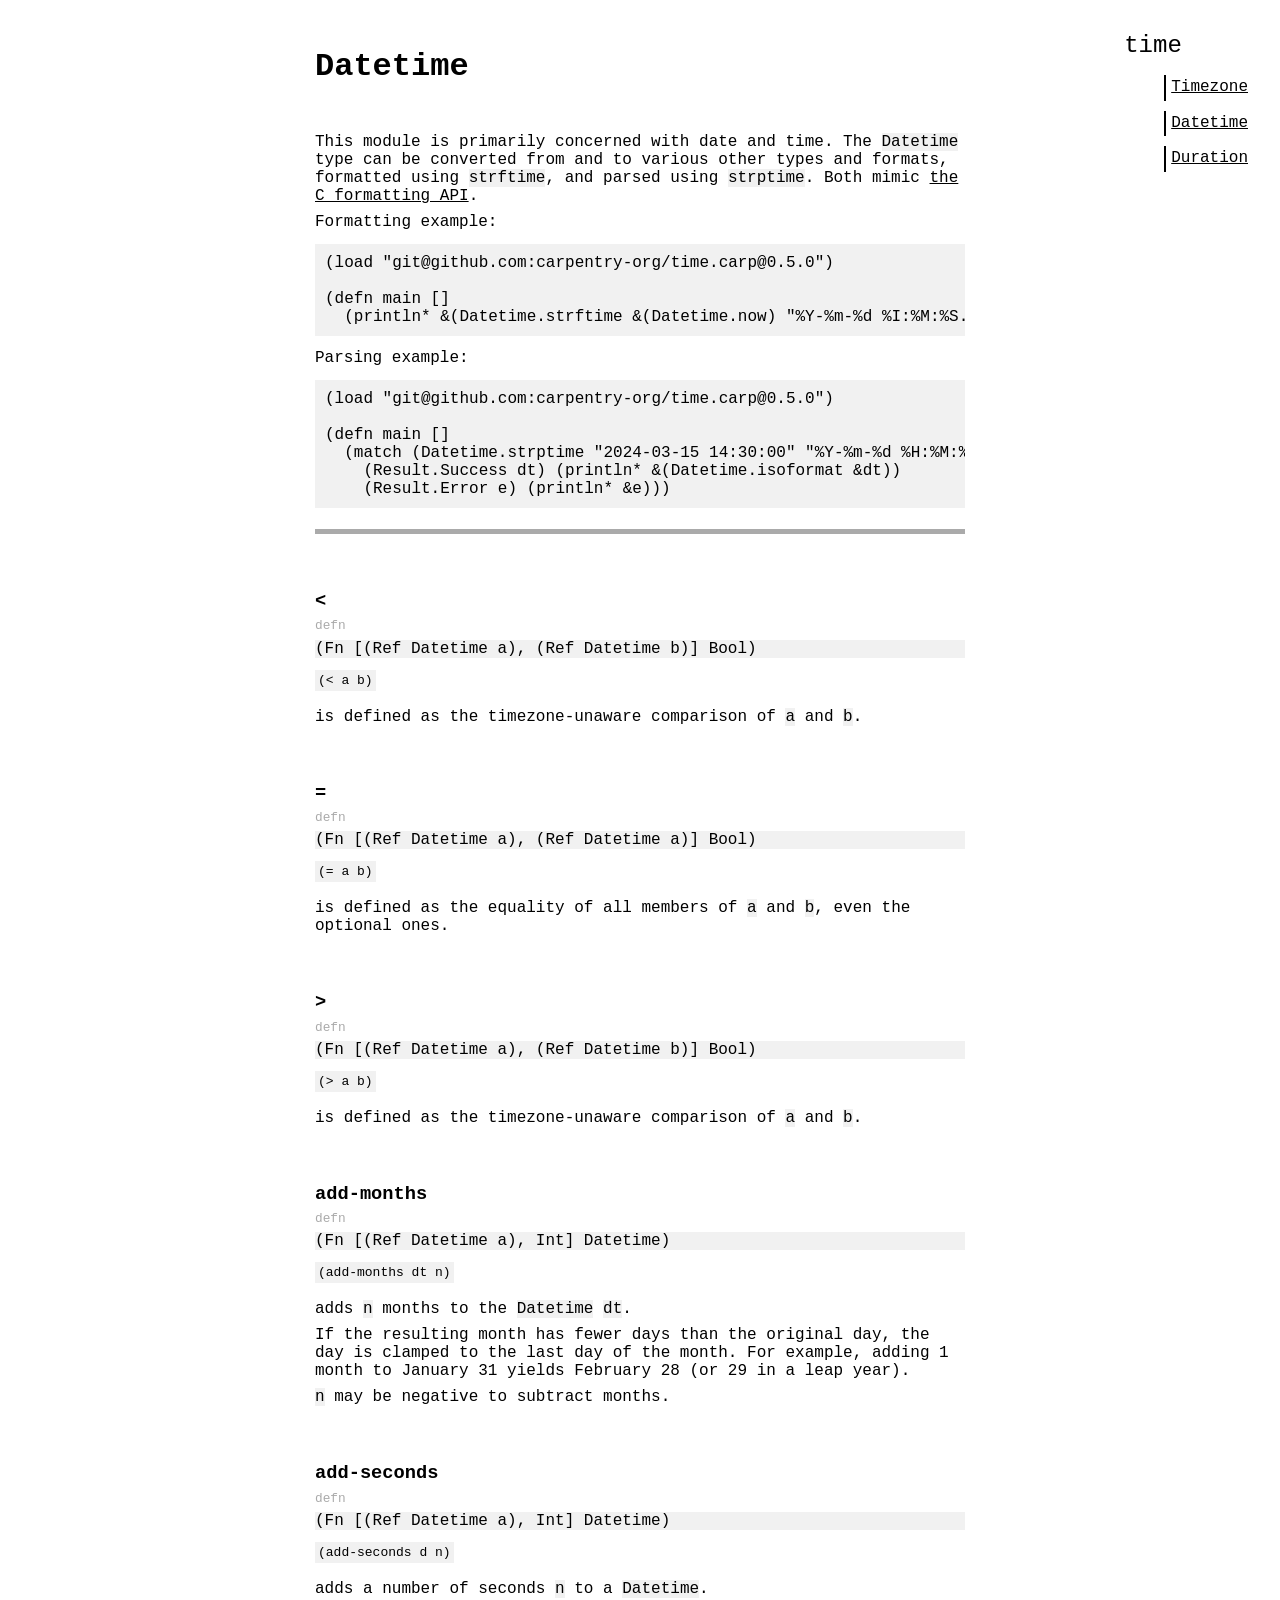
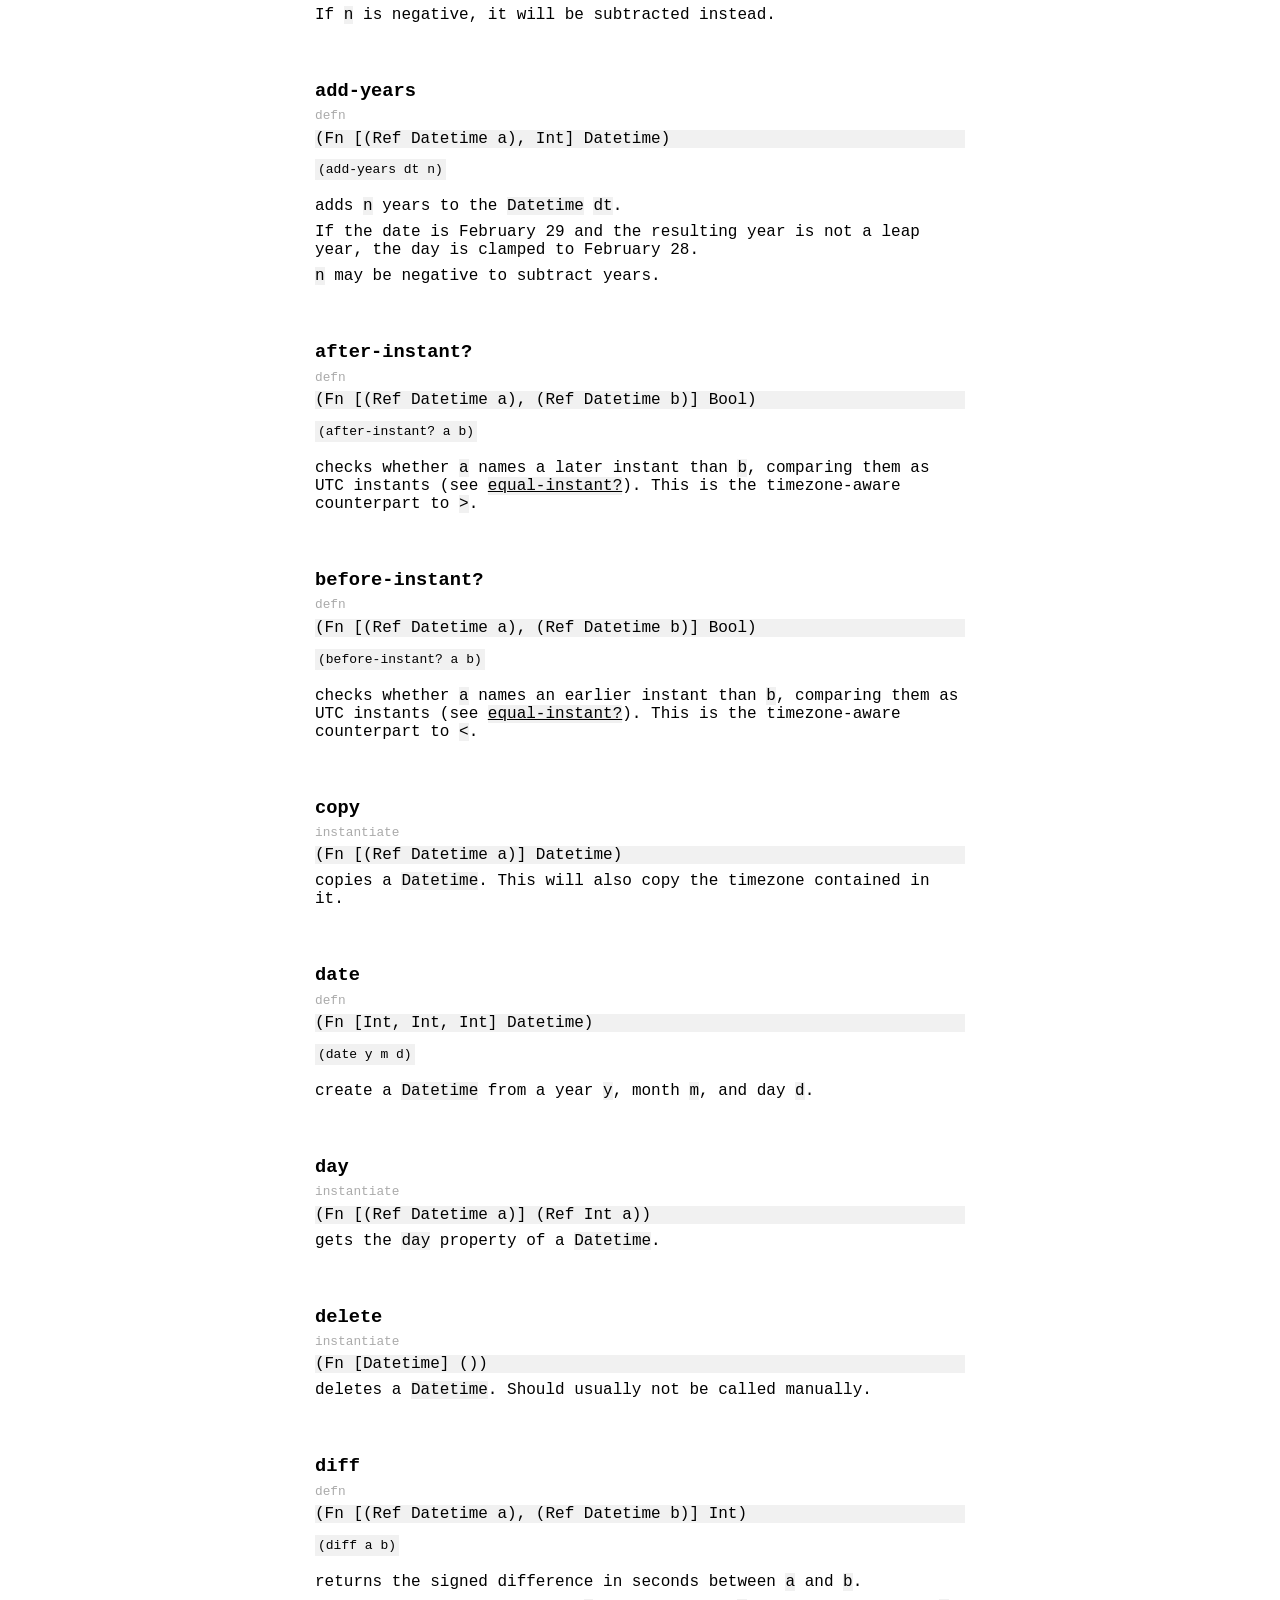
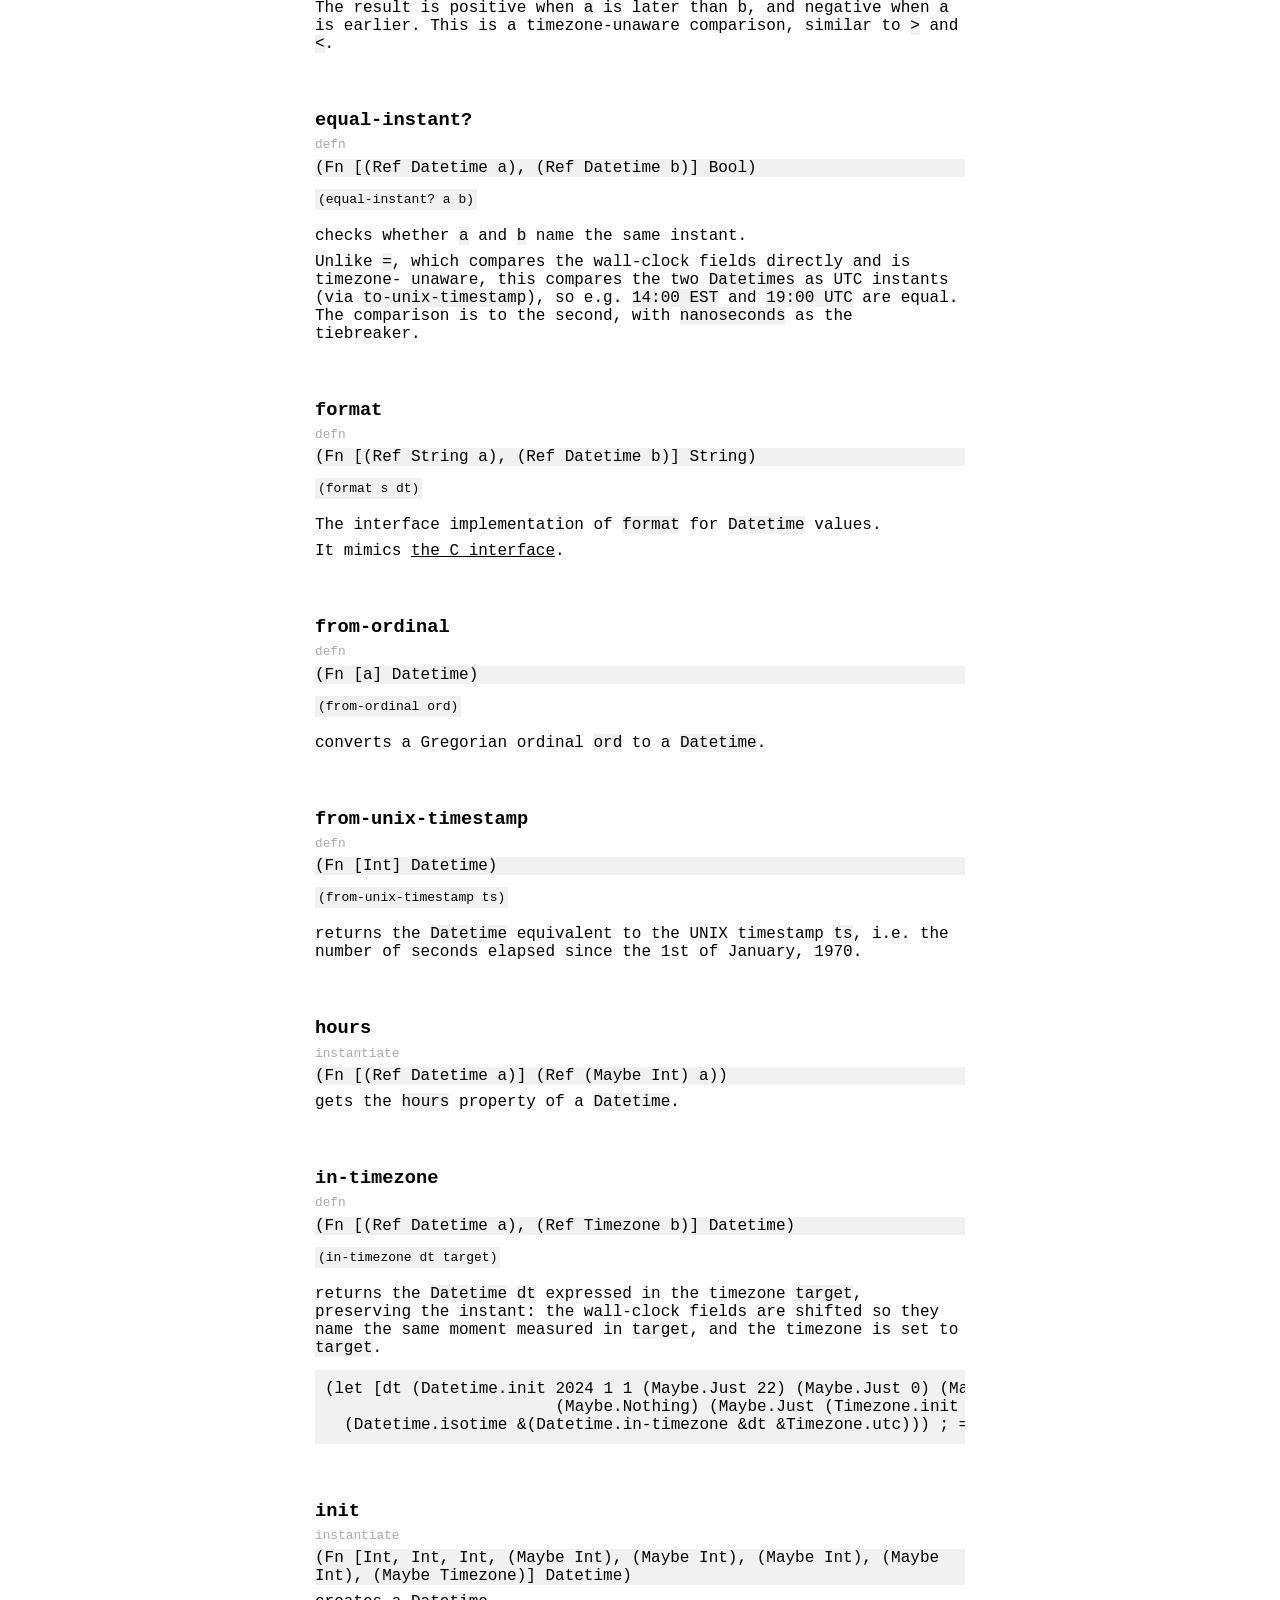
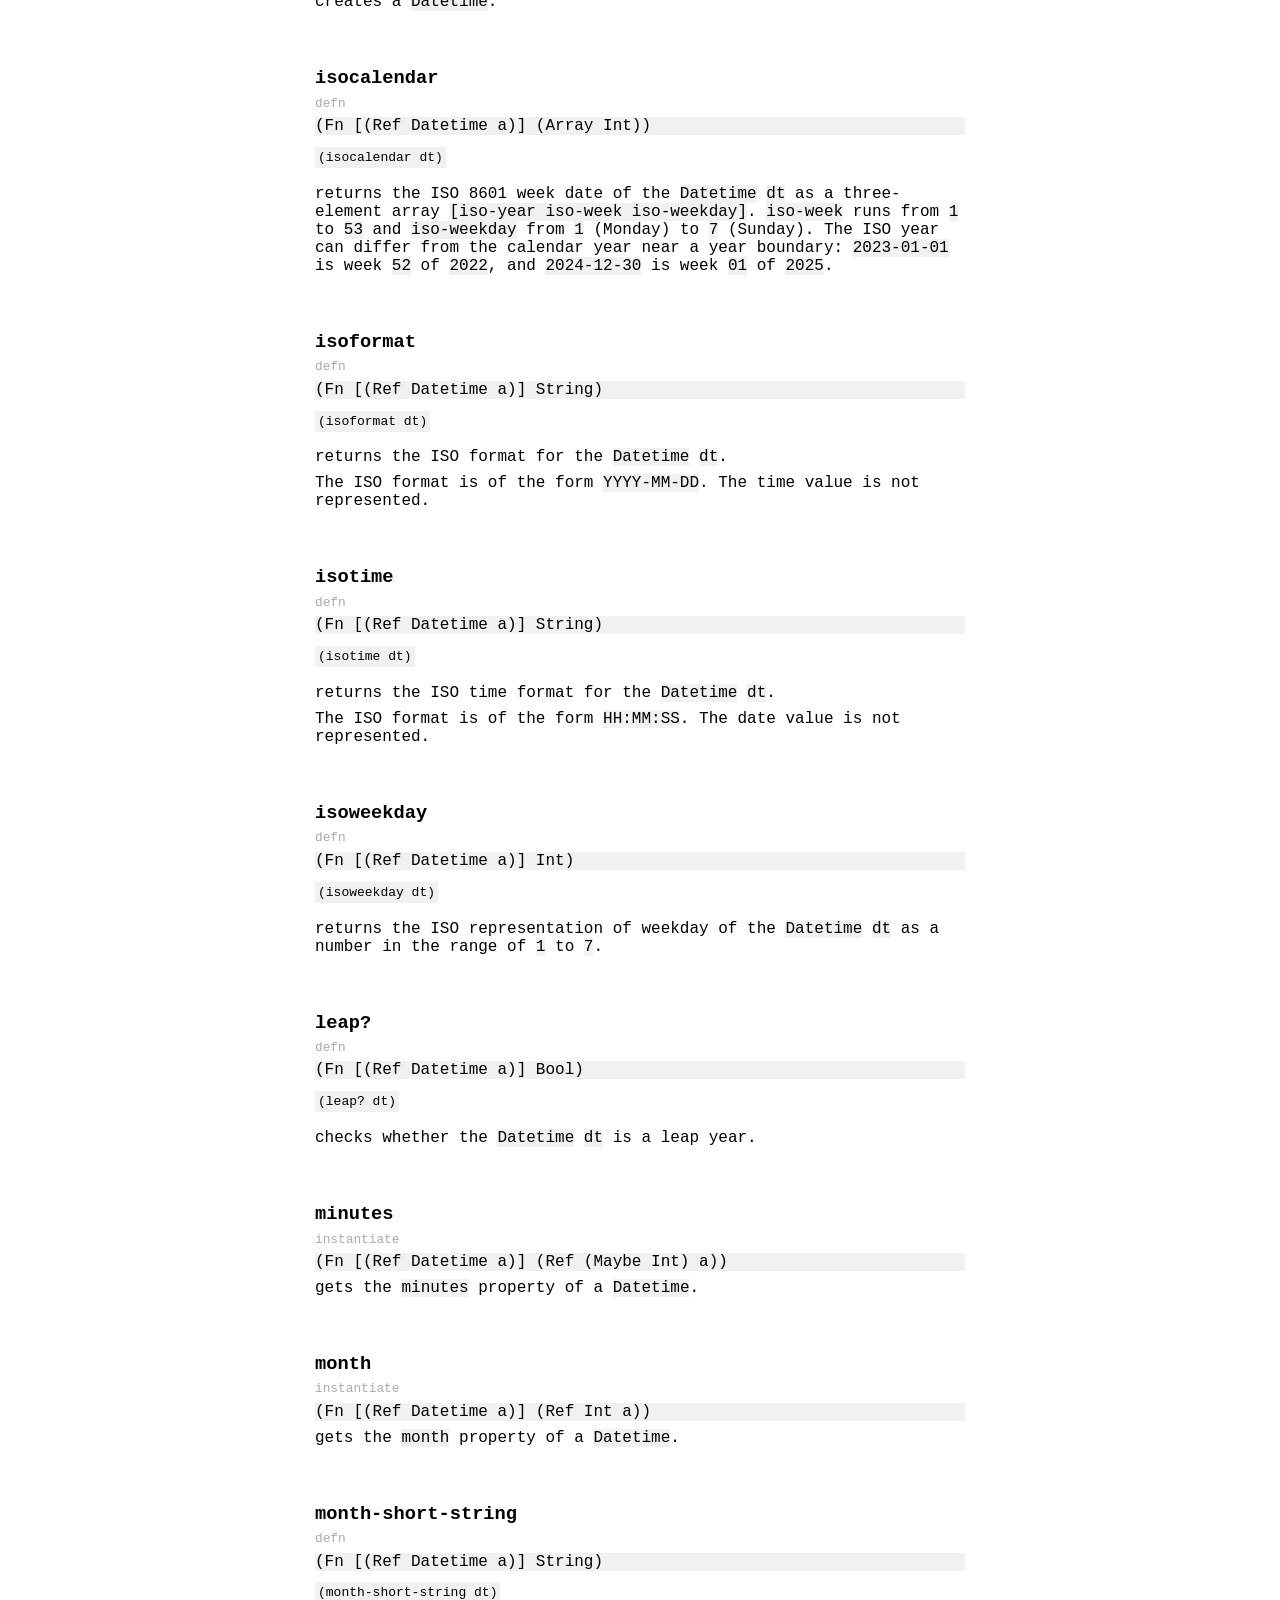
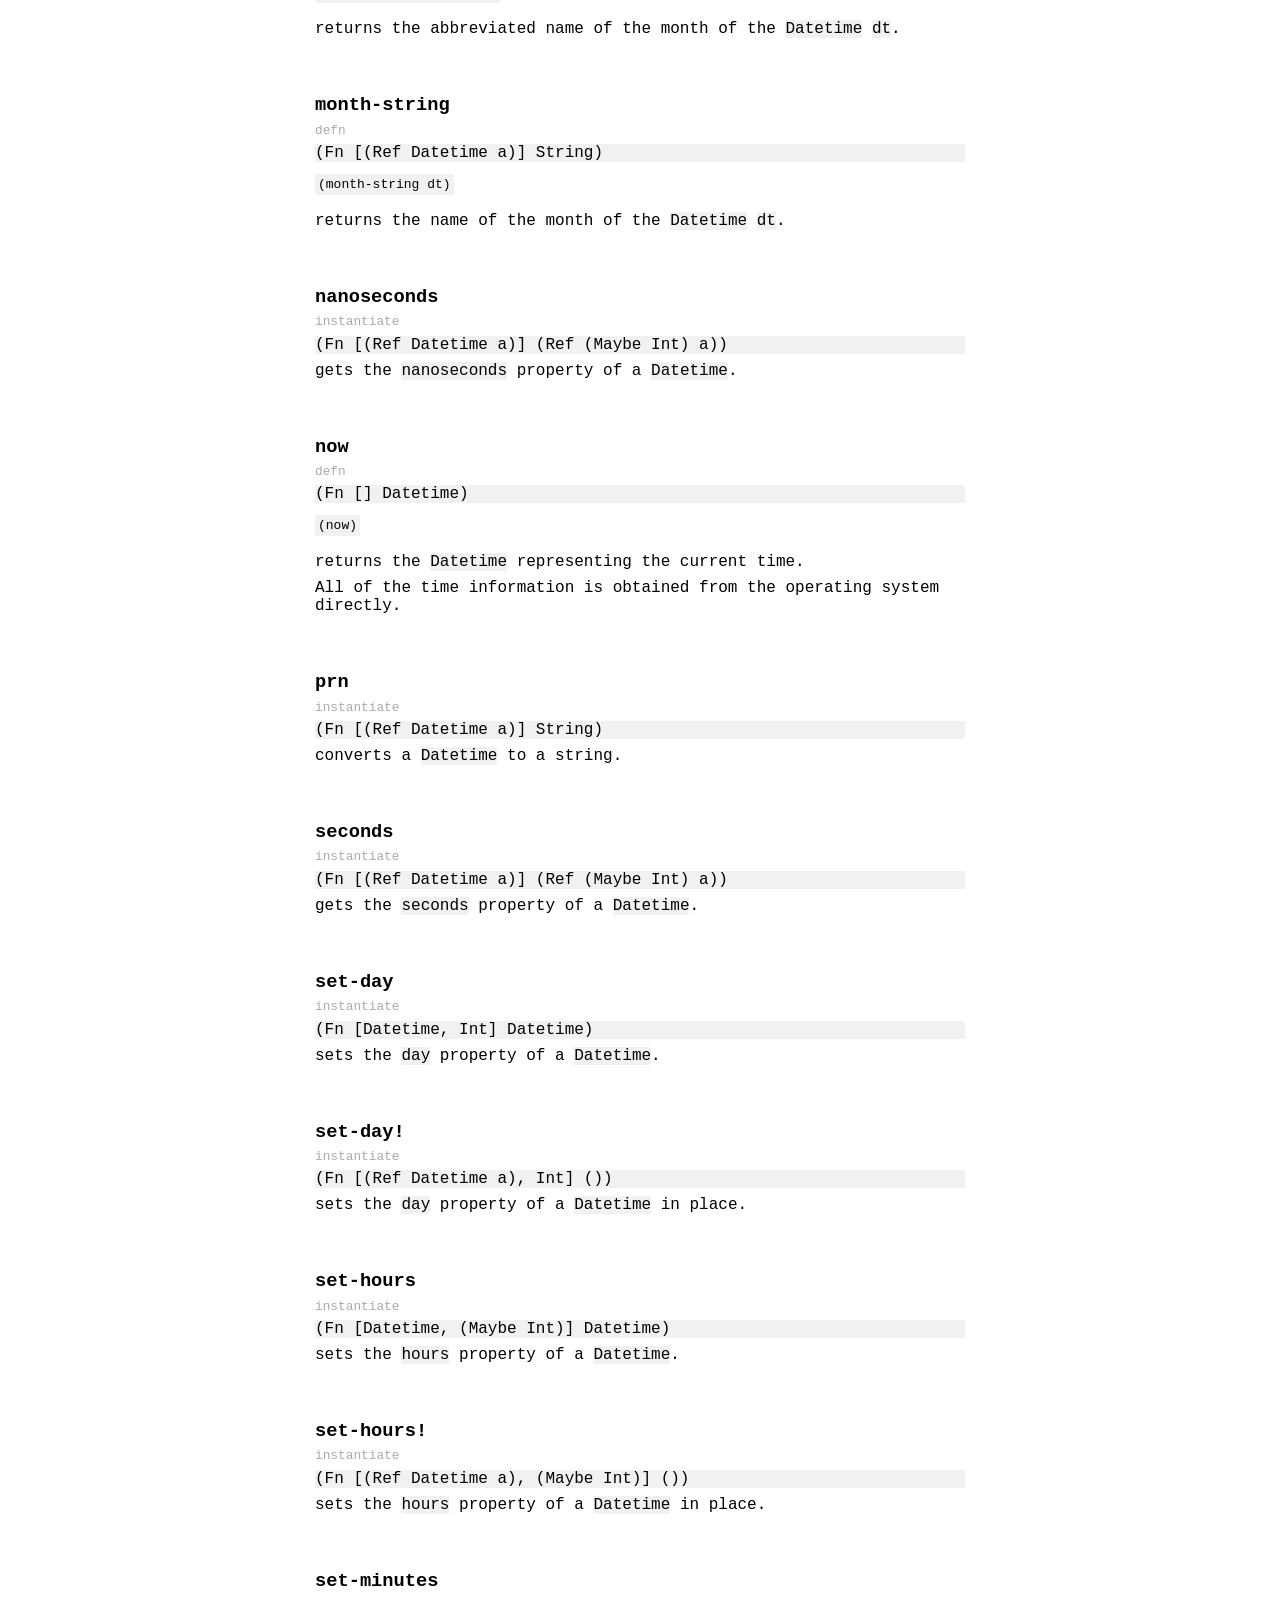
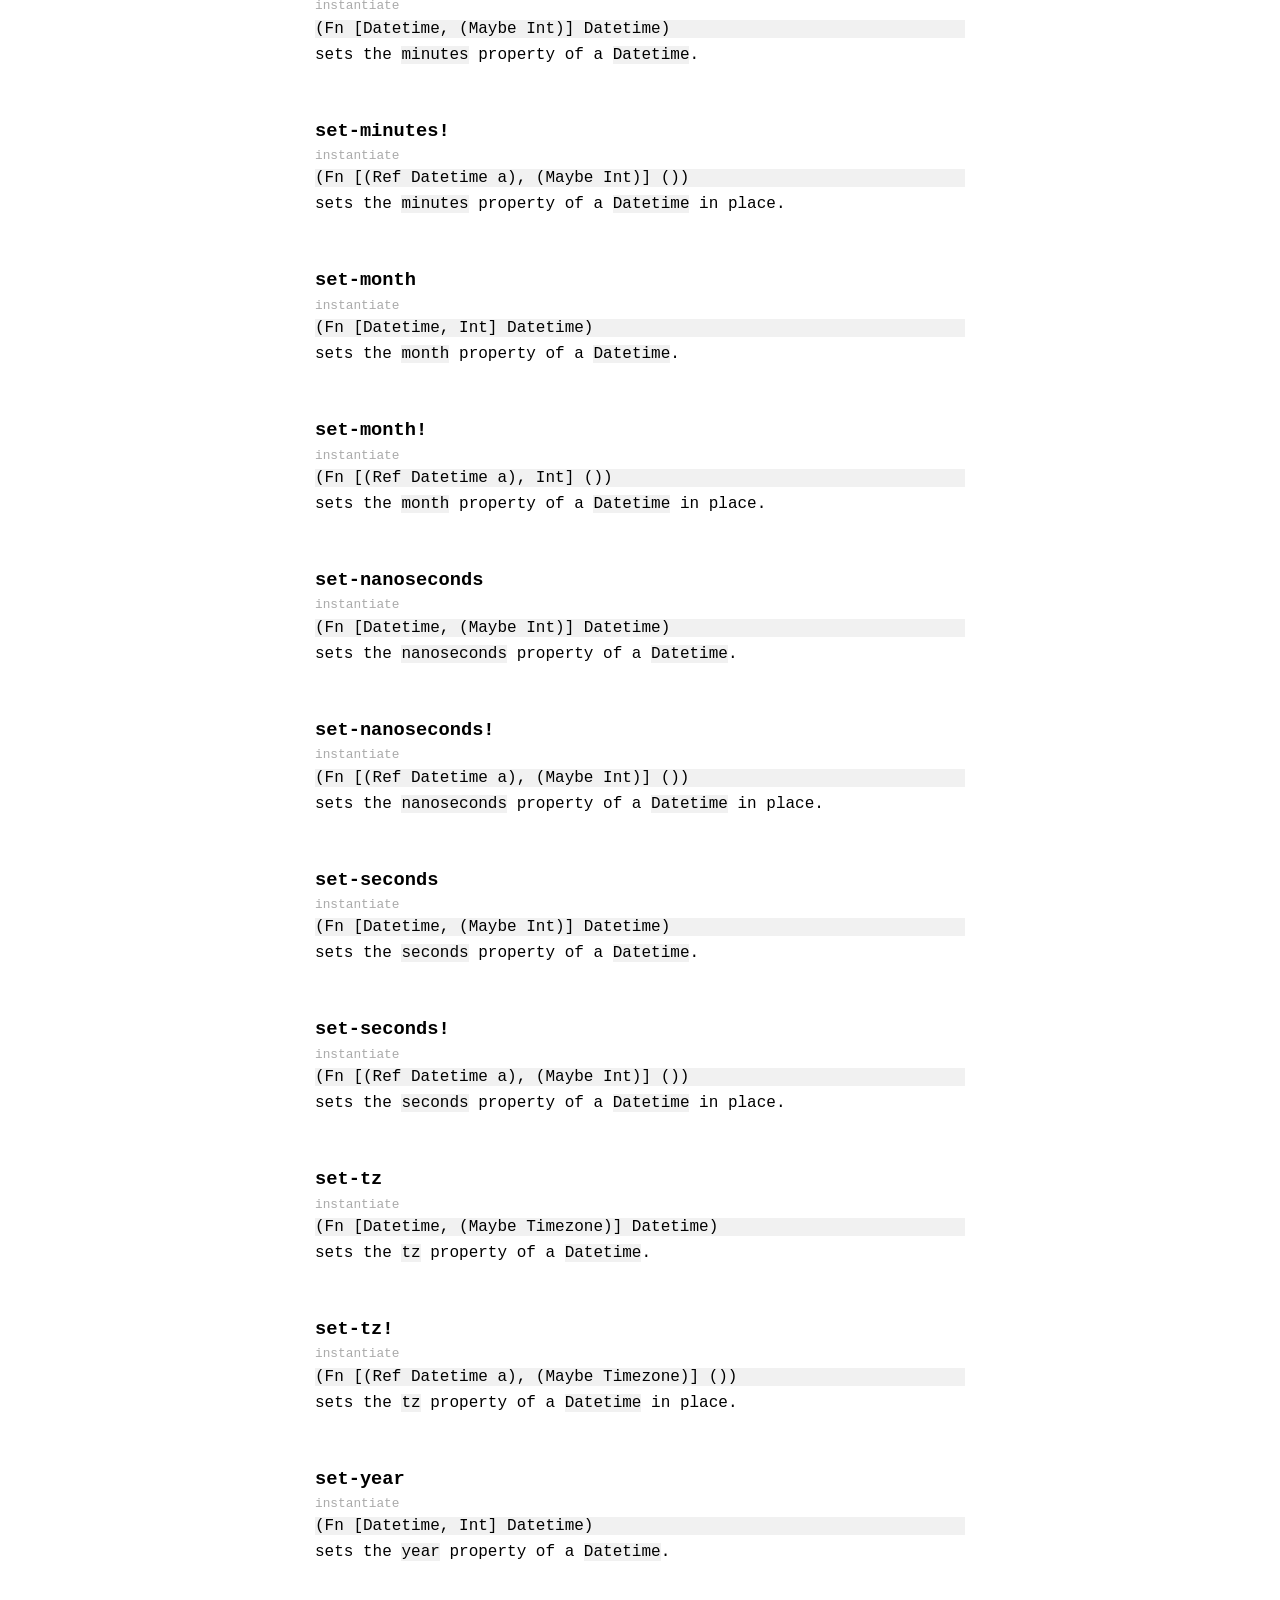
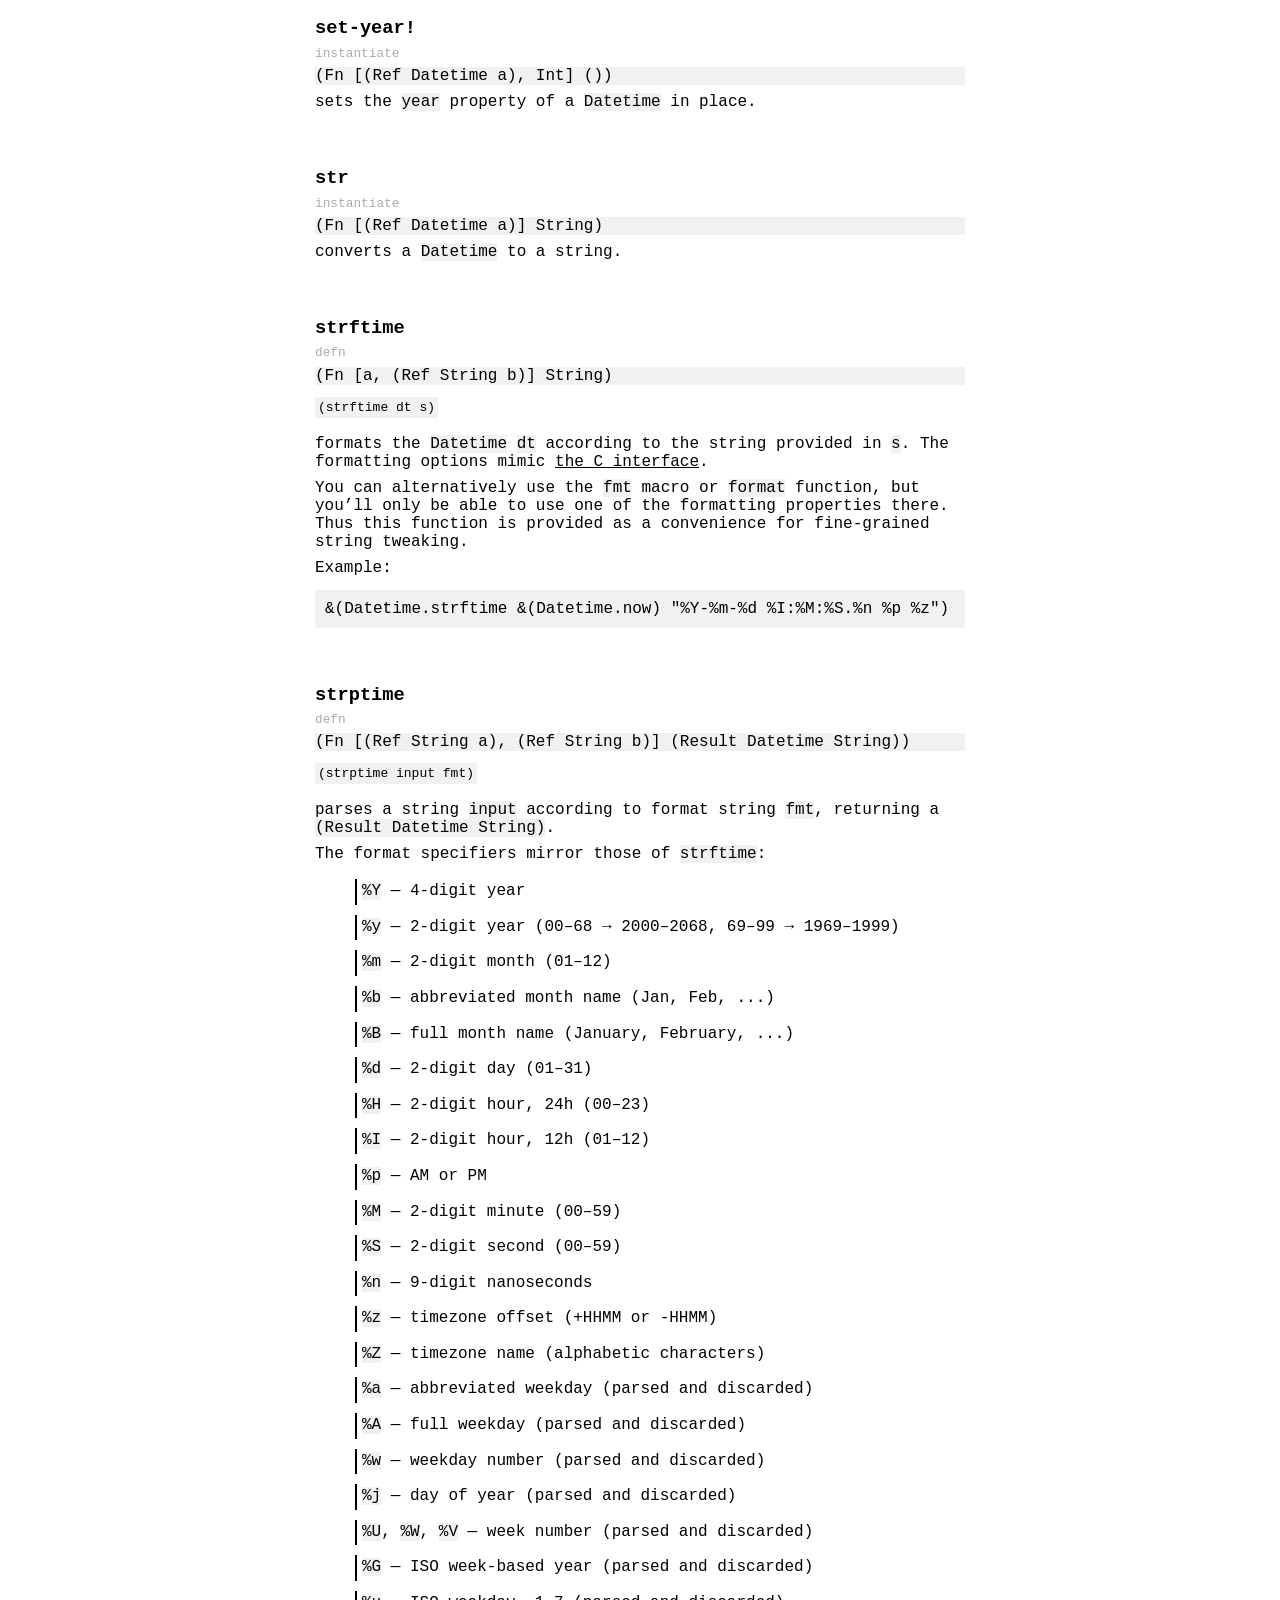
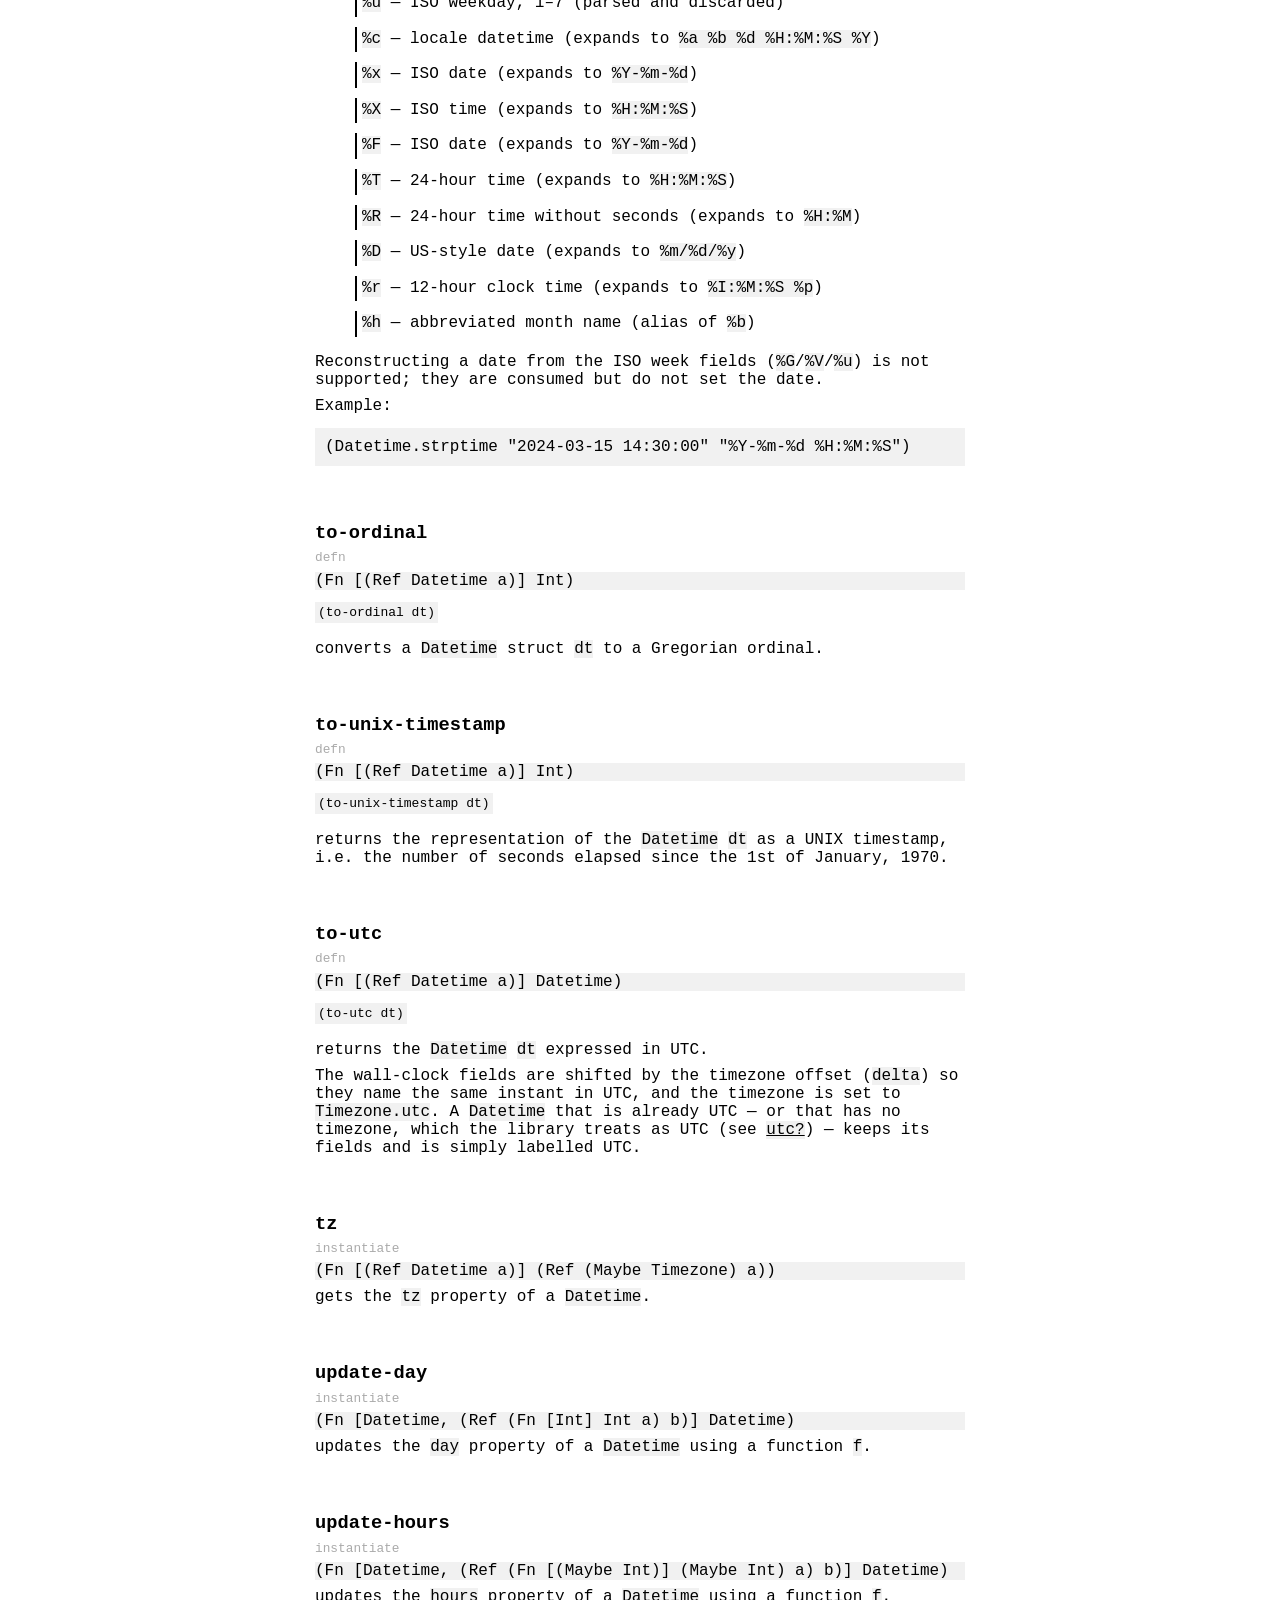
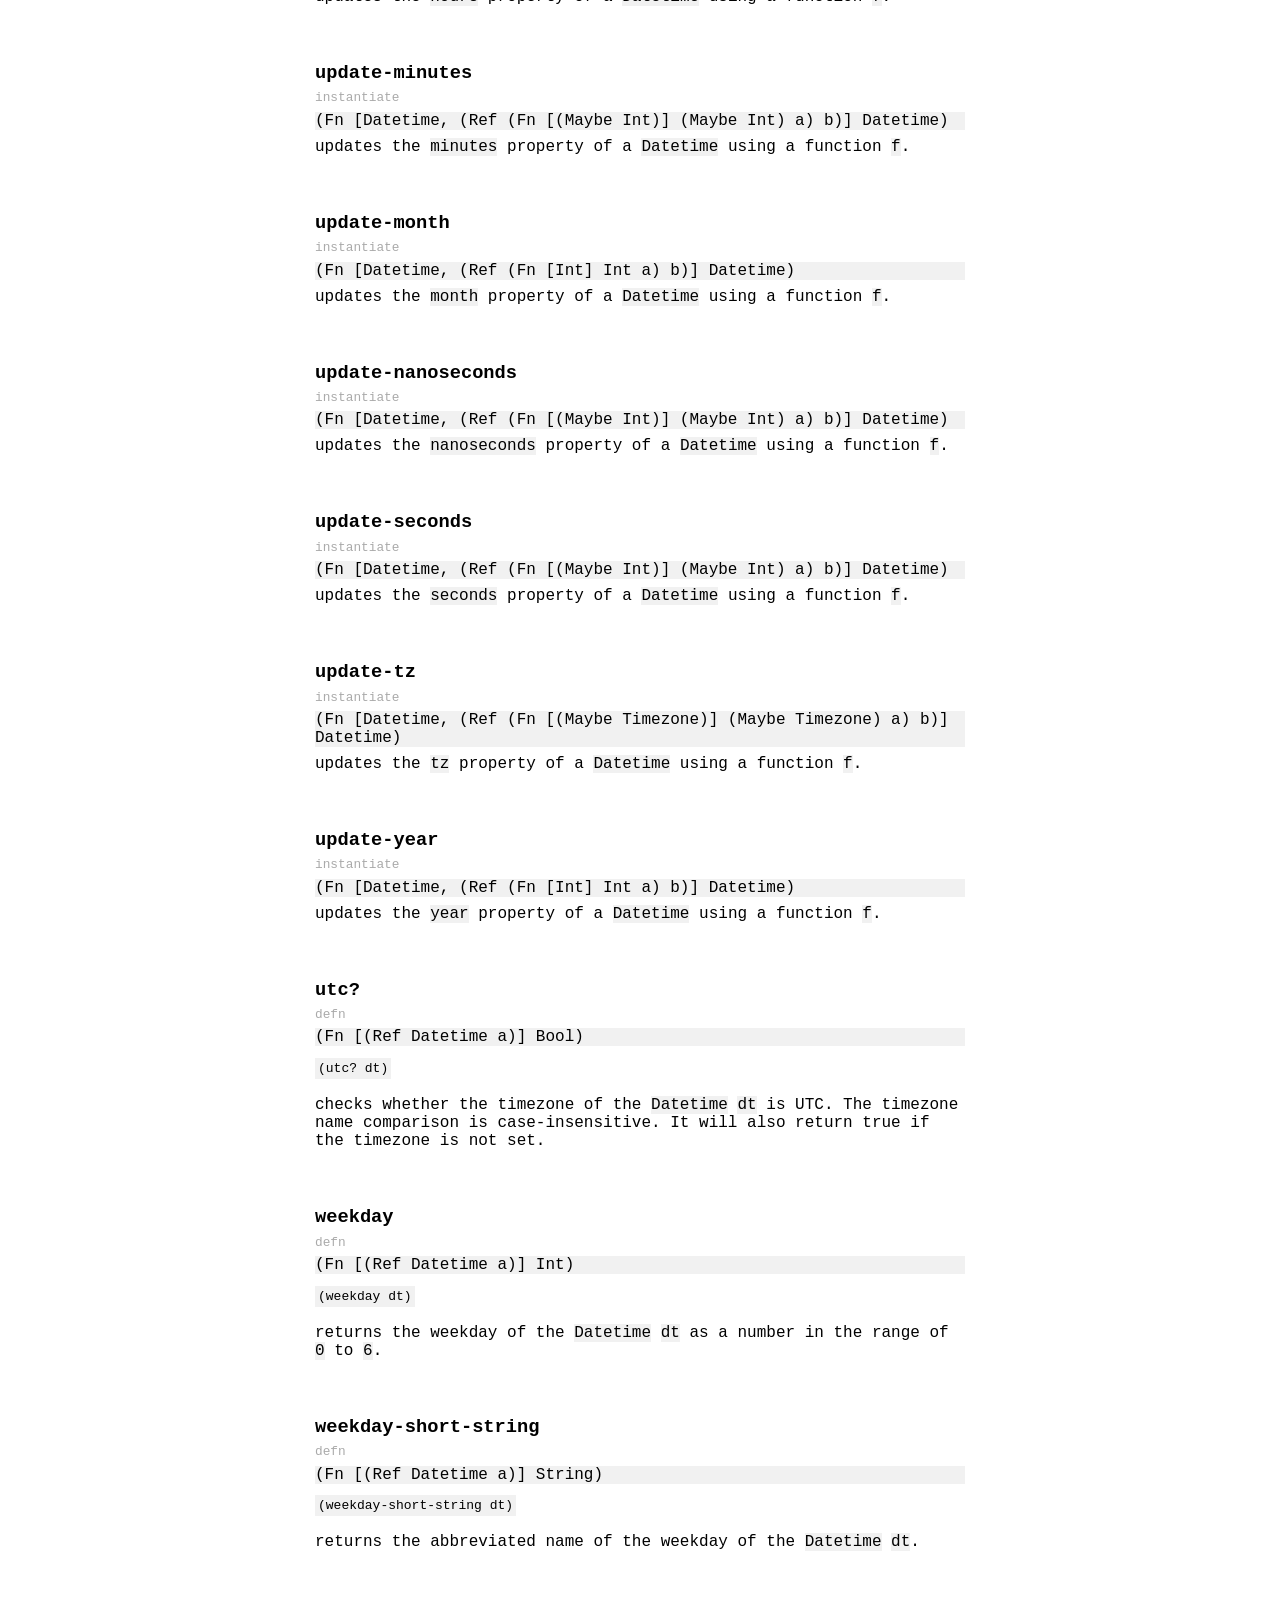
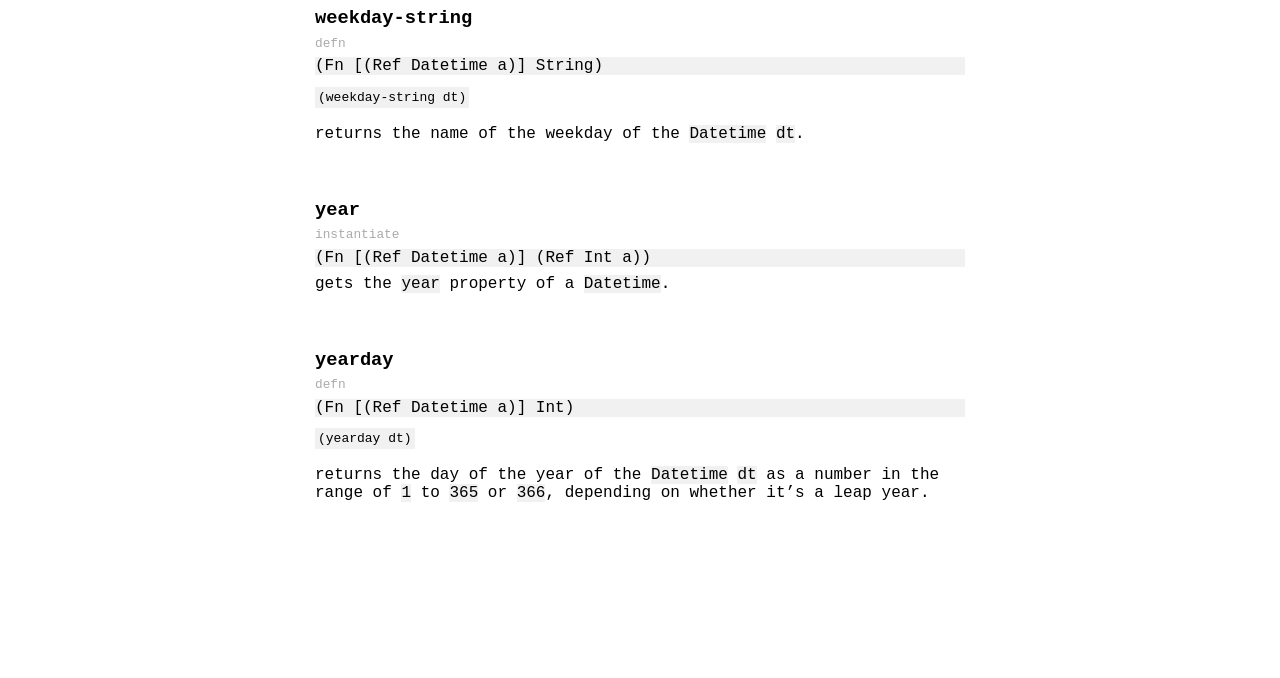
==== docs/Datetime.html @ 090e7681 "0.5.0: timezone conversion, instant-aware comparison, UNIX timestamp ordinal fixes" ====
<!DOCTYPE HTML>

<html>
    <head>
        <meta charset="UTF-8">
        <meta name="viewport" content="width=device-width, initial-scale=1.0, maximum-scale=1.0, user-scalable=0">
        <link rel="stylesheet" href="style.css">
    </head>
    <body>
        <div class="content">
            <div class="logo">
                <a href="https://github.com/carpentry-org/time">
                    <img src="">
                </a>
                <div class="title">
                    time
                </div>
                <div class="index">
                    <ul>
                        <li>
                            <a href="Timezone.html">
                                Timezone
                            </a>
                        </li>
                        <li>
                            <a href="Datetime.html">
                                Datetime
                            </a>
                        </li>
                        <li>
                            <a href="Duration.html">
                                Duration
                            </a>
                        </li>
                    </ul>
                </div>
            </div>
            <div class="module">
                <h1>
                    Datetime
                </h1>
                <div class="module-description">
                    <p>This module is primarily concerned with date and time. The
<code>Datetime</code> type can be converted from and to various other types and formats,
formatted using <code>strftime</code>, and parsed using <code>strptime</code>. Both mimic
<a href="http://www.cplusplus.com/reference/ctime/strftime/">the C formatting API</a>.</p>
<p>Formatting example:</p>
<pre><code>(load &quot;git@github.com:carpentry-org/time.carp@0.5.0&quot;)

(defn main []
  (println* &amp;(Datetime.strftime &amp;(Datetime.now) &quot;%Y-%m-%d %I:%M:%S.%n %p %z&quot;)))
</code></pre>
<p>Parsing example:</p>
<pre><code>(load &quot;git@github.com:carpentry-org/time.carp@0.5.0&quot;)

(defn main []
  (match (Datetime.strptime &quot;2024-03-15 14:30:00&quot; &quot;%Y-%m-%d %H:%M:%S&quot;)
    (Result.Success dt) (println* &amp;(Datetime.isoformat &amp;dt))
    (Result.Error e) (println* &amp;e)))
</code></pre>

                </div>
                <div class="binder">
                    <a class="anchor" href="#&lt;">
                        <h3 id="&lt;">
                            &lt;
                        </h3>
                    </a>
                    <div class="description">
                        defn
                    </div>
                    <p class="sig">
                        (Fn [(Ref Datetime a), (Ref Datetime b)] Bool)
                    </p>
                    <pre class="args">
                        (&lt; a b)
                    </pre>
                    <p class="doc">
                        <p>is defined as the timezone-unaware comparison of <code>a</code> and <code>b</code>.</p>

                    </p>
                </div>
                <div class="binder">
                    <a class="anchor" href="#=">
                        <h3 id="=">
                            =
                        </h3>
                    </a>
                    <div class="description">
                        defn
                    </div>
                    <p class="sig">
                        (Fn [(Ref Datetime a), (Ref Datetime a)] Bool)
                    </p>
                    <pre class="args">
                        (= a b)
                    </pre>
                    <p class="doc">
                        <p>is defined as the equality of all members of <code>a</code> and <code>b</code>, even the
optional ones.</p>

                    </p>
                </div>
                <div class="binder">
                    <a class="anchor" href="#&gt;">
                        <h3 id="&gt;">
                            &gt;
                        </h3>
                    </a>
                    <div class="description">
                        defn
                    </div>
                    <p class="sig">
                        (Fn [(Ref Datetime a), (Ref Datetime b)] Bool)
                    </p>
                    <pre class="args">
                        (&gt; a b)
                    </pre>
                    <p class="doc">
                        <p>is defined as the timezone-unaware comparison of <code>a</code> and <code>b</code>.</p>

                    </p>
                </div>
                <div class="binder">
                    <a class="anchor" href="#add-months">
                        <h3 id="add-months">
                            add-months
                        </h3>
                    </a>
                    <div class="description">
                        defn
                    </div>
                    <p class="sig">
                        (Fn [(Ref Datetime a), Int] Datetime)
                    </p>
                    <pre class="args">
                        (add-months dt n)
                    </pre>
                    <p class="doc">
                        <p>adds <code>n</code> months to the <code>Datetime</code> <code>dt</code>.</p>
<p>If the resulting month has fewer days than the original day, the day is clamped
to the last day of the month. For example, adding 1 month to January 31 yields
February 28 (or 29 in a leap year).</p>
<p><code>n</code> may be negative to subtract months.</p>

                    </p>
                </div>
                <div class="binder">
                    <a class="anchor" href="#add-seconds">
                        <h3 id="add-seconds">
                            add-seconds
                        </h3>
                    </a>
                    <div class="description">
                        defn
                    </div>
                    <p class="sig">
                        (Fn [(Ref Datetime a), Int] Datetime)
                    </p>
                    <pre class="args">
                        (add-seconds d n)
                    </pre>
                    <p class="doc">
                        <p>adds a number of seconds <code>n</code> to a <code>Datetime</code>.</p>
<p>If <code>n</code> is negative, it will be subtracted instead.</p>

                    </p>
                </div>
                <div class="binder">
                    <a class="anchor" href="#add-years">
                        <h3 id="add-years">
                            add-years
                        </h3>
                    </a>
                    <div class="description">
                        defn
                    </div>
                    <p class="sig">
                        (Fn [(Ref Datetime a), Int] Datetime)
                    </p>
                    <pre class="args">
                        (add-years dt n)
                    </pre>
                    <p class="doc">
                        <p>adds <code>n</code> years to the <code>Datetime</code> <code>dt</code>.</p>
<p>If the date is February 29 and the resulting year is not a leap year, the day is
clamped to February 28.</p>
<p><code>n</code> may be negative to subtract years.</p>

                    </p>
                </div>
                <div class="binder">
                    <a class="anchor" href="#after-instant?">
                        <h3 id="after-instant?">
                            after-instant?
                        </h3>
                    </a>
                    <div class="description">
                        defn
                    </div>
                    <p class="sig">
                        (Fn [(Ref Datetime a), (Ref Datetime b)] Bool)
                    </p>
                    <pre class="args">
                        (after-instant? a b)
                    </pre>
                    <p class="doc">
                        <p>checks whether <code>a</code> names a later instant than <code>b</code>,
comparing them as UTC instants (see <a href="#equal-instant?"><code>equal-instant?</code></a>). This is
the timezone-aware counterpart to <code>&gt;</code>.</p>

                    </p>
                </div>
                <div class="binder">
                    <a class="anchor" href="#before-instant?">
                        <h3 id="before-instant?">
                            before-instant?
                        </h3>
                    </a>
                    <div class="description">
                        defn
                    </div>
                    <p class="sig">
                        (Fn [(Ref Datetime a), (Ref Datetime b)] Bool)
                    </p>
                    <pre class="args">
                        (before-instant? a b)
                    </pre>
                    <p class="doc">
                        <p>checks whether <code>a</code> names an earlier instant than <code>b</code>,
comparing them as UTC instants (see <a href="#equal-instant?"><code>equal-instant?</code></a>). This is
the timezone-aware counterpart to <code>&lt;</code>.</p>

                    </p>
                </div>
                <div class="binder">
                    <a class="anchor" href="#copy">
                        <h3 id="copy">
                            copy
                        </h3>
                    </a>
                    <div class="description">
                        instantiate
                    </div>
                    <p class="sig">
                        (Fn [(Ref Datetime a)] Datetime)
                    </p>
                    <span>
                        
                    </span>
                    <p class="doc">
                        <p>copies a <code>Datetime</code>. This will also copy the timezone contained in
it.</p>

                    </p>
                </div>
                <div class="binder">
                    <a class="anchor" href="#date">
                        <h3 id="date">
                            date
                        </h3>
                    </a>
                    <div class="description">
                        defn
                    </div>
                    <p class="sig">
                        (Fn [Int, Int, Int] Datetime)
                    </p>
                    <pre class="args">
                        (date y m d)
                    </pre>
                    <p class="doc">
                        <p>create a <code>Datetime</code> from a year <code>y</code>, month <code>m</code>, and day <code>d</code>.</p>

                    </p>
                </div>
                <div class="binder">
                    <a class="anchor" href="#day">
                        <h3 id="day">
                            day
                        </h3>
                    </a>
                    <div class="description">
                        instantiate
                    </div>
                    <p class="sig">
                        (Fn [(Ref Datetime a)] (Ref Int a))
                    </p>
                    <span>
                        
                    </span>
                    <p class="doc">
                        <p>gets the <code>day</code> property of a <code>Datetime</code>.</p>

                    </p>
                </div>
                <div class="binder">
                    <a class="anchor" href="#delete">
                        <h3 id="delete">
                            delete
                        </h3>
                    </a>
                    <div class="description">
                        instantiate
                    </div>
                    <p class="sig">
                        (Fn [Datetime] ())
                    </p>
                    <span>
                        
                    </span>
                    <p class="doc">
                        <p>deletes a <code>Datetime</code>. Should usually not be called manually.</p>

                    </p>
                </div>
                <div class="binder">
                    <a class="anchor" href="#diff">
                        <h3 id="diff">
                            diff
                        </h3>
                    </a>
                    <div class="description">
                        defn
                    </div>
                    <p class="sig">
                        (Fn [(Ref Datetime a), (Ref Datetime b)] Int)
                    </p>
                    <pre class="args">
                        (diff a b)
                    </pre>
                    <p class="doc">
                        <p>returns the signed difference in seconds between <code>a</code> and <code>b</code>.</p>
<p>The result is positive when <code>a</code> is later than <code>b</code>, and negative when <code>a</code> is
earlier. This is a timezone-unaware comparison, similar to <code>&gt;</code> and <code>&lt;</code>.</p>

                    </p>
                </div>
                <div class="binder">
                    <a class="anchor" href="#equal-instant?">
                        <h3 id="equal-instant?">
                            equal-instant?
                        </h3>
                    </a>
                    <div class="description">
                        defn
                    </div>
                    <p class="sig">
                        (Fn [(Ref Datetime a), (Ref Datetime b)] Bool)
                    </p>
                    <pre class="args">
                        (equal-instant? a b)
                    </pre>
                    <p class="doc">
                        <p>checks whether <code>a</code> and <code>b</code> name the same instant.</p>
<p>Unlike <code>=</code>, which compares the wall-clock fields directly and is timezone-
unaware, this compares the two <code>Datetime</code>s as UTC instants (via
<code>to-unix-timestamp</code>), so e.g. <code>14:00 EST</code> and <code>19:00 UTC</code> are equal. The
comparison is to the second, with <code>nanoseconds</code> as the tiebreaker.</p>

                    </p>
                </div>
                <div class="binder">
                    <a class="anchor" href="#format">
                        <h3 id="format">
                            format
                        </h3>
                    </a>
                    <div class="description">
                        defn
                    </div>
                    <p class="sig">
                        (Fn [(Ref String a), (Ref Datetime b)] String)
                    </p>
                    <pre class="args">
                        (format s dt)
                    </pre>
                    <p class="doc">
                        <p>The interface implementation of <code>format</code> for <code>Datetime</code> values.</p>
<p>It mimics <a href="http://www.cplusplus.com/reference/ctime/strftime/">the C interface</a>.</p>

                    </p>
                </div>
                <div class="binder">
                    <a class="anchor" href="#from-ordinal">
                        <h3 id="from-ordinal">
                            from-ordinal
                        </h3>
                    </a>
                    <div class="description">
                        defn
                    </div>
                    <p class="sig">
                        (Fn [a] Datetime)
                    </p>
                    <pre class="args">
                        (from-ordinal ord)
                    </pre>
                    <p class="doc">
                        <p>converts a Gregorian ordinal <code>ord</code> to a <code>Datetime</code>.</p>

                    </p>
                </div>
                <div class="binder">
                    <a class="anchor" href="#from-unix-timestamp">
                        <h3 id="from-unix-timestamp">
                            from-unix-timestamp
                        </h3>
                    </a>
                    <div class="description">
                        defn
                    </div>
                    <p class="sig">
                        (Fn [Int] Datetime)
                    </p>
                    <pre class="args">
                        (from-unix-timestamp ts)
                    </pre>
                    <p class="doc">
                        <p>returns the <code>Datetime</code> equivalent to the UNIX
timestamp <code>ts</code>, i.e. the number of seconds elapsed since the 1st of January,
1970.</p>

                    </p>
                </div>
                <div class="binder">
                    <a class="anchor" href="#hours">
                        <h3 id="hours">
                            hours
                        </h3>
                    </a>
                    <div class="description">
                        instantiate
                    </div>
                    <p class="sig">
                        (Fn [(Ref Datetime a)] (Ref (Maybe Int) a))
                    </p>
                    <span>
                        
                    </span>
                    <p class="doc">
                        <p>gets the <code>hours</code> property of a <code>Datetime</code>.</p>

                    </p>
                </div>
                <div class="binder">
                    <a class="anchor" href="#in-timezone">
                        <h3 id="in-timezone">
                            in-timezone
                        </h3>
                    </a>
                    <div class="description">
                        defn
                    </div>
                    <p class="sig">
                        (Fn [(Ref Datetime a), (Ref Timezone b)] Datetime)
                    </p>
                    <pre class="args">
                        (in-timezone dt target)
                    </pre>
                    <p class="doc">
                        <p>returns the <code>Datetime</code> <code>dt</code> expressed in the timezone
<code>target</code>, preserving the instant: the wall-clock fields are shifted so they name
the same moment measured in <code>target</code>, and the timezone is set to <code>target</code>.</p>
<pre><code>(let [dt (Datetime.init 2024 1 1 (Maybe.Just 22) (Maybe.Just 0) (Maybe.Just 0)
                        (Maybe.Nothing) (Maybe.Just (Timezone.init @&quot;EST&quot; -18000l false)))]
  (Datetime.isotime &amp;(Datetime.in-timezone &amp;dt &amp;Timezone.utc))) ; =&gt; &quot;03:00:00&quot;
</code></pre>

                    </p>
                </div>
                <div class="binder">
                    <a class="anchor" href="#init">
                        <h3 id="init">
                            init
                        </h3>
                    </a>
                    <div class="description">
                        instantiate
                    </div>
                    <p class="sig">
                        (Fn [Int, Int, Int, (Maybe Int), (Maybe Int), (Maybe Int), (Maybe Int), (Maybe Timezone)] Datetime)
                    </p>
                    <span>
                        
                    </span>
                    <p class="doc">
                        <p>creates a <code>Datetime</code>.</p>

                    </p>
                </div>
                <div class="binder">
                    <a class="anchor" href="#isocalendar">
                        <h3 id="isocalendar">
                            isocalendar
                        </h3>
                    </a>
                    <div class="description">
                        defn
                    </div>
                    <p class="sig">
                        (Fn [(Ref Datetime a)] (Array Int))
                    </p>
                    <pre class="args">
                        (isocalendar dt)
                    </pre>
                    <p class="doc">
                        <p>returns the ISO 8601 week date of the <code>Datetime</code> <code>dt</code> as a
three-element array <code>[iso-year iso-week iso-weekday]</code>. <code>iso-week</code> runs from <code>1</code> to
<code>53</code> and <code>iso-weekday</code> from <code>1</code> (Monday) to <code>7</code> (Sunday). The ISO year can differ
from the calendar year near a year boundary: <code>2023-01-01</code> is week <code>52</code> of <code>2022</code>,
and <code>2024-12-30</code> is week <code>01</code> of <code>2025</code>.</p>

                    </p>
                </div>
                <div class="binder">
                    <a class="anchor" href="#isoformat">
                        <h3 id="isoformat">
                            isoformat
                        </h3>
                    </a>
                    <div class="description">
                        defn
                    </div>
                    <p class="sig">
                        (Fn [(Ref Datetime a)] String)
                    </p>
                    <pre class="args">
                        (isoformat dt)
                    </pre>
                    <p class="doc">
                        <p>returns the ISO format for the <code>Datetime</code> <code>dt</code>.</p>
<p>The ISO format is of the form <code>YYYY-MM-DD</code>. The time value is not represented.</p>

                    </p>
                </div>
                <div class="binder">
                    <a class="anchor" href="#isotime">
                        <h3 id="isotime">
                            isotime
                        </h3>
                    </a>
                    <div class="description">
                        defn
                    </div>
                    <p class="sig">
                        (Fn [(Ref Datetime a)] String)
                    </p>
                    <pre class="args">
                        (isotime dt)
                    </pre>
                    <p class="doc">
                        <p>returns the ISO time format for the <code>Datetime</code> <code>dt</code>.</p>
<p>The ISO format is of the form <code>HH:MM:SS</code>. The date value is not represented.</p>

                    </p>
                </div>
                <div class="binder">
                    <a class="anchor" href="#isoweekday">
                        <h3 id="isoweekday">
                            isoweekday
                        </h3>
                    </a>
                    <div class="description">
                        defn
                    </div>
                    <p class="sig">
                        (Fn [(Ref Datetime a)] Int)
                    </p>
                    <pre class="args">
                        (isoweekday dt)
                    </pre>
                    <p class="doc">
                        <p>returns the ISO representation of weekday of the <code>Datetime</code>
<code>dt</code> as a number in the range of <code>1</code> to <code>7</code>.</p>

                    </p>
                </div>
                <div class="binder">
                    <a class="anchor" href="#leap?">
                        <h3 id="leap?">
                            leap?
                        </h3>
                    </a>
                    <div class="description">
                        defn
                    </div>
                    <p class="sig">
                        (Fn [(Ref Datetime a)] Bool)
                    </p>
                    <pre class="args">
                        (leap? dt)
                    </pre>
                    <p class="doc">
                        <p>checks whether the <code>Datetime</code> <code>dt</code> is a leap year.</p>

                    </p>
                </div>
                <div class="binder">
                    <a class="anchor" href="#minutes">
                        <h3 id="minutes">
                            minutes
                        </h3>
                    </a>
                    <div class="description">
                        instantiate
                    </div>
                    <p class="sig">
                        (Fn [(Ref Datetime a)] (Ref (Maybe Int) a))
                    </p>
                    <span>
                        
                    </span>
                    <p class="doc">
                        <p>gets the <code>minutes</code> property of a <code>Datetime</code>.</p>

                    </p>
                </div>
                <div class="binder">
                    <a class="anchor" href="#month">
                        <h3 id="month">
                            month
                        </h3>
                    </a>
                    <div class="description">
                        instantiate
                    </div>
                    <p class="sig">
                        (Fn [(Ref Datetime a)] (Ref Int a))
                    </p>
                    <span>
                        
                    </span>
                    <p class="doc">
                        <p>gets the <code>month</code> property of a <code>Datetime</code>.</p>

                    </p>
                </div>
                <div class="binder">
                    <a class="anchor" href="#month-short-string">
                        <h3 id="month-short-string">
                            month-short-string
                        </h3>
                    </a>
                    <div class="description">
                        defn
                    </div>
                    <p class="sig">
                        (Fn [(Ref Datetime a)] String)
                    </p>
                    <pre class="args">
                        (month-short-string dt)
                    </pre>
                    <p class="doc">
                        <p>returns the abbreviated name of the month of the
<code>Datetime</code> <code>dt</code>.</p>

                    </p>
                </div>
                <div class="binder">
                    <a class="anchor" href="#month-string">
                        <h3 id="month-string">
                            month-string
                        </h3>
                    </a>
                    <div class="description">
                        defn
                    </div>
                    <p class="sig">
                        (Fn [(Ref Datetime a)] String)
                    </p>
                    <pre class="args">
                        (month-string dt)
                    </pre>
                    <p class="doc">
                        <p>returns the name of the month of the <code>Datetime</code> <code>dt</code>.</p>

                    </p>
                </div>
                <div class="binder">
                    <a class="anchor" href="#nanoseconds">
                        <h3 id="nanoseconds">
                            nanoseconds
                        </h3>
                    </a>
                    <div class="description">
                        instantiate
                    </div>
                    <p class="sig">
                        (Fn [(Ref Datetime a)] (Ref (Maybe Int) a))
                    </p>
                    <span>
                        
                    </span>
                    <p class="doc">
                        <p>gets the <code>nanoseconds</code> property of a <code>Datetime</code>.</p>

                    </p>
                </div>
                <div class="binder">
                    <a class="anchor" href="#now">
                        <h3 id="now">
                            now
                        </h3>
                    </a>
                    <div class="description">
                        defn
                    </div>
                    <p class="sig">
                        (Fn [] Datetime)
                    </p>
                    <pre class="args">
                        (now)
                    </pre>
                    <p class="doc">
                        <p>returns the <code>Datetime</code> representing the current time.</p>
<p>All of the time information is obtained from the operating system directly.</p>

                    </p>
                </div>
                <div class="binder">
                    <a class="anchor" href="#prn">
                        <h3 id="prn">
                            prn
                        </h3>
                    </a>
                    <div class="description">
                        instantiate
                    </div>
                    <p class="sig">
                        (Fn [(Ref Datetime a)] String)
                    </p>
                    <span>
                        
                    </span>
                    <p class="doc">
                        <p>converts a <code>Datetime</code> to a string.</p>

                    </p>
                </div>
                <div class="binder">
                    <a class="anchor" href="#seconds">
                        <h3 id="seconds">
                            seconds
                        </h3>
                    </a>
                    <div class="description">
                        instantiate
                    </div>
                    <p class="sig">
                        (Fn [(Ref Datetime a)] (Ref (Maybe Int) a))
                    </p>
                    <span>
                        
                    </span>
                    <p class="doc">
                        <p>gets the <code>seconds</code> property of a <code>Datetime</code>.</p>

                    </p>
                </div>
                <div class="binder">
                    <a class="anchor" href="#set-day">
                        <h3 id="set-day">
                            set-day
                        </h3>
                    </a>
                    <div class="description">
                        instantiate
                    </div>
                    <p class="sig">
                        (Fn [Datetime, Int] Datetime)
                    </p>
                    <span>
                        
                    </span>
                    <p class="doc">
                        <p>sets the <code>day</code> property of a <code>Datetime</code>.</p>

                    </p>
                </div>
                <div class="binder">
                    <a class="anchor" href="#set-day!">
                        <h3 id="set-day!">
                            set-day!
                        </h3>
                    </a>
                    <div class="description">
                        instantiate
                    </div>
                    <p class="sig">
                        (Fn [(Ref Datetime a), Int] ())
                    </p>
                    <span>
                        
                    </span>
                    <p class="doc">
                        <p>sets the <code>day</code> property of a <code>Datetime</code> in place.</p>

                    </p>
                </div>
                <div class="binder">
                    <a class="anchor" href="#set-hours">
                        <h3 id="set-hours">
                            set-hours
                        </h3>
                    </a>
                    <div class="description">
                        instantiate
                    </div>
                    <p class="sig">
                        (Fn [Datetime, (Maybe Int)] Datetime)
                    </p>
                    <span>
                        
                    </span>
                    <p class="doc">
                        <p>sets the <code>hours</code> property of a <code>Datetime</code>.</p>

                    </p>
                </div>
                <div class="binder">
                    <a class="anchor" href="#set-hours!">
                        <h3 id="set-hours!">
                            set-hours!
                        </h3>
                    </a>
                    <div class="description">
                        instantiate
                    </div>
                    <p class="sig">
                        (Fn [(Ref Datetime a), (Maybe Int)] ())
                    </p>
                    <span>
                        
                    </span>
                    <p class="doc">
                        <p>sets the <code>hours</code> property of a <code>Datetime</code> in place.</p>

                    </p>
                </div>
                <div class="binder">
                    <a class="anchor" href="#set-minutes">
                        <h3 id="set-minutes">
                            set-minutes
                        </h3>
                    </a>
                    <div class="description">
                        instantiate
                    </div>
                    <p class="sig">
                        (Fn [Datetime, (Maybe Int)] Datetime)
                    </p>
                    <span>
                        
                    </span>
                    <p class="doc">
                        <p>sets the <code>minutes</code> property of a <code>Datetime</code>.</p>

                    </p>
                </div>
                <div class="binder">
                    <a class="anchor" href="#set-minutes!">
                        <h3 id="set-minutes!">
                            set-minutes!
                        </h3>
                    </a>
                    <div class="description">
                        instantiate
                    </div>
                    <p class="sig">
                        (Fn [(Ref Datetime a), (Maybe Int)] ())
                    </p>
                    <span>
                        
                    </span>
                    <p class="doc">
                        <p>sets the <code>minutes</code> property of a <code>Datetime</code> in place.</p>

                    </p>
                </div>
                <div class="binder">
                    <a class="anchor" href="#set-month">
                        <h3 id="set-month">
                            set-month
                        </h3>
                    </a>
                    <div class="description">
                        instantiate
                    </div>
                    <p class="sig">
                        (Fn [Datetime, Int] Datetime)
                    </p>
                    <span>
                        
                    </span>
                    <p class="doc">
                        <p>sets the <code>month</code> property of a <code>Datetime</code>.</p>

                    </p>
                </div>
                <div class="binder">
                    <a class="anchor" href="#set-month!">
                        <h3 id="set-month!">
                            set-month!
                        </h3>
                    </a>
                    <div class="description">
                        instantiate
                    </div>
                    <p class="sig">
                        (Fn [(Ref Datetime a), Int] ())
                    </p>
                    <span>
                        
                    </span>
                    <p class="doc">
                        <p>sets the <code>month</code> property of a <code>Datetime</code> in place.</p>

                    </p>
                </div>
                <div class="binder">
                    <a class="anchor" href="#set-nanoseconds">
                        <h3 id="set-nanoseconds">
                            set-nanoseconds
                        </h3>
                    </a>
                    <div class="description">
                        instantiate
                    </div>
                    <p class="sig">
                        (Fn [Datetime, (Maybe Int)] Datetime)
                    </p>
                    <span>
                        
                    </span>
                    <p class="doc">
                        <p>sets the <code>nanoseconds</code> property of a <code>Datetime</code>.</p>

                    </p>
                </div>
                <div class="binder">
                    <a class="anchor" href="#set-nanoseconds!">
                        <h3 id="set-nanoseconds!">
                            set-nanoseconds!
                        </h3>
                    </a>
                    <div class="description">
                        instantiate
                    </div>
                    <p class="sig">
                        (Fn [(Ref Datetime a), (Maybe Int)] ())
                    </p>
                    <span>
                        
                    </span>
                    <p class="doc">
                        <p>sets the <code>nanoseconds</code> property of a <code>Datetime</code> in place.</p>

                    </p>
                </div>
                <div class="binder">
                    <a class="anchor" href="#set-seconds">
                        <h3 id="set-seconds">
                            set-seconds
                        </h3>
                    </a>
                    <div class="description">
                        instantiate
                    </div>
                    <p class="sig">
                        (Fn [Datetime, (Maybe Int)] Datetime)
                    </p>
                    <span>
                        
                    </span>
                    <p class="doc">
                        <p>sets the <code>seconds</code> property of a <code>Datetime</code>.</p>

                    </p>
                </div>
                <div class="binder">
                    <a class="anchor" href="#set-seconds!">
                        <h3 id="set-seconds!">
                            set-seconds!
                        </h3>
                    </a>
                    <div class="description">
                        instantiate
                    </div>
                    <p class="sig">
                        (Fn [(Ref Datetime a), (Maybe Int)] ())
                    </p>
                    <span>
                        
                    </span>
                    <p class="doc">
                        <p>sets the <code>seconds</code> property of a <code>Datetime</code> in place.</p>

                    </p>
                </div>
                <div class="binder">
                    <a class="anchor" href="#set-tz">
                        <h3 id="set-tz">
                            set-tz
                        </h3>
                    </a>
                    <div class="description">
                        instantiate
                    </div>
                    <p class="sig">
                        (Fn [Datetime, (Maybe Timezone)] Datetime)
                    </p>
                    <span>
                        
                    </span>
                    <p class="doc">
                        <p>sets the <code>tz</code> property of a <code>Datetime</code>.</p>

                    </p>
                </div>
                <div class="binder">
                    <a class="anchor" href="#set-tz!">
                        <h3 id="set-tz!">
                            set-tz!
                        </h3>
                    </a>
                    <div class="description">
                        instantiate
                    </div>
                    <p class="sig">
                        (Fn [(Ref Datetime a), (Maybe Timezone)] ())
                    </p>
                    <span>
                        
                    </span>
                    <p class="doc">
                        <p>sets the <code>tz</code> property of a <code>Datetime</code> in place.</p>

                    </p>
                </div>
                <div class="binder">
                    <a class="anchor" href="#set-year">
                        <h3 id="set-year">
                            set-year
                        </h3>
                    </a>
                    <div class="description">
                        instantiate
                    </div>
                    <p class="sig">
                        (Fn [Datetime, Int] Datetime)
                    </p>
                    <span>
                        
                    </span>
                    <p class="doc">
                        <p>sets the <code>year</code> property of a <code>Datetime</code>.</p>

                    </p>
                </div>
                <div class="binder">
                    <a class="anchor" href="#set-year!">
                        <h3 id="set-year!">
                            set-year!
                        </h3>
                    </a>
                    <div class="description">
                        instantiate
                    </div>
                    <p class="sig">
                        (Fn [(Ref Datetime a), Int] ())
                    </p>
                    <span>
                        
                    </span>
                    <p class="doc">
                        <p>sets the <code>year</code> property of a <code>Datetime</code> in place.</p>

                    </p>
                </div>
                <div class="binder">
                    <a class="anchor" href="#str">
                        <h3 id="str">
                            str
                        </h3>
                    </a>
                    <div class="description">
                        instantiate
                    </div>
                    <p class="sig">
                        (Fn [(Ref Datetime a)] String)
                    </p>
                    <span>
                        
                    </span>
                    <p class="doc">
                        <p>converts a <code>Datetime</code> to a string.</p>

                    </p>
                </div>
                <div class="binder">
                    <a class="anchor" href="#strftime">
                        <h3 id="strftime">
                            strftime
                        </h3>
                    </a>
                    <div class="description">
                        defn
                    </div>
                    <p class="sig">
                        (Fn [a, (Ref String b)] String)
                    </p>
                    <pre class="args">
                        (strftime dt s)
                    </pre>
                    <p class="doc">
                        <p>formats the <code>Datetime</code> <code>dt</code> according to the string provided
in <code>s</code>. The formatting options mimic <a href="http://www.cplusplus.com/reference/ctime/strftime/">the C interface</a>.</p>
<p>You can alternatively use the <code>fmt</code> macro or <code>format</code> function, but you’ll only
be able to use one of the formatting properties there. Thus this function is
provided as a convenience for fine-grained string tweaking.</p>
<p>Example:</p>
<pre><code>&amp;(Datetime.strftime &amp;(Datetime.now) &quot;%Y-%m-%d %I:%M:%S.%n %p %z&quot;)
</code></pre>

                    </p>
                </div>
                <div class="binder">
                    <a class="anchor" href="#strptime">
                        <h3 id="strptime">
                            strptime
                        </h3>
                    </a>
                    <div class="description">
                        defn
                    </div>
                    <p class="sig">
                        (Fn [(Ref String a), (Ref String b)] (Result Datetime String))
                    </p>
                    <pre class="args">
                        (strptime input fmt)
                    </pre>
                    <p class="doc">
                        <p>parses a string <code>input</code> according to format string <code>fmt</code>,
returning a <code>(Result Datetime String)</code>.</p>
<p>The format specifiers mirror those of <code>strftime</code>:</p>
<ul>
<li><code>%Y</code> — 4-digit year</li>
<li><code>%y</code> — 2-digit year (00–68 → 2000–2068, 69–99 → 1969–1999)</li>
<li><code>%m</code> — 2-digit month (01–12)</li>
<li><code>%b</code> — abbreviated month name (Jan, Feb, ...)</li>
<li><code>%B</code> — full month name (January, February, ...)</li>
<li><code>%d</code> — 2-digit day (01–31)</li>
<li><code>%H</code> — 2-digit hour, 24h (00–23)</li>
<li><code>%I</code> — 2-digit hour, 12h (01–12)</li>
<li><code>%p</code> — AM or PM</li>
<li><code>%M</code> — 2-digit minute (00–59)</li>
<li><code>%S</code> — 2-digit second (00–59)</li>
<li><code>%n</code> — 9-digit nanoseconds</li>
<li><code>%z</code> — timezone offset (+HHMM or -HHMM)</li>
<li><code>%Z</code> — timezone name (alphabetic characters)</li>
<li><code>%a</code> — abbreviated weekday (parsed and discarded)</li>
<li><code>%A</code> — full weekday (parsed and discarded)</li>
<li><code>%w</code> — weekday number (parsed and discarded)</li>
<li><code>%j</code> — day of year (parsed and discarded)</li>
<li><code>%U</code>, <code>%W</code>, <code>%V</code> — week number (parsed and discarded)</li>
<li><code>%G</code> — ISO week-based year (parsed and discarded)</li>
<li><code>%u</code> — ISO weekday, 1–7 (parsed and discarded)</li>
<li><code>%c</code> — locale datetime (expands to <code>%a %b %d %H:%M:%S %Y</code>)</li>
<li><code>%x</code> — ISO date (expands to <code>%Y-%m-%d</code>)</li>
<li><code>%X</code> — ISO time (expands to <code>%H:%M:%S</code>)</li>
<li><code>%F</code> — ISO date (expands to <code>%Y-%m-%d</code>)</li>
<li><code>%T</code> — 24-hour time (expands to <code>%H:%M:%S</code>)</li>
<li><code>%R</code> — 24-hour time without seconds (expands to <code>%H:%M</code>)</li>
<li><code>%D</code> — US-style date (expands to <code>%m/%d/%y</code>)</li>
<li><code>%r</code> — 12-hour clock time (expands to <code>%I:%M:%S %p</code>)</li>
<li><code>%h</code> — abbreviated month name (alias of <code>%b</code>)</li>
</ul>
<p>Reconstructing a date from the ISO week fields (<code>%G</code>/<code>%V</code>/<code>%u</code>) is not supported;
they are consumed but do not set the date.</p>
<p>Example:</p>
<pre><code>(Datetime.strptime &quot;2024-03-15 14:30:00&quot; &quot;%Y-%m-%d %H:%M:%S&quot;)
</code></pre>

                    </p>
                </div>
                <div class="binder">
                    <a class="anchor" href="#to-ordinal">
                        <h3 id="to-ordinal">
                            to-ordinal
                        </h3>
                    </a>
                    <div class="description">
                        defn
                    </div>
                    <p class="sig">
                        (Fn [(Ref Datetime a)] Int)
                    </p>
                    <pre class="args">
                        (to-ordinal dt)
                    </pre>
                    <p class="doc">
                        <p>converts a <code>Datetime</code> struct <code>dt</code> to a Gregorian ordinal.</p>

                    </p>
                </div>
                <div class="binder">
                    <a class="anchor" href="#to-unix-timestamp">
                        <h3 id="to-unix-timestamp">
                            to-unix-timestamp
                        </h3>
                    </a>
                    <div class="description">
                        defn
                    </div>
                    <p class="sig">
                        (Fn [(Ref Datetime a)] Int)
                    </p>
                    <pre class="args">
                        (to-unix-timestamp dt)
                    </pre>
                    <p class="doc">
                        <p>returns the representation of the <code>Datetime</code> <code>dt</code> as
a UNIX timestamp, i.e. the number of seconds elapsed since the 1st of January,
1970.</p>

                    </p>
                </div>
                <div class="binder">
                    <a class="anchor" href="#to-utc">
                        <h3 id="to-utc">
                            to-utc
                        </h3>
                    </a>
                    <div class="description">
                        defn
                    </div>
                    <p class="sig">
                        (Fn [(Ref Datetime a)] Datetime)
                    </p>
                    <pre class="args">
                        (to-utc dt)
                    </pre>
                    <p class="doc">
                        <p>returns the <code>Datetime</code> <code>dt</code> expressed in UTC.</p>
<p>The wall-clock fields are shifted by the timezone offset (<code>delta</code>) so they name
the same instant in UTC, and the timezone is set to <code>Timezone.utc</code>. A <code>Datetime</code>
that is already UTC — or that has no timezone, which the library treats as UTC
(see <a href="#utc?"><code>utc?</code></a>) — keeps its fields and is simply labelled UTC.</p>

                    </p>
                </div>
                <div class="binder">
                    <a class="anchor" href="#tz">
                        <h3 id="tz">
                            tz
                        </h3>
                    </a>
                    <div class="description">
                        instantiate
                    </div>
                    <p class="sig">
                        (Fn [(Ref Datetime a)] (Ref (Maybe Timezone) a))
                    </p>
                    <span>
                        
                    </span>
                    <p class="doc">
                        <p>gets the <code>tz</code> property of a <code>Datetime</code>.</p>

                    </p>
                </div>
                <div class="binder">
                    <a class="anchor" href="#update-day">
                        <h3 id="update-day">
                            update-day
                        </h3>
                    </a>
                    <div class="description">
                        instantiate
                    </div>
                    <p class="sig">
                        (Fn [Datetime, (Ref (Fn [Int] Int a) b)] Datetime)
                    </p>
                    <span>
                        
                    </span>
                    <p class="doc">
                        <p>updates the <code>day</code> property of a <code>Datetime</code> using a function <code>f</code>.</p>

                    </p>
                </div>
                <div class="binder">
                    <a class="anchor" href="#update-hours">
                        <h3 id="update-hours">
                            update-hours
                        </h3>
                    </a>
                    <div class="description">
                        instantiate
                    </div>
                    <p class="sig">
                        (Fn [Datetime, (Ref (Fn [(Maybe Int)] (Maybe Int) a) b)] Datetime)
                    </p>
                    <span>
                        
                    </span>
                    <p class="doc">
                        <p>updates the <code>hours</code> property of a <code>Datetime</code> using a function <code>f</code>.</p>

                    </p>
                </div>
                <div class="binder">
                    <a class="anchor" href="#update-minutes">
                        <h3 id="update-minutes">
                            update-minutes
                        </h3>
                    </a>
                    <div class="description">
                        instantiate
                    </div>
                    <p class="sig">
                        (Fn [Datetime, (Ref (Fn [(Maybe Int)] (Maybe Int) a) b)] Datetime)
                    </p>
                    <span>
                        
                    </span>
                    <p class="doc">
                        <p>updates the <code>minutes</code> property of a <code>Datetime</code> using a function <code>f</code>.</p>

                    </p>
                </div>
                <div class="binder">
                    <a class="anchor" href="#update-month">
                        <h3 id="update-month">
                            update-month
                        </h3>
                    </a>
                    <div class="description">
                        instantiate
                    </div>
                    <p class="sig">
                        (Fn [Datetime, (Ref (Fn [Int] Int a) b)] Datetime)
                    </p>
                    <span>
                        
                    </span>
                    <p class="doc">
                        <p>updates the <code>month</code> property of a <code>Datetime</code> using a function <code>f</code>.</p>

                    </p>
                </div>
                <div class="binder">
                    <a class="anchor" href="#update-nanoseconds">
                        <h3 id="update-nanoseconds">
                            update-nanoseconds
                        </h3>
                    </a>
                    <div class="description">
                        instantiate
                    </div>
                    <p class="sig">
                        (Fn [Datetime, (Ref (Fn [(Maybe Int)] (Maybe Int) a) b)] Datetime)
                    </p>
                    <span>
                        
                    </span>
                    <p class="doc">
                        <p>updates the <code>nanoseconds</code> property of a <code>Datetime</code> using a function <code>f</code>.</p>

                    </p>
                </div>
                <div class="binder">
                    <a class="anchor" href="#update-seconds">
                        <h3 id="update-seconds">
                            update-seconds
                        </h3>
                    </a>
                    <div class="description">
                        instantiate
                    </div>
                    <p class="sig">
                        (Fn [Datetime, (Ref (Fn [(Maybe Int)] (Maybe Int) a) b)] Datetime)
                    </p>
                    <span>
                        
                    </span>
                    <p class="doc">
                        <p>updates the <code>seconds</code> property of a <code>Datetime</code> using a function <code>f</code>.</p>

                    </p>
                </div>
                <div class="binder">
                    <a class="anchor" href="#update-tz">
                        <h3 id="update-tz">
                            update-tz
                        </h3>
                    </a>
                    <div class="description">
                        instantiate
                    </div>
                    <p class="sig">
                        (Fn [Datetime, (Ref (Fn [(Maybe Timezone)] (Maybe Timezone) a) b)] Datetime)
                    </p>
                    <span>
                        
                    </span>
                    <p class="doc">
                        <p>updates the <code>tz</code> property of a <code>Datetime</code> using a function <code>f</code>.</p>

                    </p>
                </div>
                <div class="binder">
                    <a class="anchor" href="#update-year">
                        <h3 id="update-year">
                            update-year
                        </h3>
                    </a>
                    <div class="description">
                        instantiate
                    </div>
                    <p class="sig">
                        (Fn [Datetime, (Ref (Fn [Int] Int a) b)] Datetime)
                    </p>
                    <span>
                        
                    </span>
                    <p class="doc">
                        <p>updates the <code>year</code> property of a <code>Datetime</code> using a function <code>f</code>.</p>

                    </p>
                </div>
                <div class="binder">
                    <a class="anchor" href="#utc?">
                        <h3 id="utc?">
                            utc?
                        </h3>
                    </a>
                    <div class="description">
                        defn
                    </div>
                    <p class="sig">
                        (Fn [(Ref Datetime a)] Bool)
                    </p>
                    <pre class="args">
                        (utc? dt)
                    </pre>
                    <p class="doc">
                        <p>checks whether the timezone of the <code>Datetime</code> <code>dt</code> is UTC. The
timezone name comparison is case-insensitive. It will also return true if the
timezone is not set.</p>

                    </p>
                </div>
                <div class="binder">
                    <a class="anchor" href="#weekday">
                        <h3 id="weekday">
                            weekday
                        </h3>
                    </a>
                    <div class="description">
                        defn
                    </div>
                    <p class="sig">
                        (Fn [(Ref Datetime a)] Int)
                    </p>
                    <pre class="args">
                        (weekday dt)
                    </pre>
                    <p class="doc">
                        <p>returns the weekday of the <code>Datetime</code> <code>dt</code> as a number in the range of <code>0</code> to <code>6</code>.</p>

                    </p>
                </div>
                <div class="binder">
                    <a class="anchor" href="#weekday-short-string">
                        <h3 id="weekday-short-string">
                            weekday-short-string
                        </h3>
                    </a>
                    <div class="description">
                        defn
                    </div>
                    <p class="sig">
                        (Fn [(Ref Datetime a)] String)
                    </p>
                    <pre class="args">
                        (weekday-short-string dt)
                    </pre>
                    <p class="doc">
                        <p>returns the abbreviated name of the weekday of the
<code>Datetime</code> <code>dt</code>.</p>

                    </p>
                </div>
                <div class="binder">
                    <a class="anchor" href="#weekday-string">
                        <h3 id="weekday-string">
                            weekday-string
                        </h3>
                    </a>
                    <div class="description">
                        defn
                    </div>
                    <p class="sig">
                        (Fn [(Ref Datetime a)] String)
                    </p>
                    <pre class="args">
                        (weekday-string dt)
                    </pre>
                    <p class="doc">
                        <p>returns the name of the weekday of the <code>Datetime</code> <code>dt</code>.</p>

                    </p>
                </div>
                <div class="binder">
                    <a class="anchor" href="#year">
                        <h3 id="year">
                            year
                        </h3>
                    </a>
                    <div class="description">
                        instantiate
                    </div>
                    <p class="sig">
                        (Fn [(Ref Datetime a)] (Ref Int a))
                    </p>
                    <span>
                        
                    </span>
                    <p class="doc">
                        <p>gets the <code>year</code> property of a <code>Datetime</code>.</p>

                    </p>
                </div>
                <div class="binder">
                    <a class="anchor" href="#yearday">
                        <h3 id="yearday">
                            yearday
                        </h3>
                    </a>
                    <div class="description">
                        defn
                    </div>
                    <p class="sig">
                        (Fn [(Ref Datetime a)] Int)
                    </p>
                    <pre class="args">
                        (yearday dt)
                    </pre>
                    <p class="doc">
                        <p>returns the day of the year of the <code>Datetime</code> <code>dt</code> as a number
in the range of <code>1</code> to <code>365</code> or <code>366</code>, depending on whether it’s a leap year.</p>

                    </p>
                </div>
            </div>
        </div>
    </body>
</html>
---- docs/style.css ----
html {
    font-family: "Hasklig", "Lucida Console", monospace;
    font-size: 1.0em;
}

p {
    margin: 0em 0em 0.5em 0em;
}

a {
    color: #000;
}

pre {
    background: #f1f1f1;
    padding: 10px;
    overflow-x: scroll;
}

.logo img {
    display: none;
}

.logo {
    padding: 1em;
    position: fixed;
    top: 1em;
    right: 1em;
}

.args {
  background-color: #f1f1f1;
  padding: 3px;
  display: inline-block;
  margin-top: 0.3em;
  margin-bottom: 0.3em;
  white-space: normal;
}

ul {
    list-style-type: none;
    line-height: 1.6em;
}

li {
    border-left: 2px solid black;
    padding-left: 5px;
    margin-bottom: 10px;
}

.title {
    font-size: 1.5em;
}

.content {
    margin: 3em auto auto auto;
    width: 70%;
    max-width: 650px;
}

.module-description {
    padding-bottom: 0.5em;
    margin-bottom: 3.5em;
    border-bottom: 5px solid #aaa;
}

h1 {
    margin-bottom: 1.5em;
}

h3 {
    margin: 0em;
}

.anchor {
    color: #000;
    text-decoration: none;
}

.anchor:hover {
    text-decoration: underline;
}

.binder {
    margin: 0em 0em 3.5em 0em;
}

.sig {
  font-family: "Hasklig", "Lucida Console", monospace;
  background-color: #f1f1f1;
}

code {
  font-family: "Hasklig", "Lucida Console", monospace;
  background-color: #f1f1f1;
}

.description {
    margin-top: 0.5em;
    margin-bottom: 0.5em;
    font-size: 0.8em;
    color: #aaa;
}

/* Smaller screens */
@media only screen and (max-width: 1000px) {
    .logo {
        margin: 1em;
        text-align: left;
        float: left;
        width: 100%;
        position: inherit;
    }
    .content {
        margin: 0.5em;
    }
    .binder {
        margin: 0em 0em 1.5em 0em;
    }
    .sig {
        font-size: 0.9em;
    }
    ul {
        padding: 0px;
    }
}
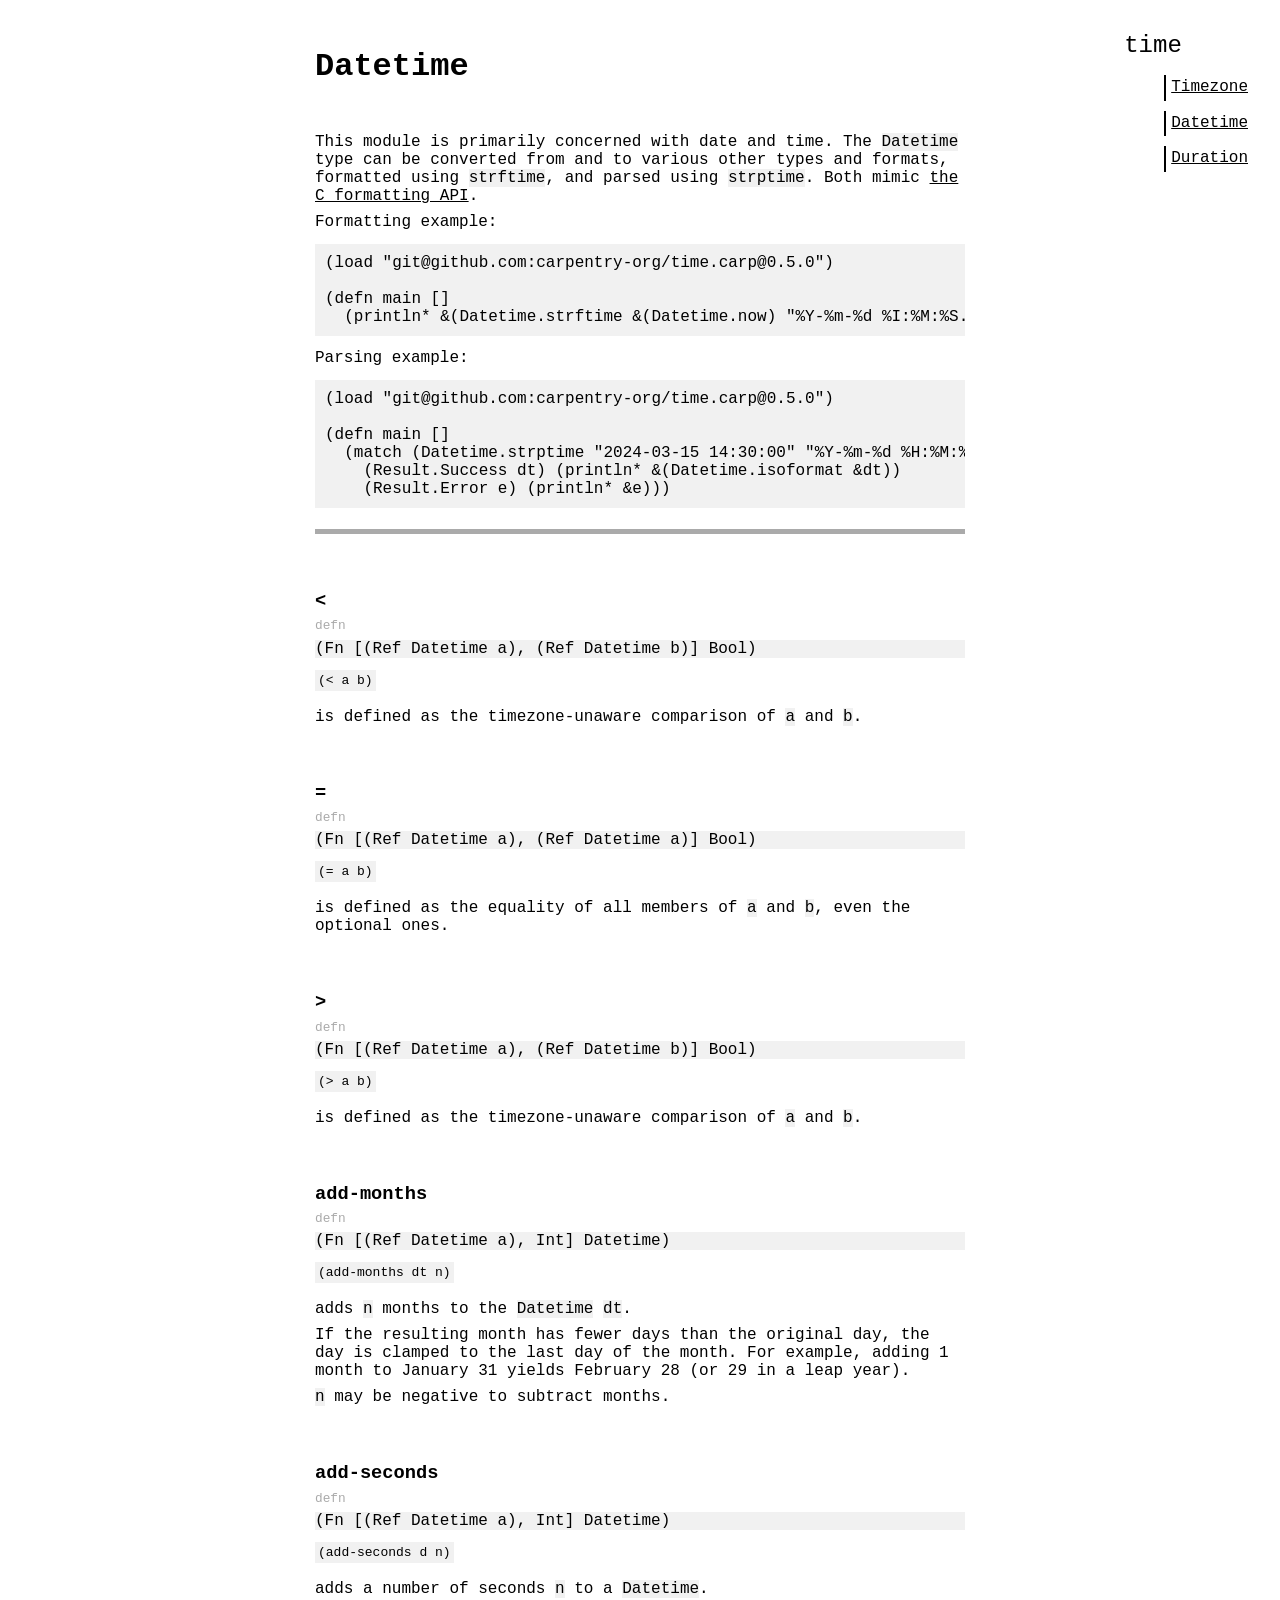
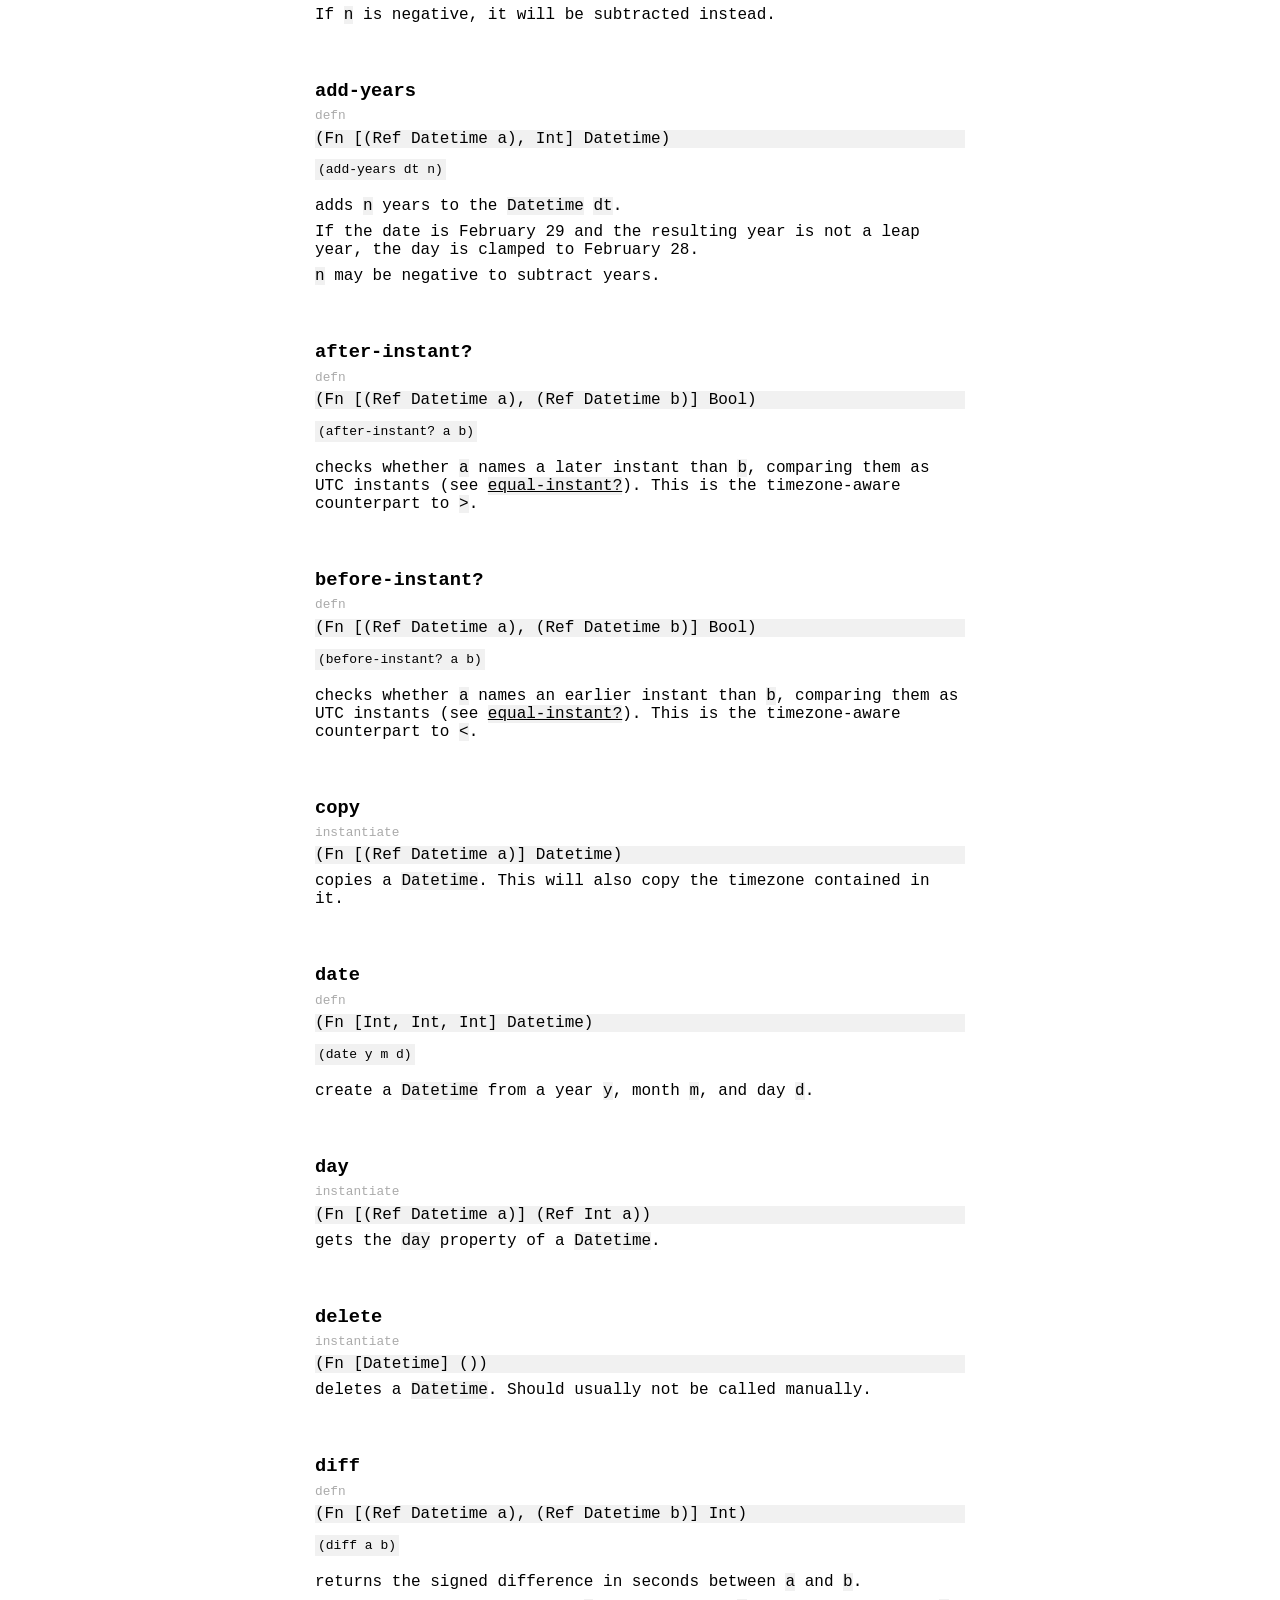
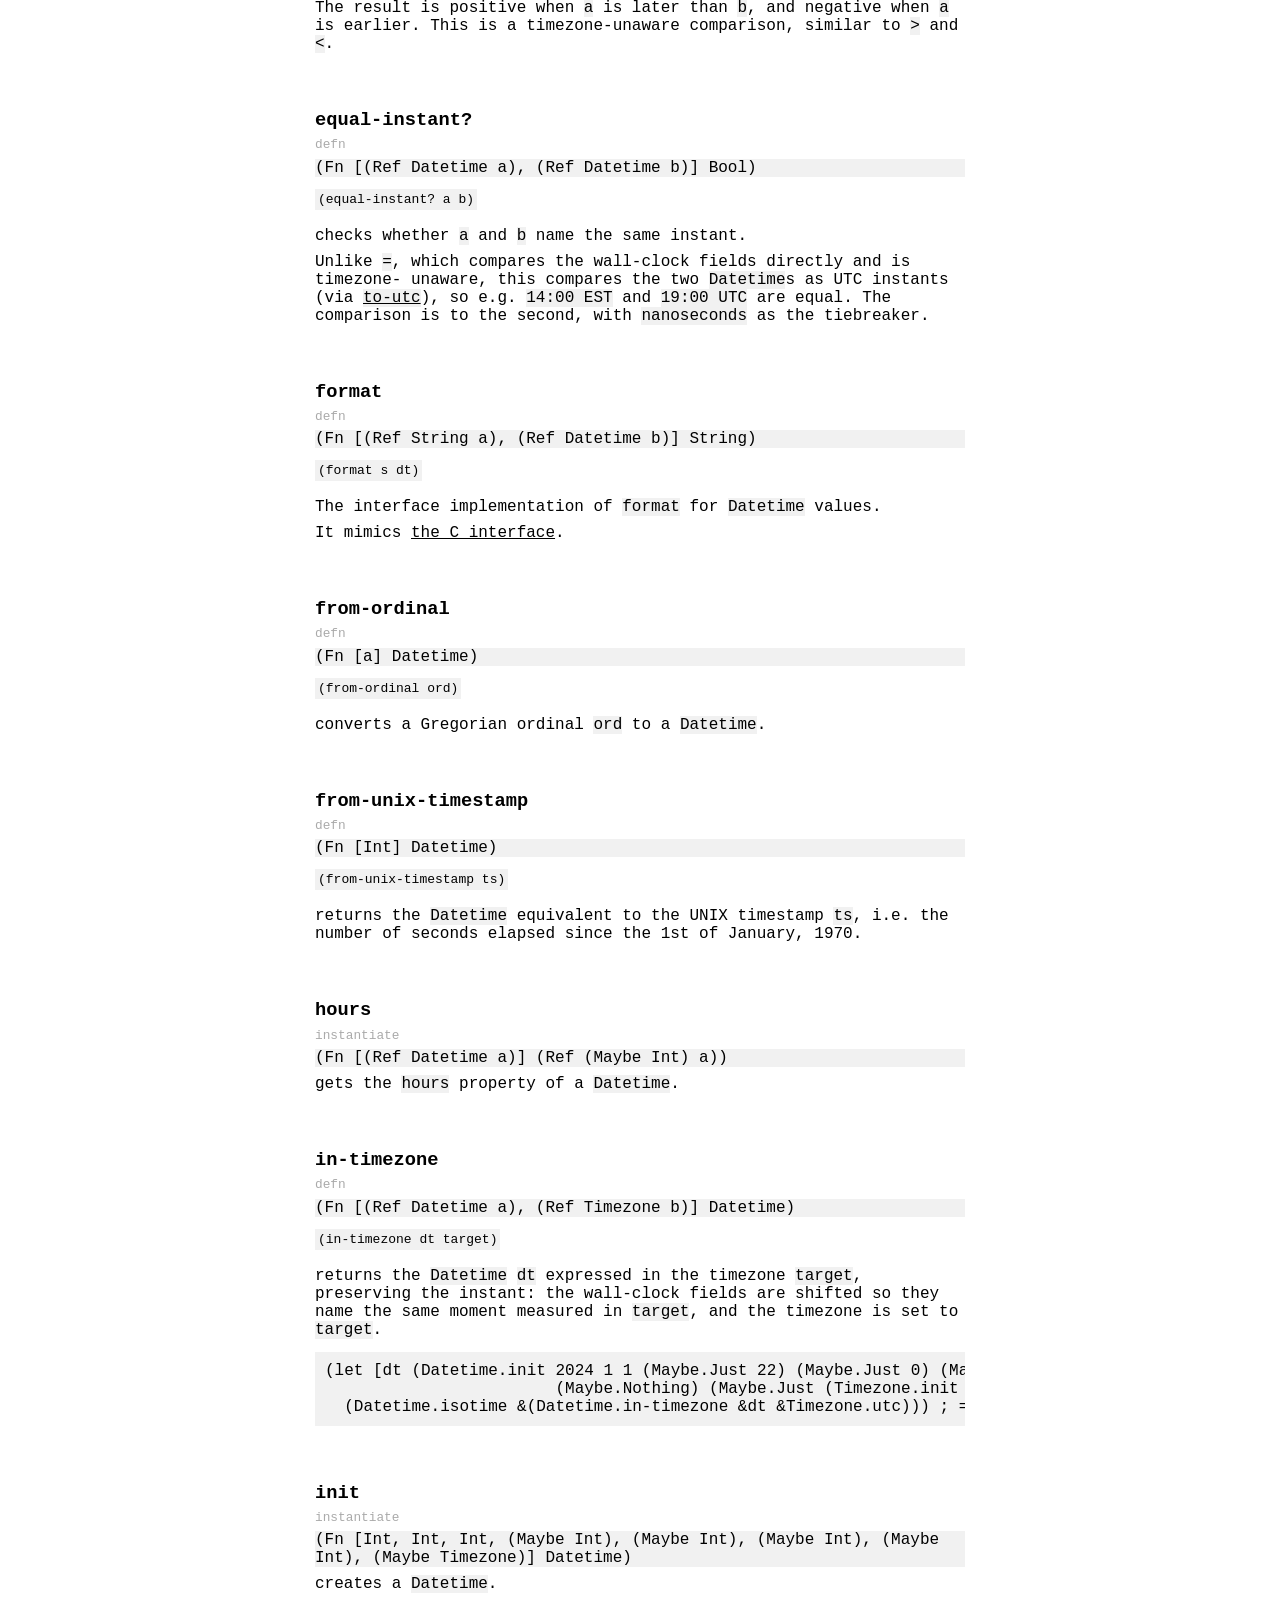
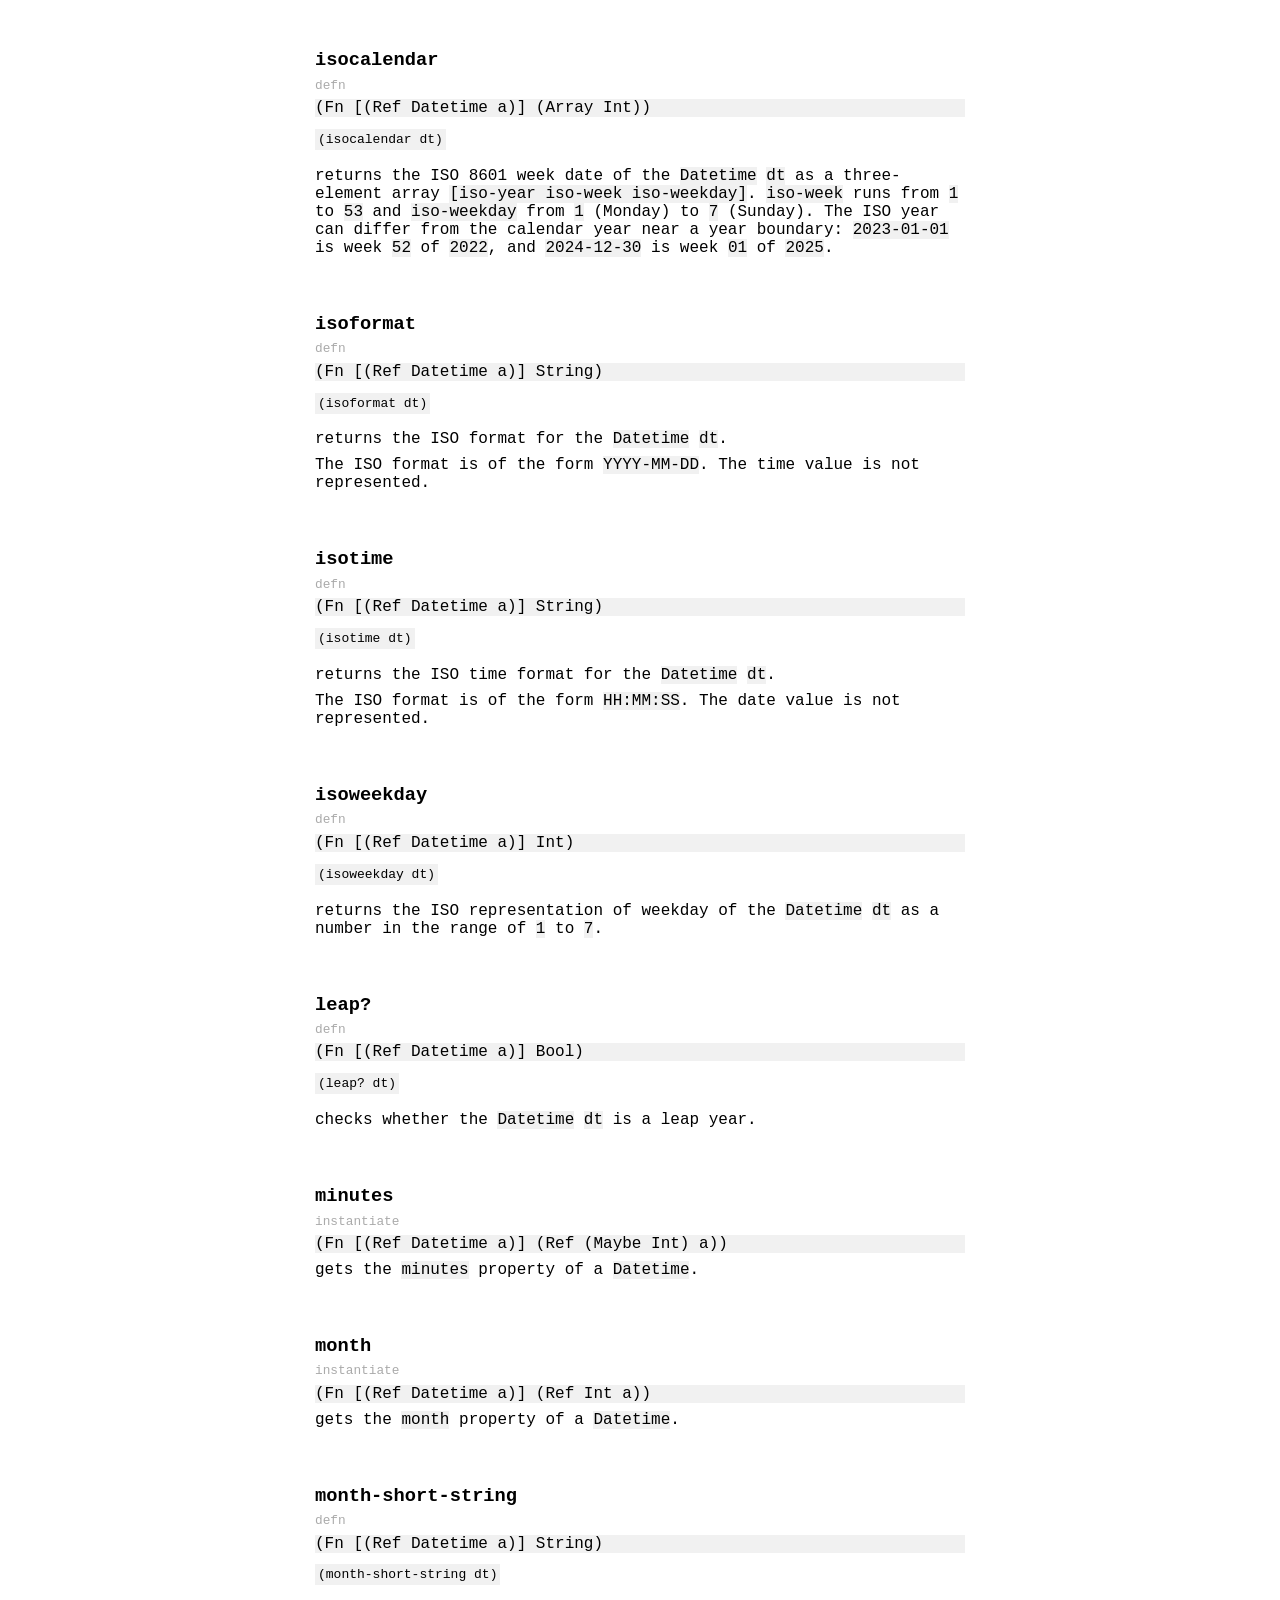
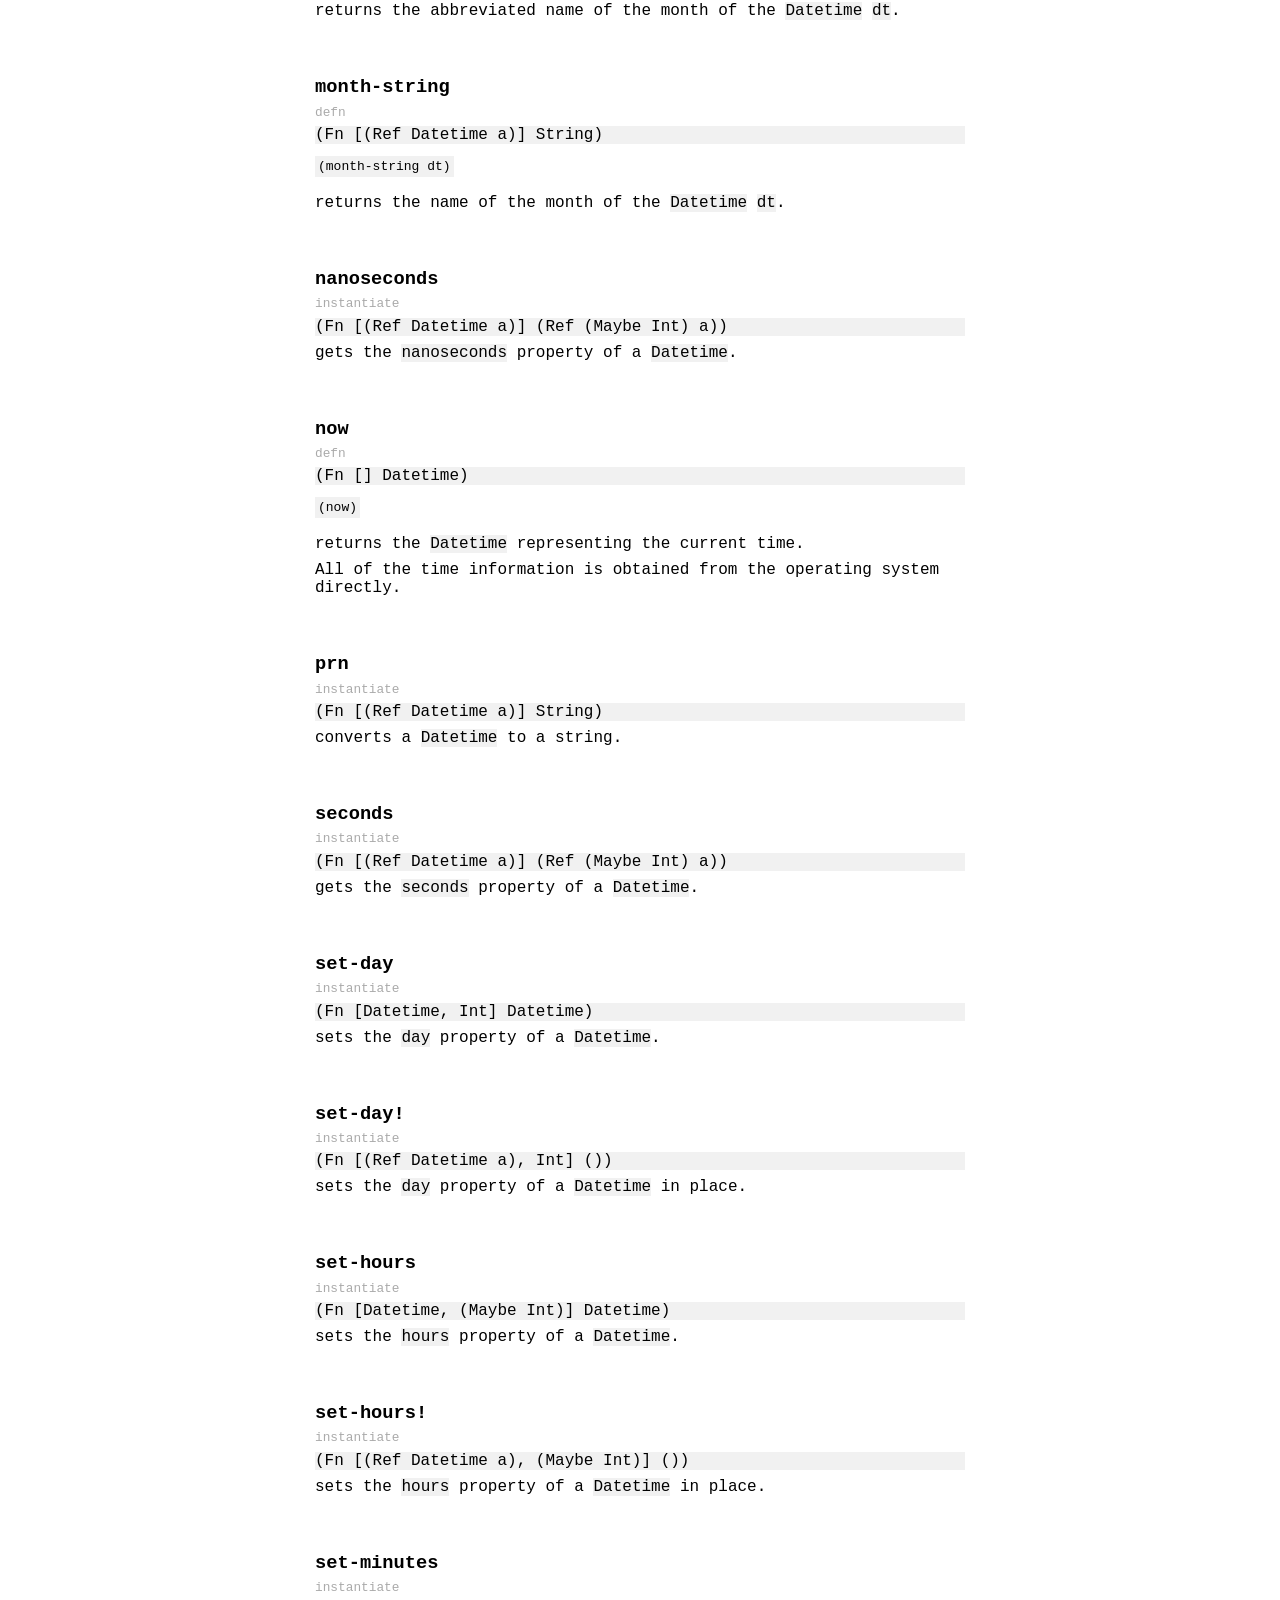
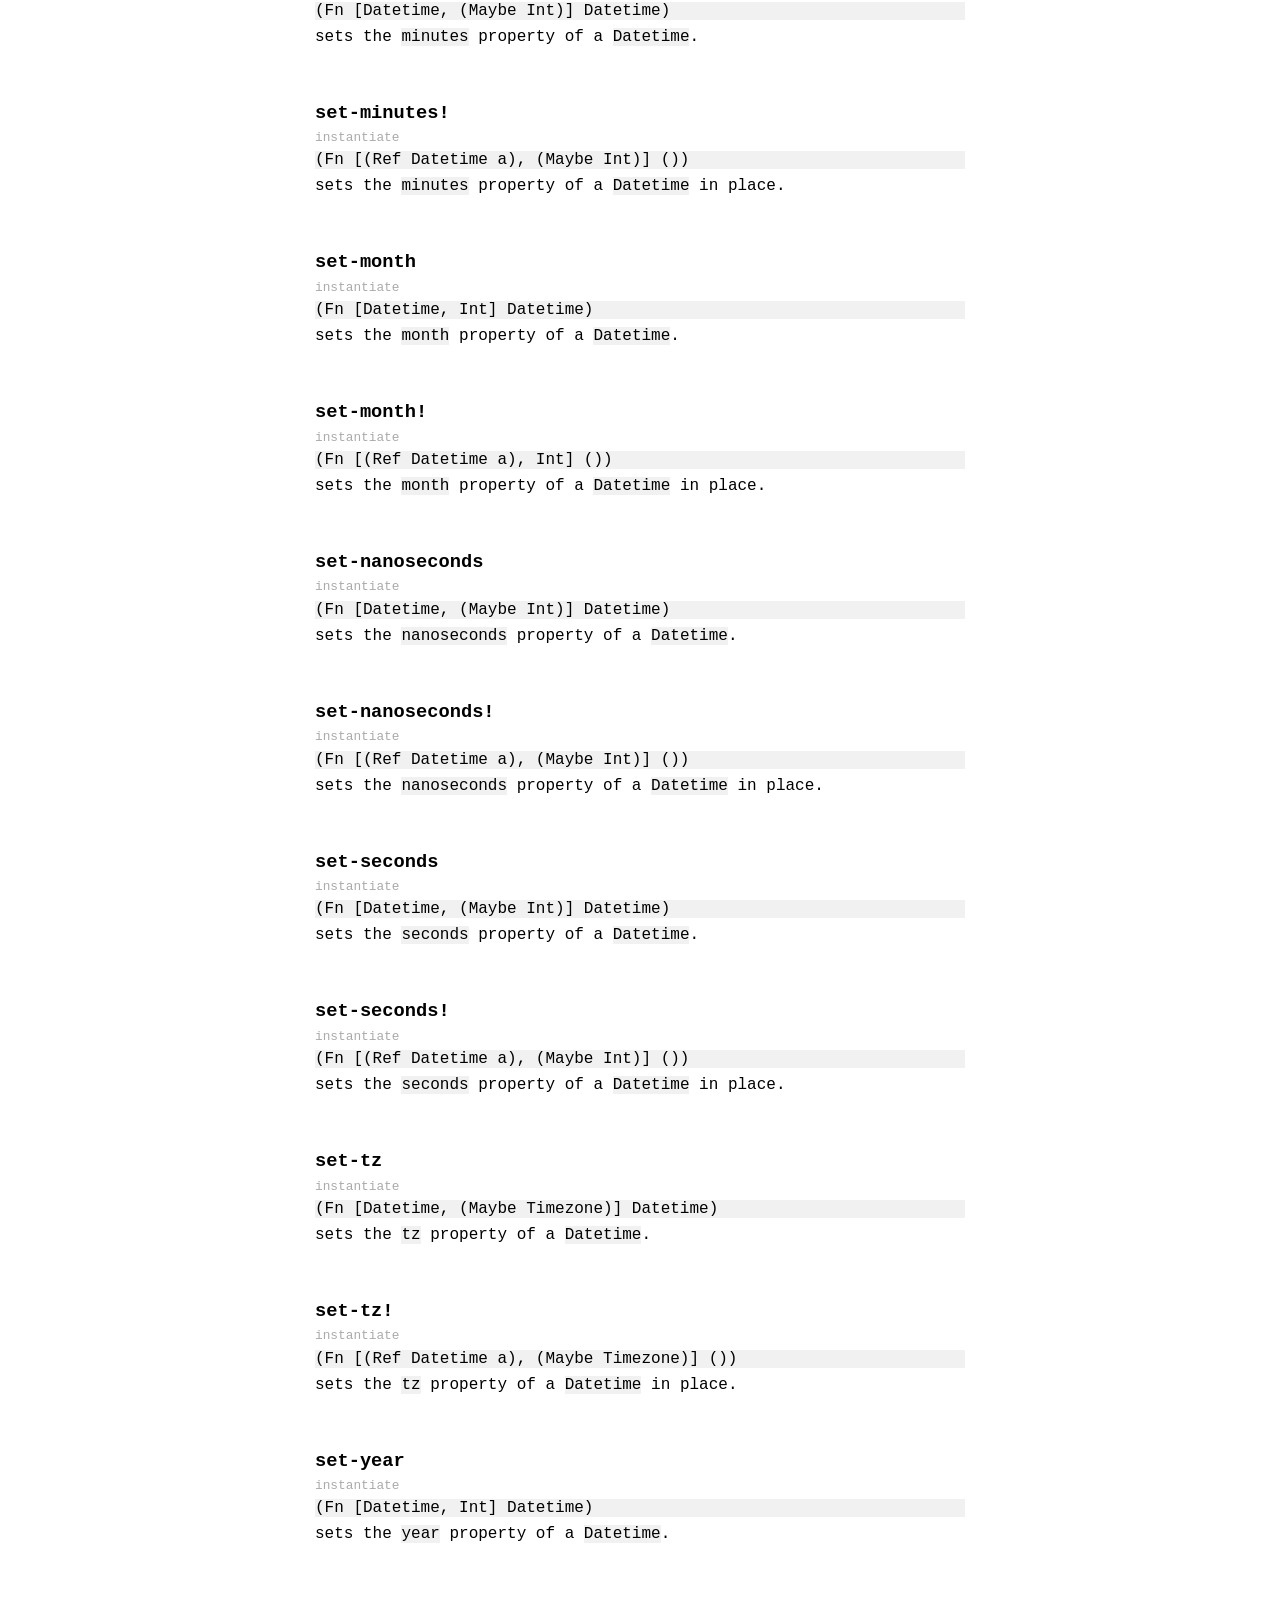
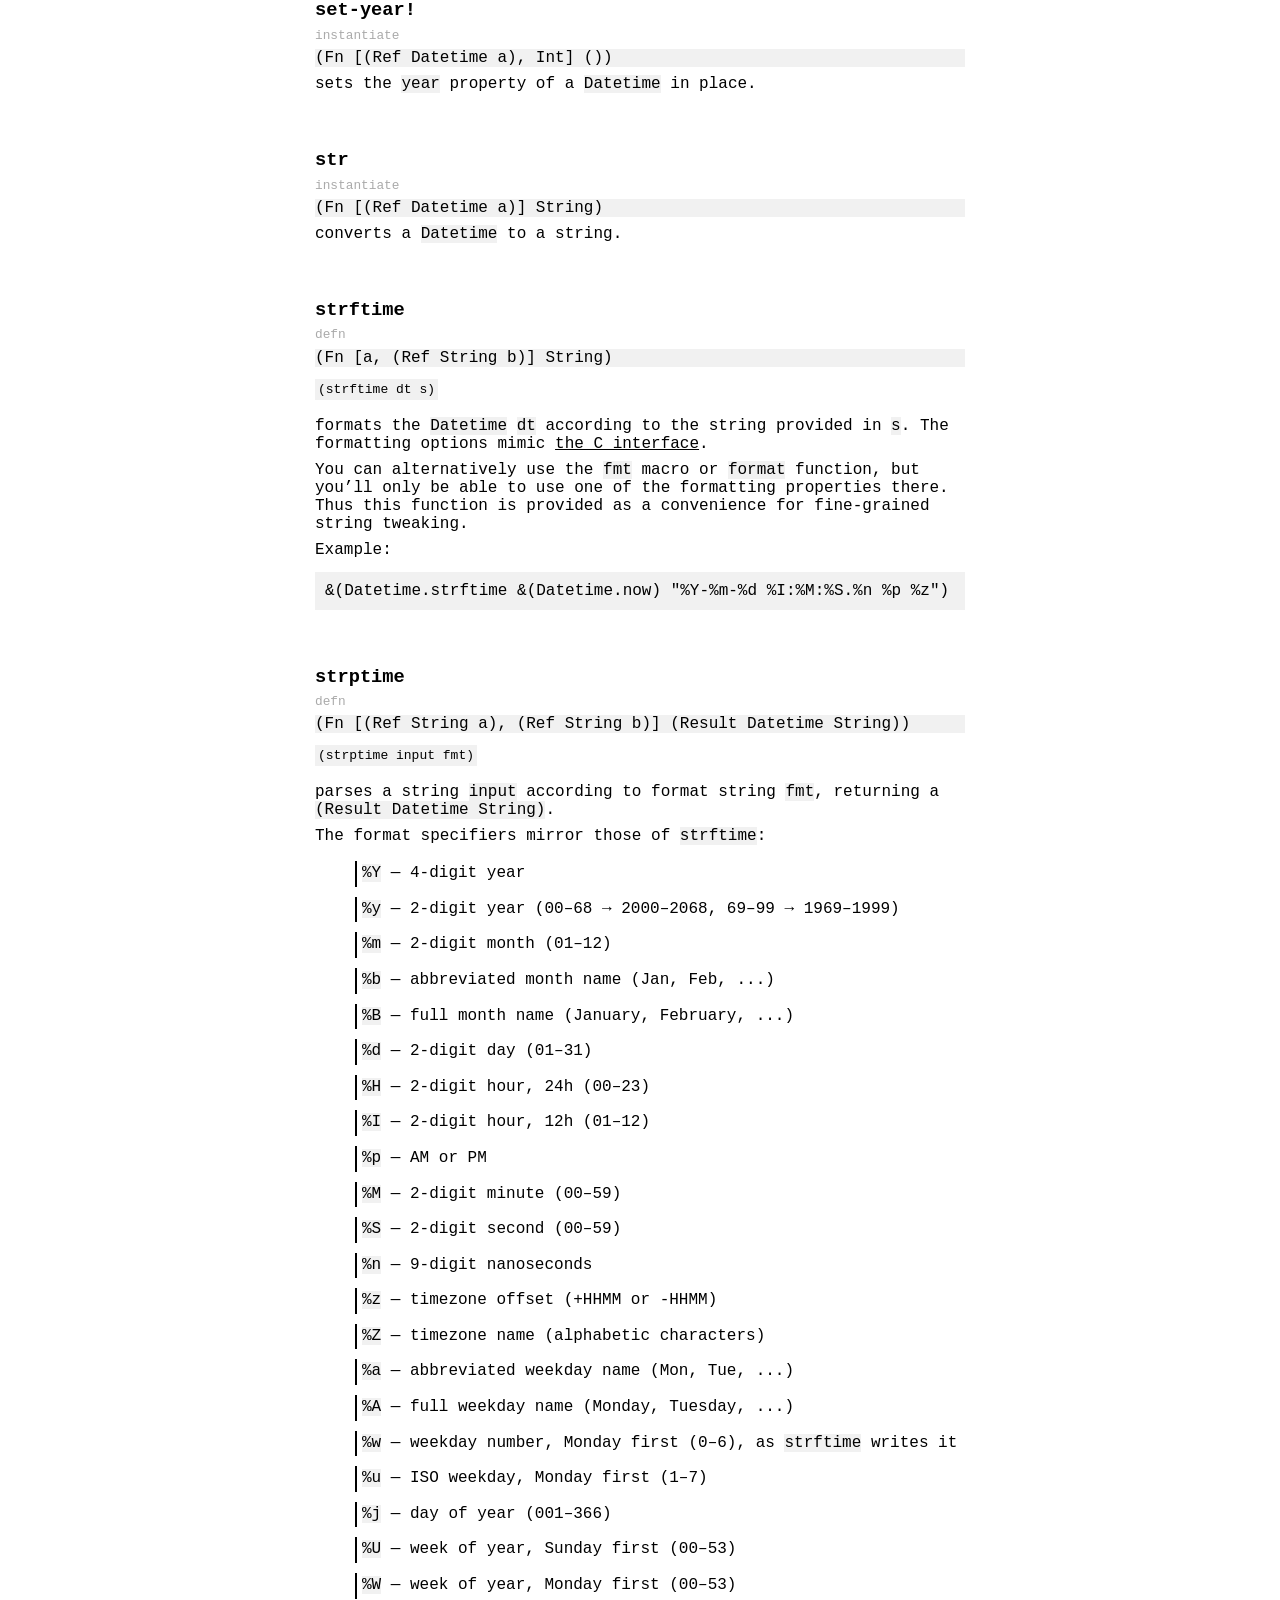
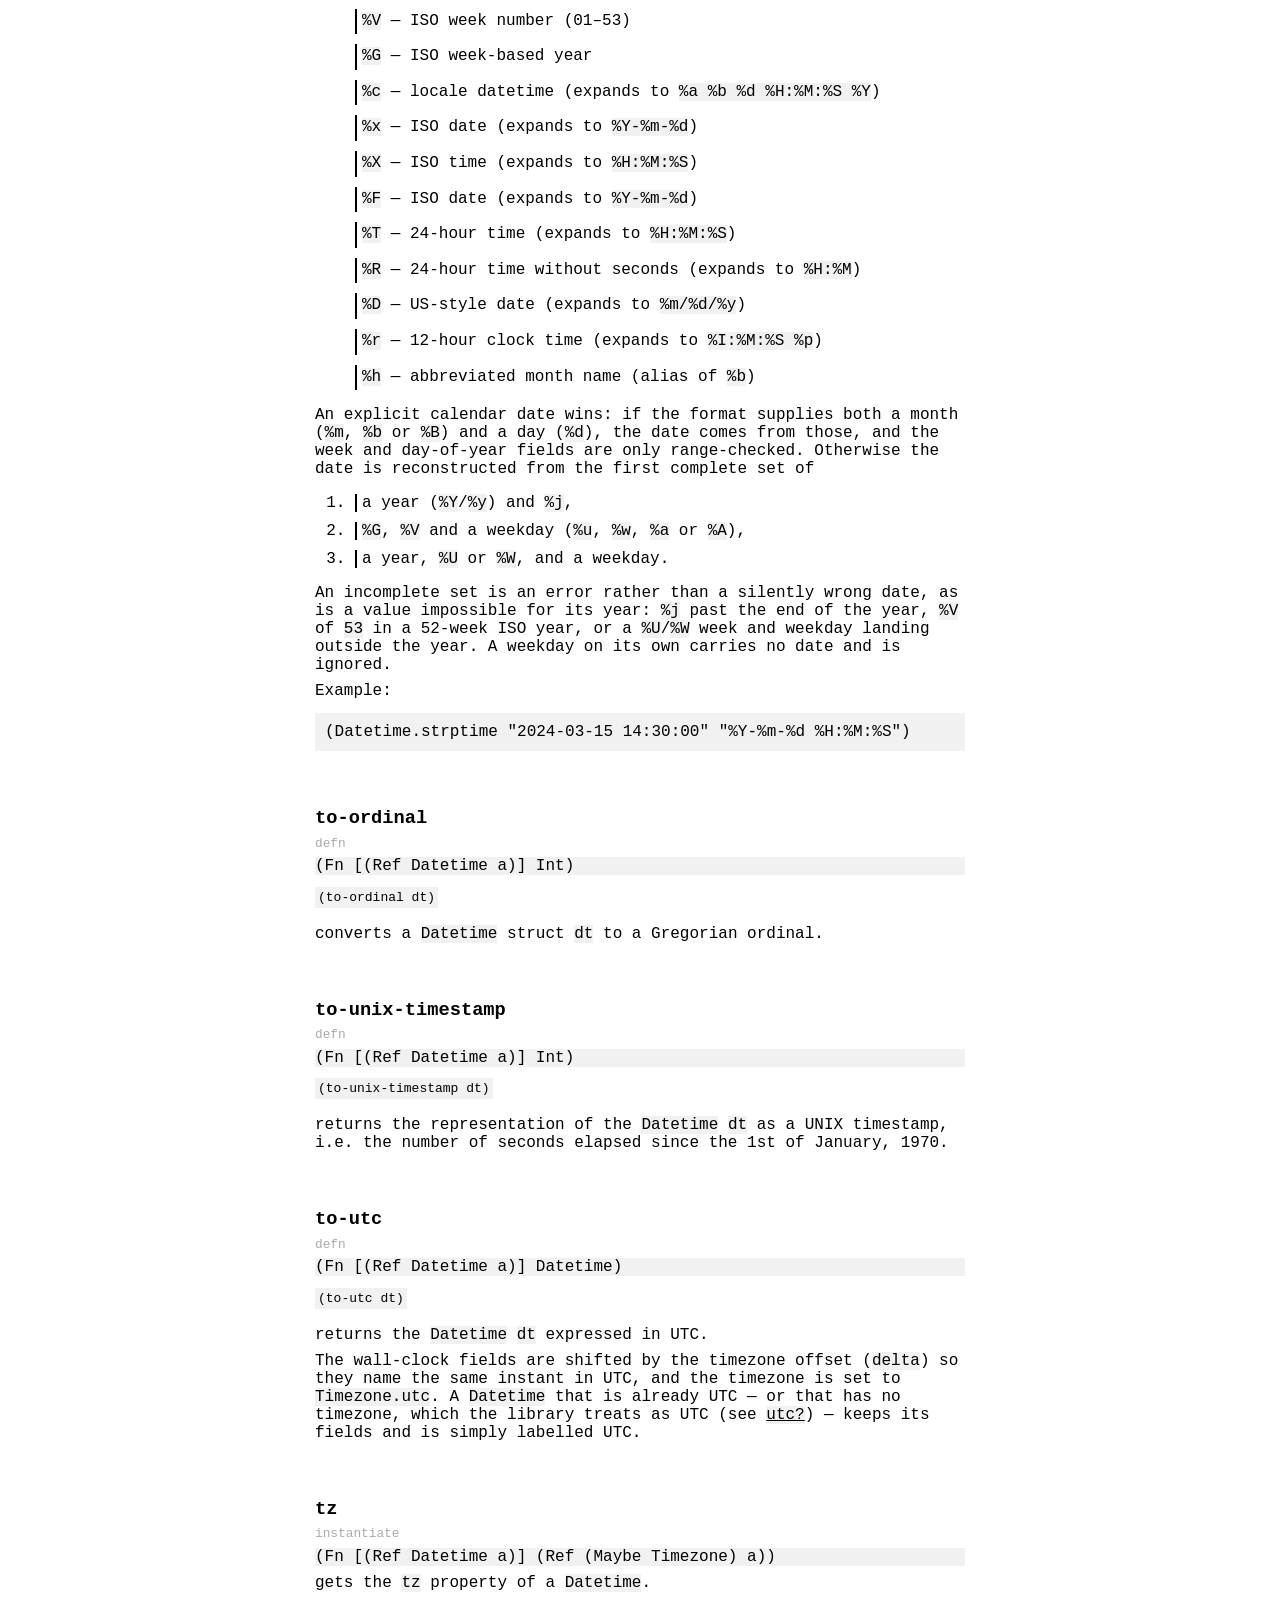
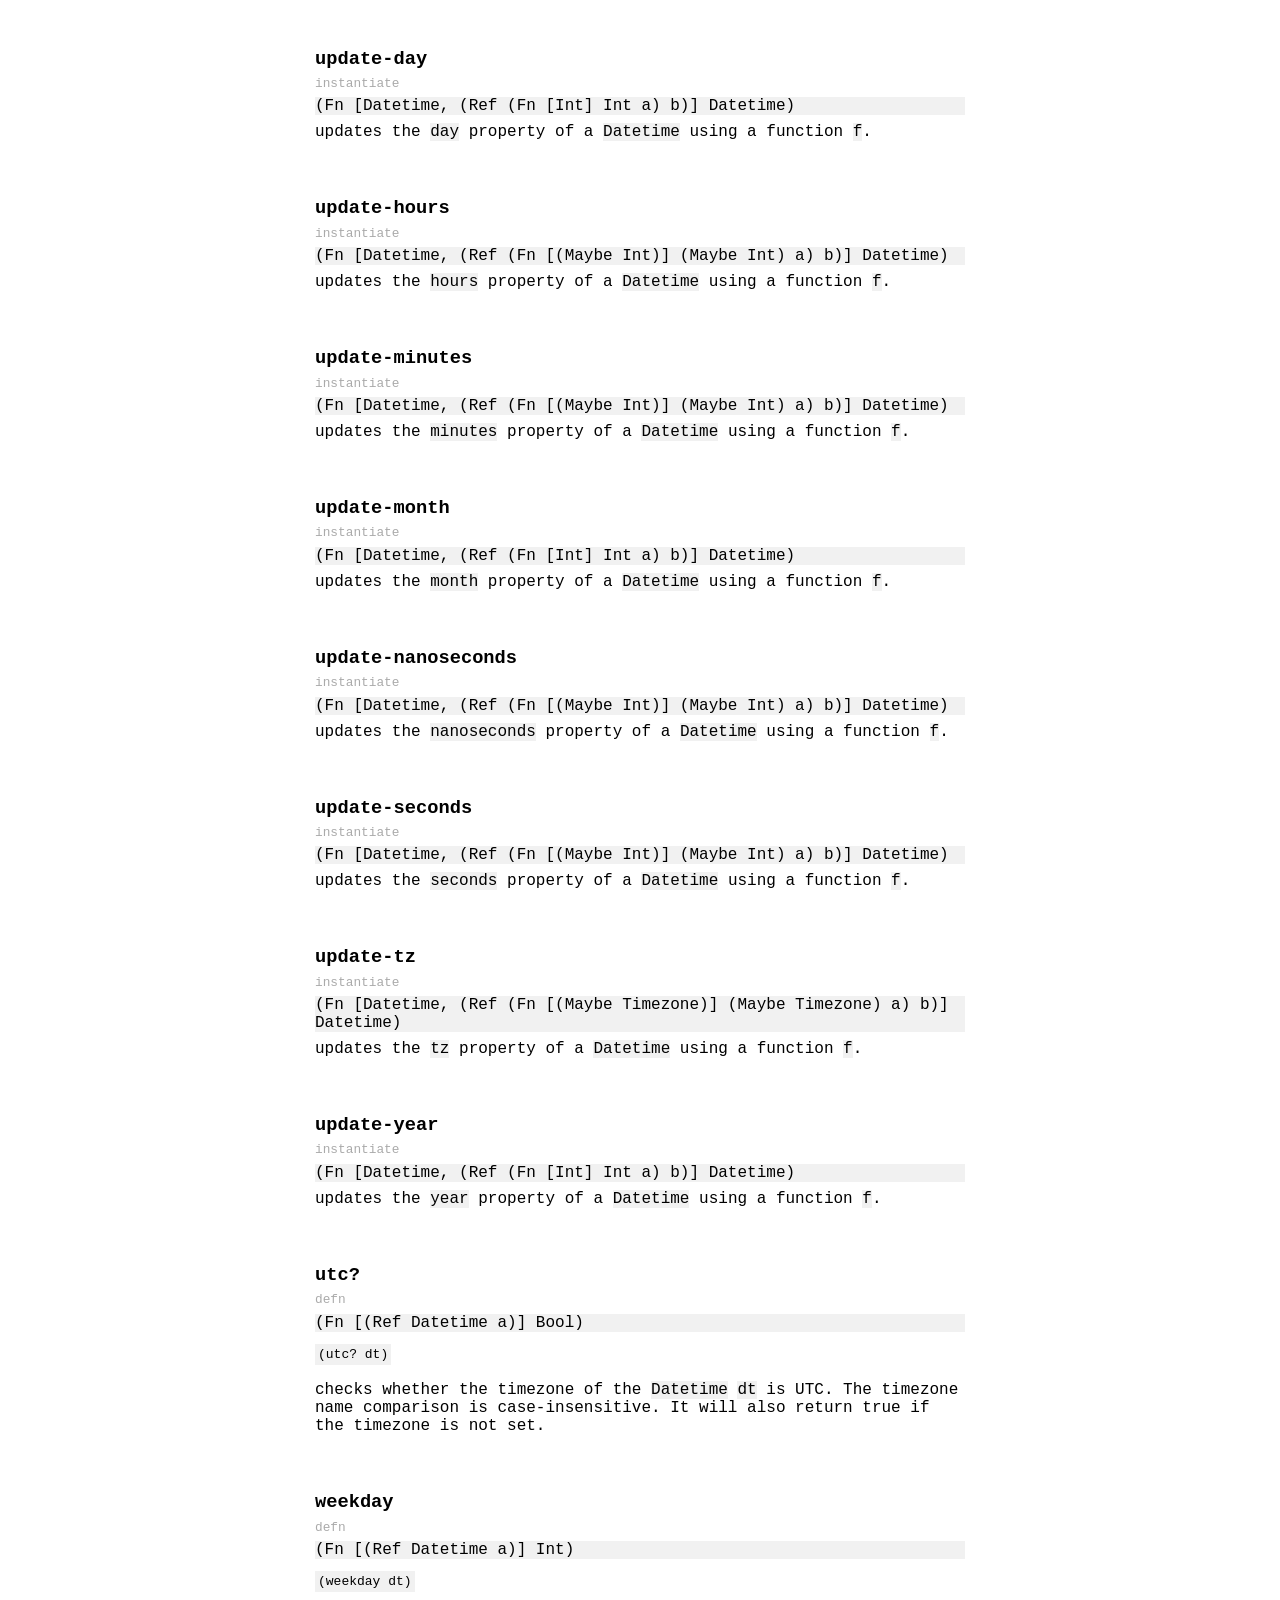
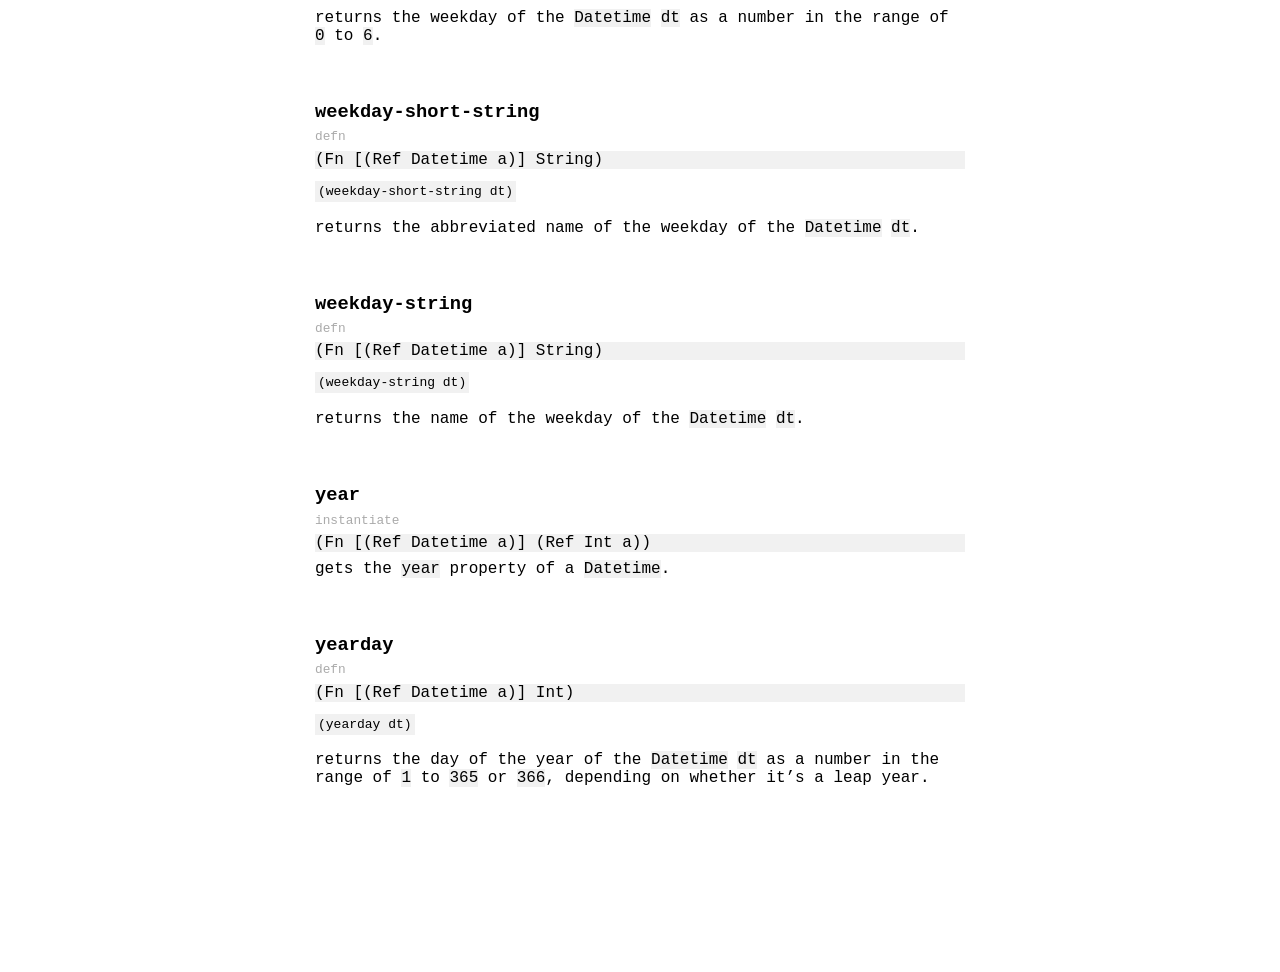
==== commit bd309718: "0.5.1: post-2038 instant comparisons, add-seconds overflow, strptime week and day-of-year fields" ====
--- a/docs/Datetime.html
+++ b/docs/Datetime.html
@@ -355,7 +355,7 @@
                         <p>checks whether <code>a</code> and <code>b</code> name the same instant.</p>
 <p>Unlike <code>=</code>, which compares the wall-clock fields directly and is timezone-
 unaware, this compares the two <code>Datetime</code>s as UTC instants (via
-<code>to-unix-timestamp</code>), so e.g. <code>14:00 EST</code> and <code>19:00 UTC</code> are equal. The
+<a href="#to-utc"><code>to-utc</code></a>), so e.g. <code>14:00 EST</code> and <code>19:00 UTC</code> are equal. The
 comparison is to the second, with <code>nanoseconds</code> as the tiebreaker.</p>
 
                     </p>
@@ -1159,13 +1159,15 @@
 <li><code>%n</code> — 9-digit nanoseconds</li>
 <li><code>%z</code> — timezone offset (+HHMM or -HHMM)</li>
 <li><code>%Z</code> — timezone name (alphabetic characters)</li>
-<li><code>%a</code> — abbreviated weekday (parsed and discarded)</li>
-<li><code>%A</code> — full weekday (parsed and discarded)</li>
-<li><code>%w</code> — weekday number (parsed and discarded)</li>
-<li><code>%j</code> — day of year (parsed and discarded)</li>
-<li><code>%U</code>, <code>%W</code>, <code>%V</code> — week number (parsed and discarded)</li>
-<li><code>%G</code> — ISO week-based year (parsed and discarded)</li>
-<li><code>%u</code> — ISO weekday, 1–7 (parsed and discarded)</li>
+<li><code>%a</code> — abbreviated weekday name (Mon, Tue, ...)</li>
+<li><code>%A</code> — full weekday name (Monday, Tuesday, ...)</li>
+<li><code>%w</code> — weekday number, Monday first (0–6), as <code>strftime</code> writes it</li>
+<li><code>%u</code> — ISO weekday, Monday first (1–7)</li>
+<li><code>%j</code> — day of year (001–366)</li>
+<li><code>%U</code> — week of year, Sunday first (00–53)</li>
+<li><code>%W</code> — week of year, Monday first (00–53)</li>
+<li><code>%V</code> — ISO week number (01–53)</li>
+<li><code>%G</code> — ISO week-based year</li>
 <li><code>%c</code> — locale datetime (expands to <code>%a %b %d %H:%M:%S %Y</code>)</li>
 <li><code>%x</code> — ISO date (expands to <code>%Y-%m-%d</code>)</li>
 <li><code>%X</code> — ISO time (expands to <code>%H:%M:%S</code>)</li>
@@ -1176,8 +1178,19 @@
 <li><code>%r</code> — 12-hour clock time (expands to <code>%I:%M:%S %p</code>)</li>
 <li><code>%h</code> — abbreviated month name (alias of <code>%b</code>)</li>
 </ul>
-<p>Reconstructing a date from the ISO week fields (<code>%G</code>/<code>%V</code>/<code>%u</code>) is not supported;
-they are consumed but do not set the date.</p>
+<p>An explicit calendar date wins: if the format supplies both a month (<code>%m</code>, <code>%b</code>
+or <code>%B</code>) and a day (<code>%d</code>), the date comes from those, and the week and
+day-of-year fields are only range-checked. Otherwise the date is reconstructed
+from the first complete set of</p>
+<ol>
+<li>a year (<code>%Y</code>/<code>%y</code>) and <code>%j</code>,</li>
+<li><code>%G</code>, <code>%V</code> and a weekday (<code>%u</code>, <code>%w</code>, <code>%a</code> or <code>%A</code>),</li>
+<li>a year, <code>%U</code> or <code>%W</code>, and a weekday.</li>
+</ol>
+<p>An incomplete set is an error rather than a silently wrong date, as is a value
+impossible for its year: <code>%j</code> past the end of the year, <code>%V</code> of <code>53</code> in a
+52-week ISO year, or a <code>%U</code>/<code>%W</code> week and weekday landing outside the year. A
+weekday on its own carries no date and is ignored.</p>
 <p>Example:</p>
 <pre><code>(Datetime.strptime &quot;2024-03-15 14:30:00&quot; &quot;%Y-%m-%d %H:%M:%S&quot;)
 </code></pre>
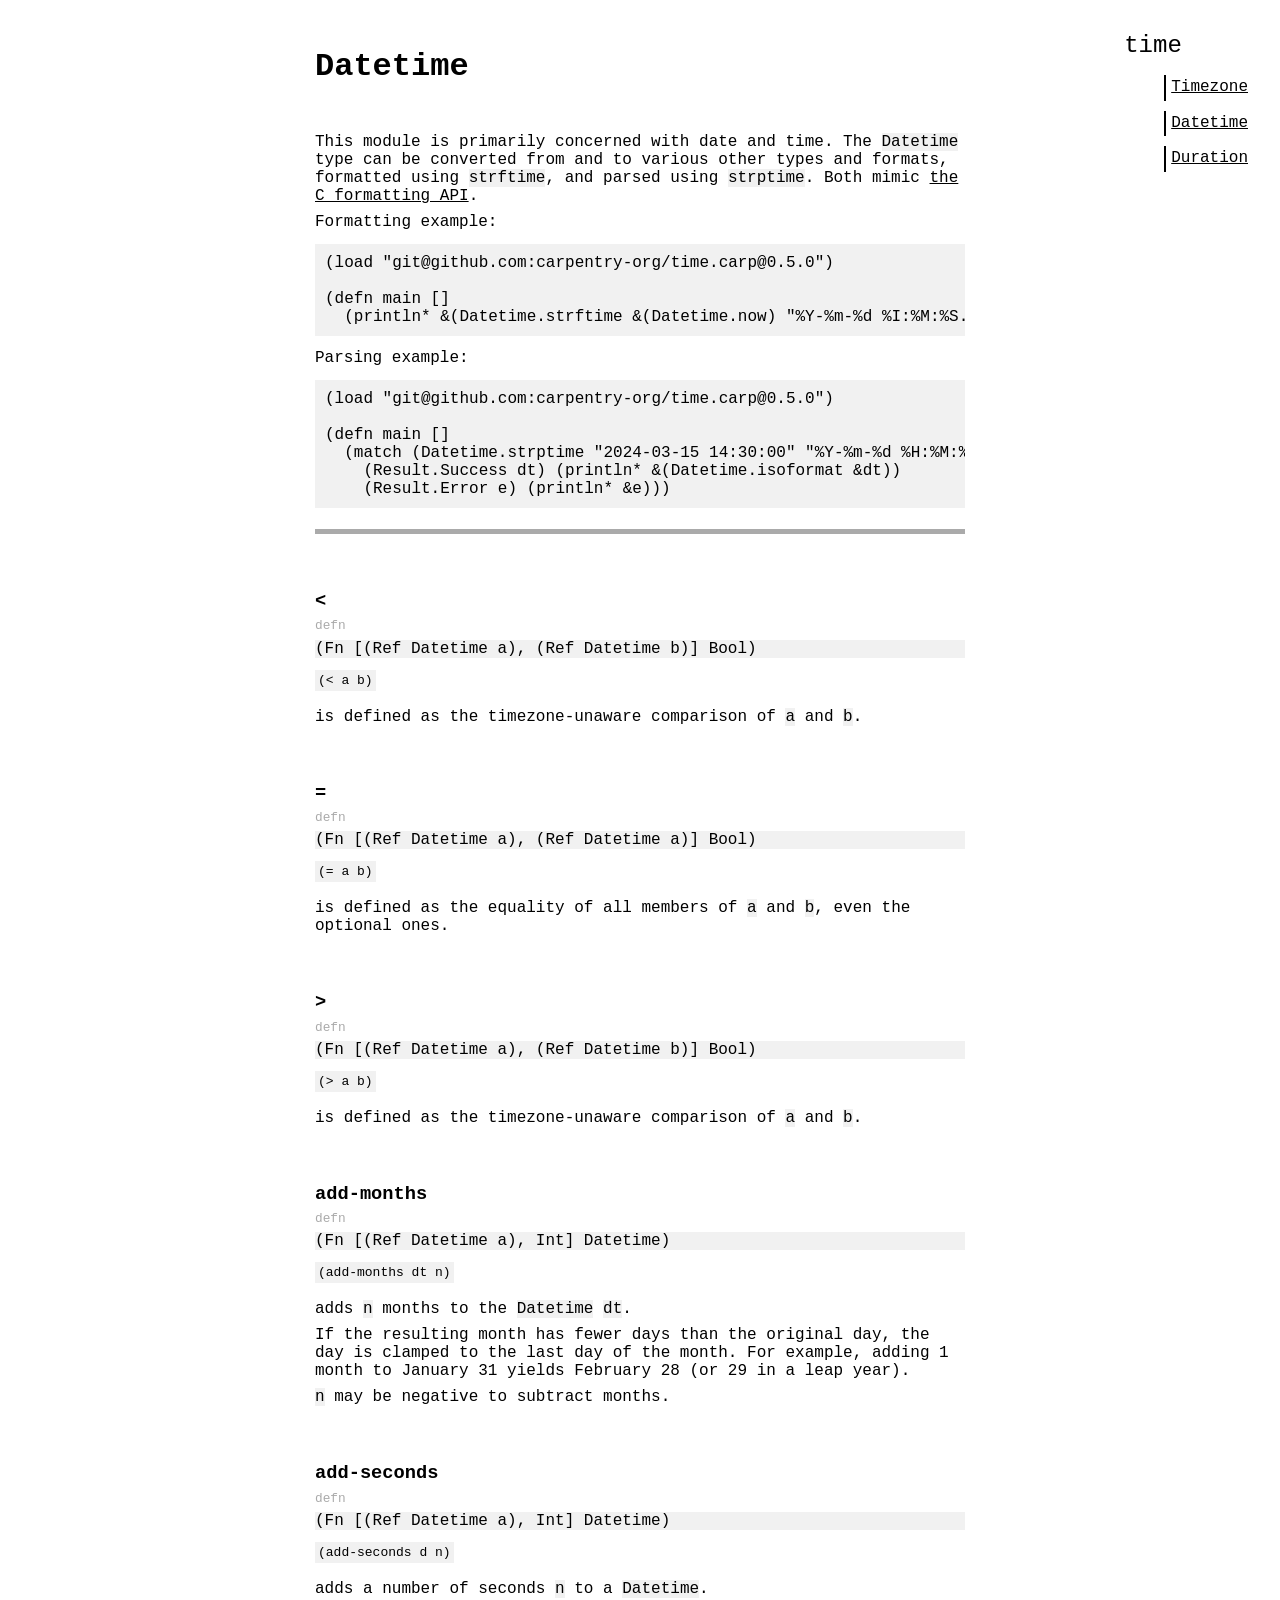
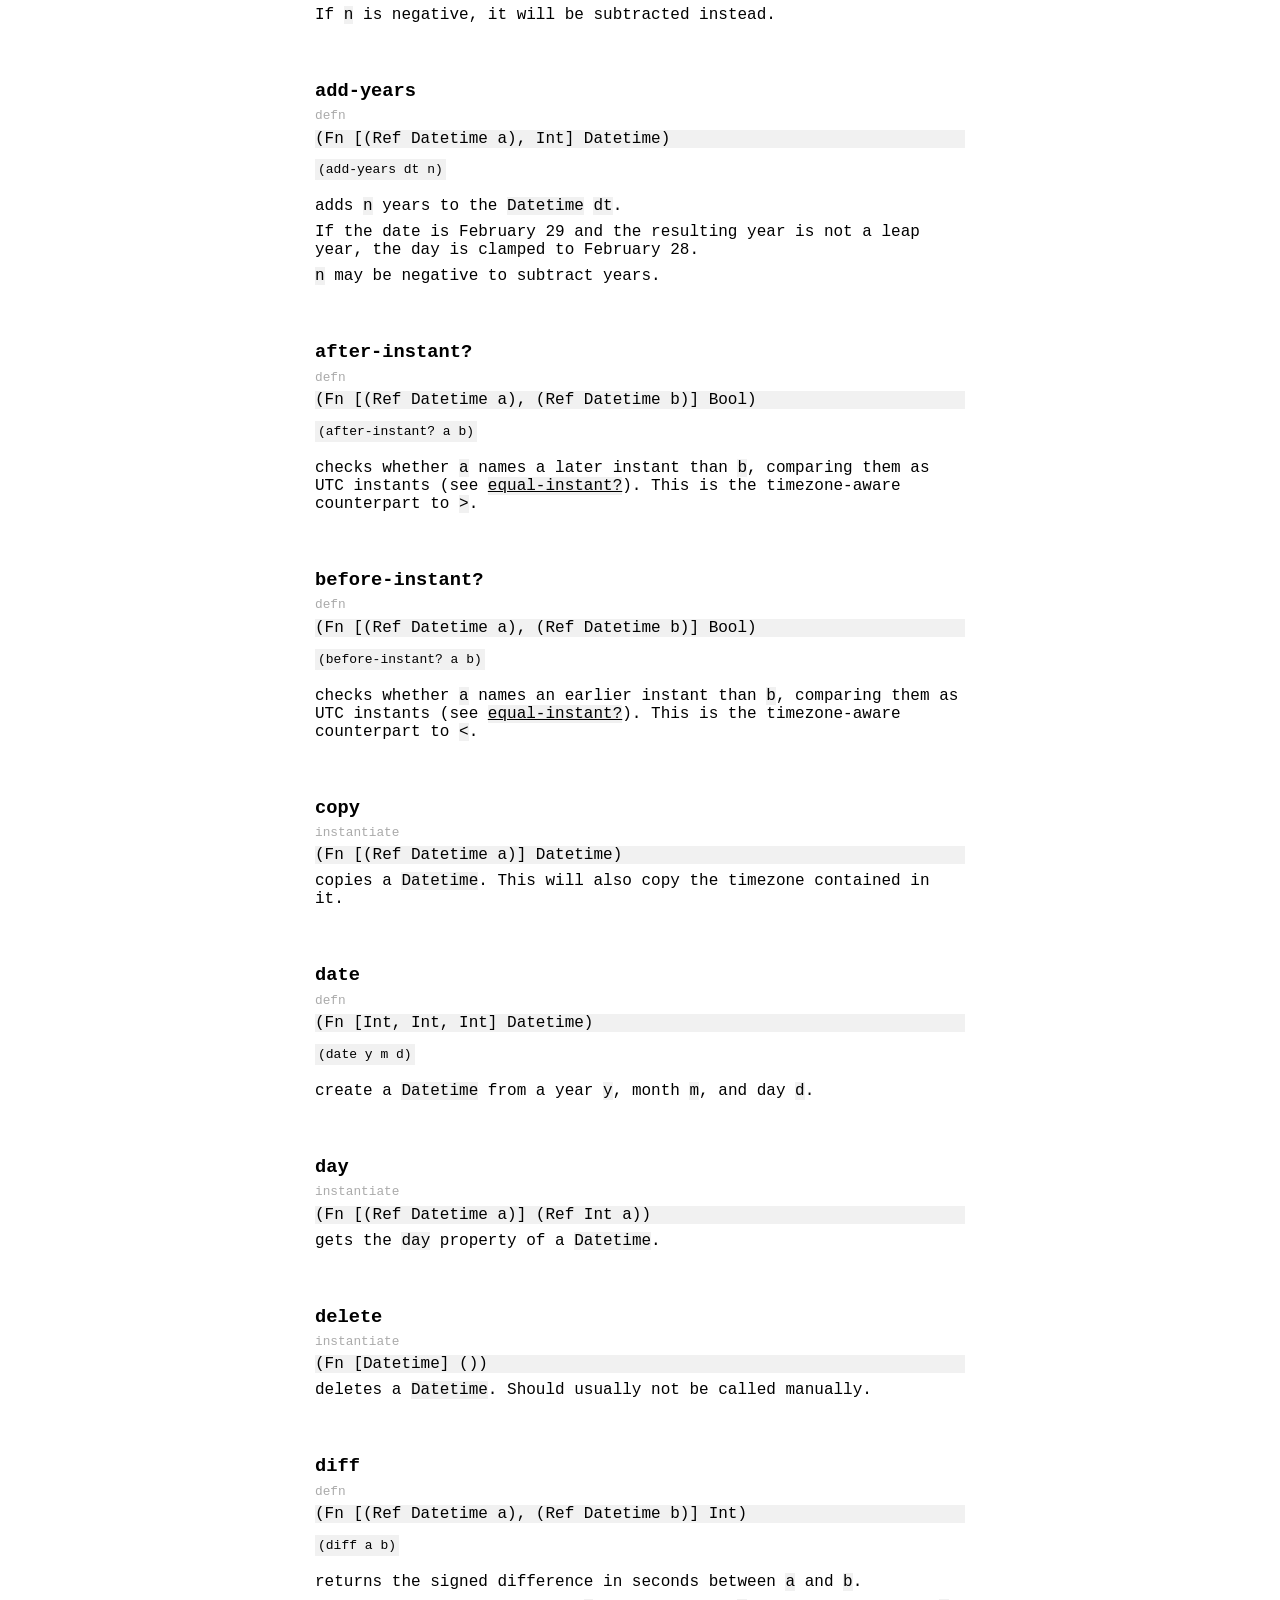
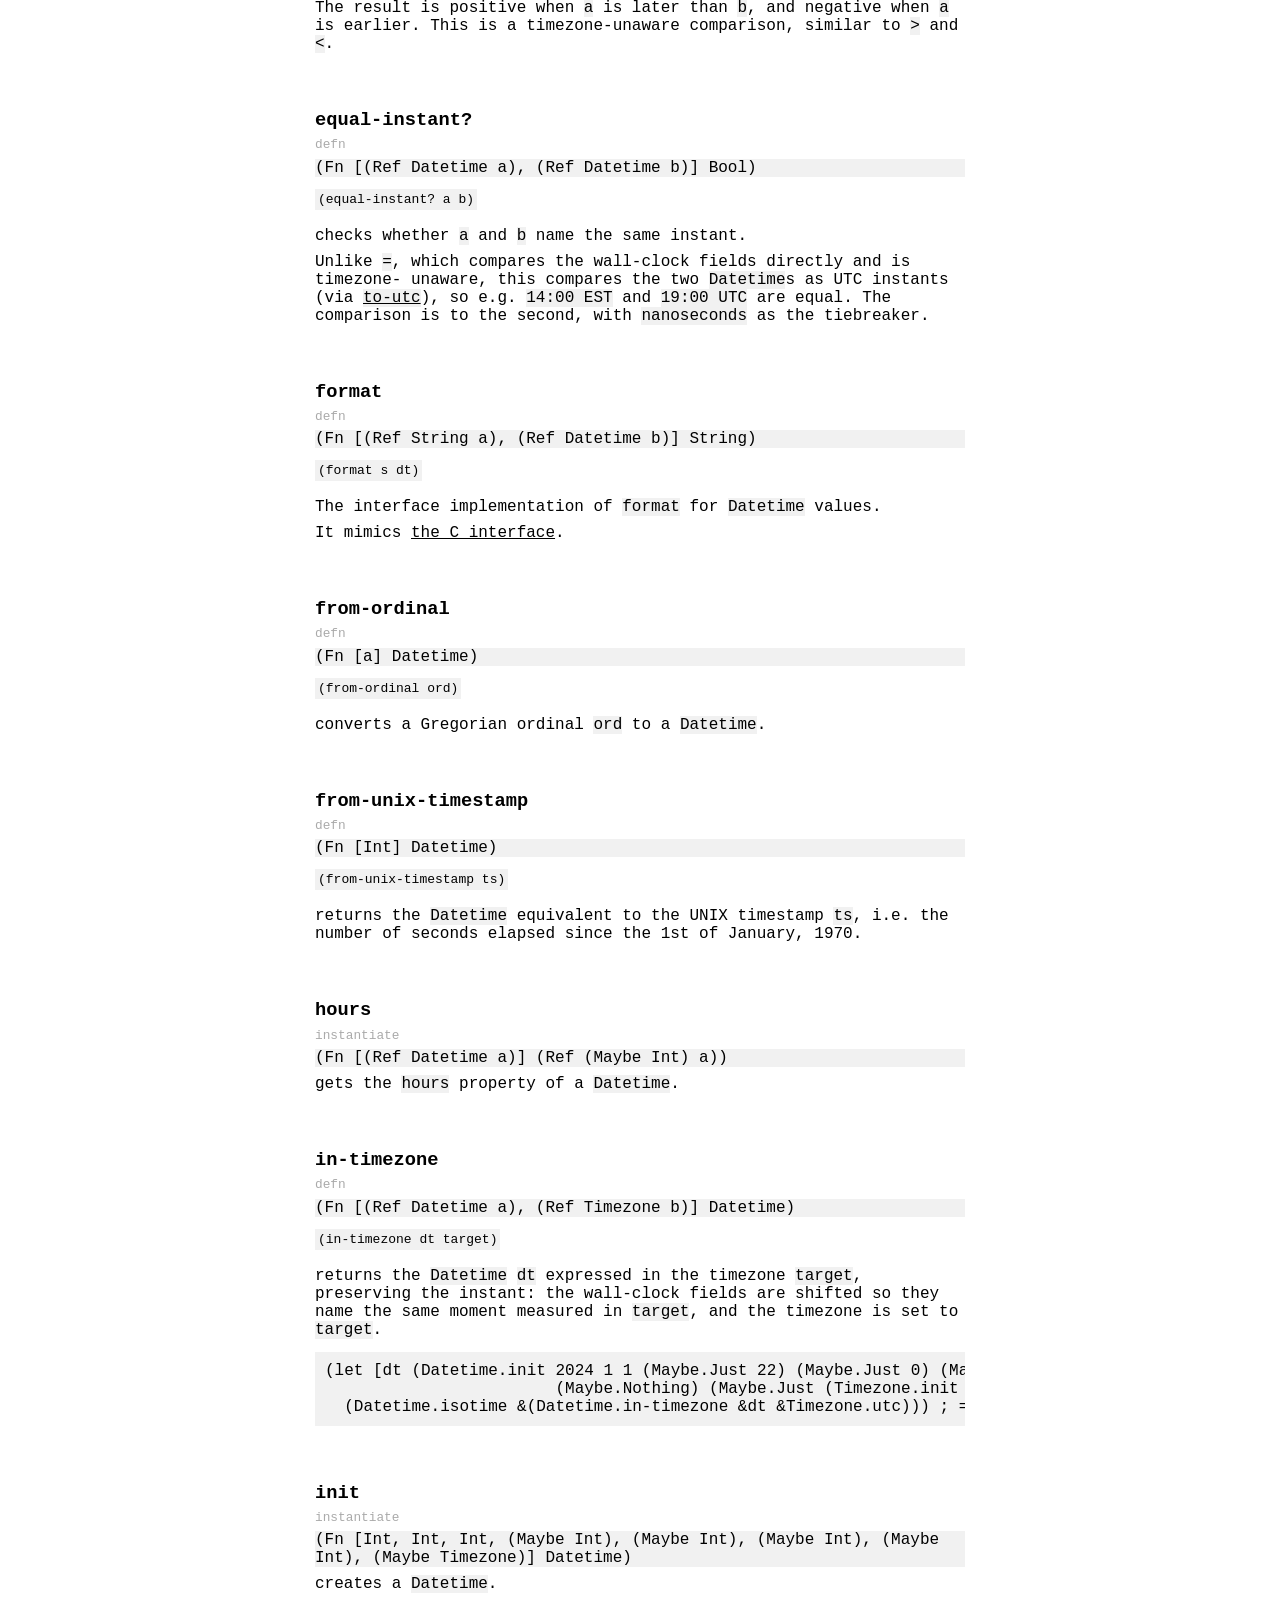
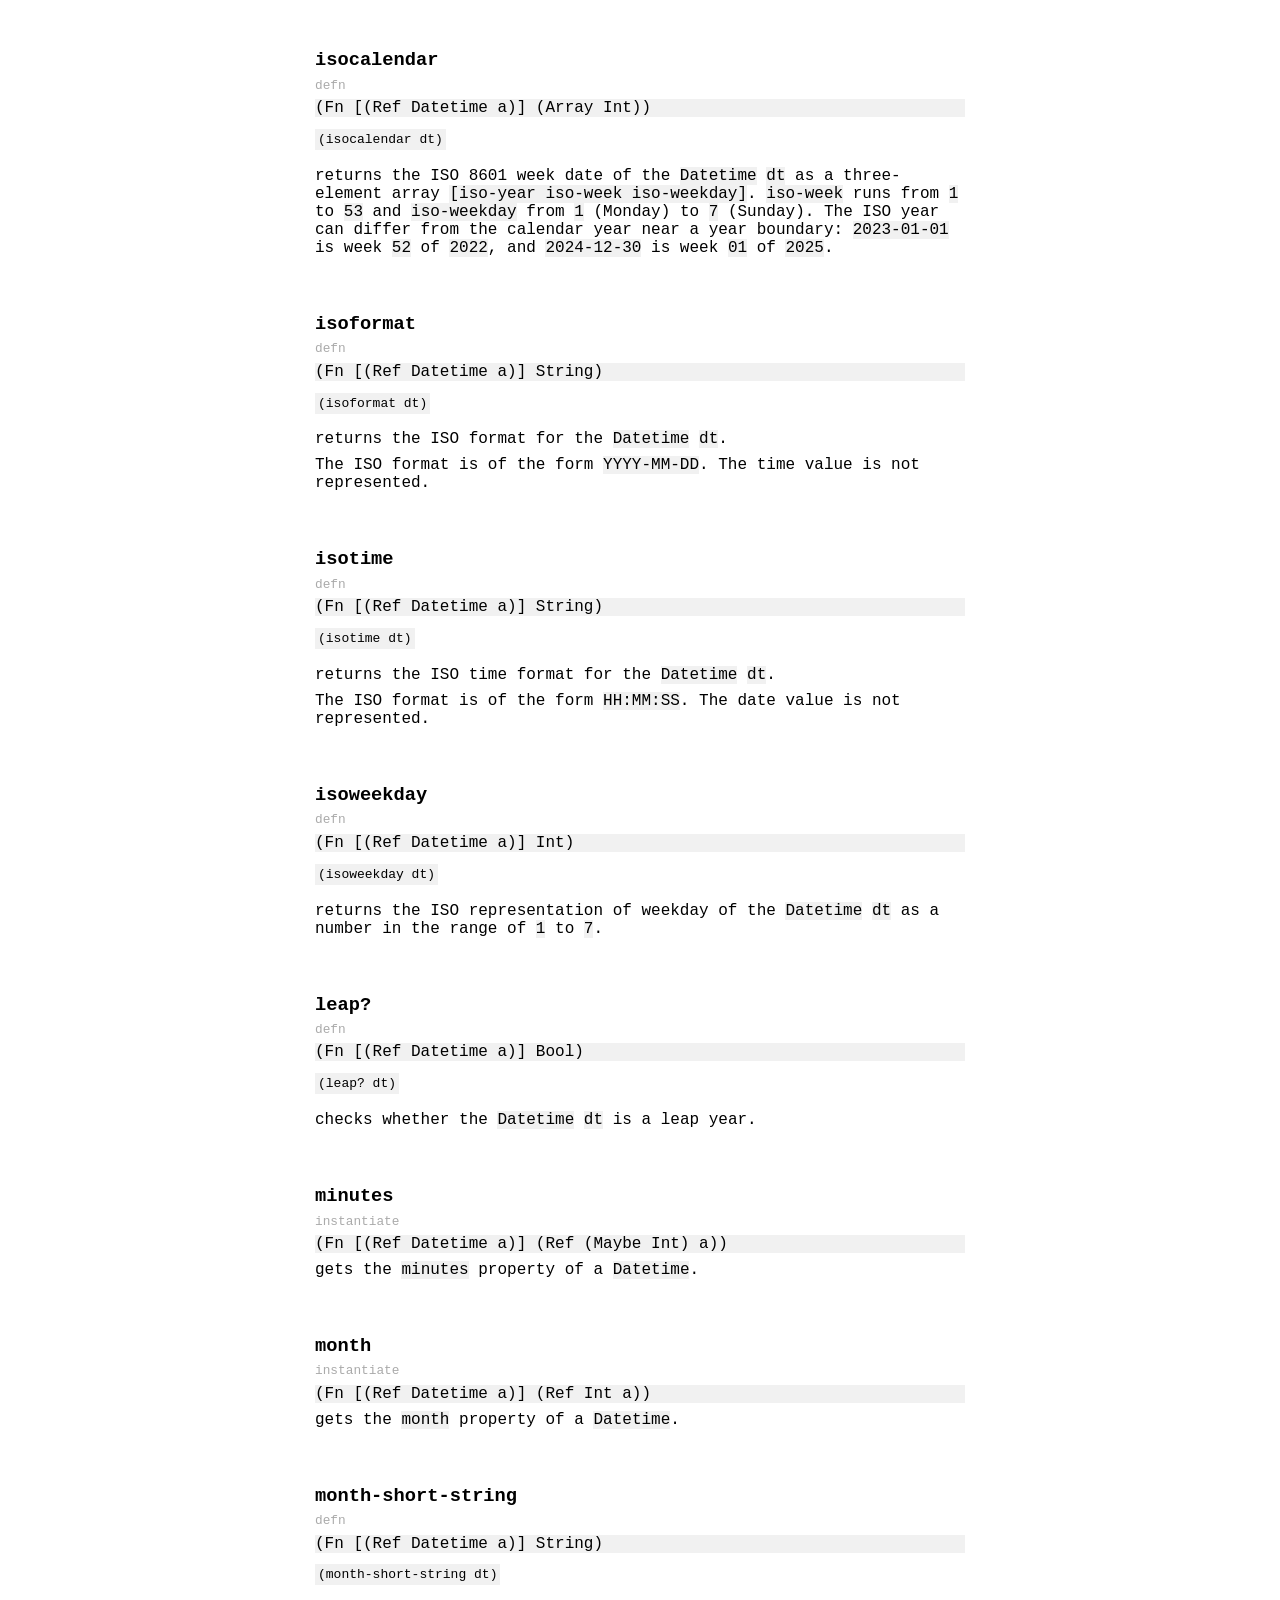
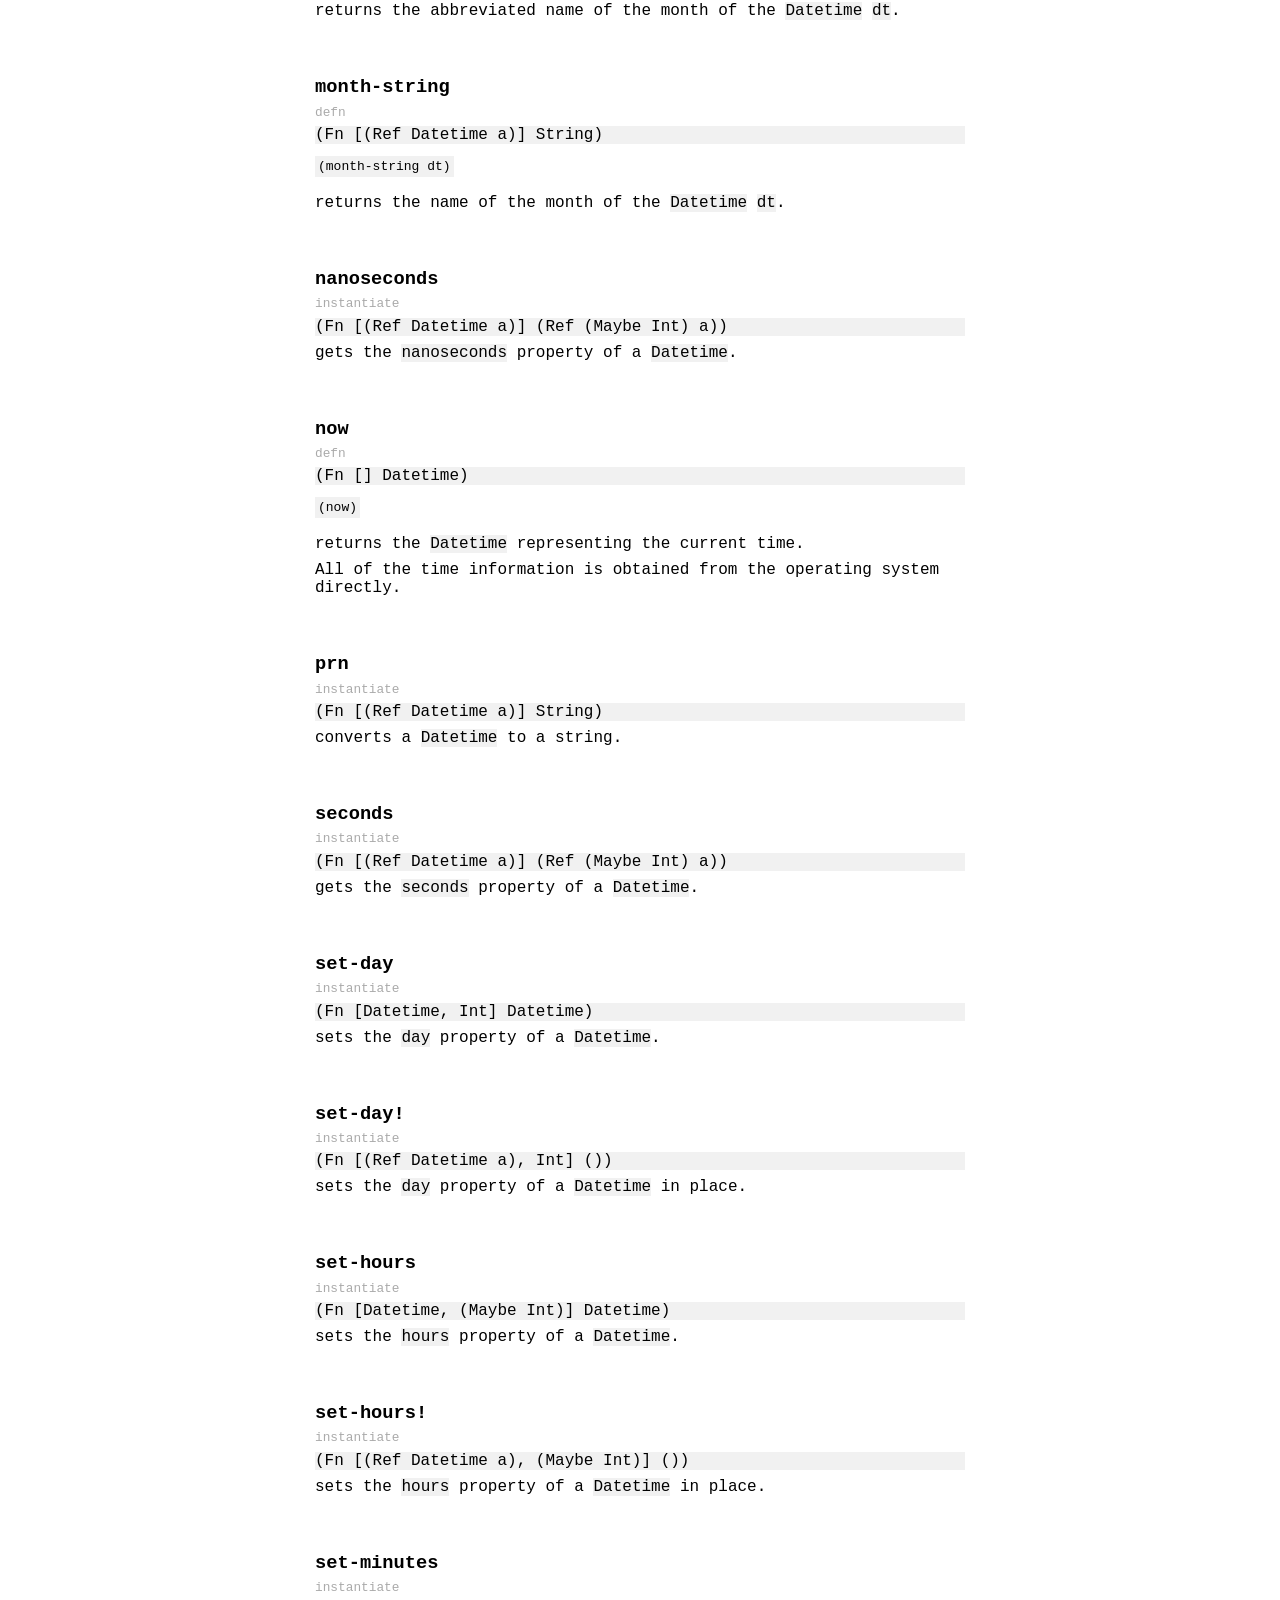
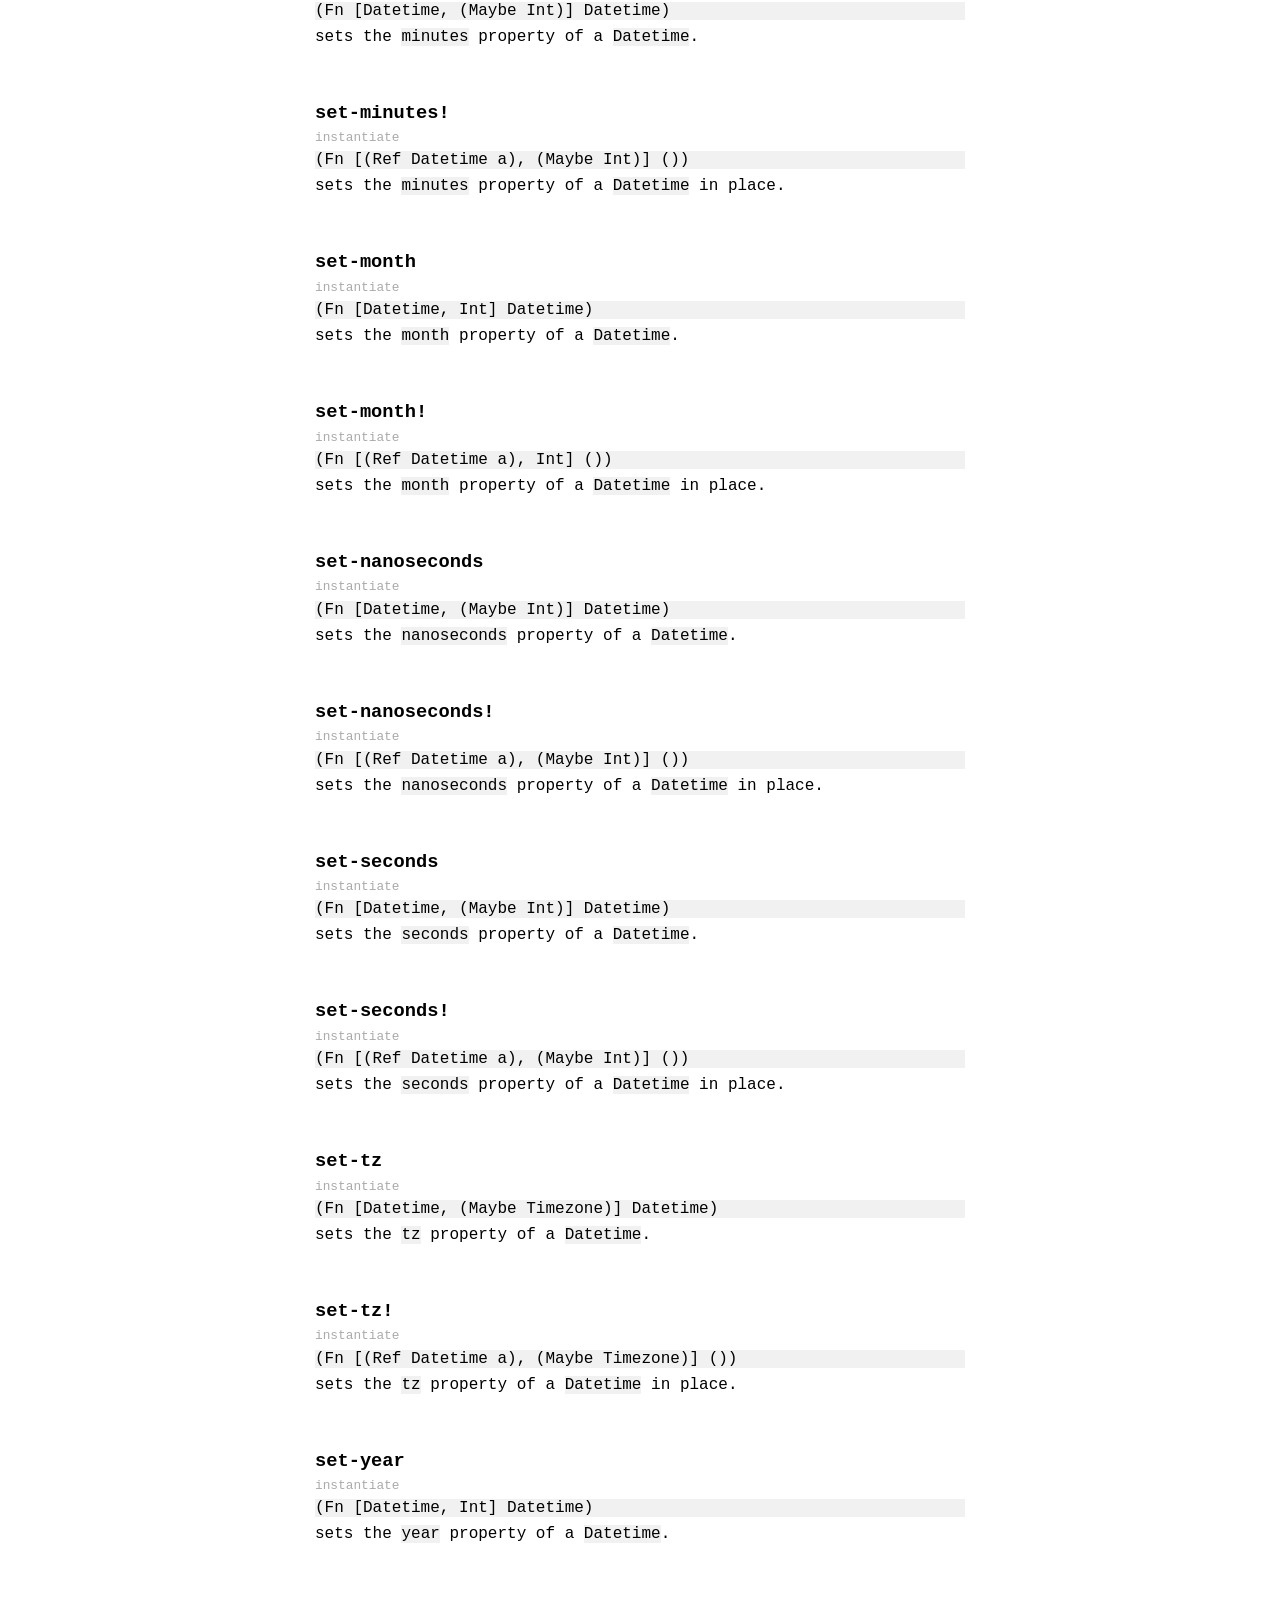
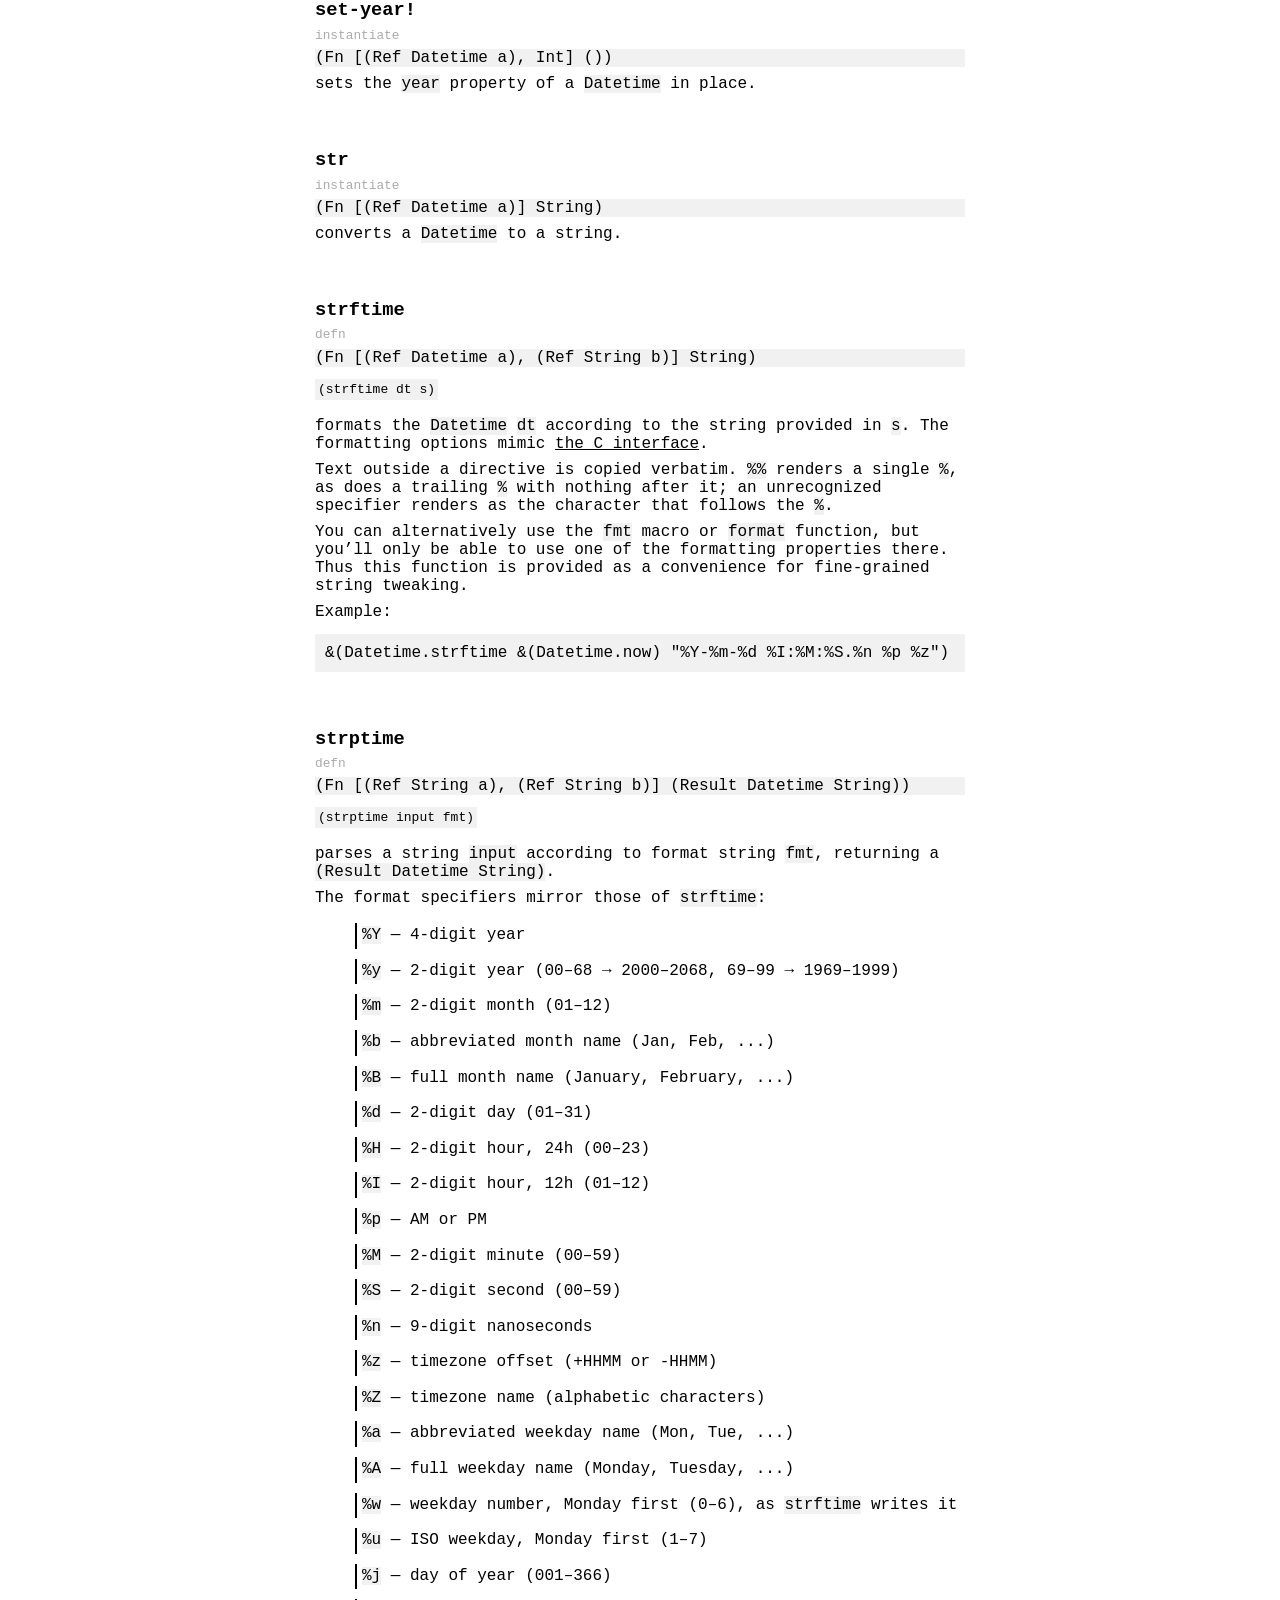
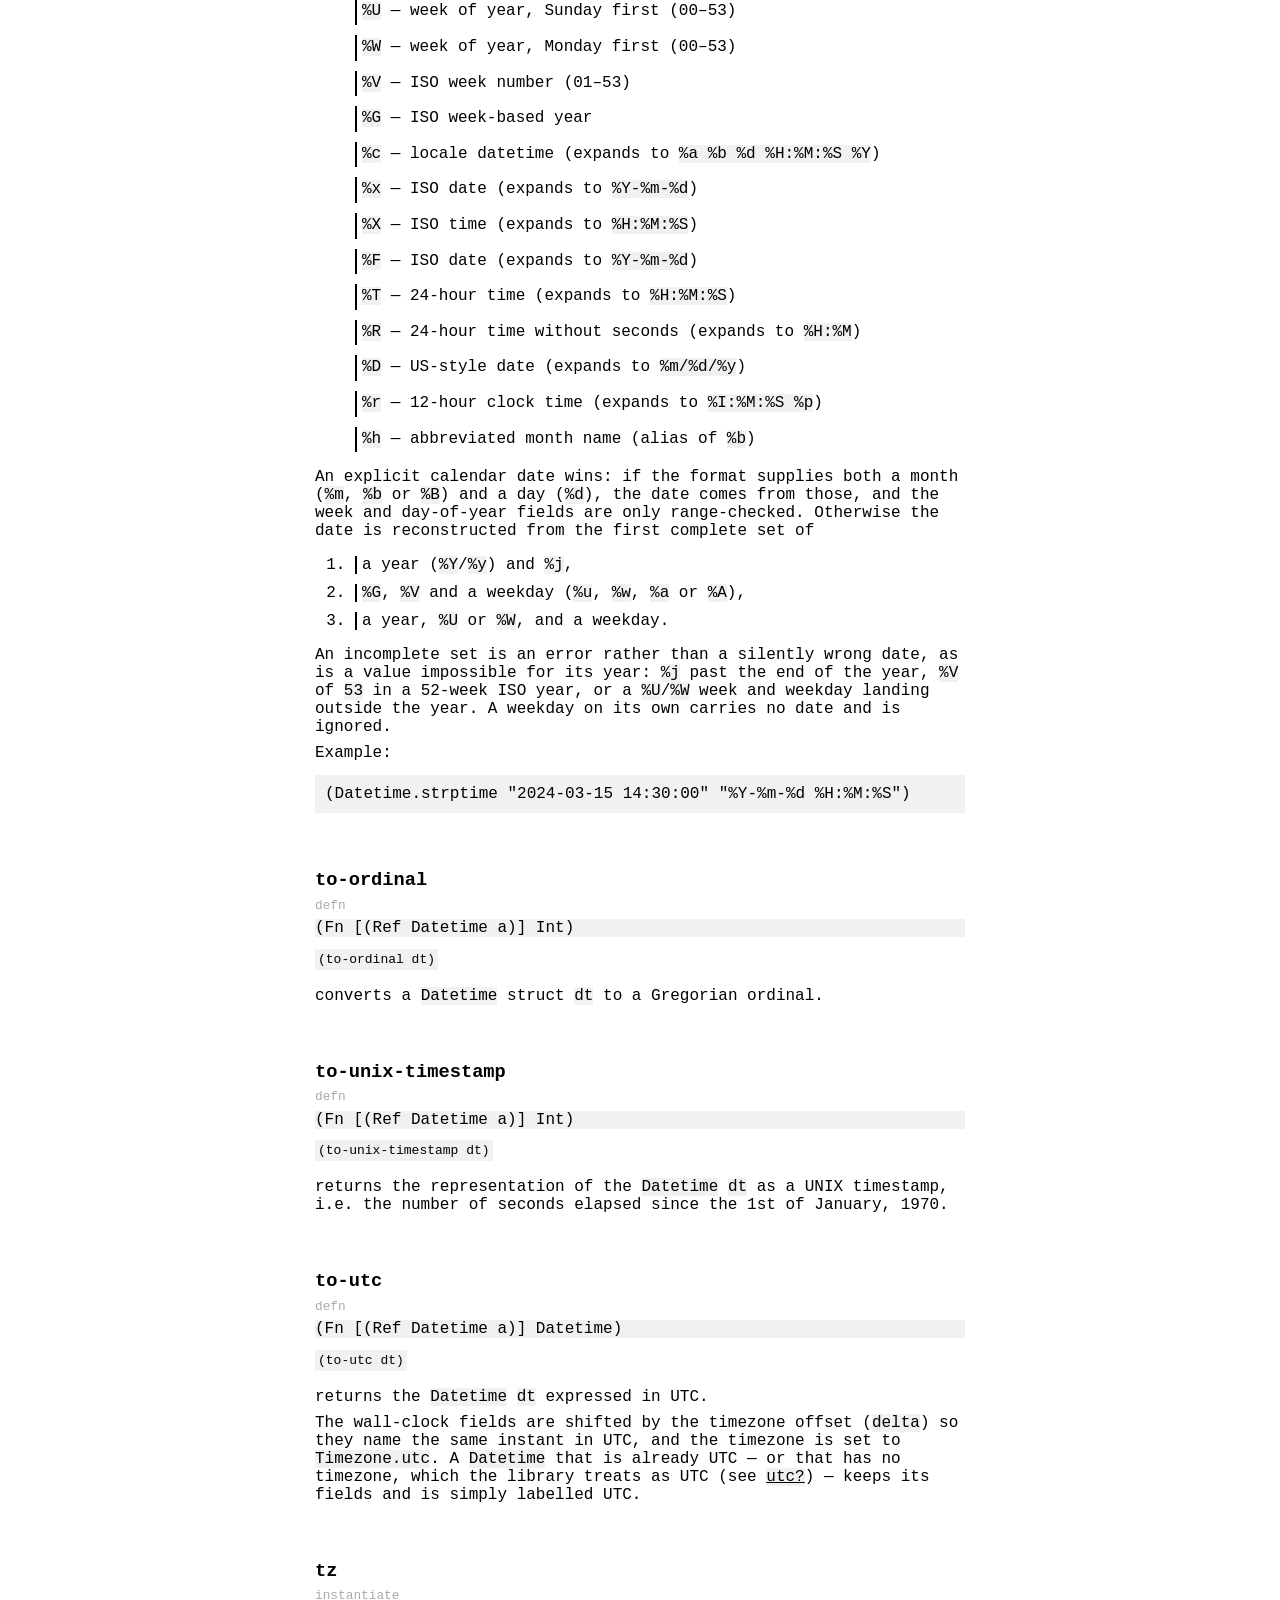
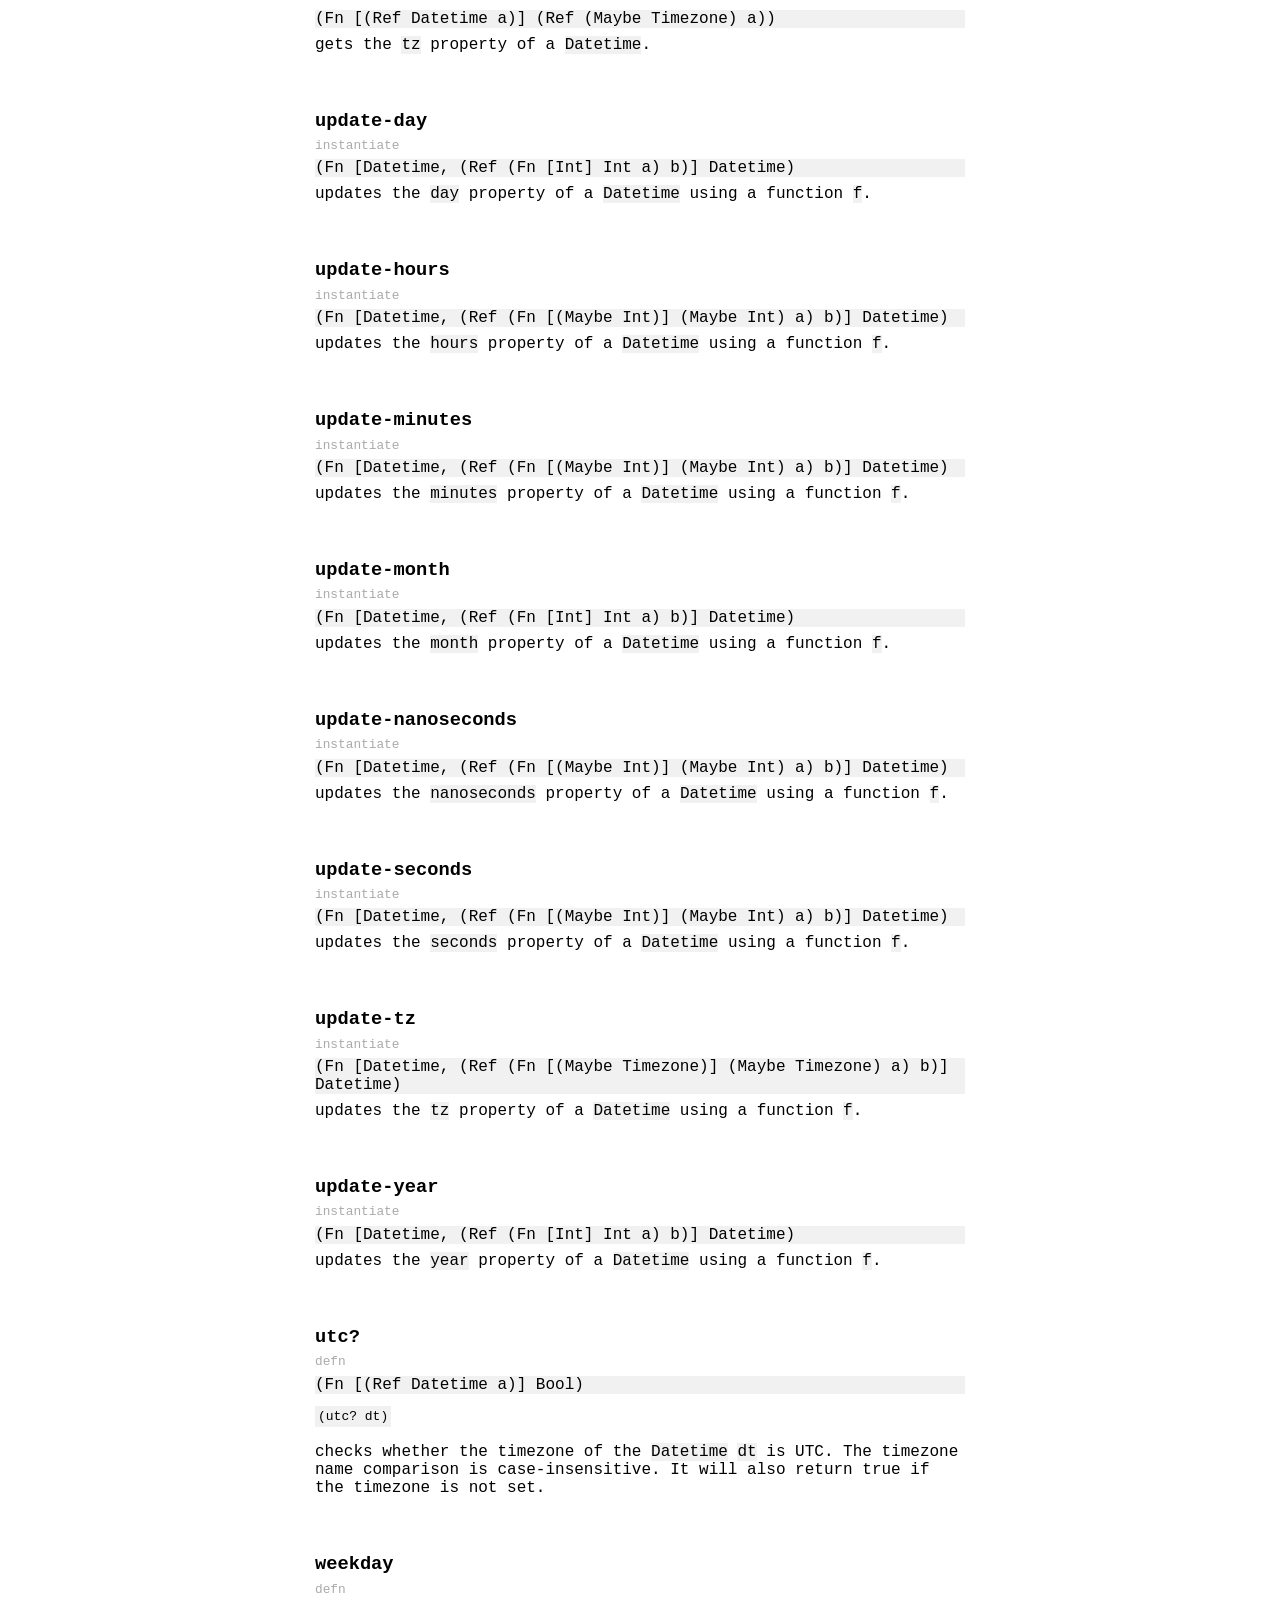
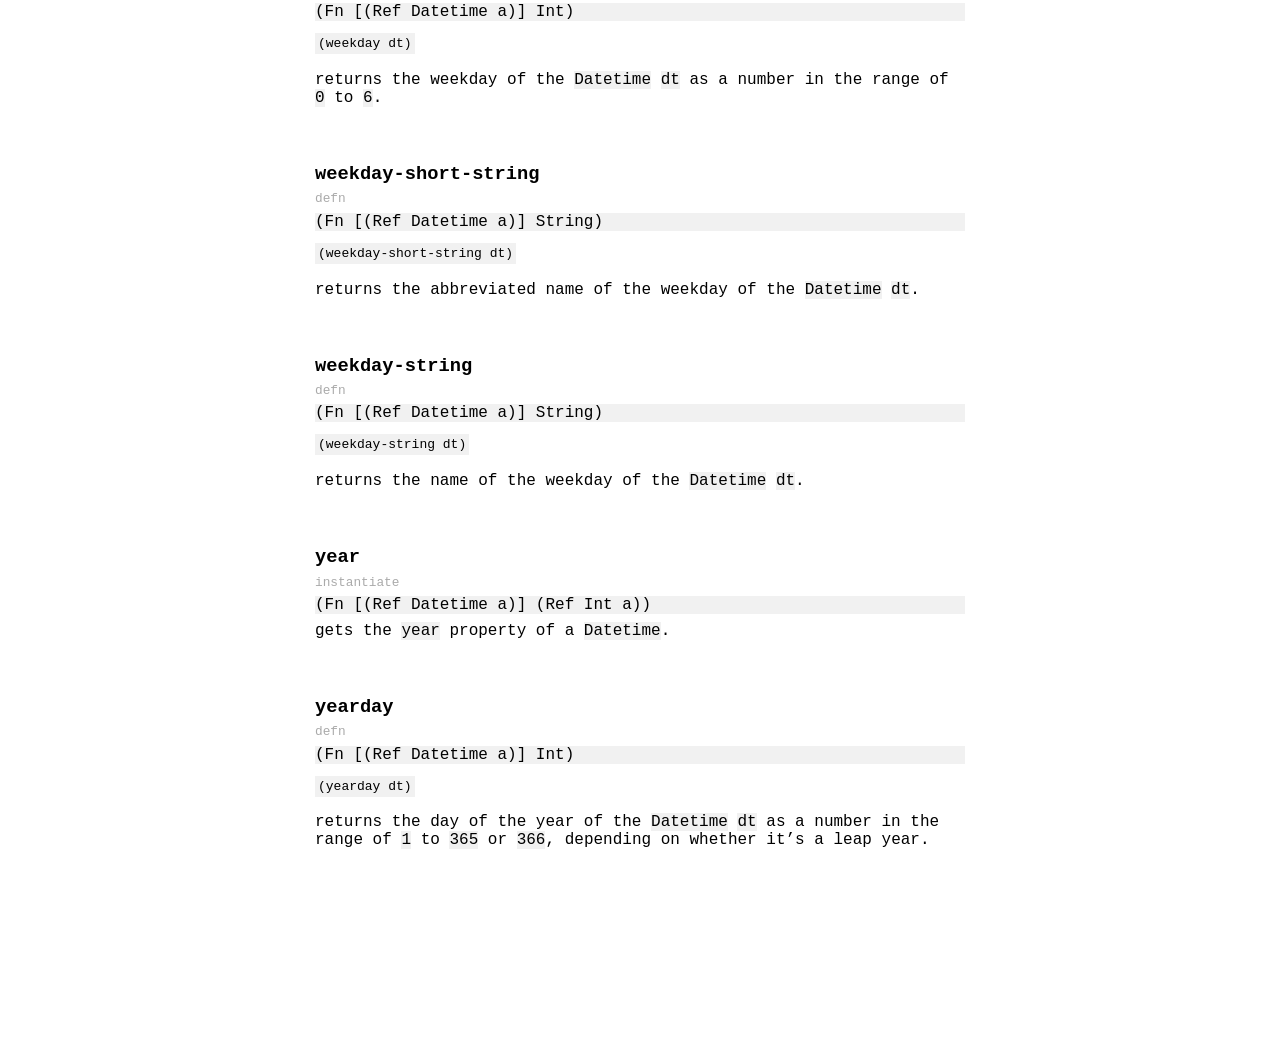
==== commit b9dec03d: "Rewrite strftime as a single-pass byte scanner strftime split the format string on `%` and glued a `" ====
--- a/docs/Datetime.html
+++ b/docs/Datetime.html
@@ -1108,7 +1108,7 @@
                         defn
                     </div>
                     <p class="sig">
-                        (Fn [a, (Ref String b)] String)
+                        (Fn [(Ref Datetime a), (Ref String b)] String)
                     </p>
                     <pre class="args">
                         (strftime dt s)
@@ -1116,6 +1116,9 @@
                     <p class="doc">
                         <p>formats the <code>Datetime</code> <code>dt</code> according to the string provided
 in <code>s</code>. The formatting options mimic <a href="http://www.cplusplus.com/reference/ctime/strftime/">the C interface</a>.</p>
+<p>Text outside a directive is copied verbatim. <code>%%</code> renders a single <code>%</code>, as does
+a trailing <code>%</code> with nothing after it; an unrecognized specifier renders as the
+character that follows the <code>%</code>.</p>
 <p>You can alternatively use the <code>fmt</code> macro or <code>format</code> function, but you’ll only
 be able to use one of the formatting properties there. Thus this function is
 provided as a convenience for fine-grained string tweaking.</p>
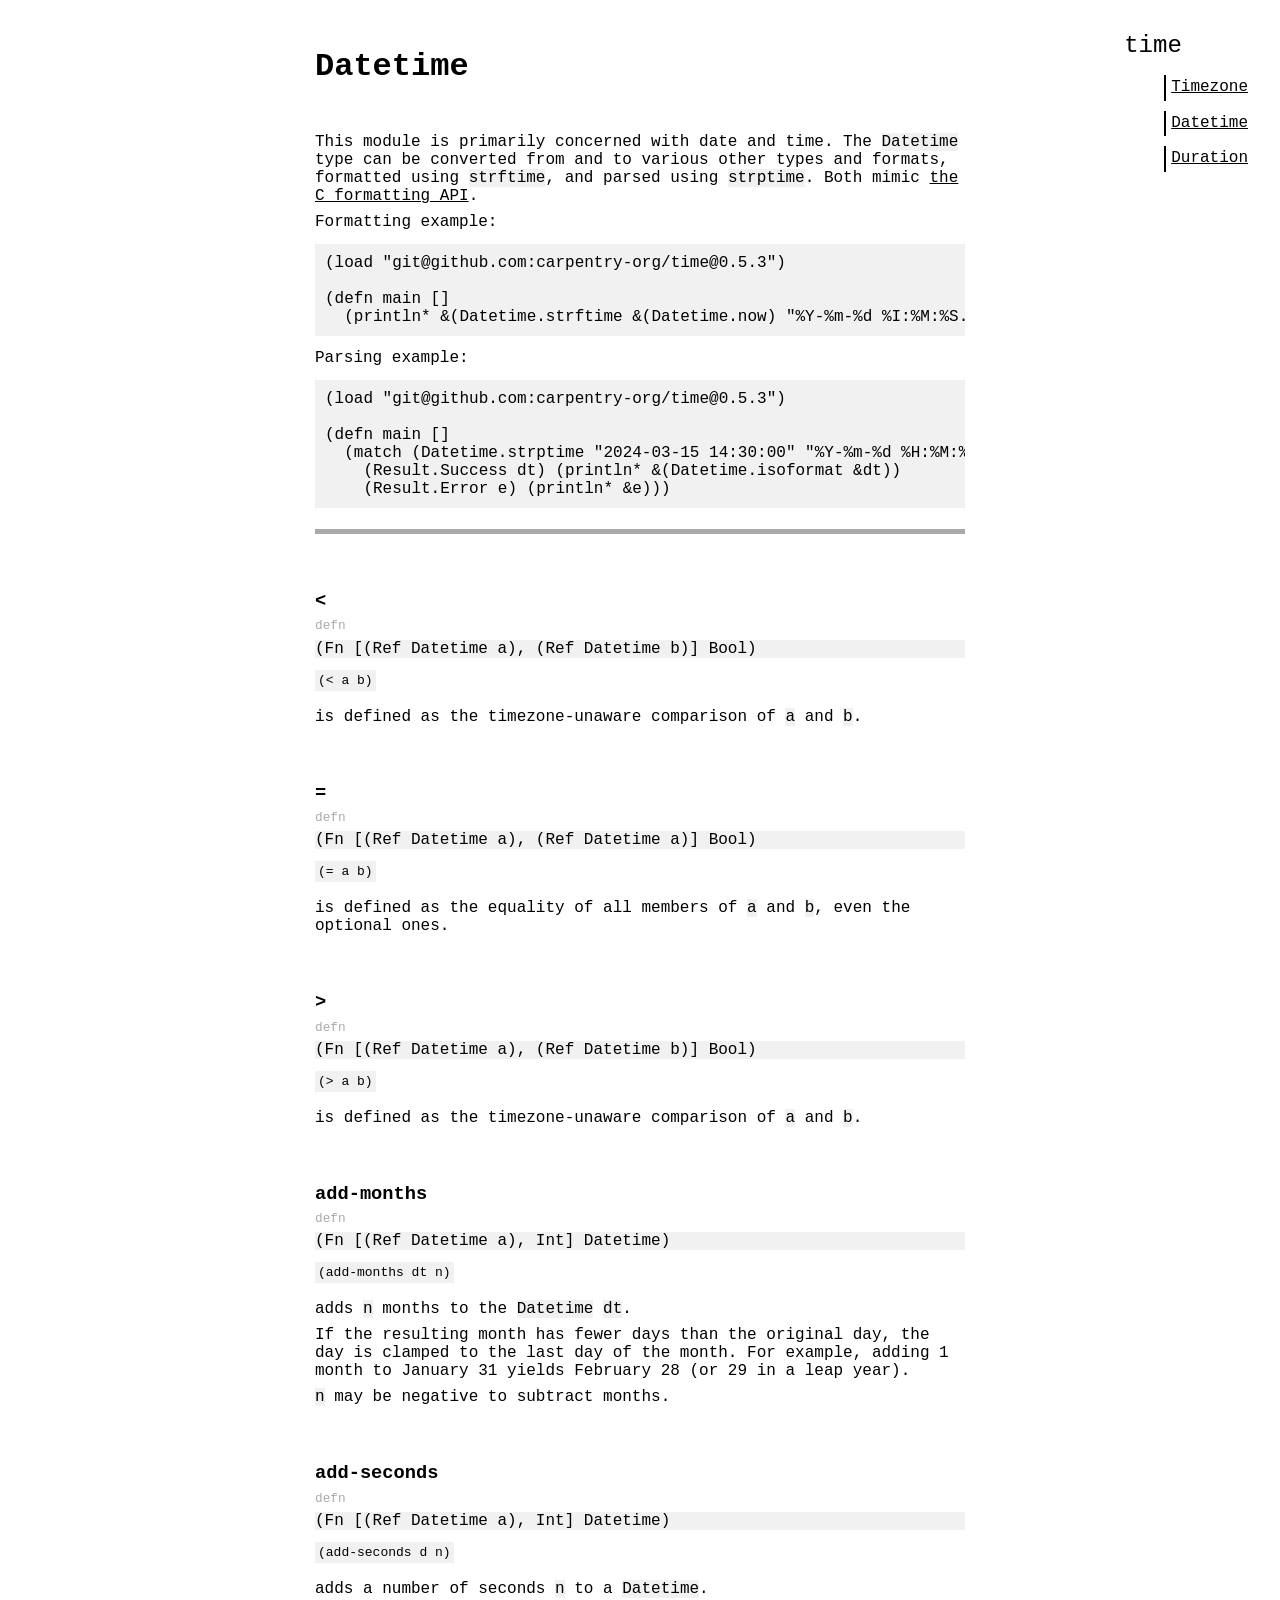
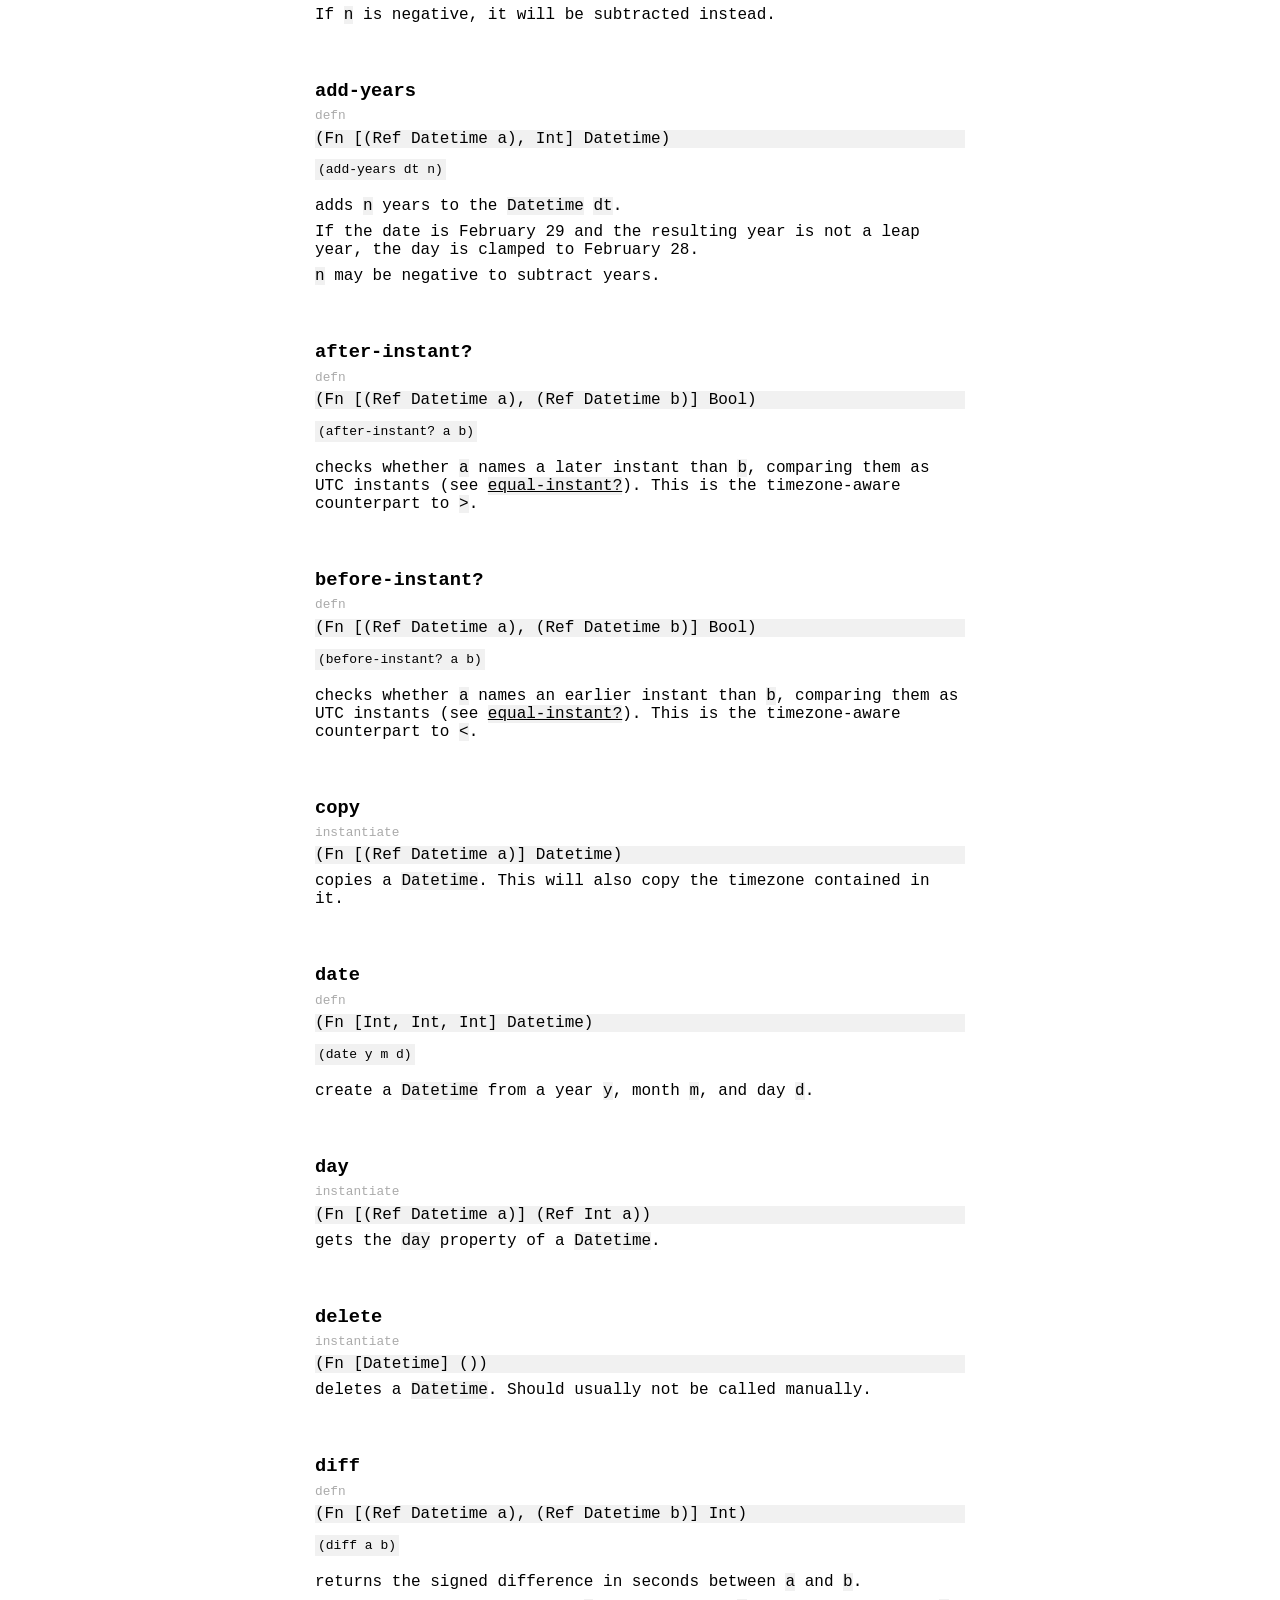
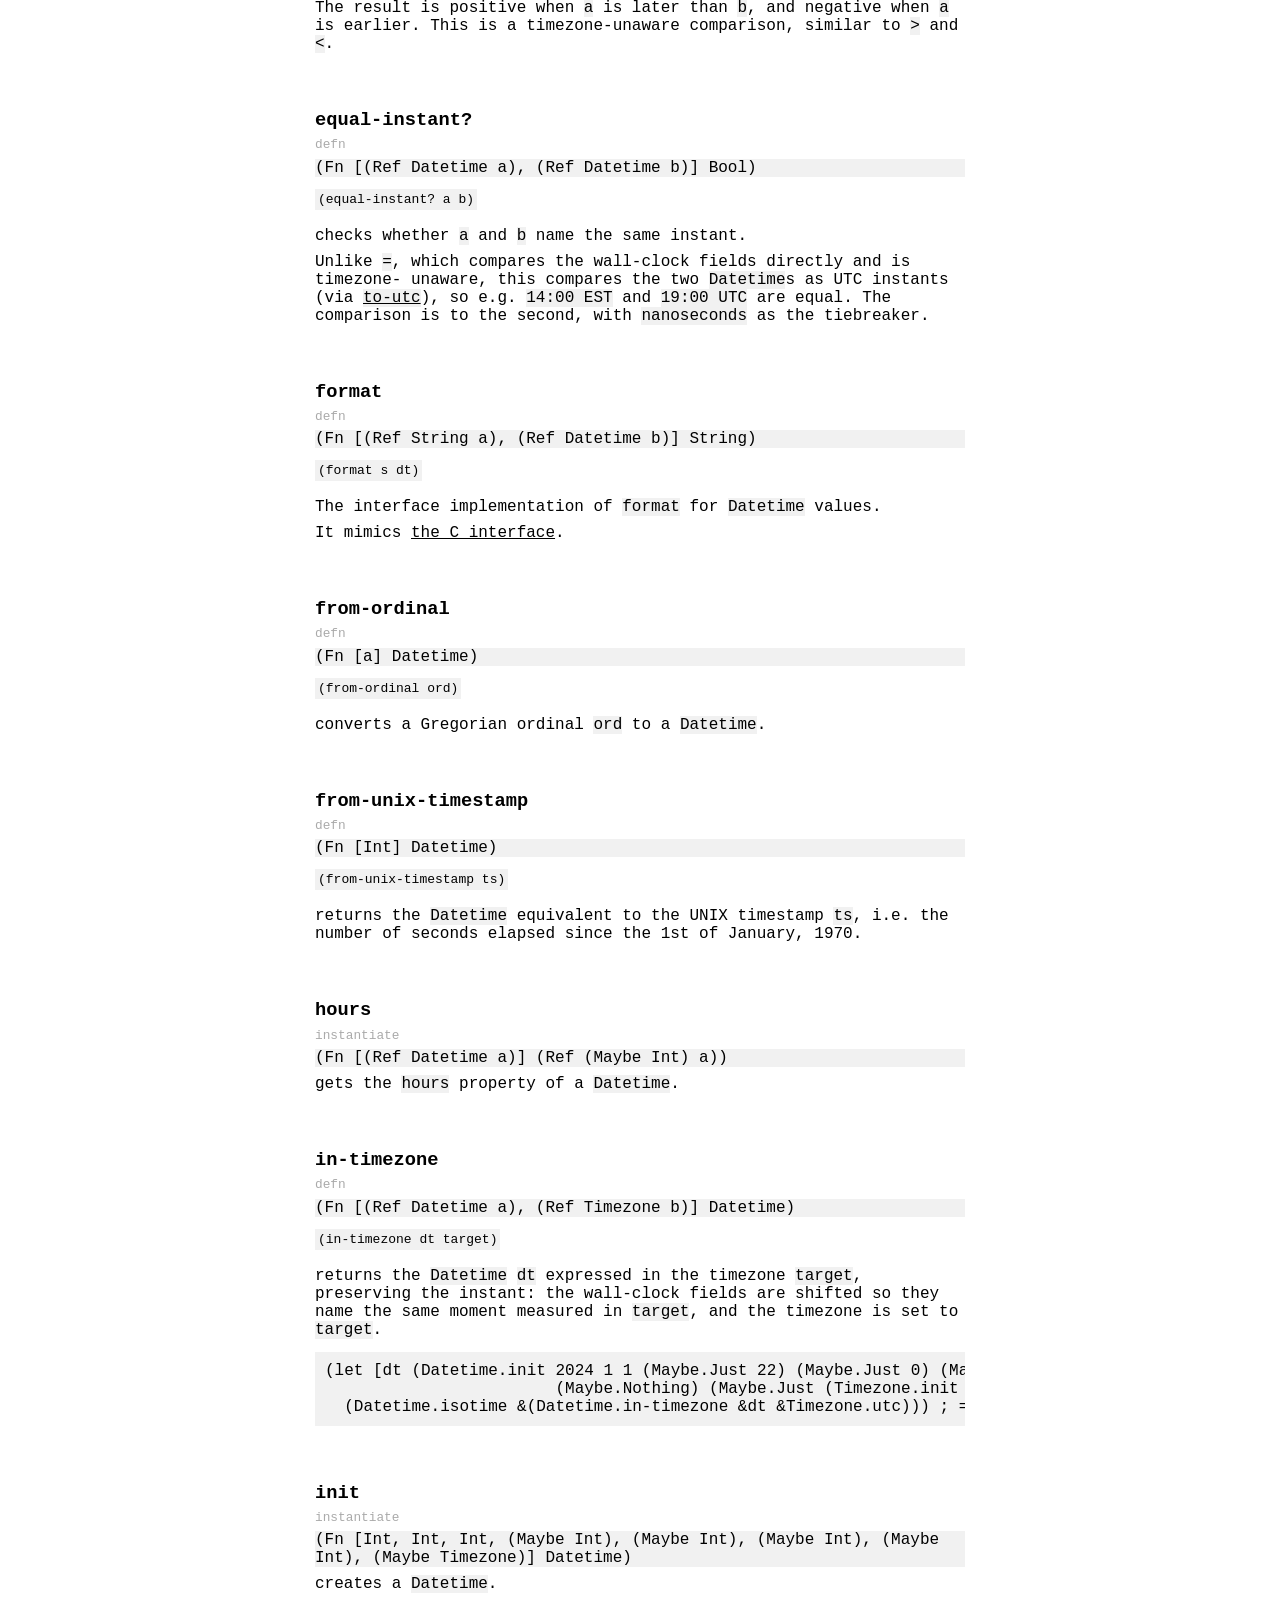
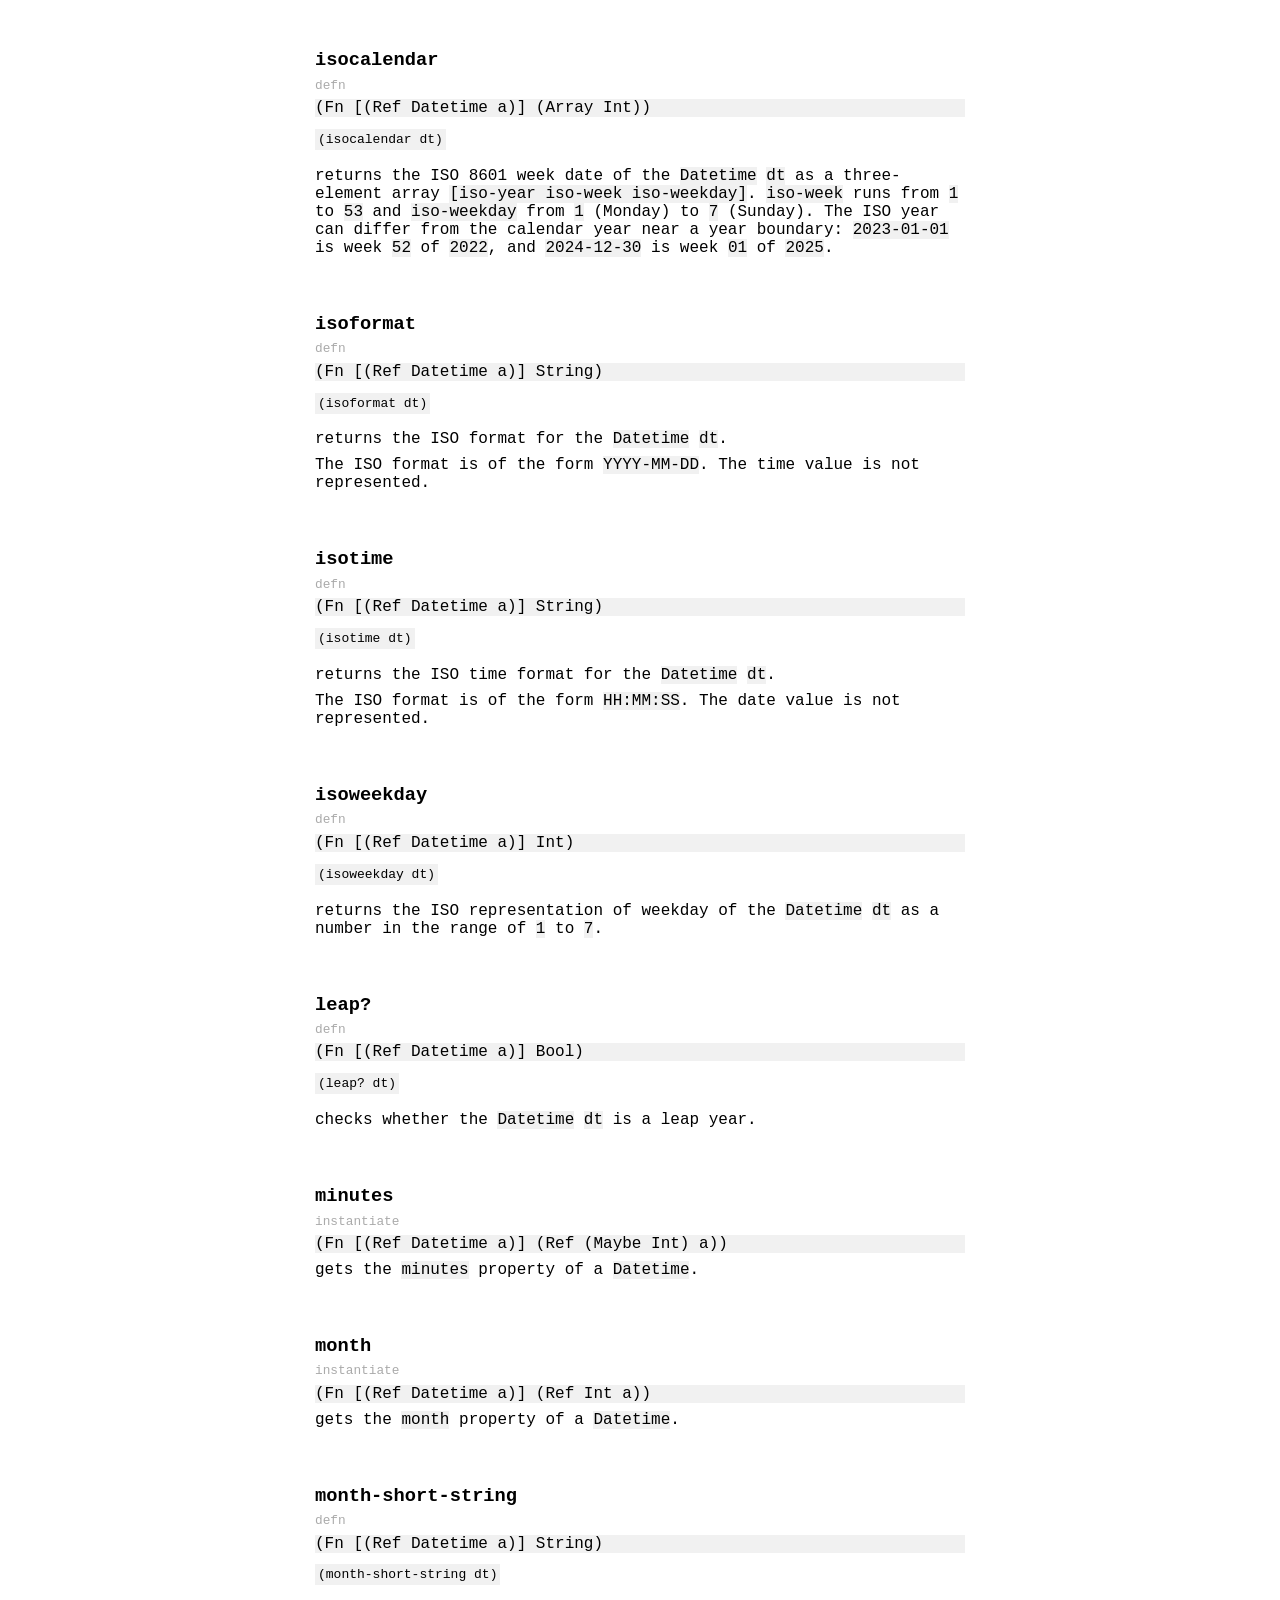
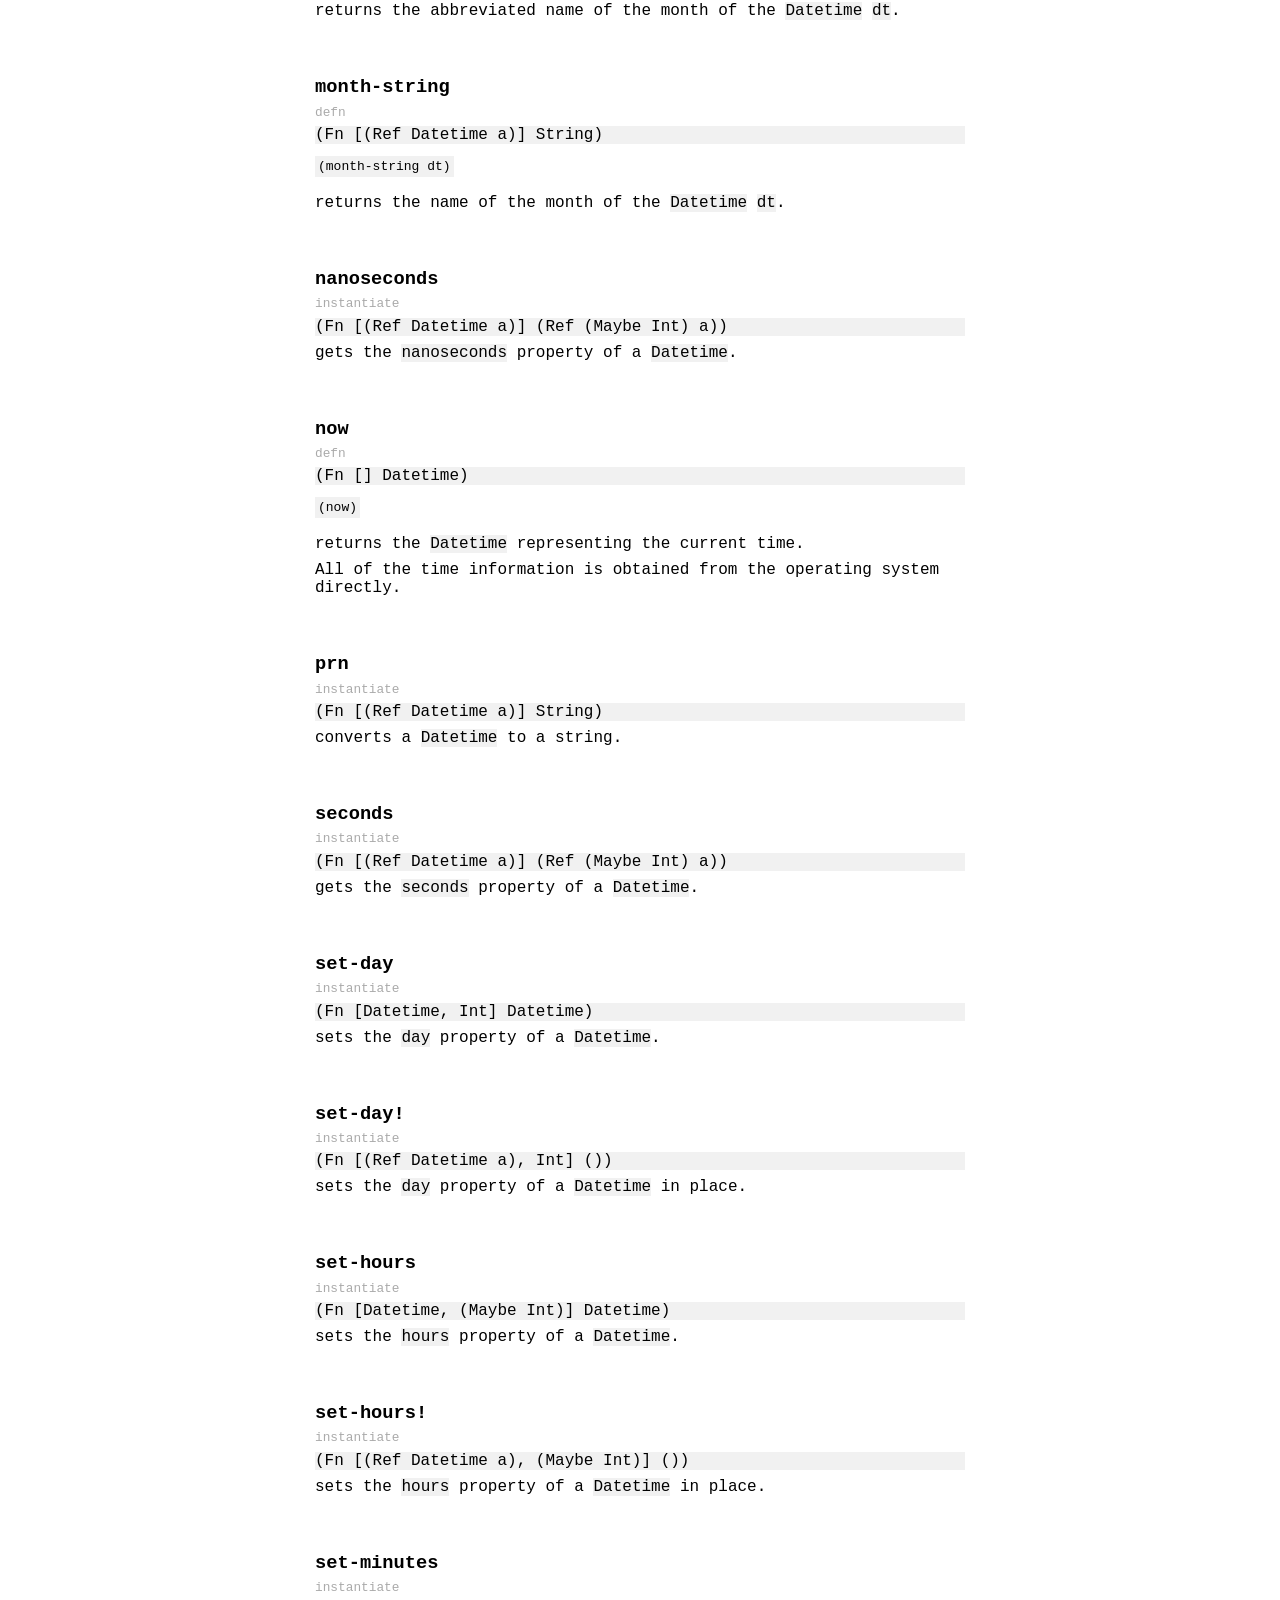
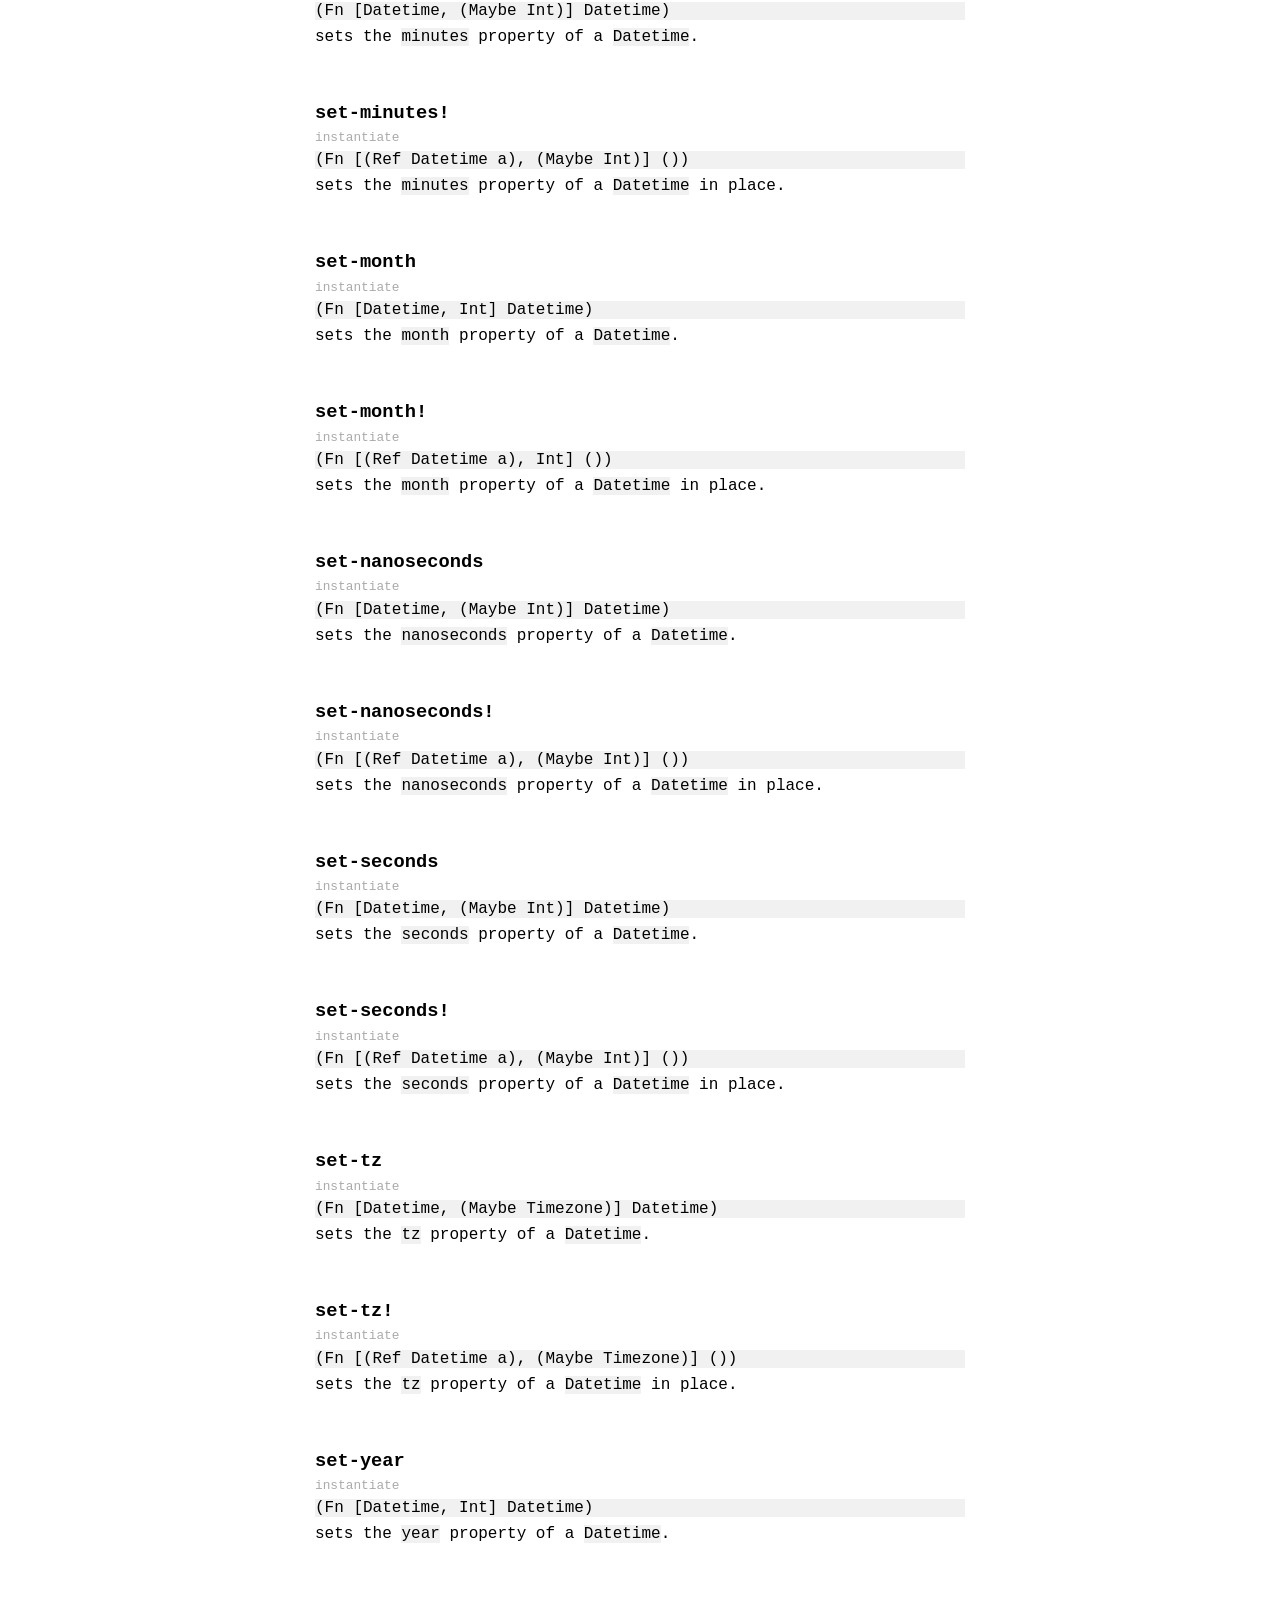
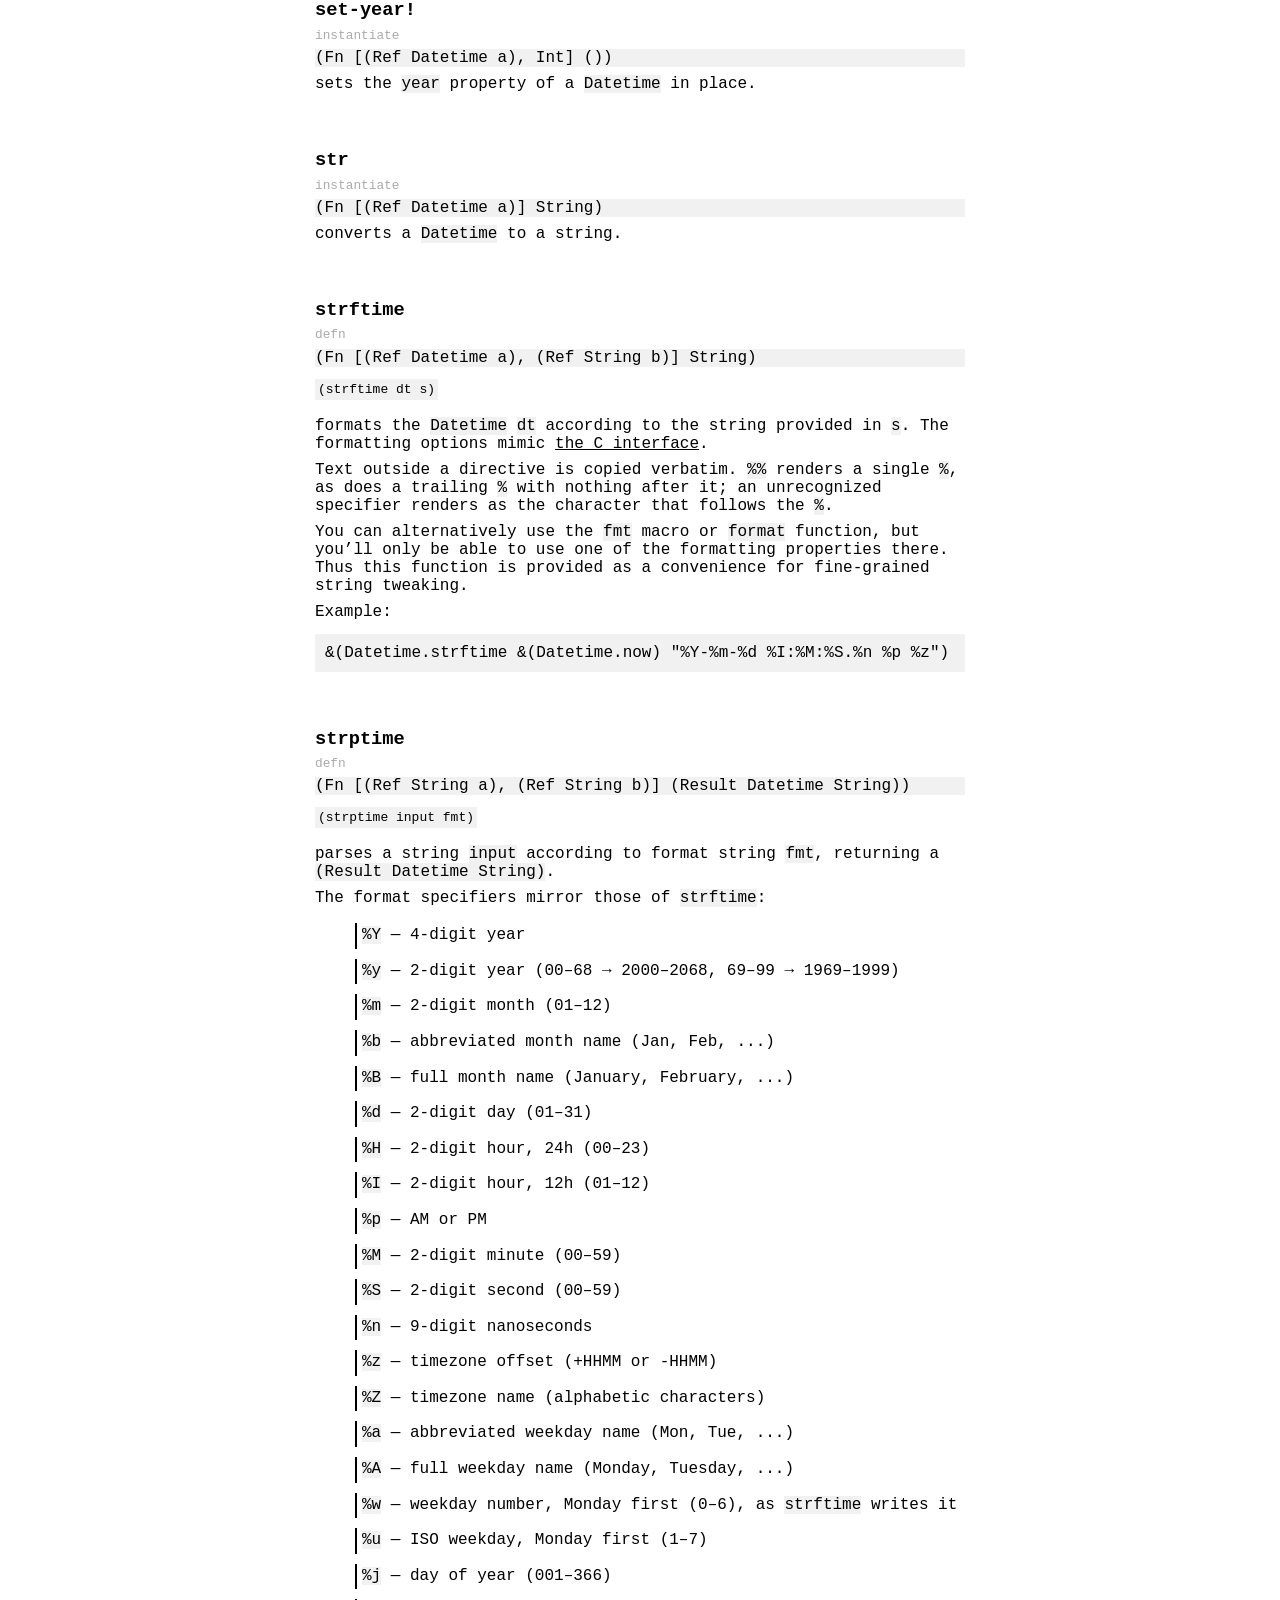
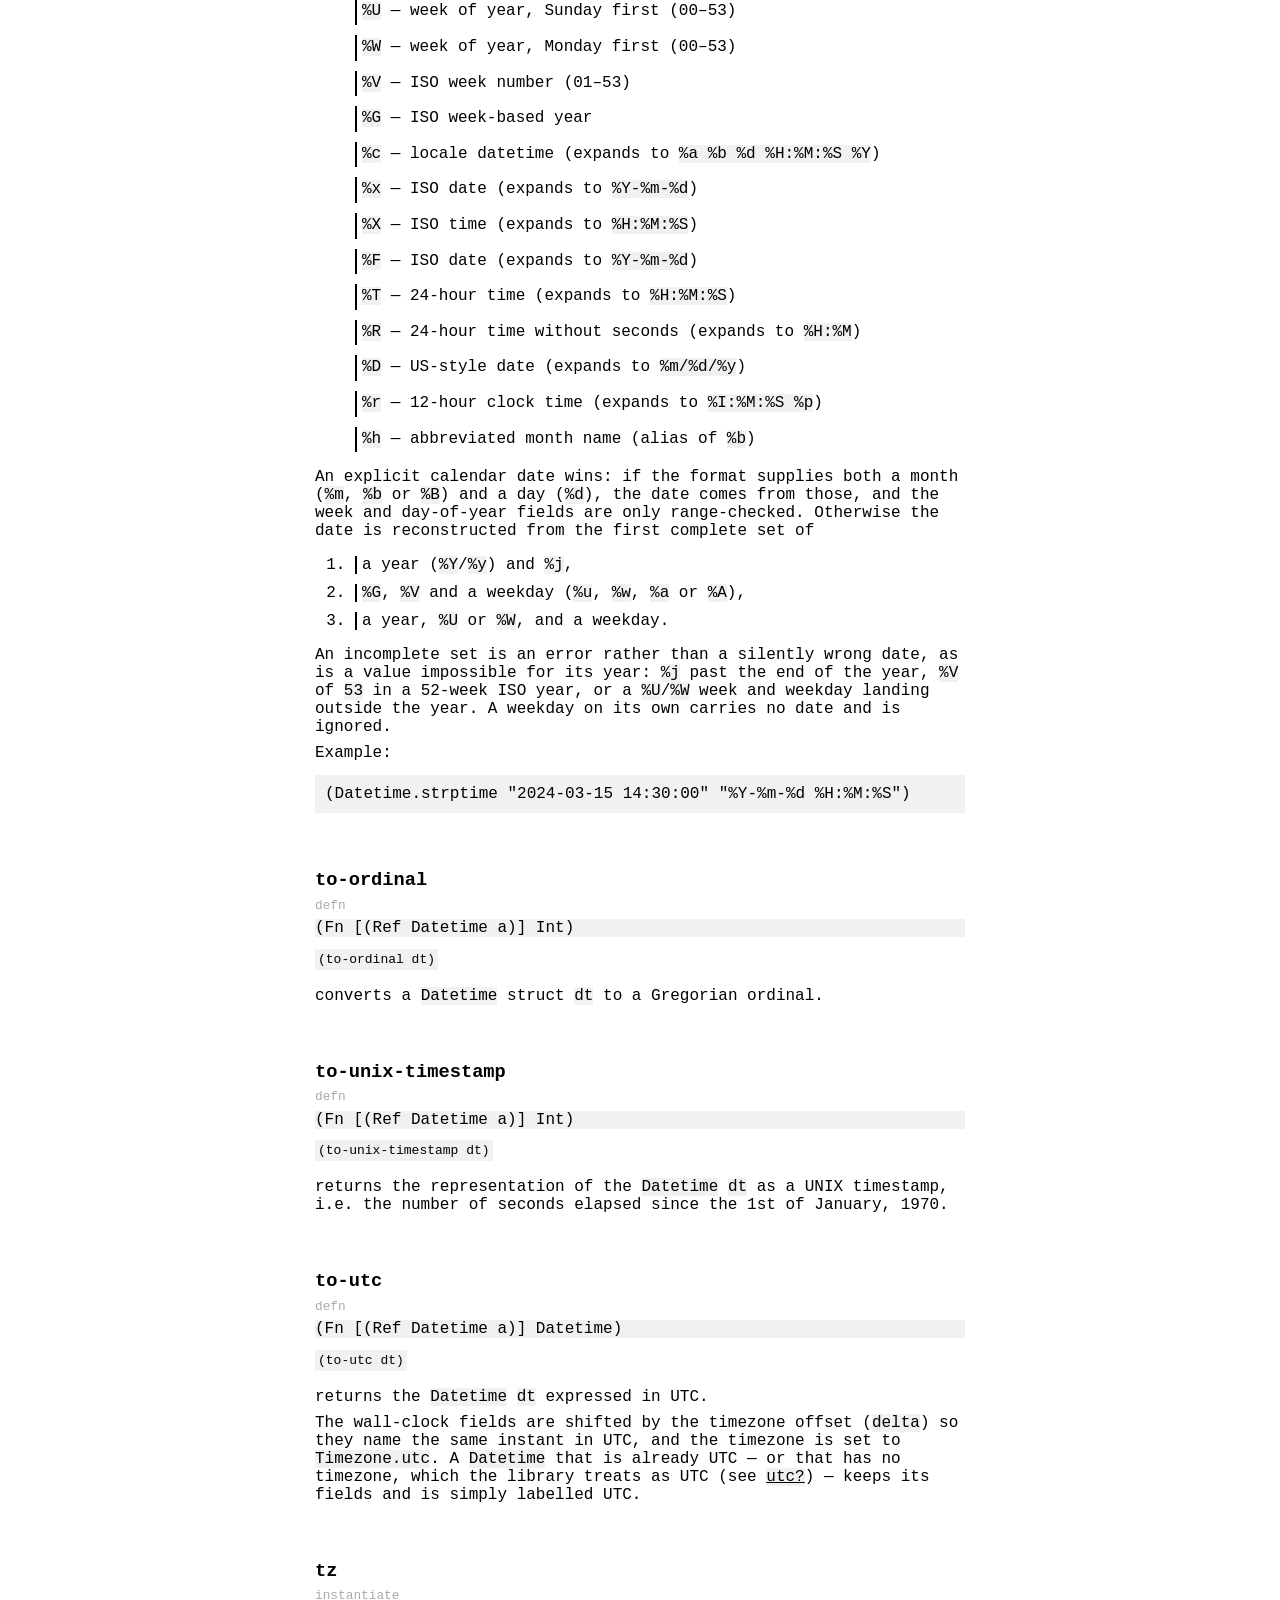
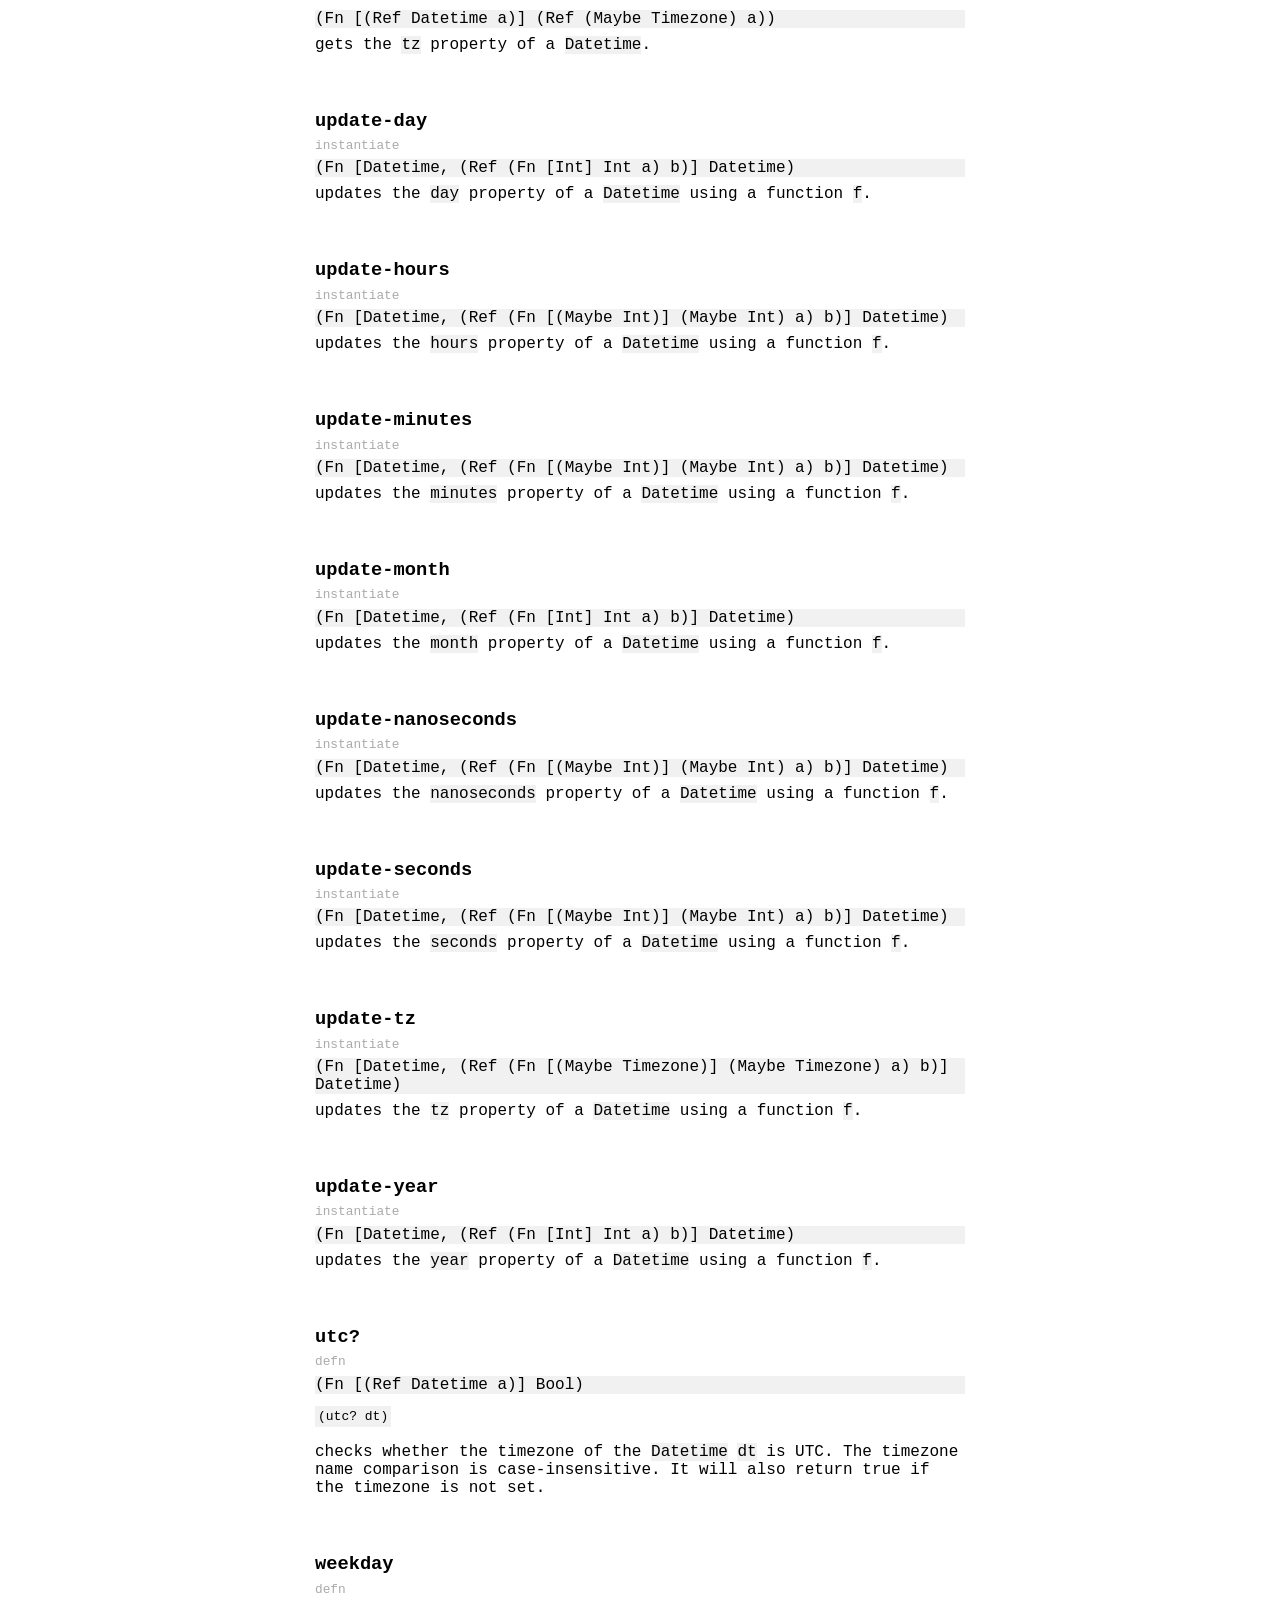
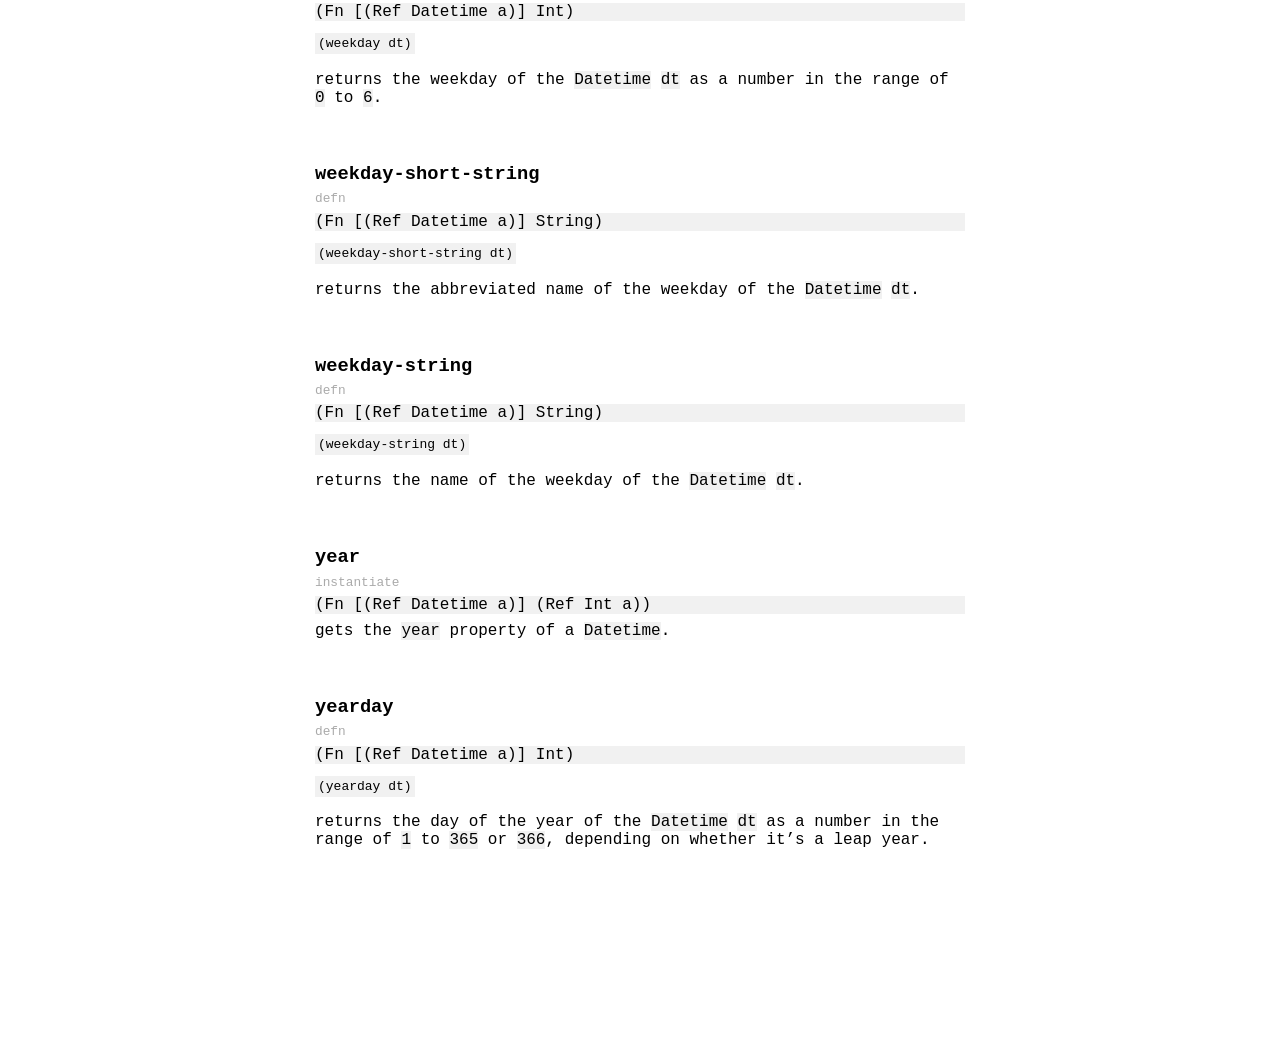
==== commit 3437730c: "0.5.3: correct the repo name and version in the docstring load examples" ====
--- a/docs/Datetime.html
+++ b/docs/Datetime.html
@@ -45,13 +45,13 @@
 formatted using <code>strftime</code>, and parsed using <code>strptime</code>. Both mimic
 <a href="http://www.cplusplus.com/reference/ctime/strftime/">the C formatting API</a>.</p>
 <p>Formatting example:</p>
-<pre><code>(load &quot;git@github.com:carpentry-org/time.carp@0.5.0&quot;)
+<pre><code>(load &quot;git@github.com:carpentry-org/time@0.5.3&quot;)
 
 (defn main []
   (println* &amp;(Datetime.strftime &amp;(Datetime.now) &quot;%Y-%m-%d %I:%M:%S.%n %p %z&quot;)))
 </code></pre>
 <p>Parsing example:</p>
-<pre><code>(load &quot;git@github.com:carpentry-org/time.carp@0.5.0&quot;)
+<pre><code>(load &quot;git@github.com:carpentry-org/time@0.5.3&quot;)
 
 (defn main []
   (match (Datetime.strptime &quot;2024-03-15 14:30:00&quot; &quot;%Y-%m-%d %H:%M:%S&quot;)
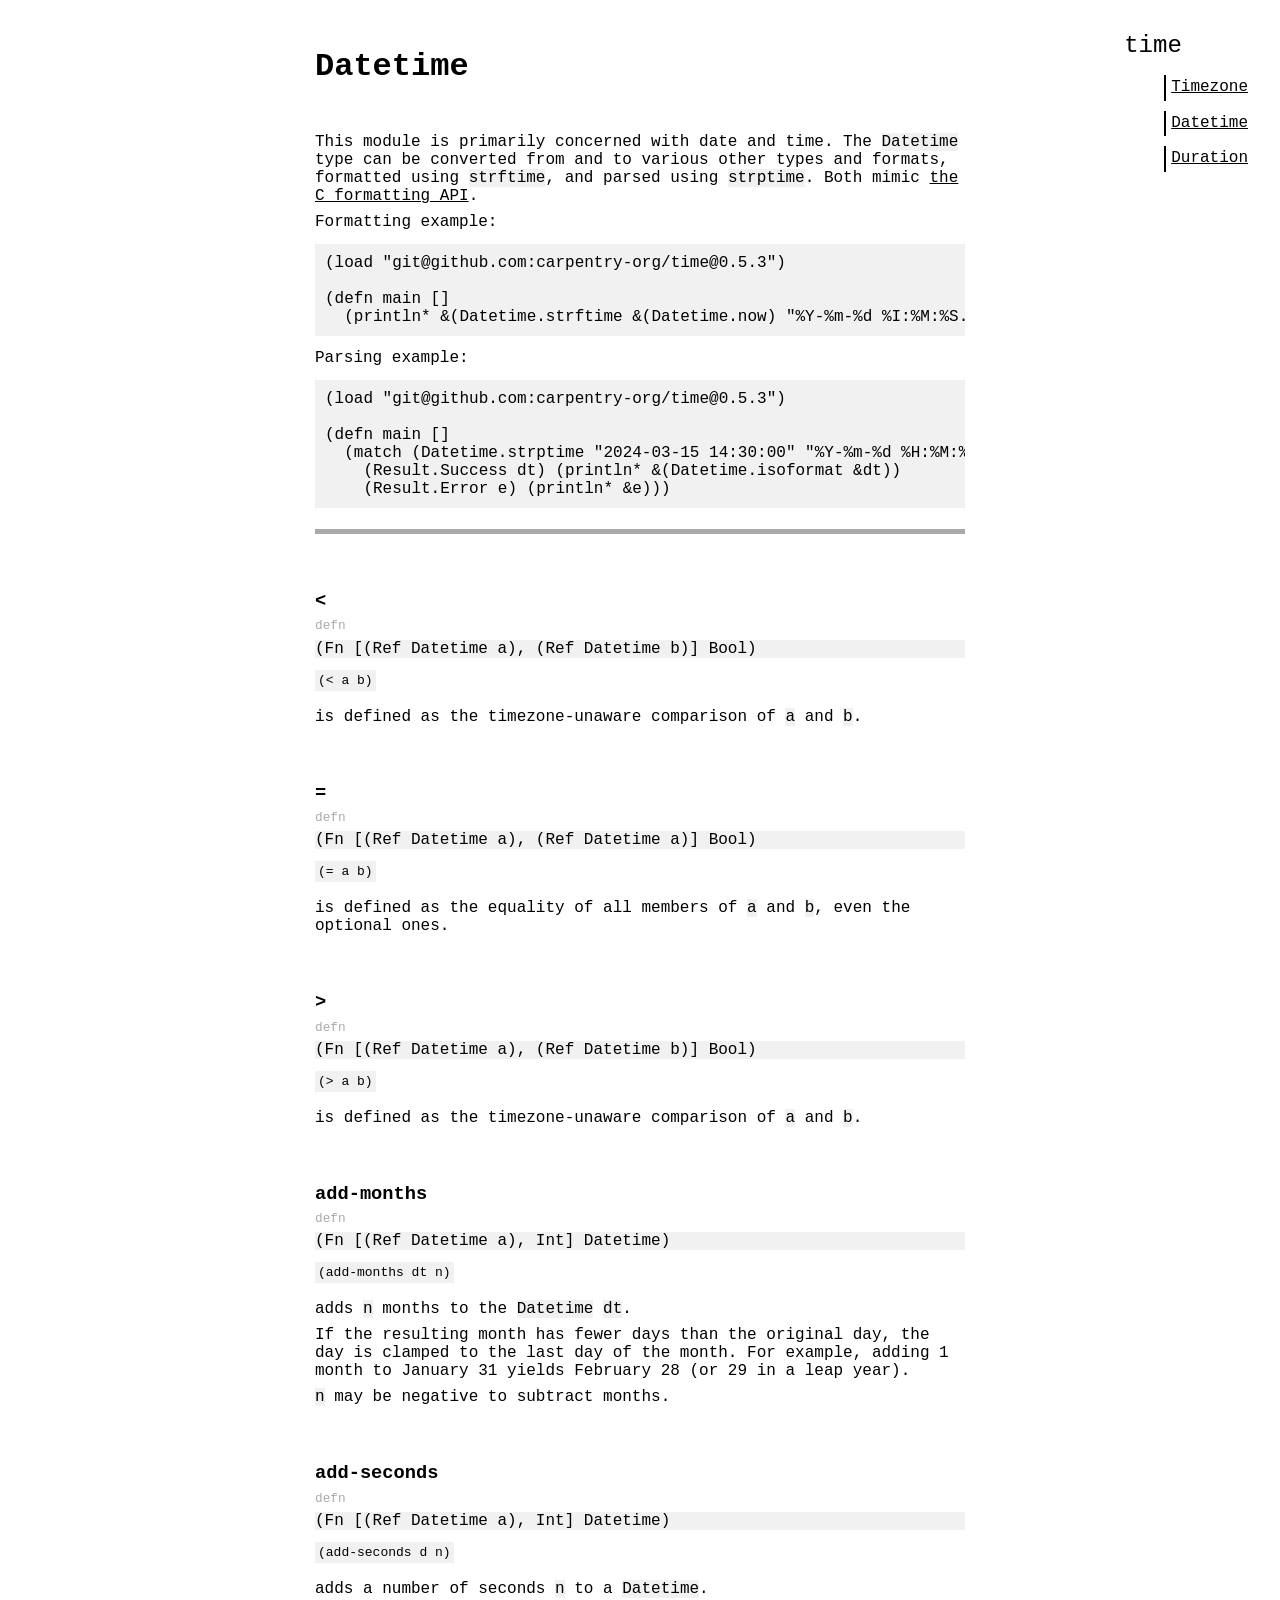
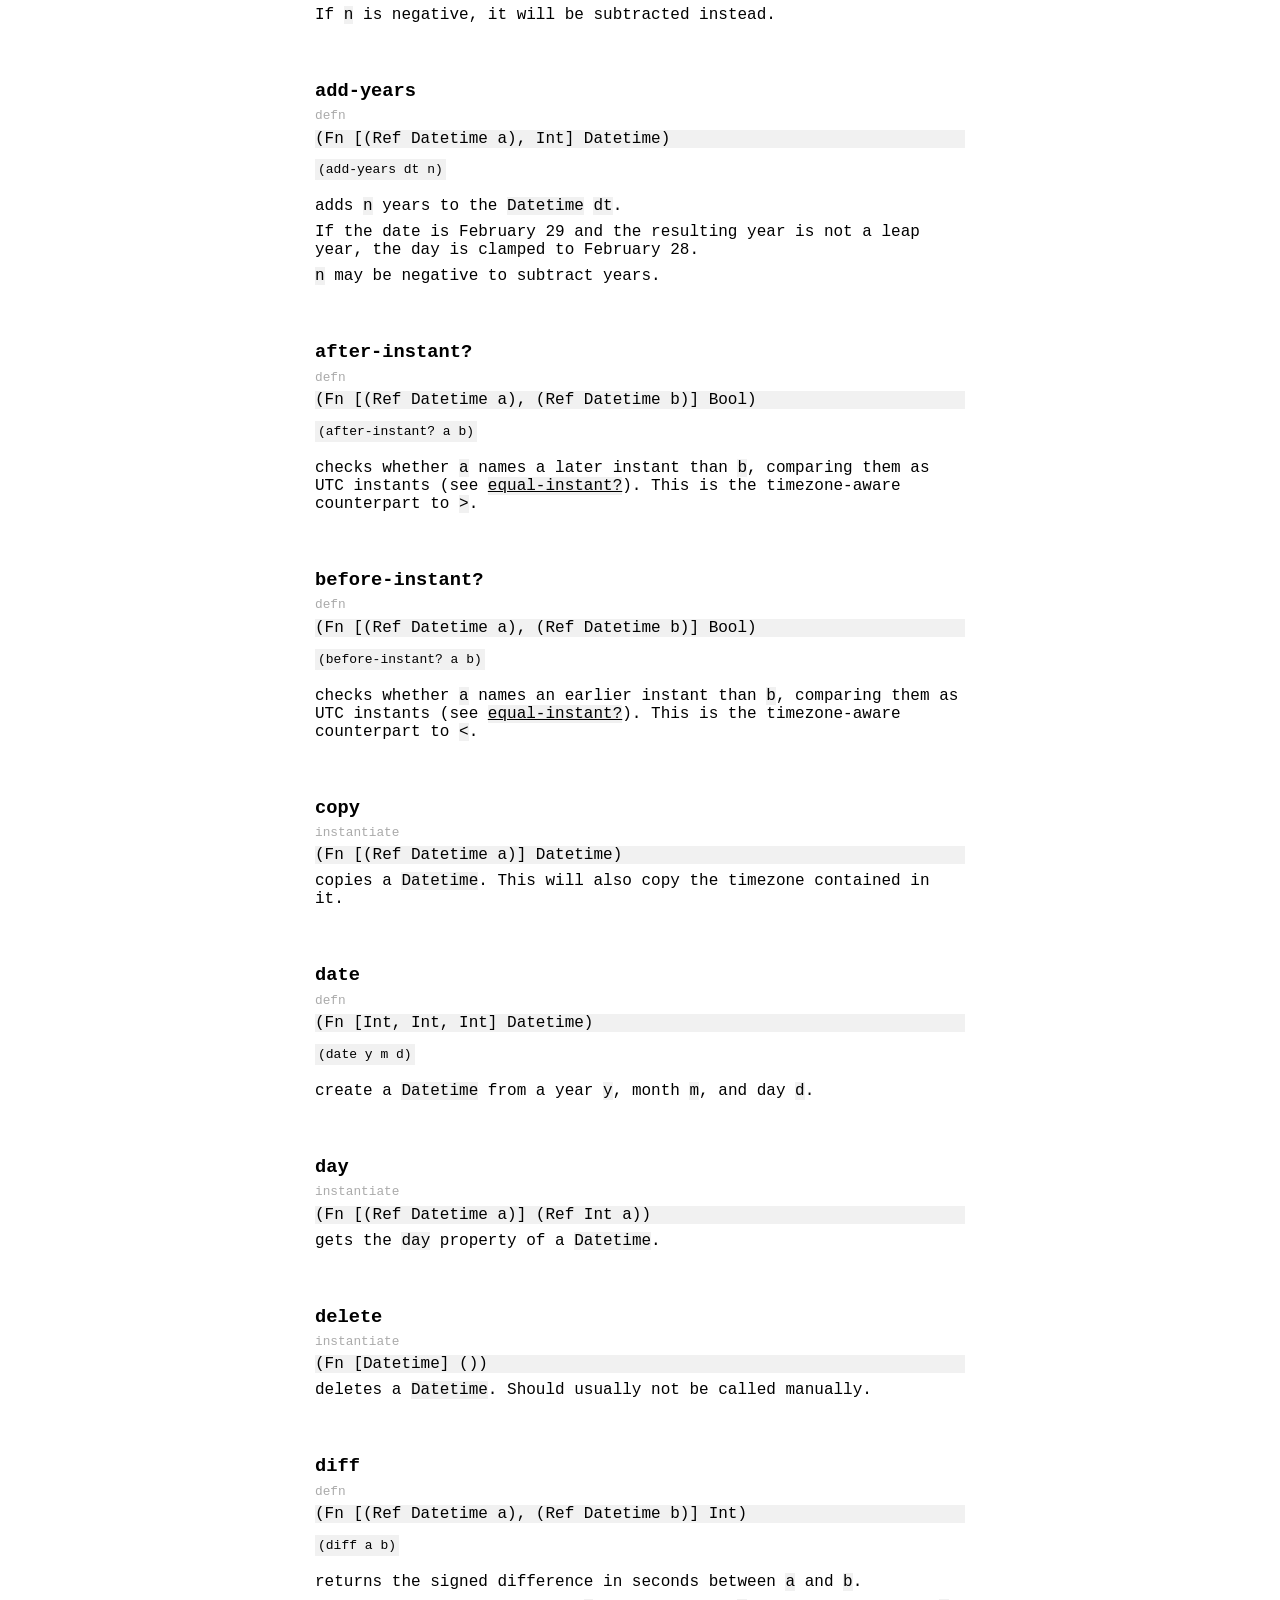
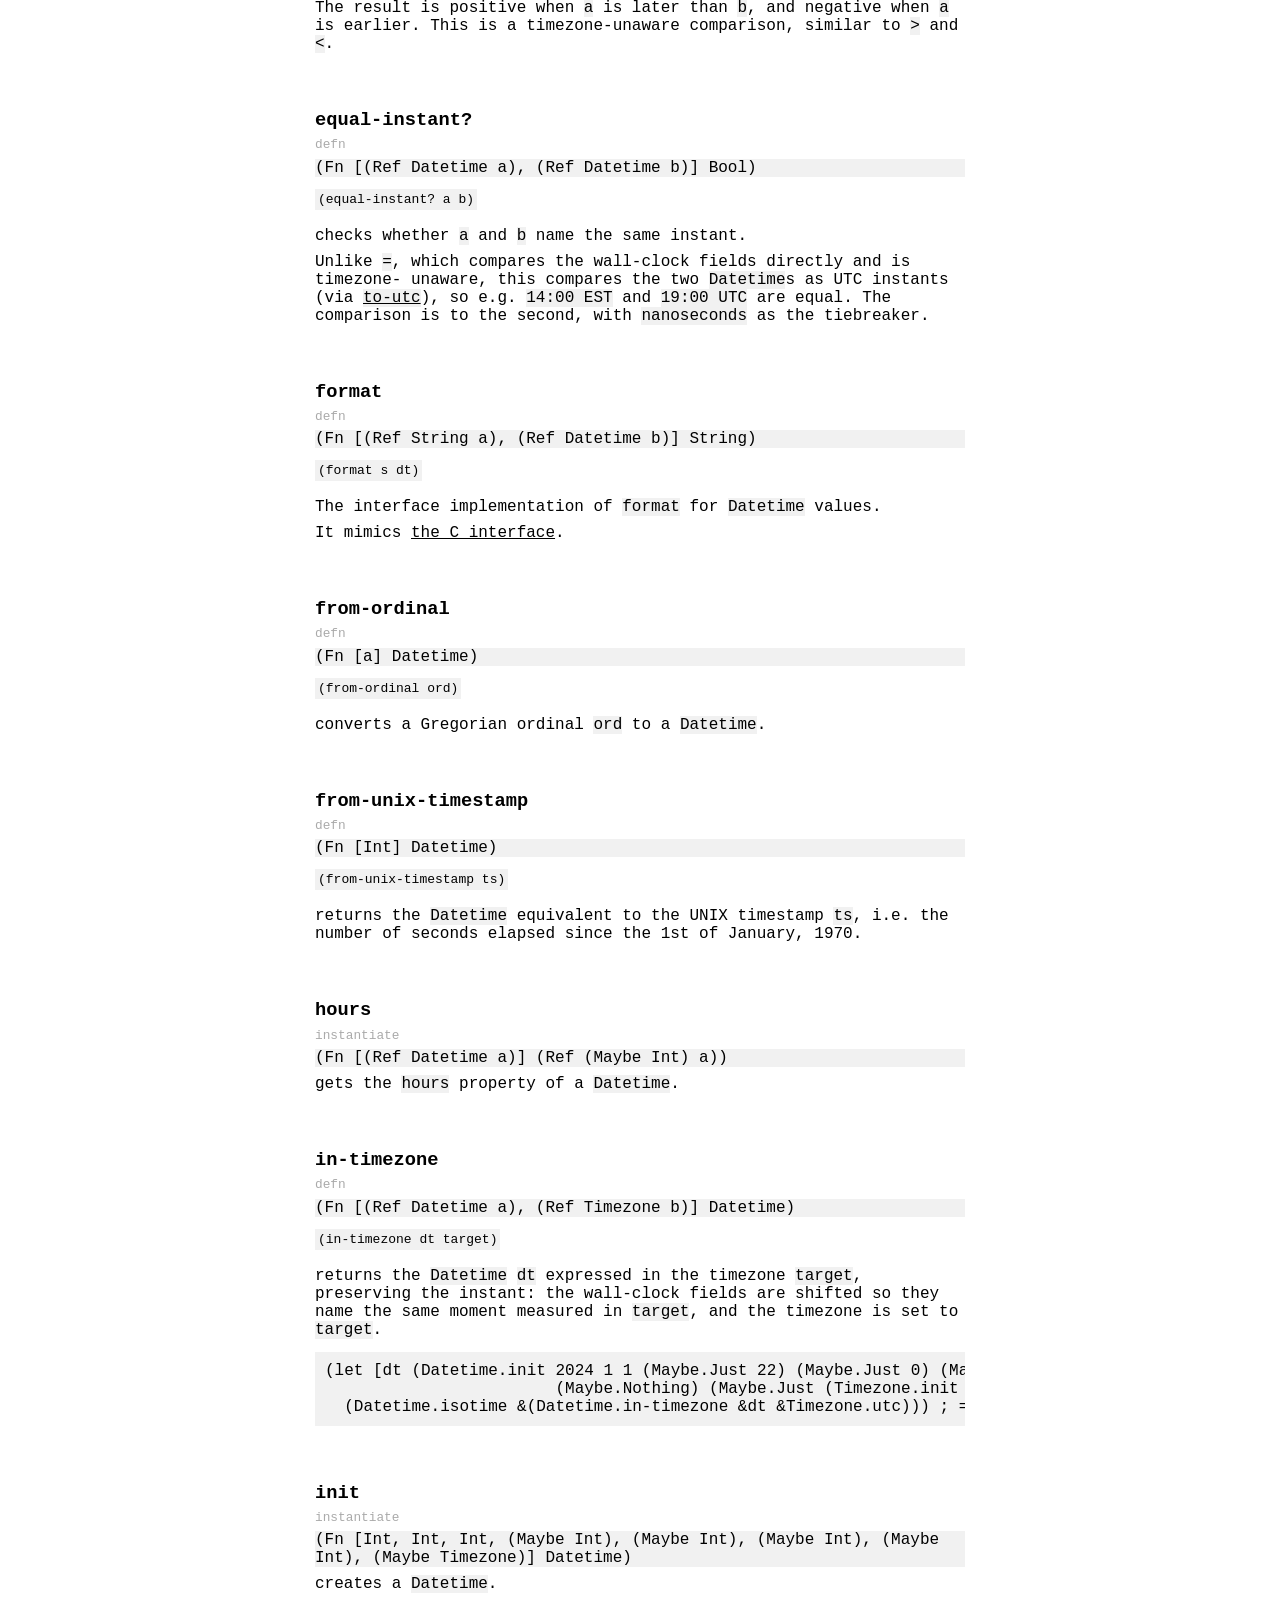
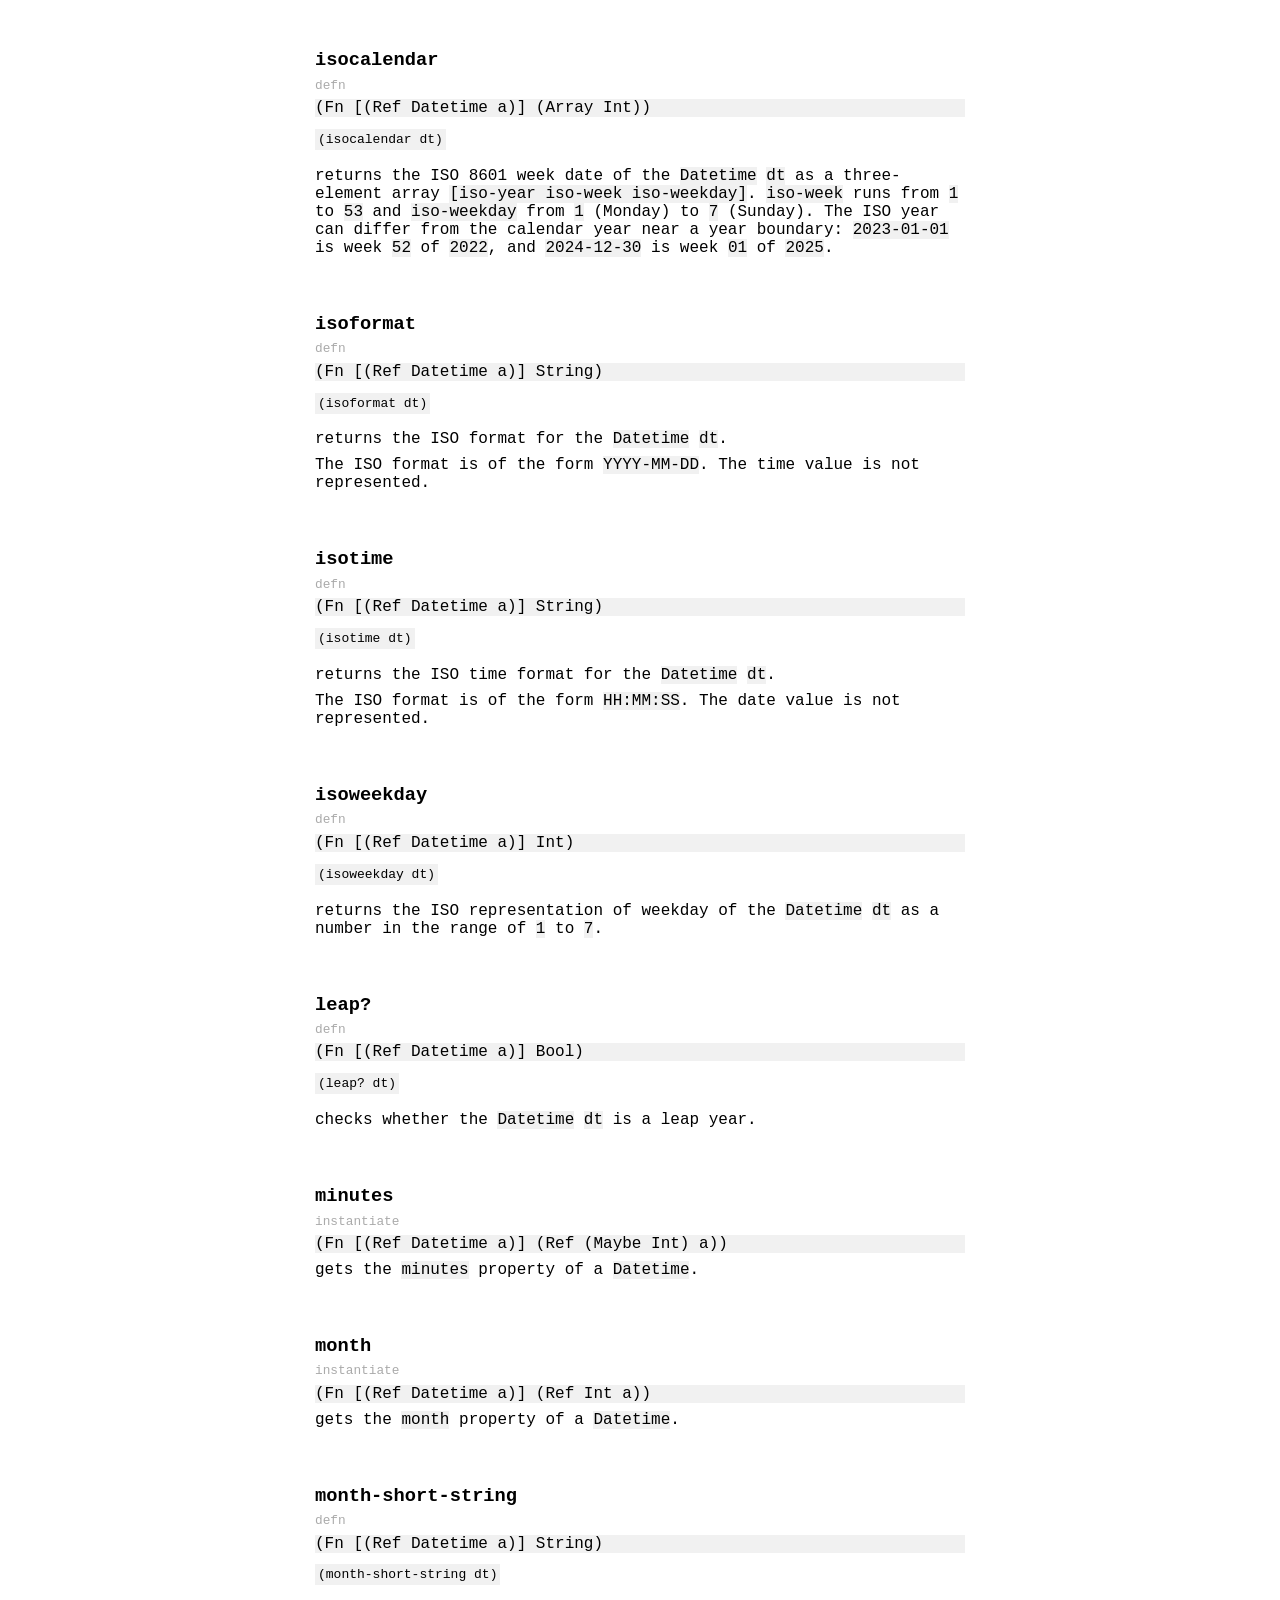
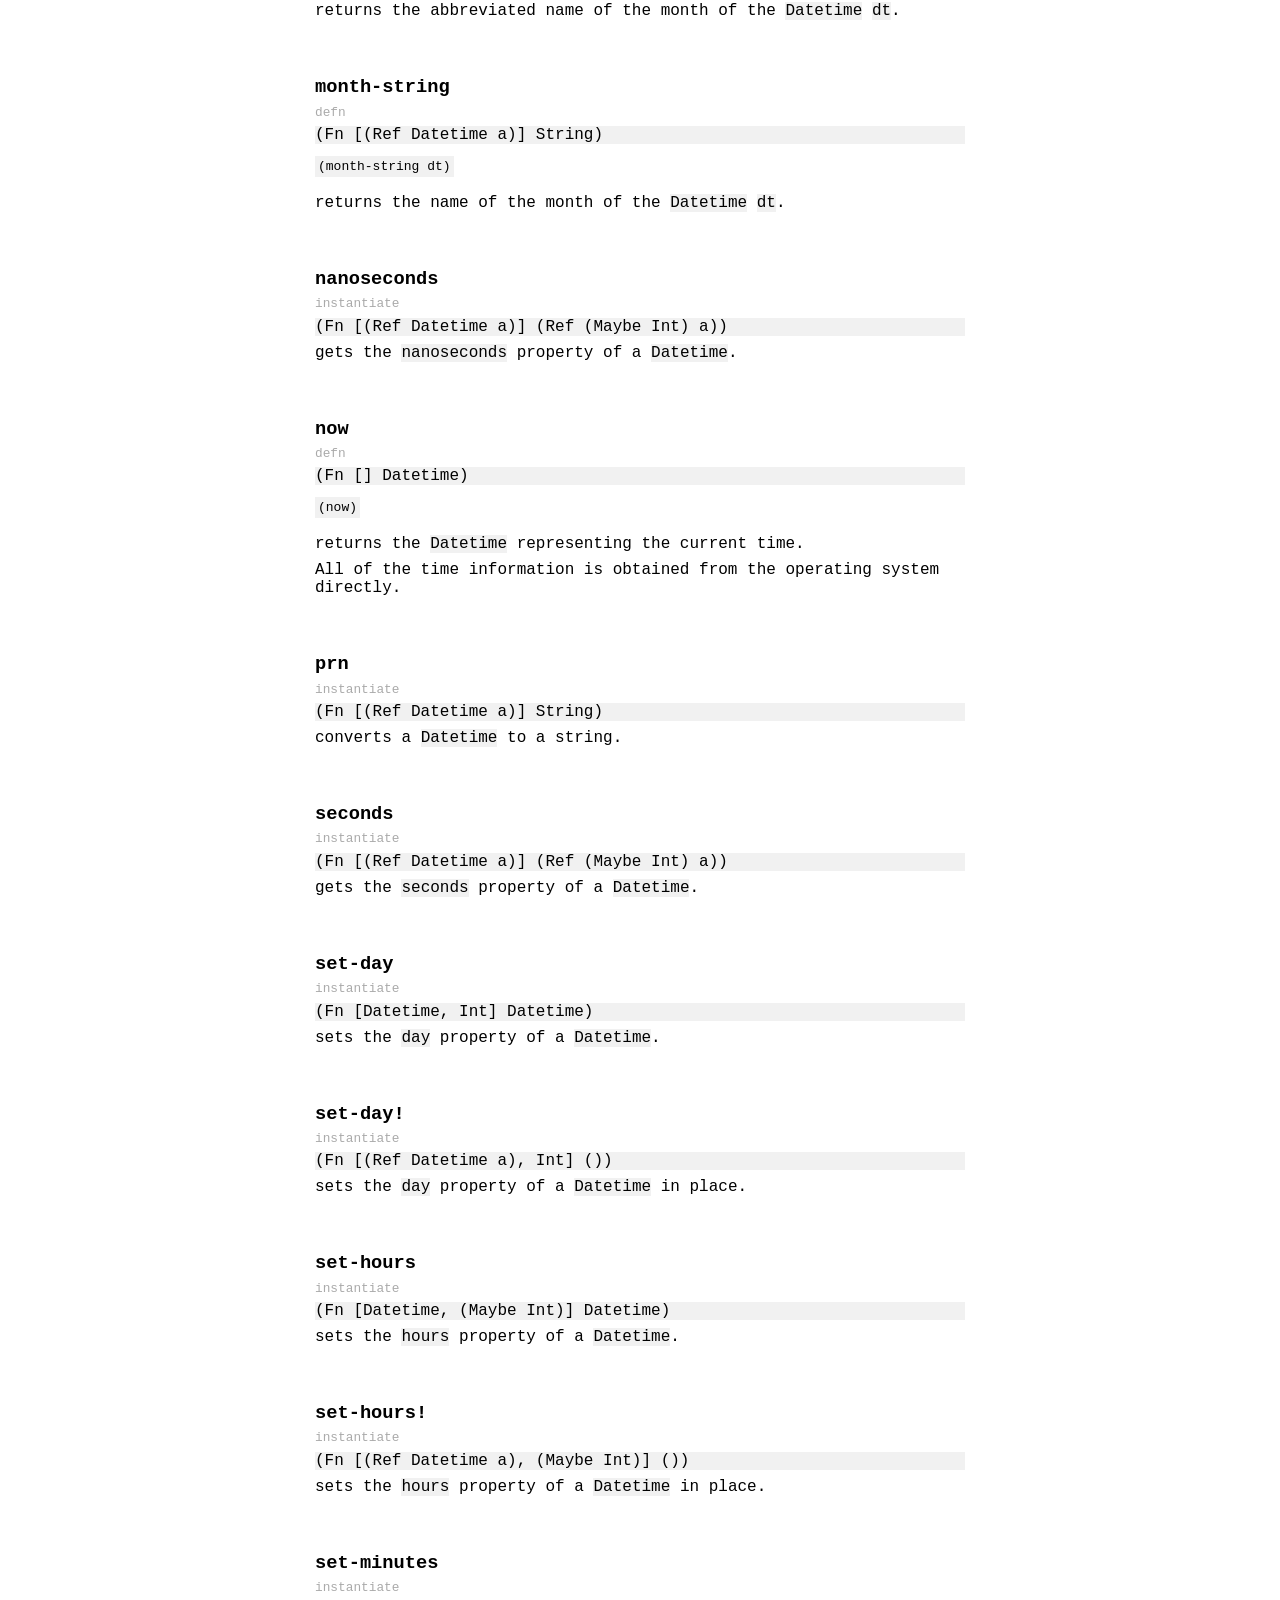
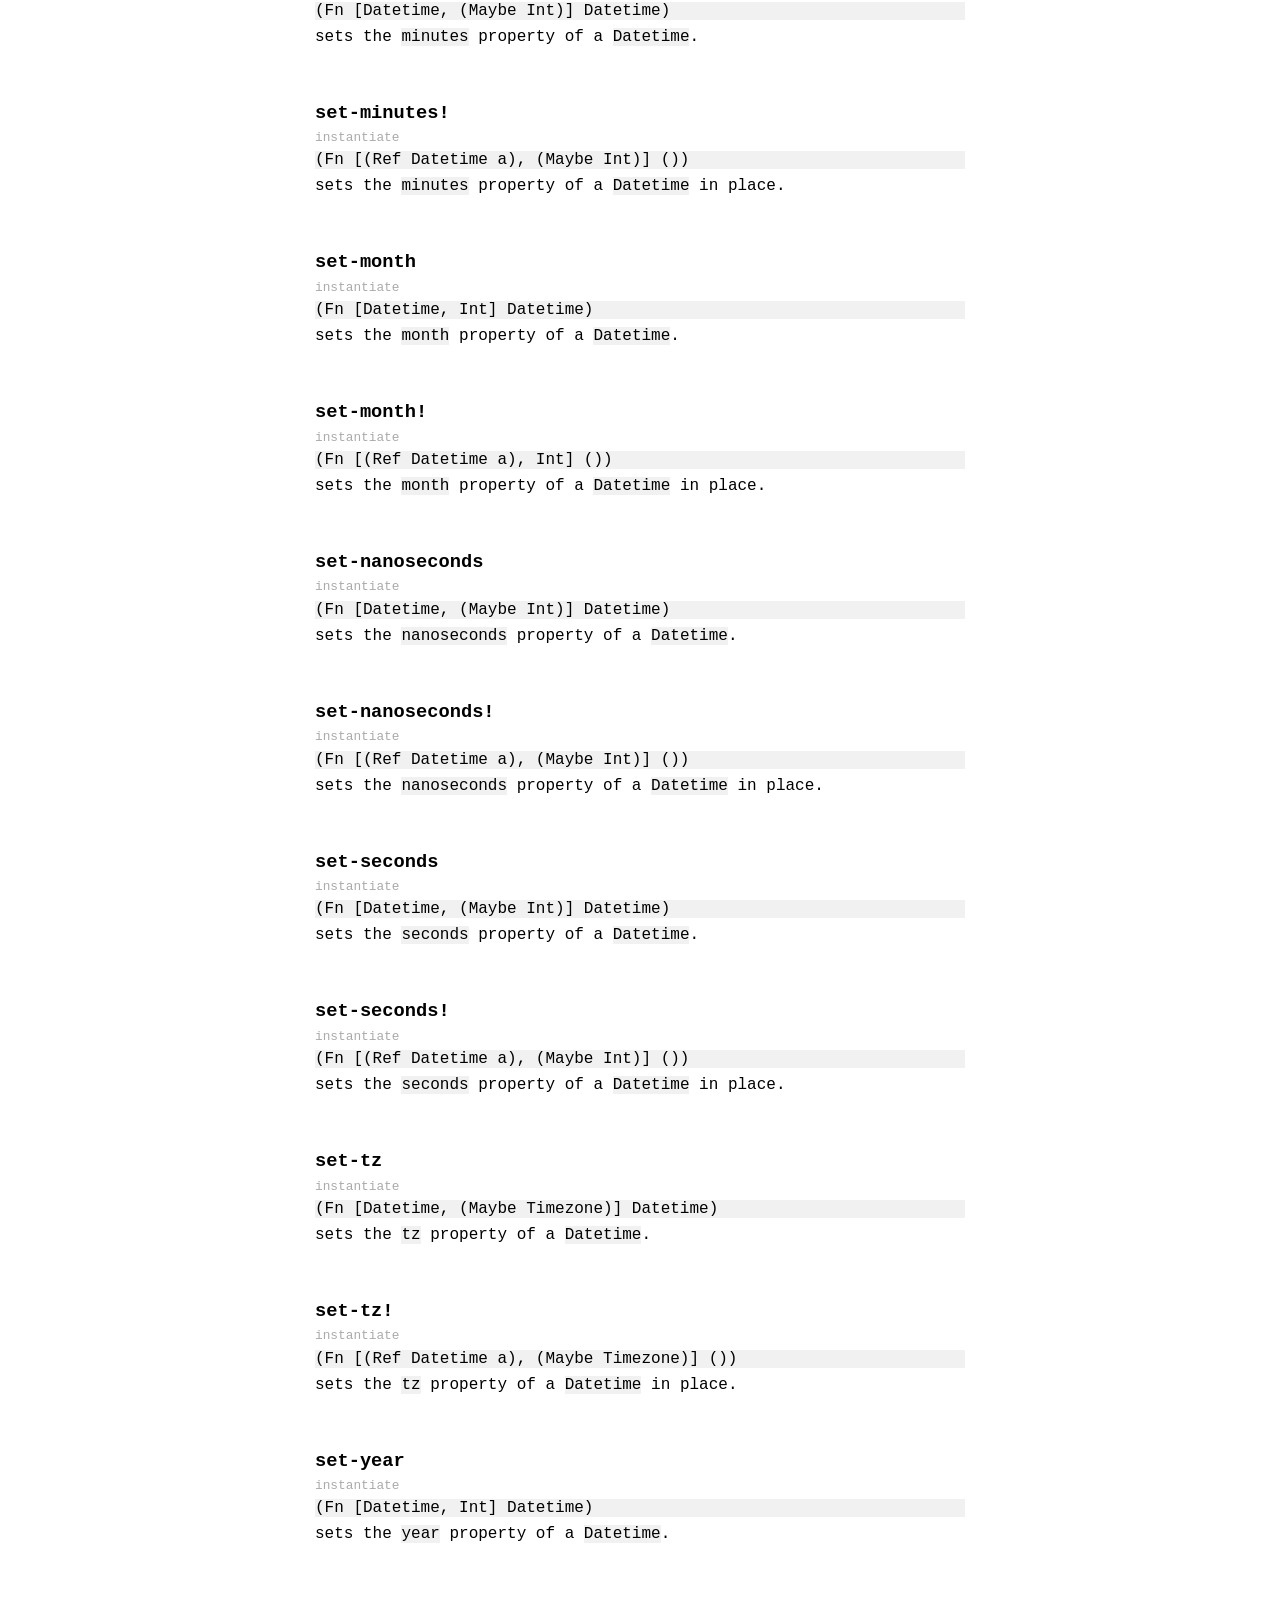
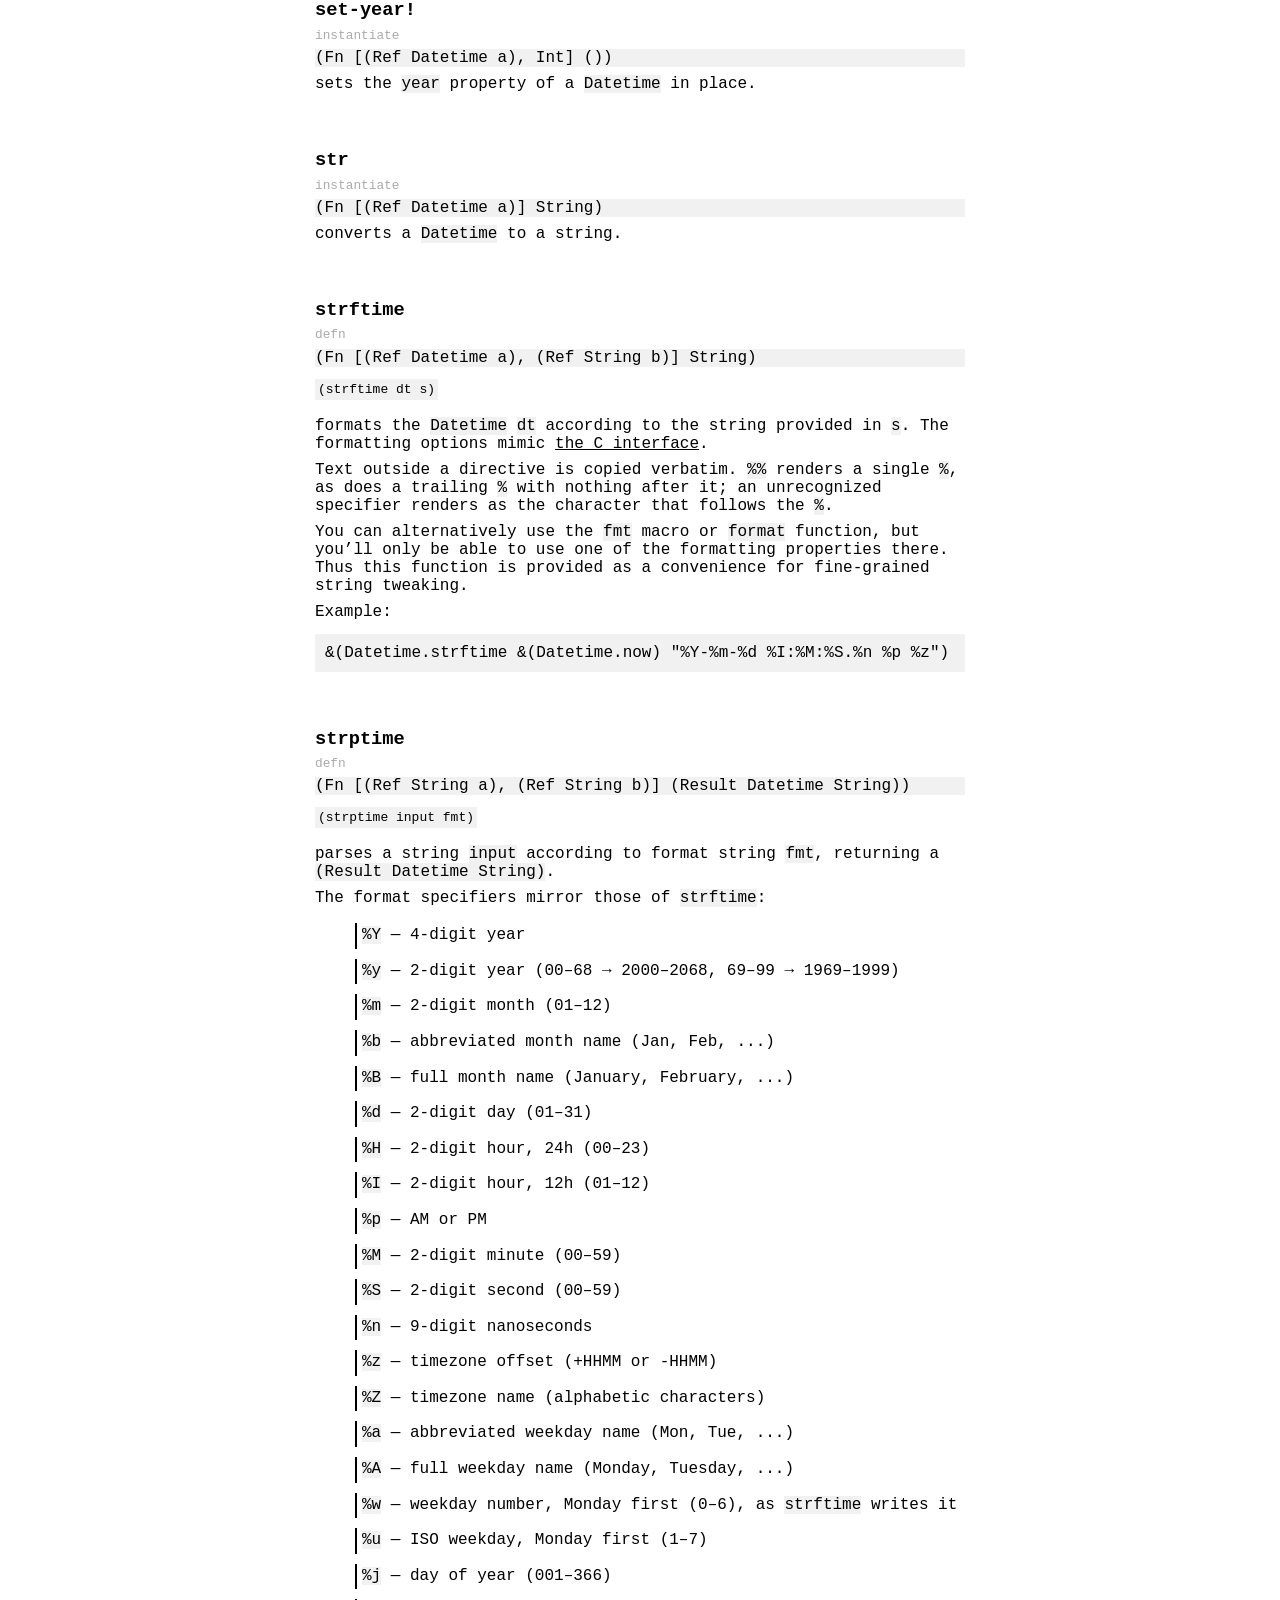
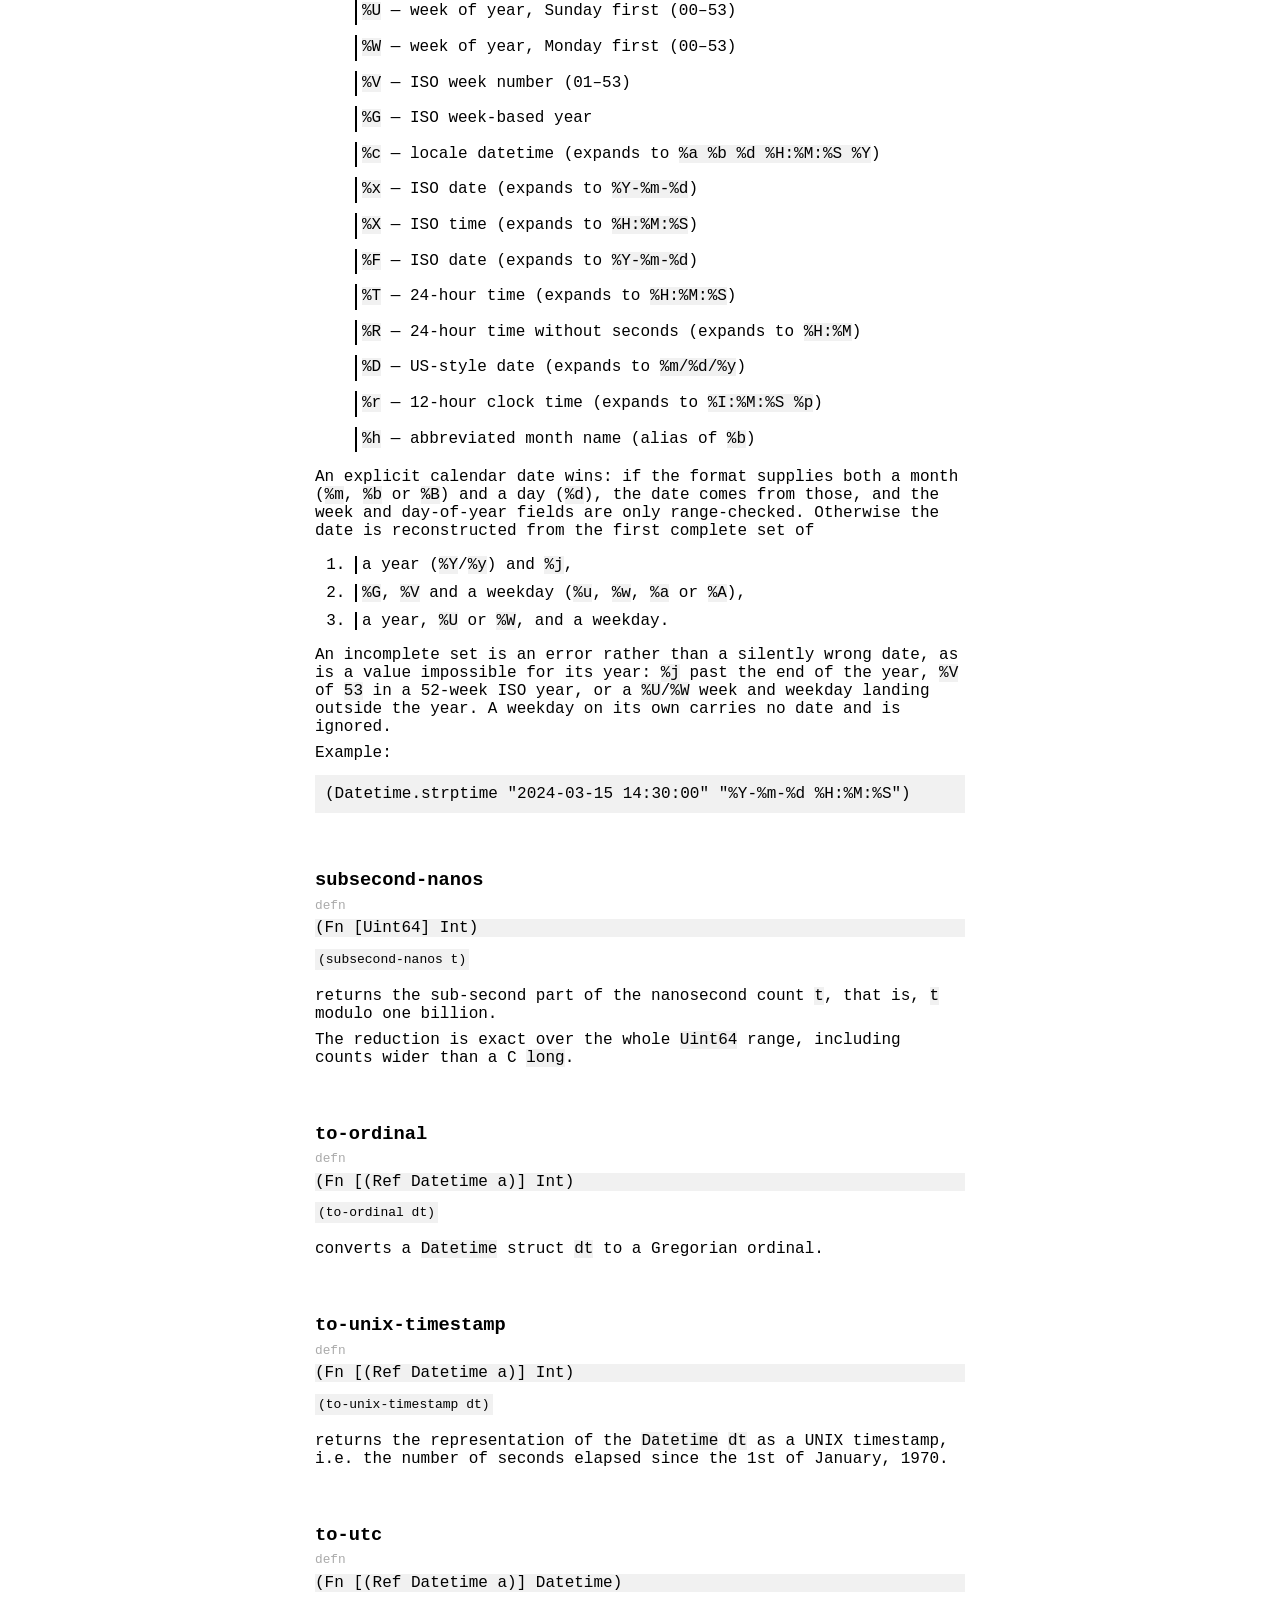
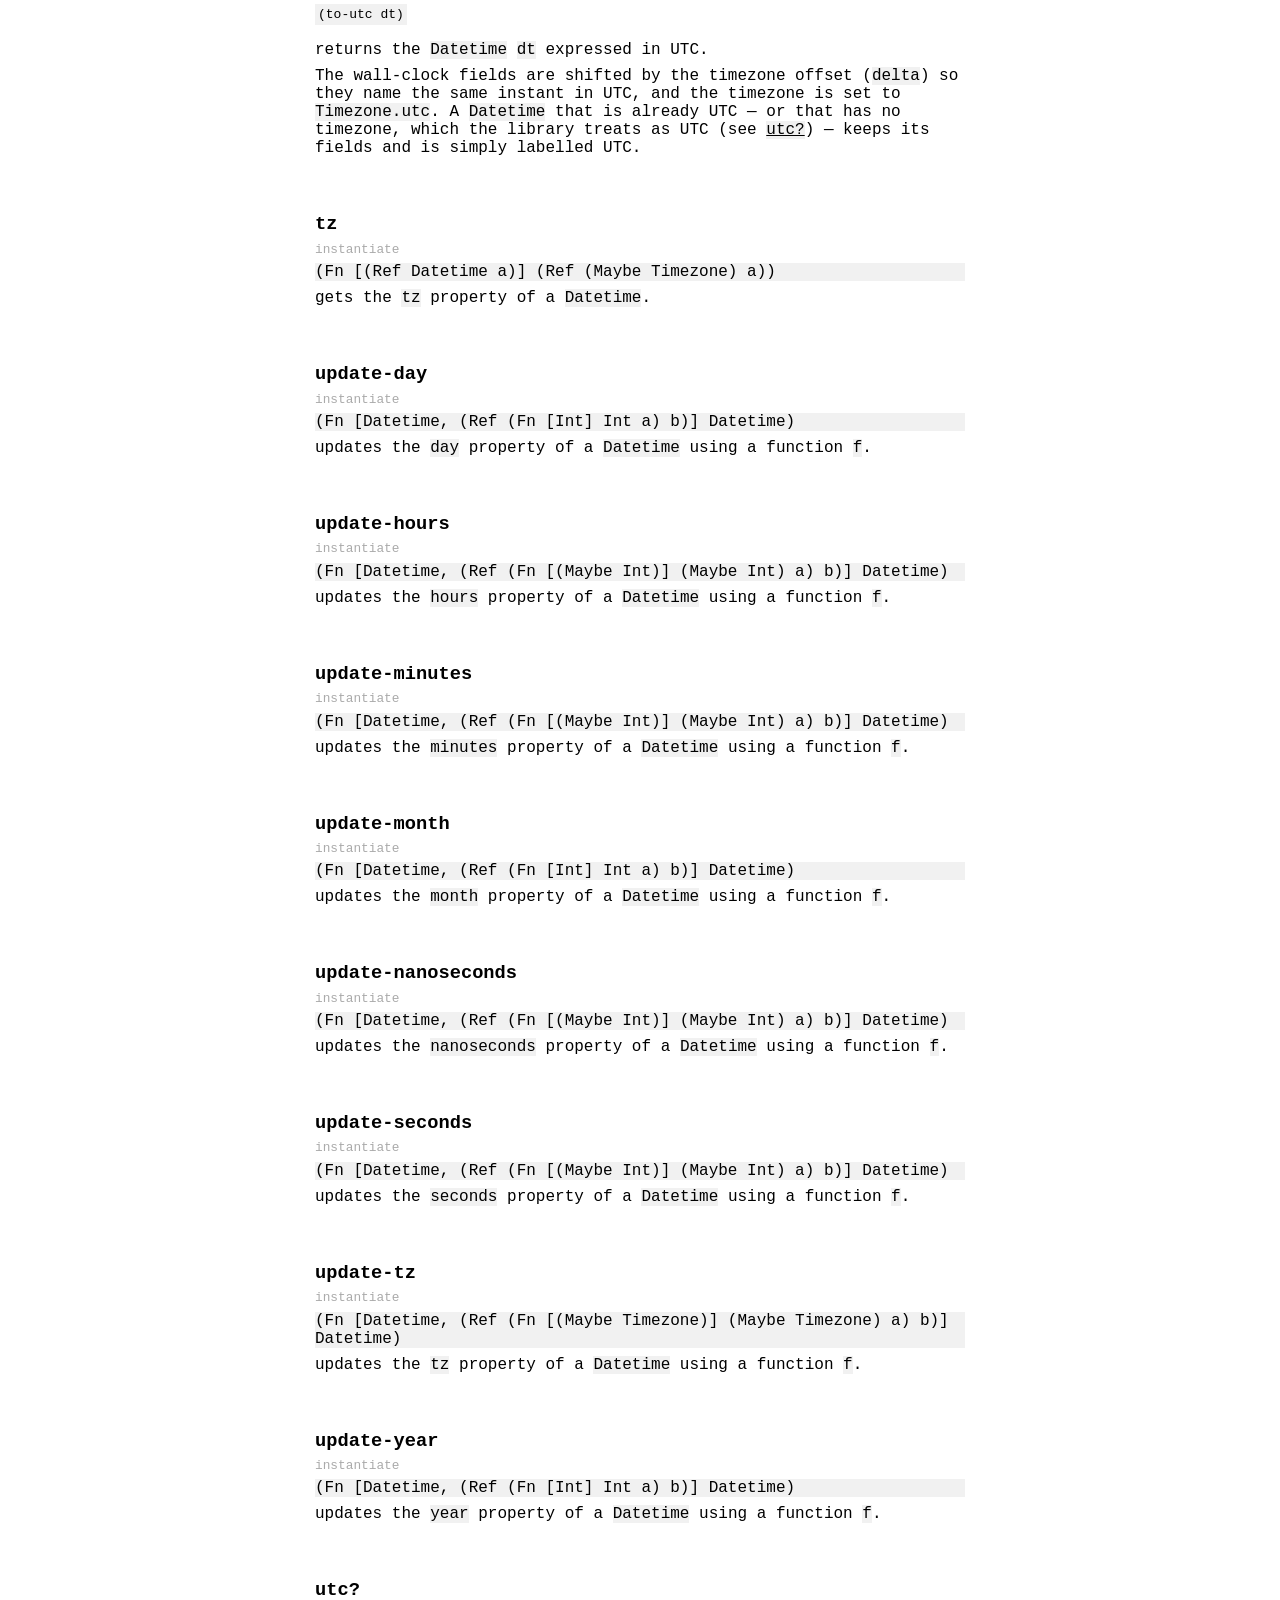
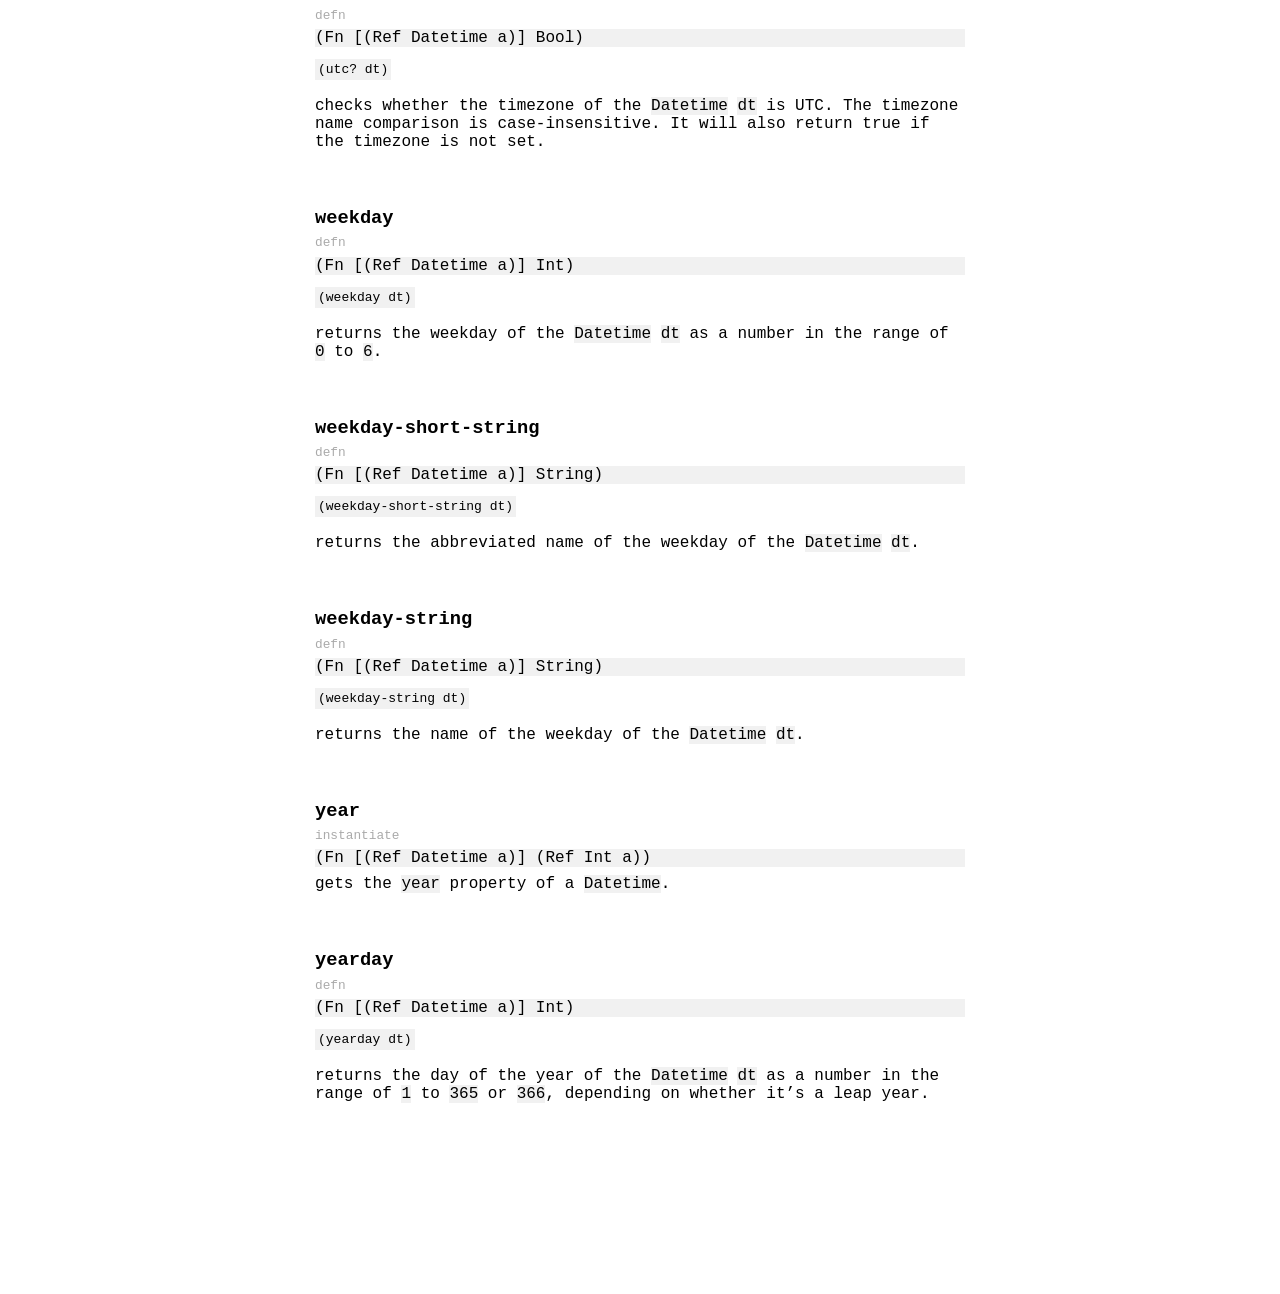
==== commit 69c72906: "Reduce Datetime.now's nanoseconds without narrowing through a C long `now` derived its nanoseconds f" ====
--- a/docs/Datetime.html
+++ b/docs/Datetime.html
@@ -1201,6 +1201,29 @@
                     </p>
                 </div>
                 <div class="binder">
+                    <a class="anchor" href="#subsecond-nanos">
+                        <h3 id="subsecond-nanos">
+                            subsecond-nanos
+                        </h3>
+                    </a>
+                    <div class="description">
+                        defn
+                    </div>
+                    <p class="sig">
+                        (Fn [Uint64] Int)
+                    </p>
+                    <pre class="args">
+                        (subsecond-nanos t)
+                    </pre>
+                    <p class="doc">
+                        <p>returns the sub-second part of the nanosecond count <code>t</code>,
+that is, <code>t</code> modulo one billion.</p>
+<p>The reduction is exact over the whole <code>Uint64</code> range, including counts wider
+than a C <code>long</code>.</p>
+
+                    </p>
+                </div>
+                <div class="binder">
                     <a class="anchor" href="#to-ordinal">
                         <h3 id="to-ordinal">
                             to-ordinal
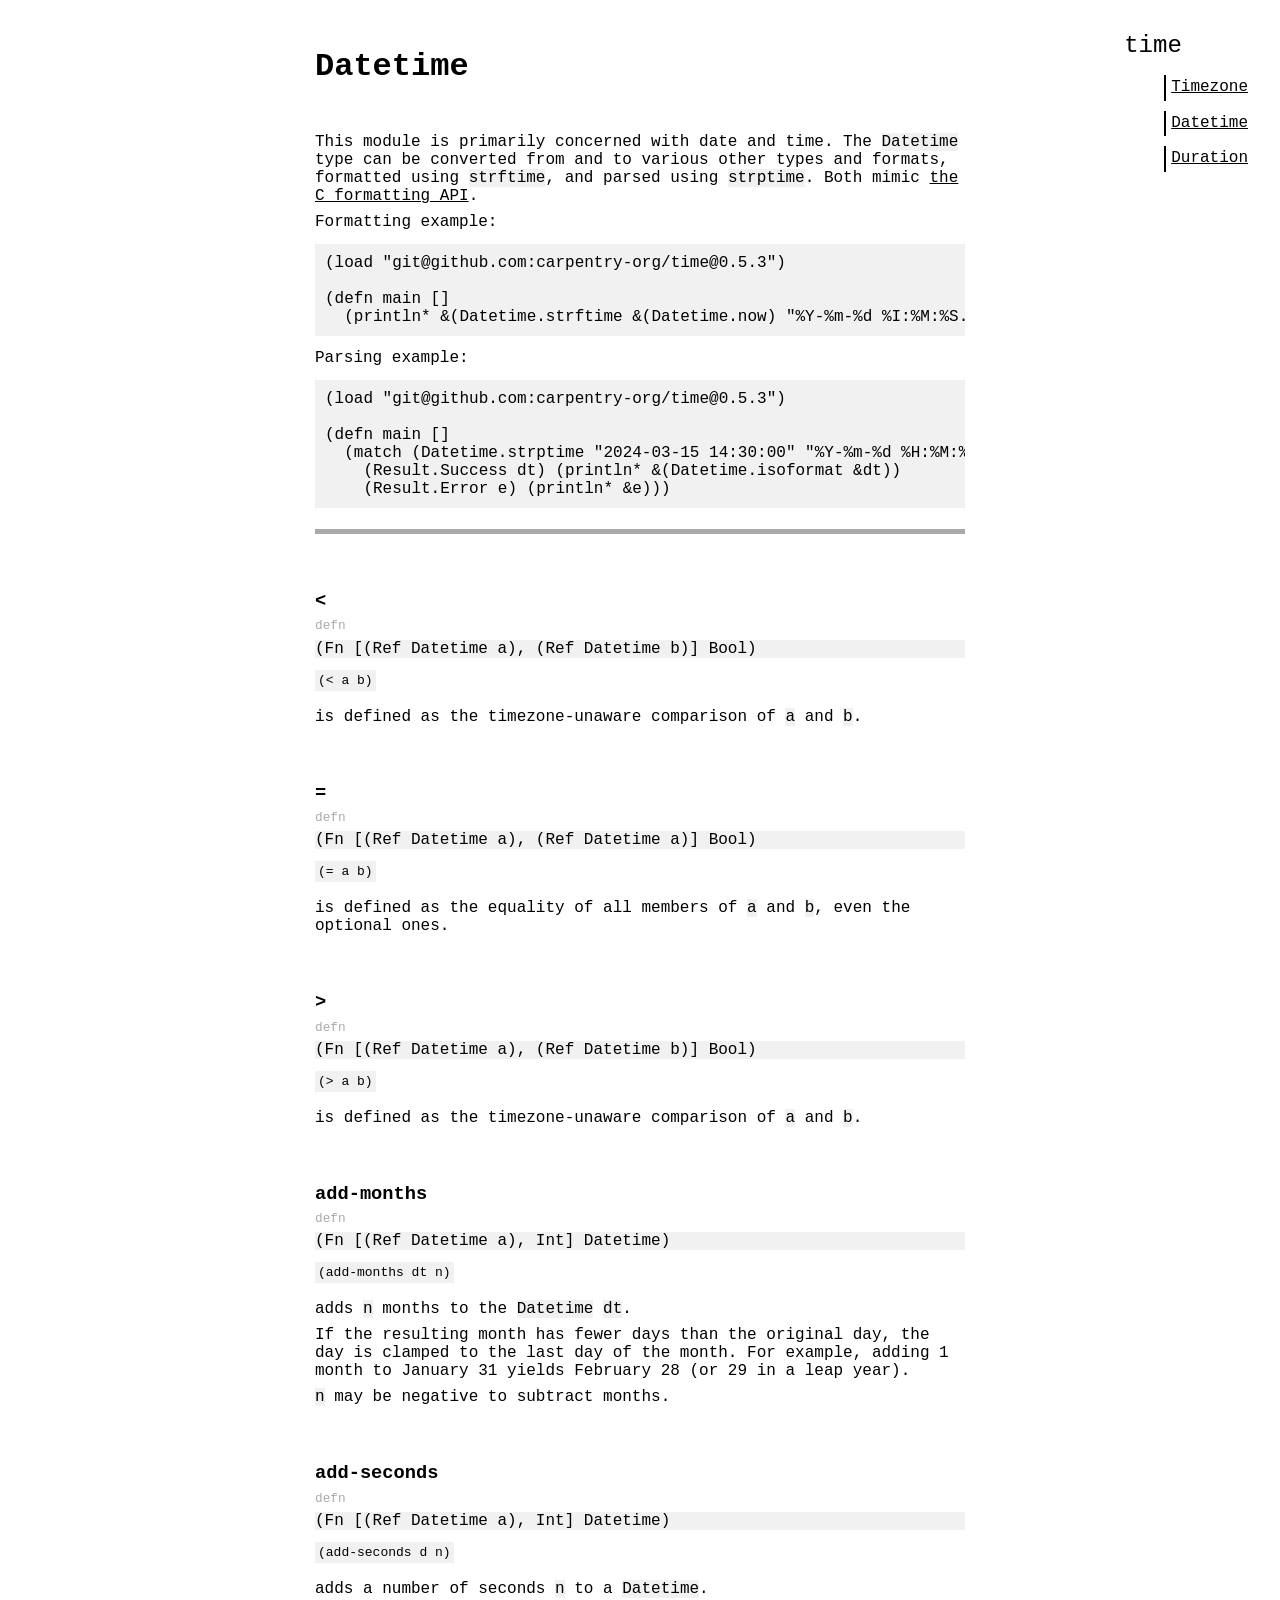
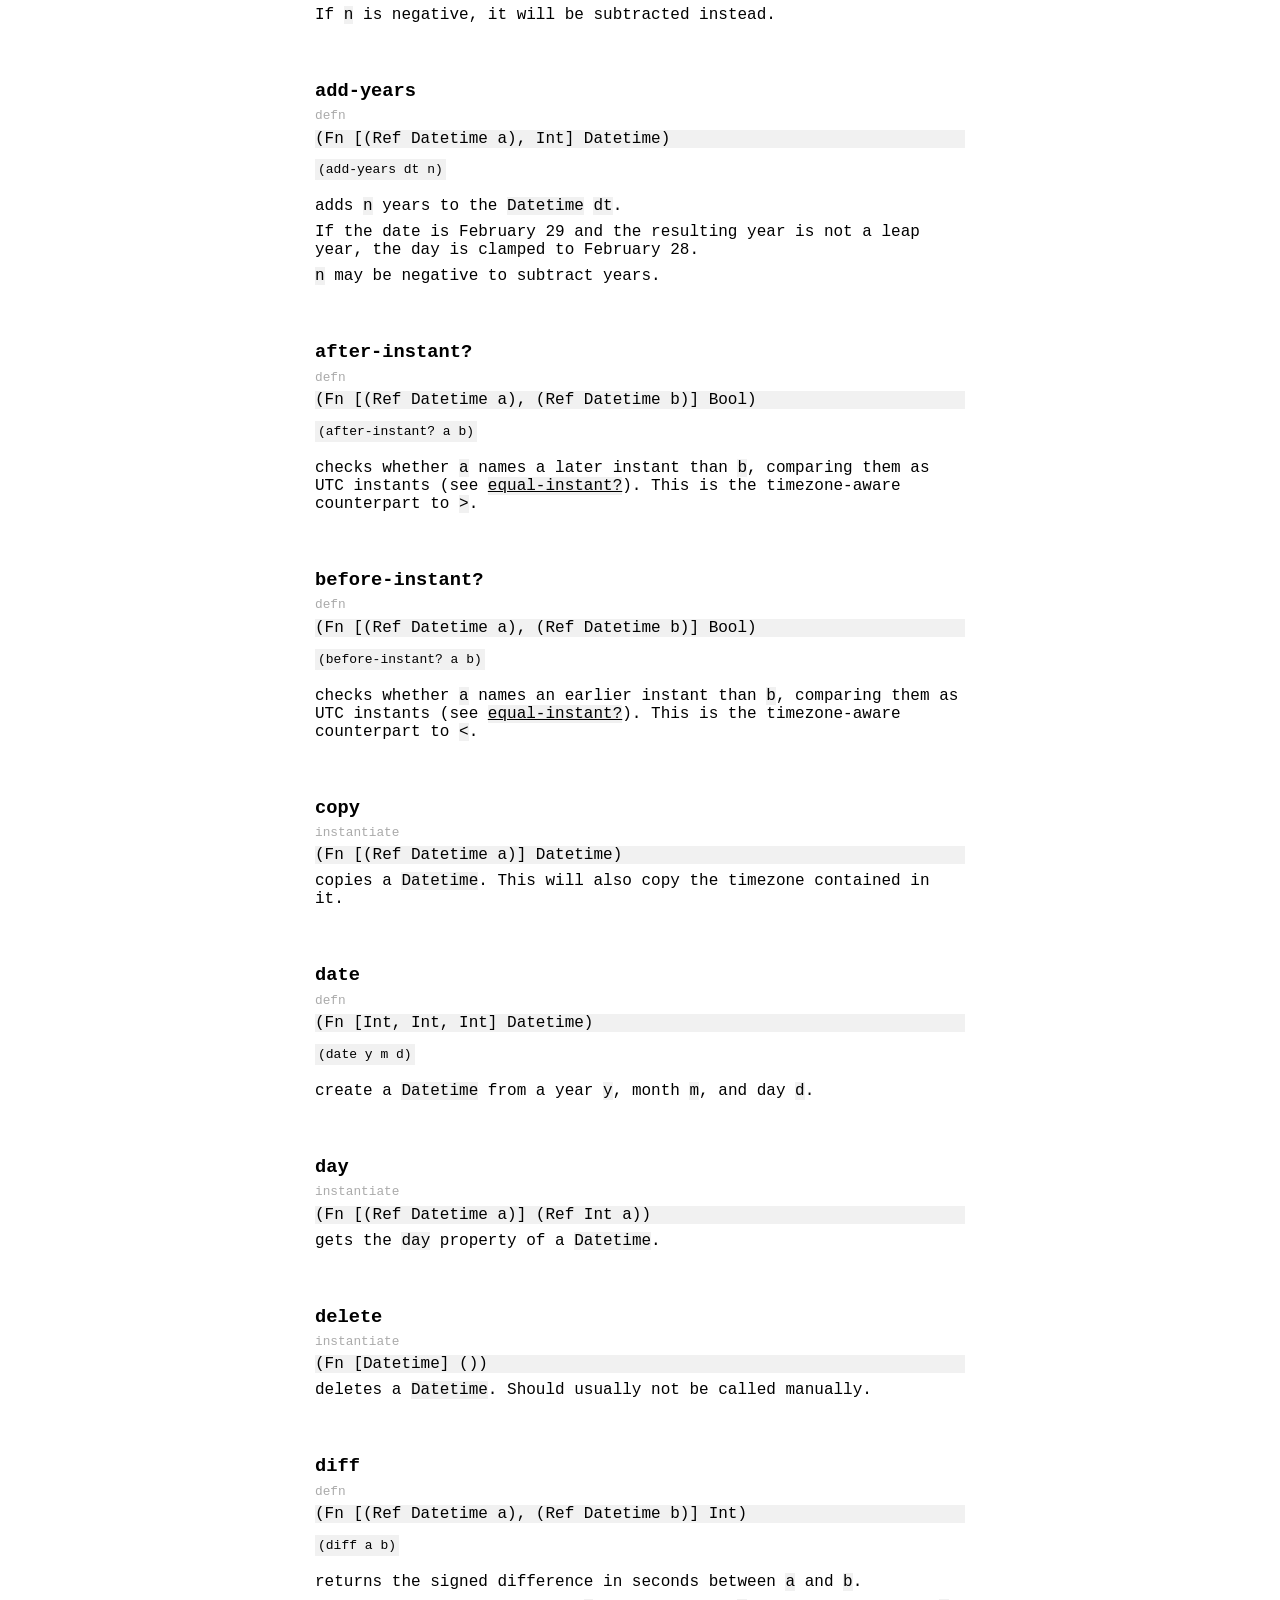
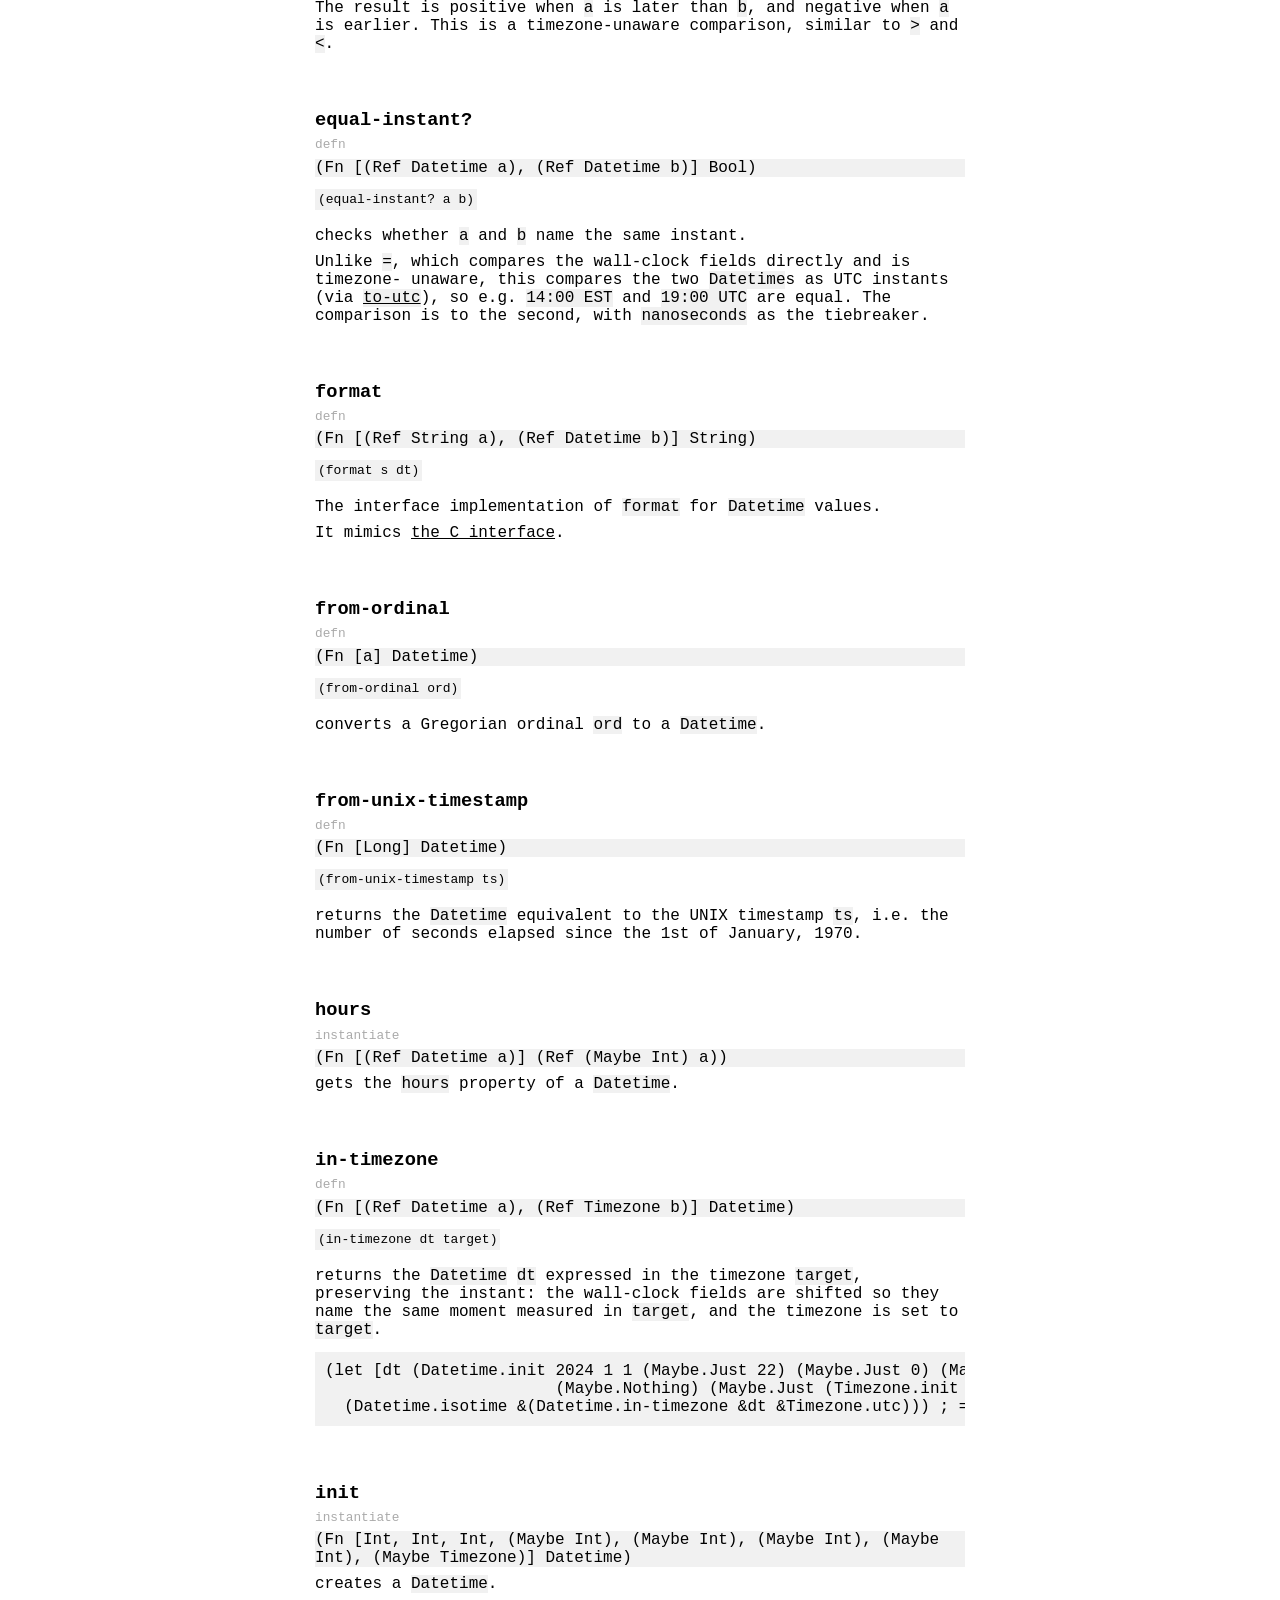
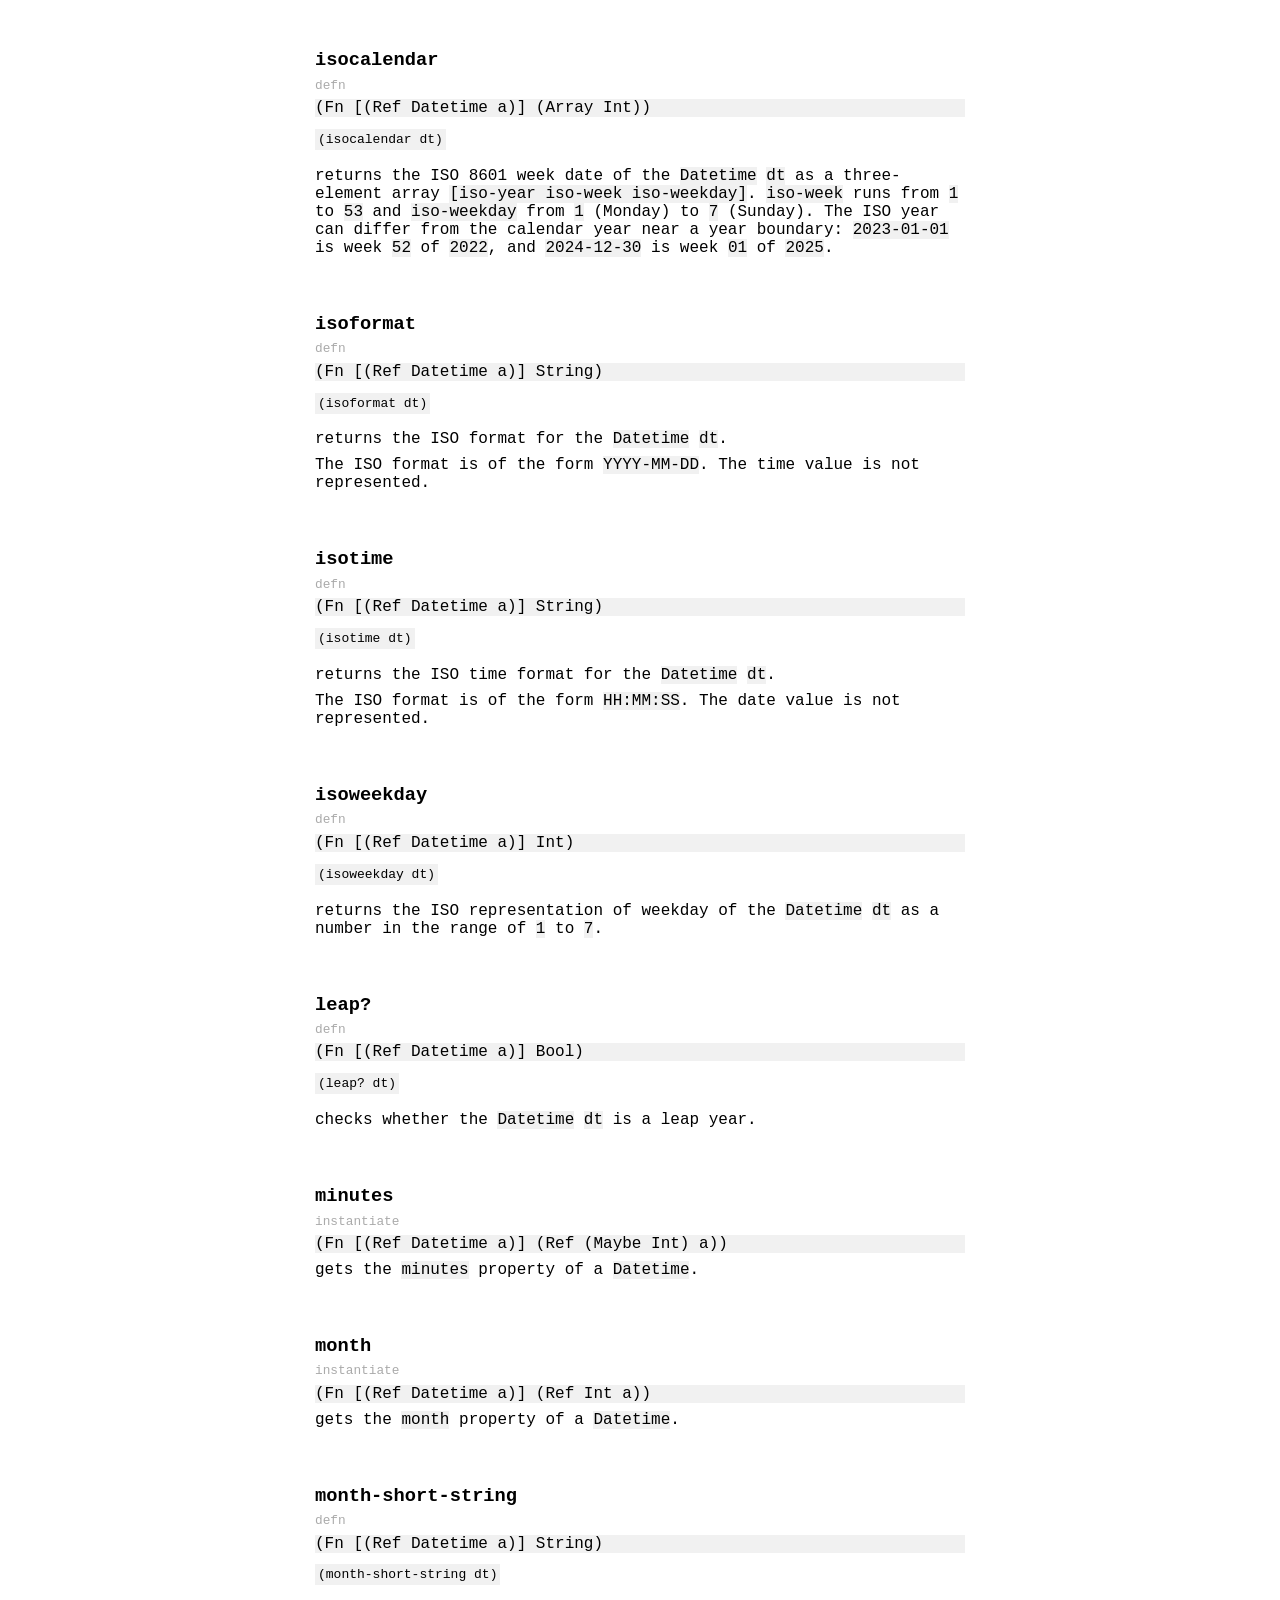
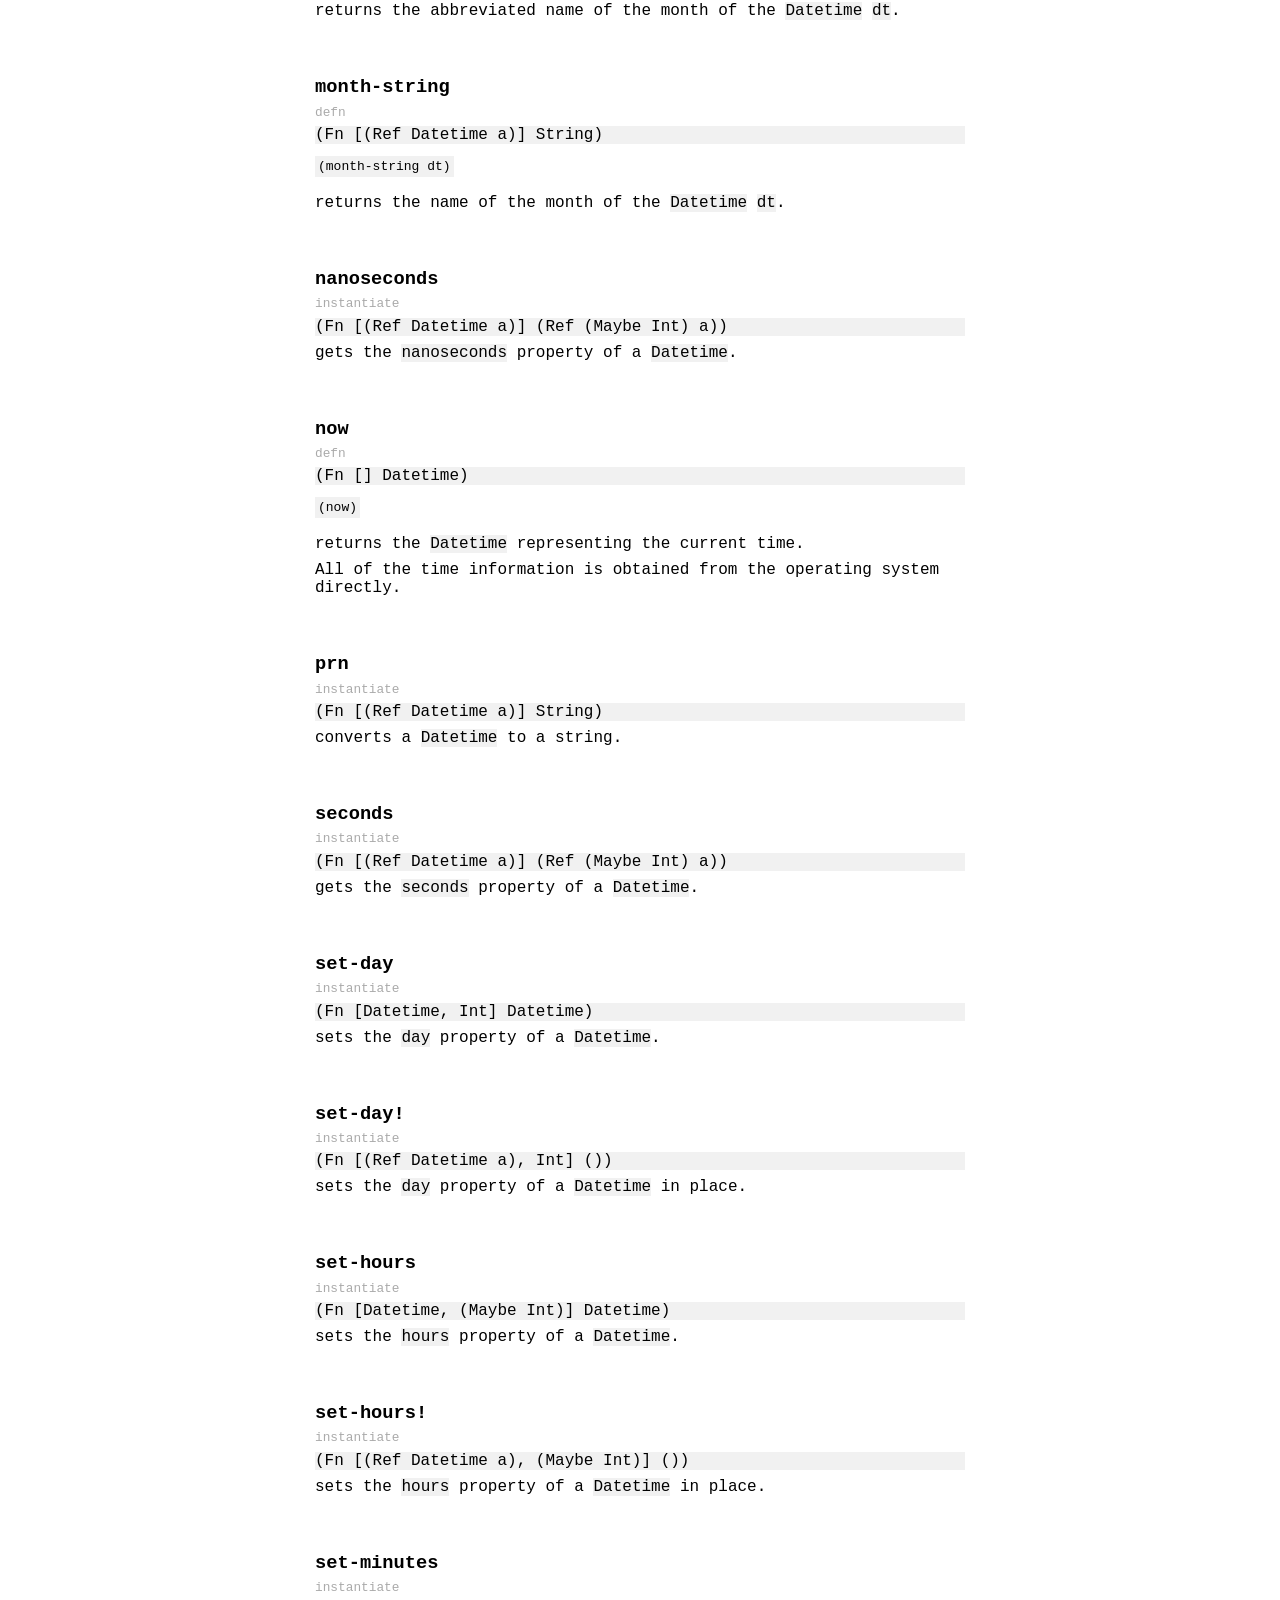
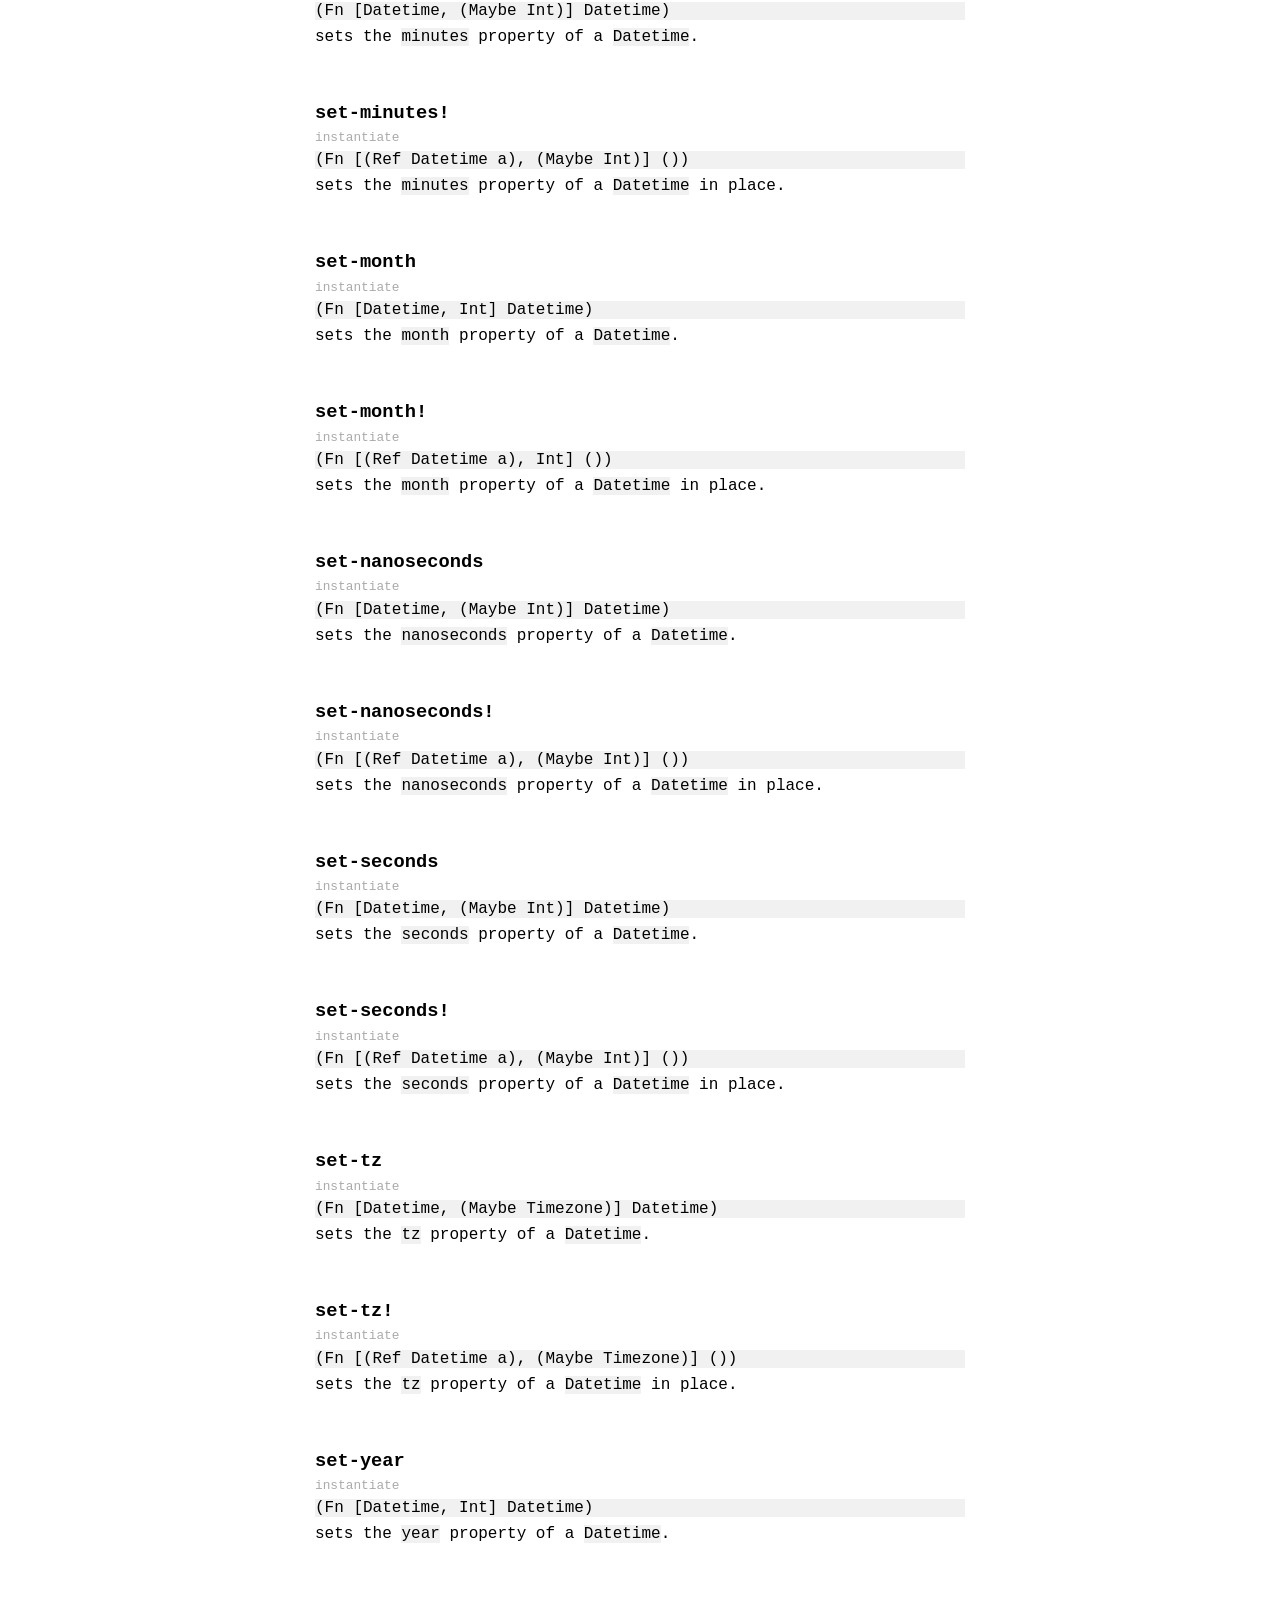
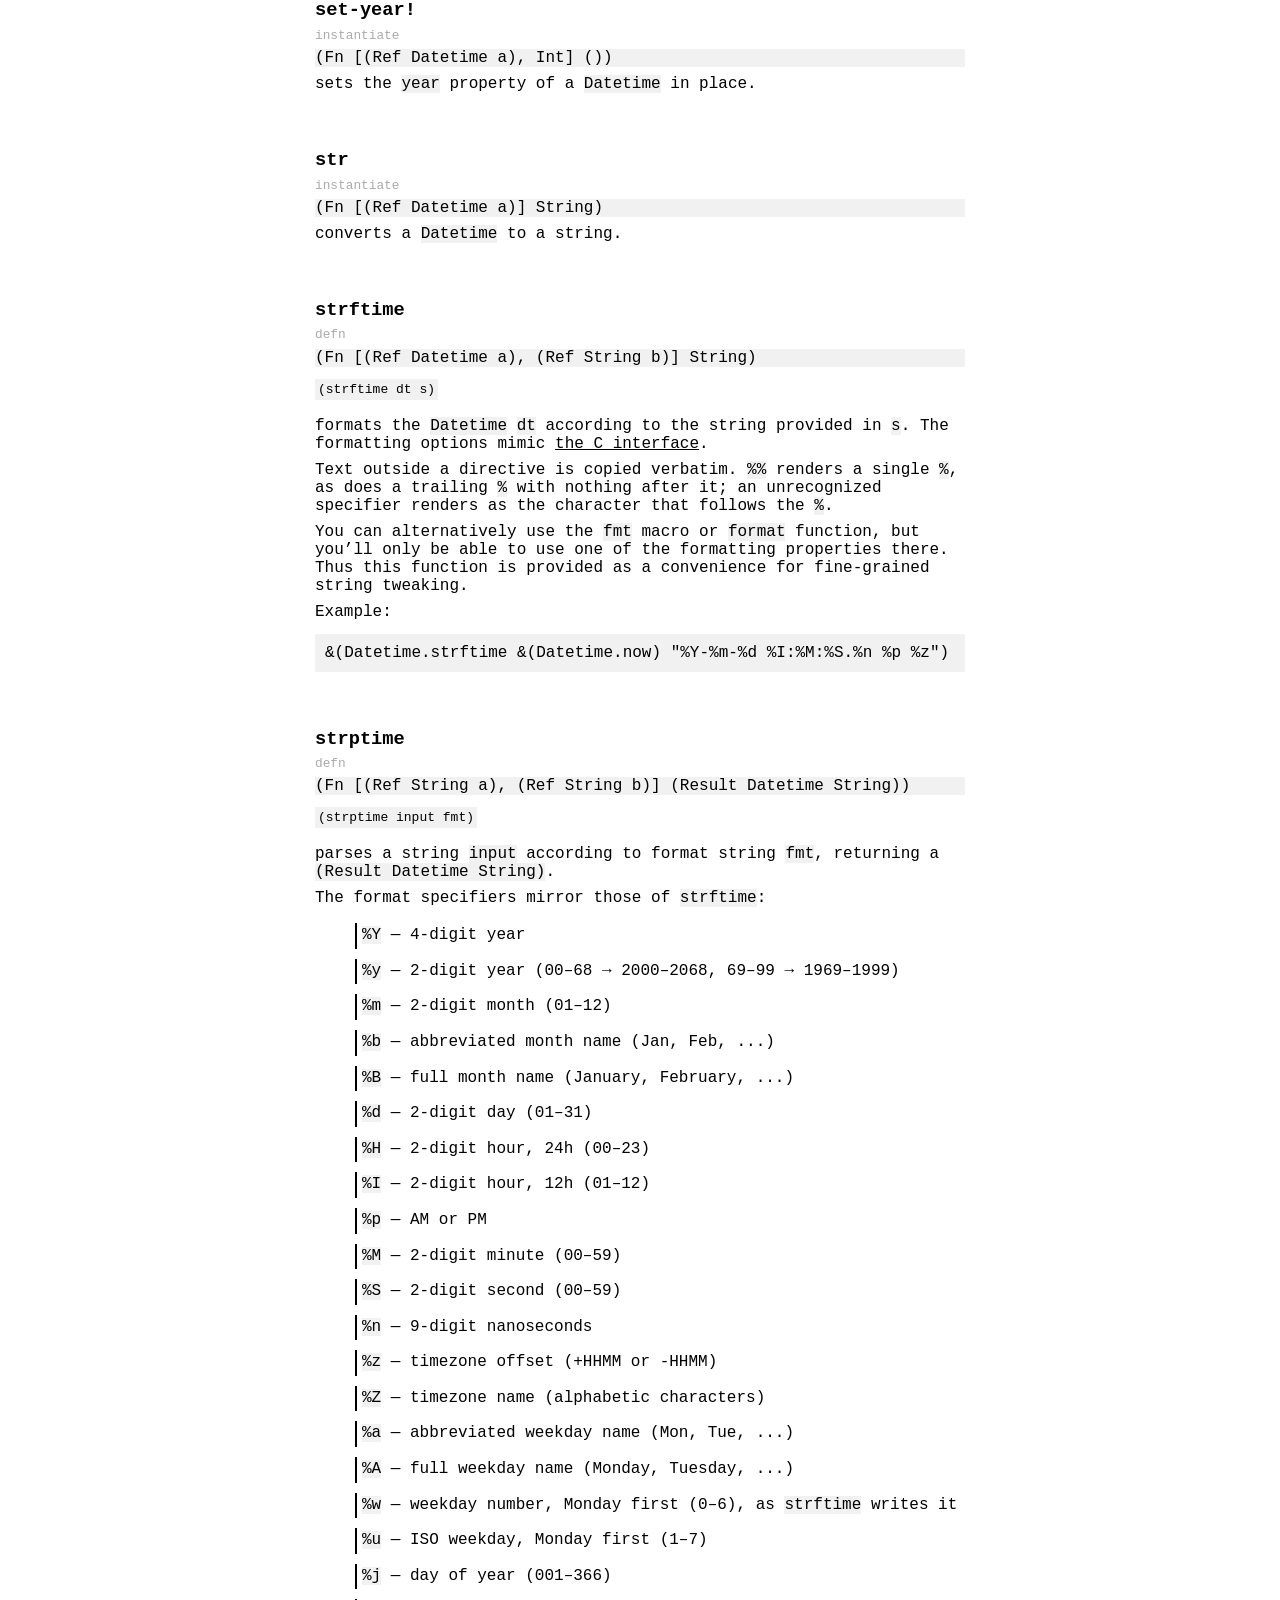
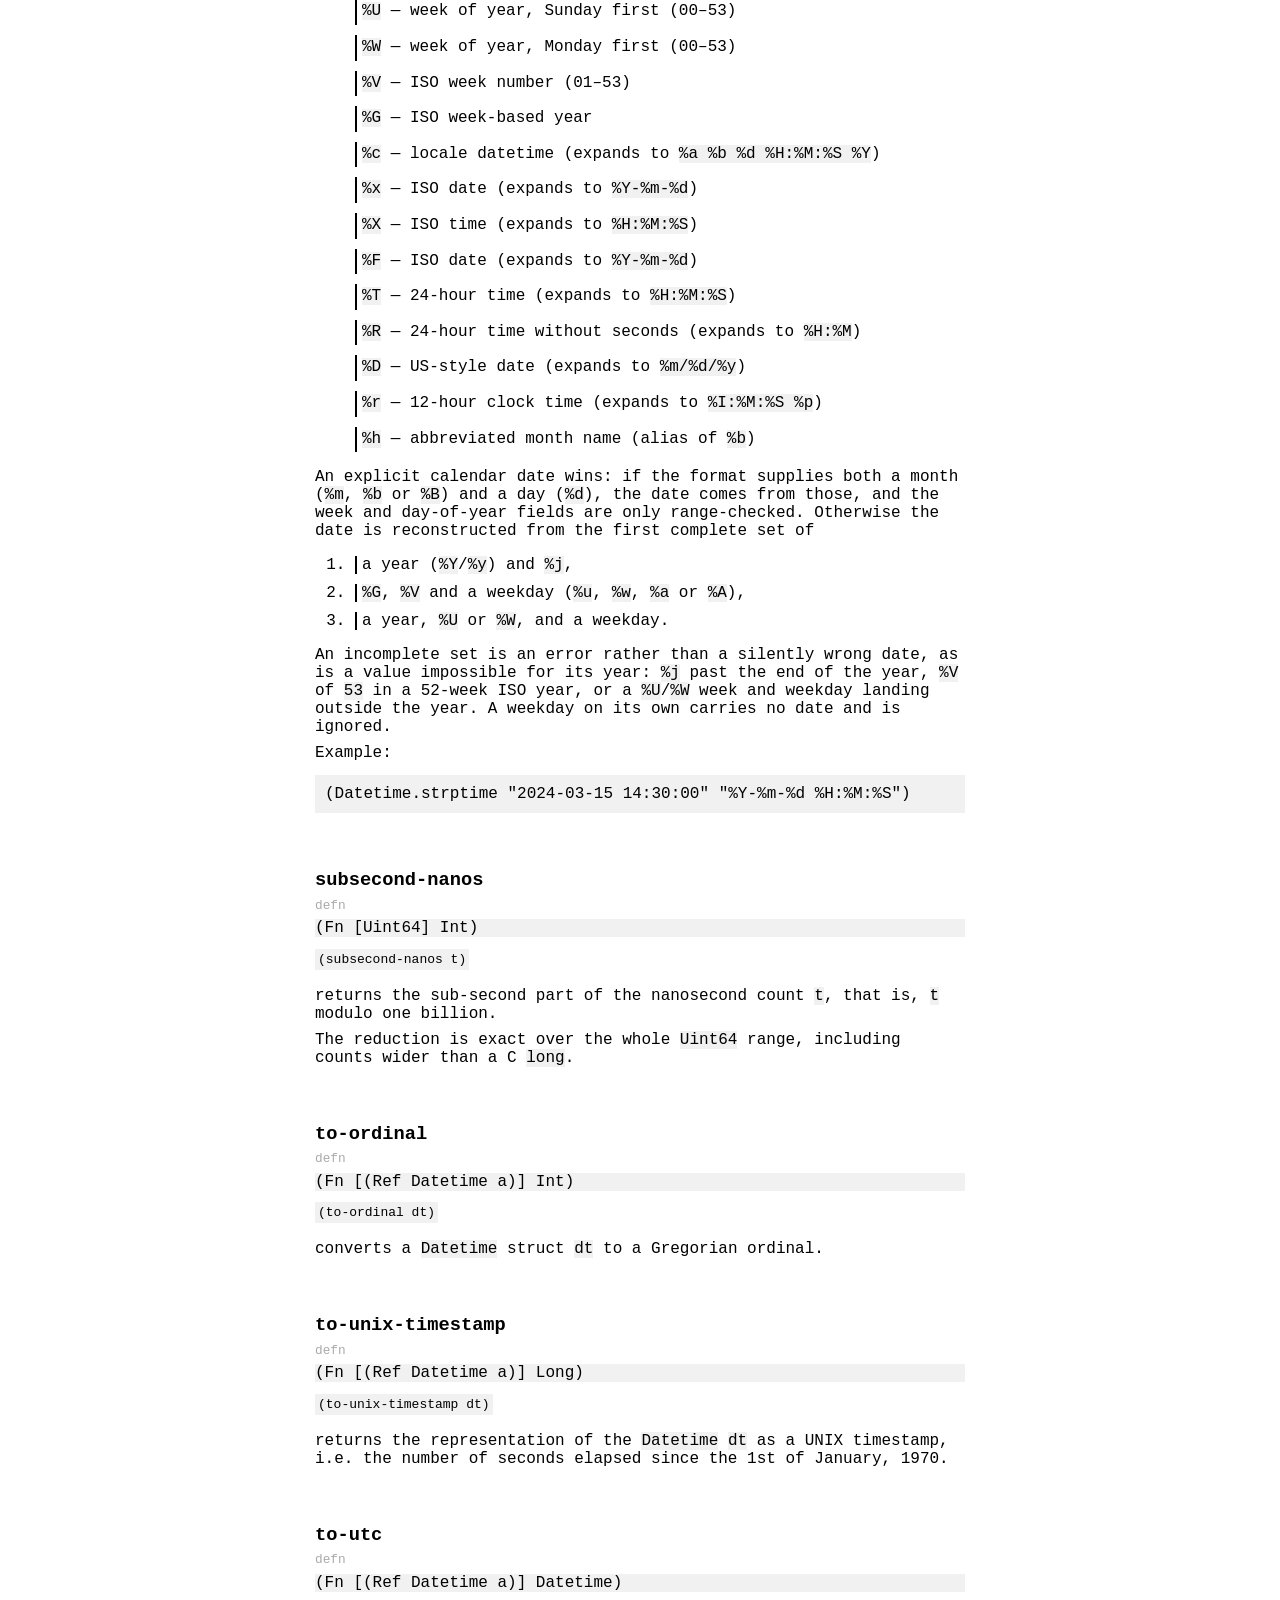
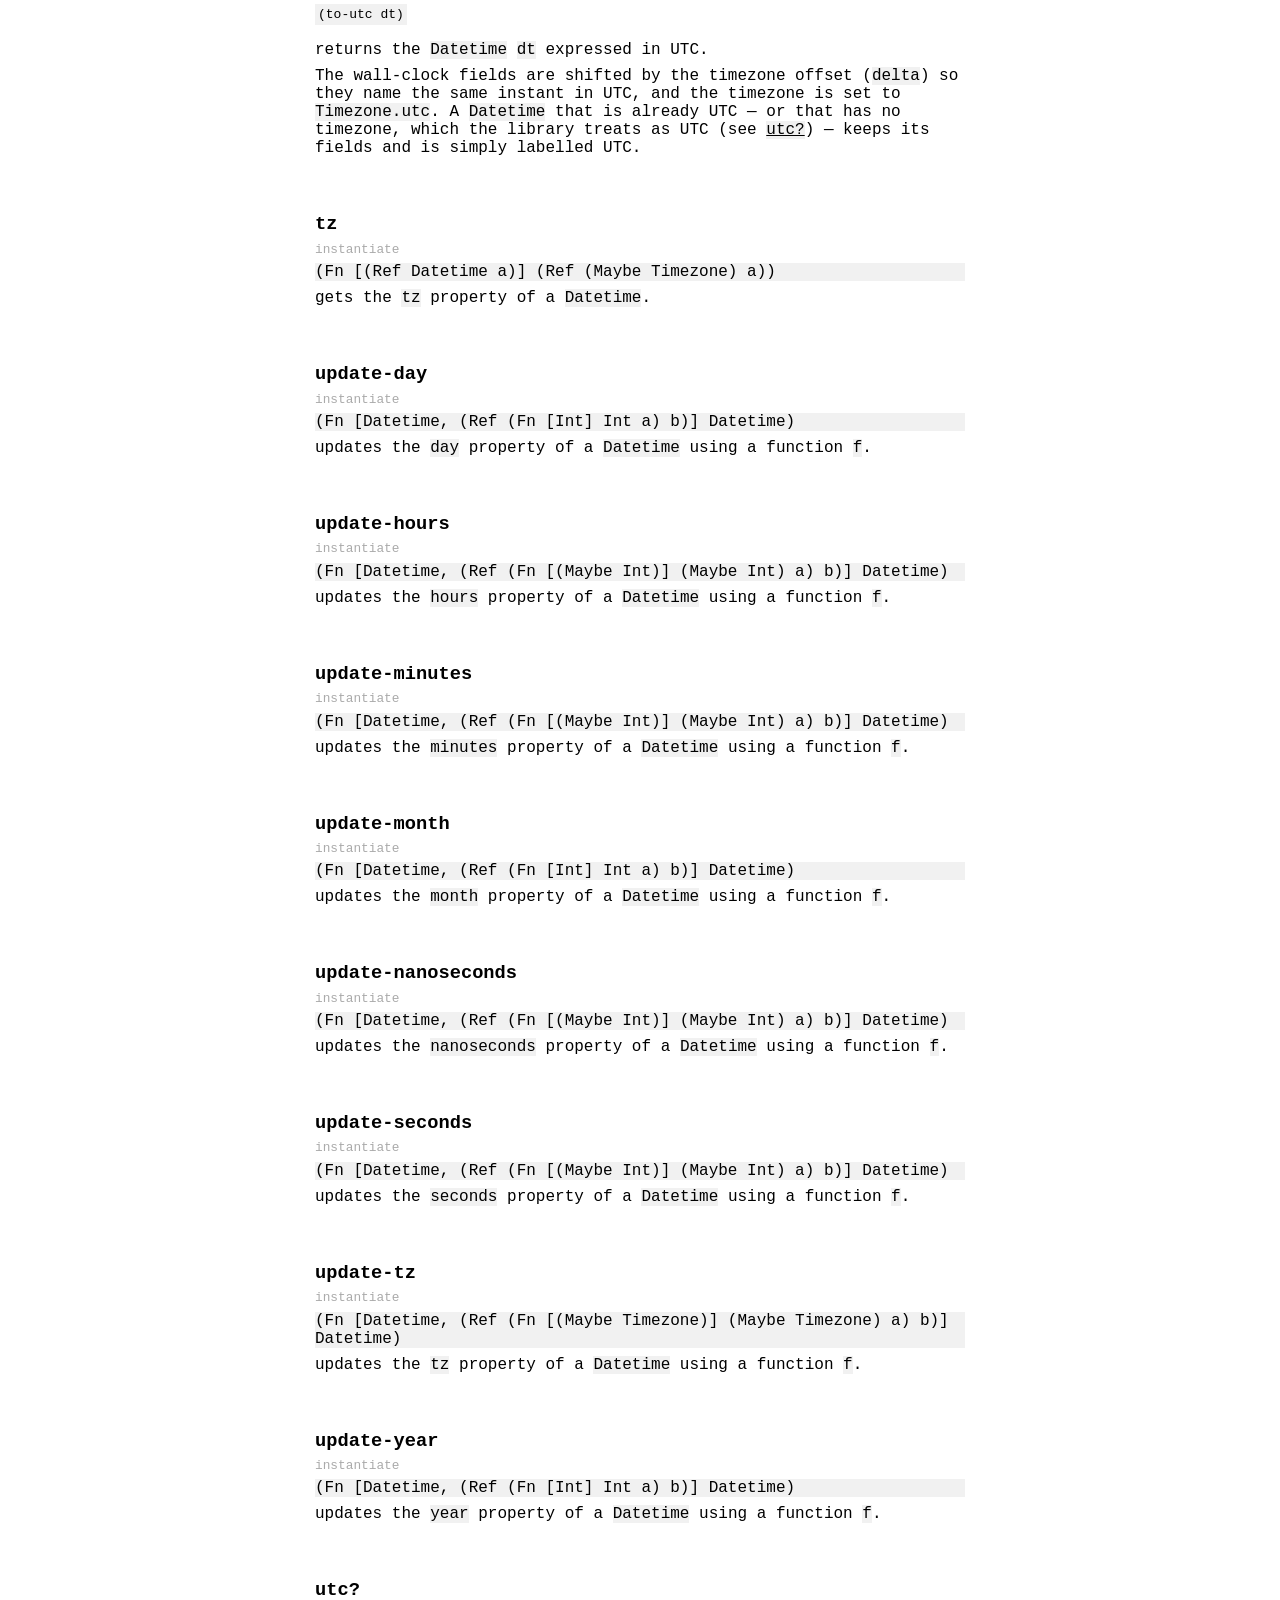
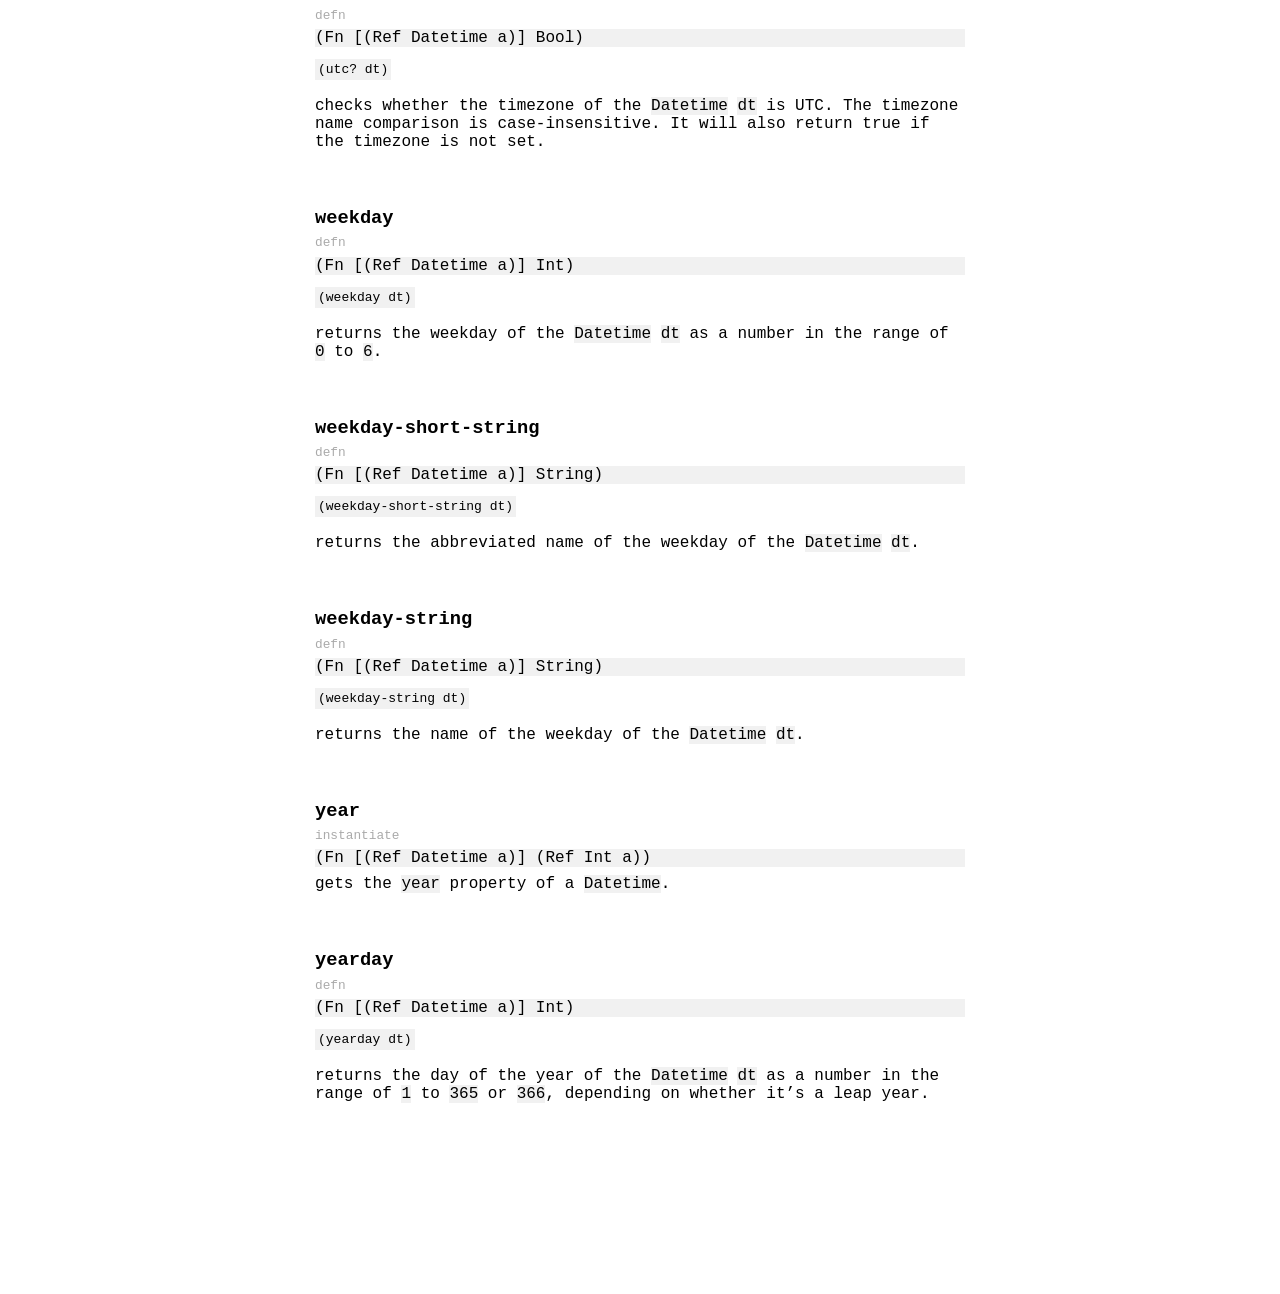
==== commit a5113424: "Compute UNIX timestamps in Long so they do not wrap past 2038 to-unix-timestamp multiplied the day c" ====
--- a/docs/Datetime.html
+++ b/docs/Datetime.html
@@ -411,7 +411,7 @@
                         defn
                     </div>
                     <p class="sig">
-                        (Fn [Int] Datetime)
+                        (Fn [Long] Datetime)
                     </p>
                     <pre class="args">
                         (from-unix-timestamp ts)
@@ -1253,7 +1253,7 @@
                         defn
                     </div>
                     <p class="sig">
-                        (Fn [(Ref Datetime a)] Int)
+                        (Fn [(Ref Datetime a)] Long)
                     </p>
                     <pre class="args">
                         (to-unix-timestamp dt)
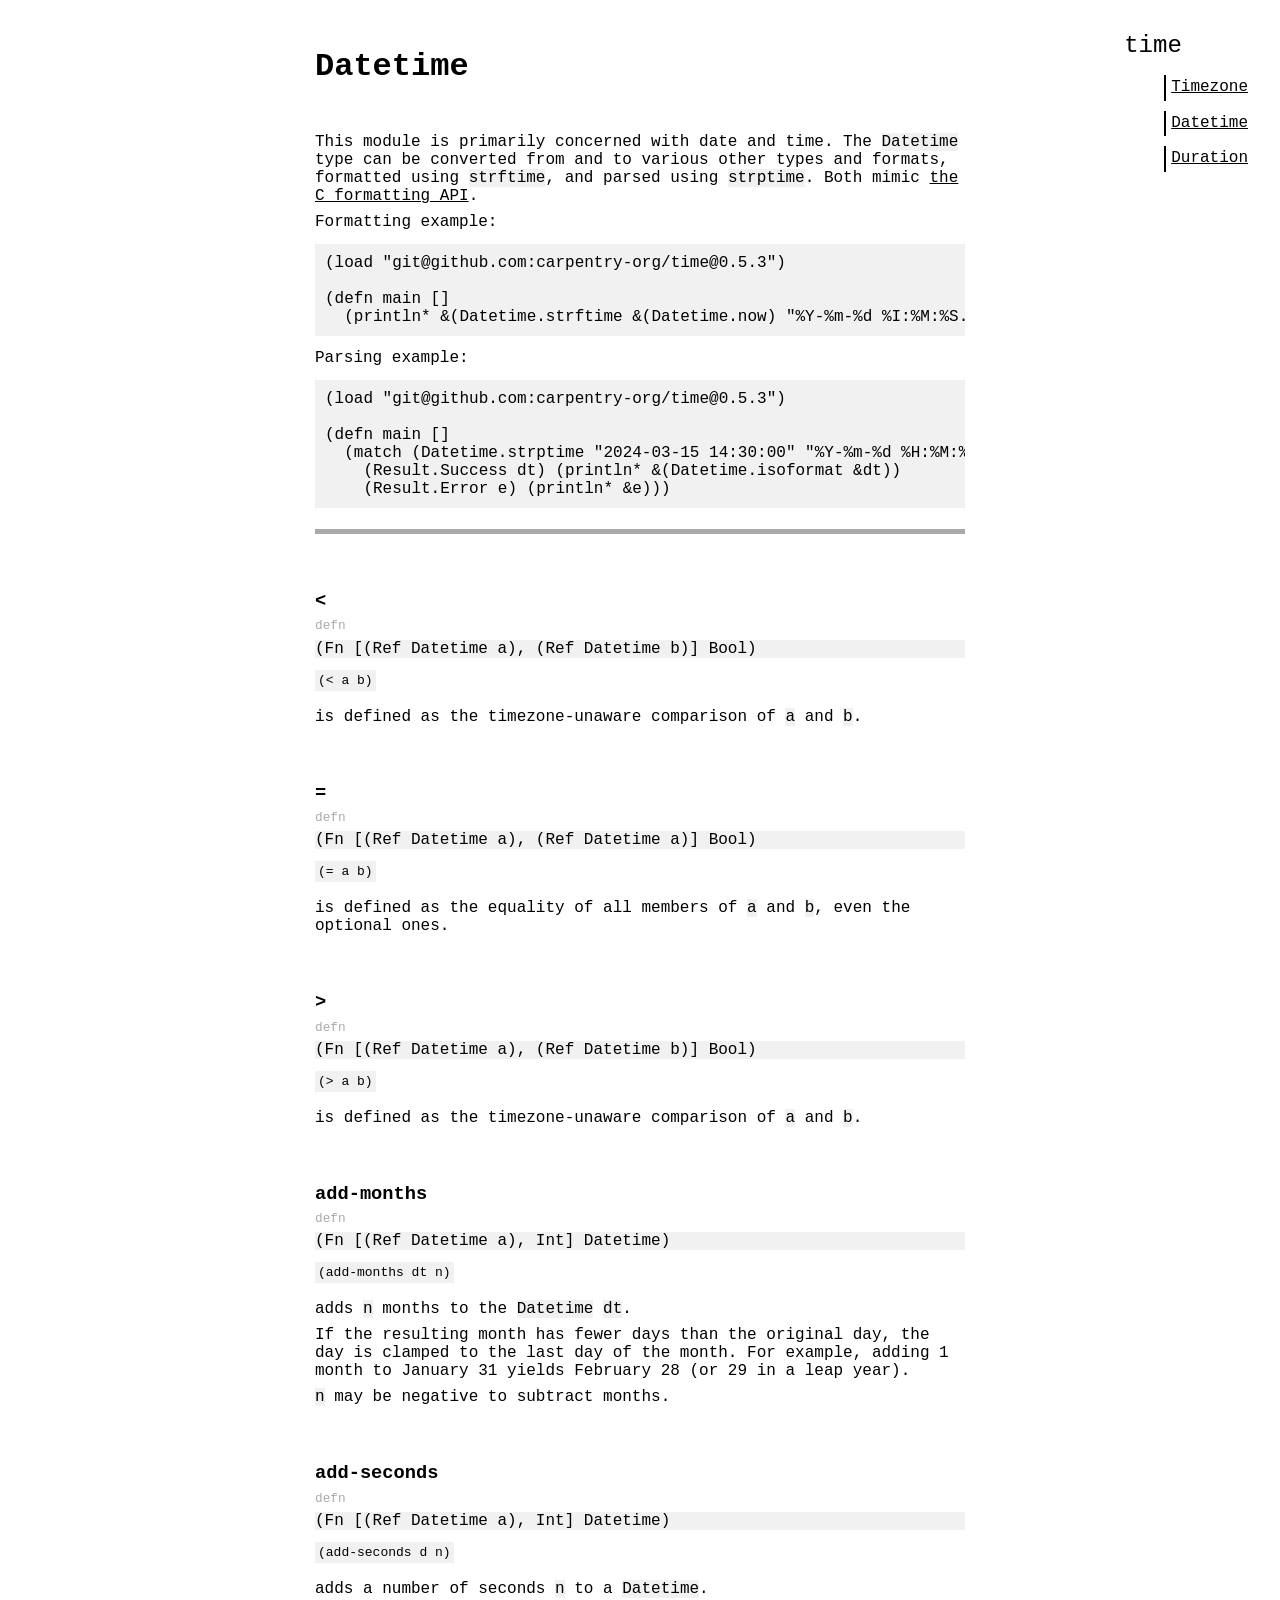
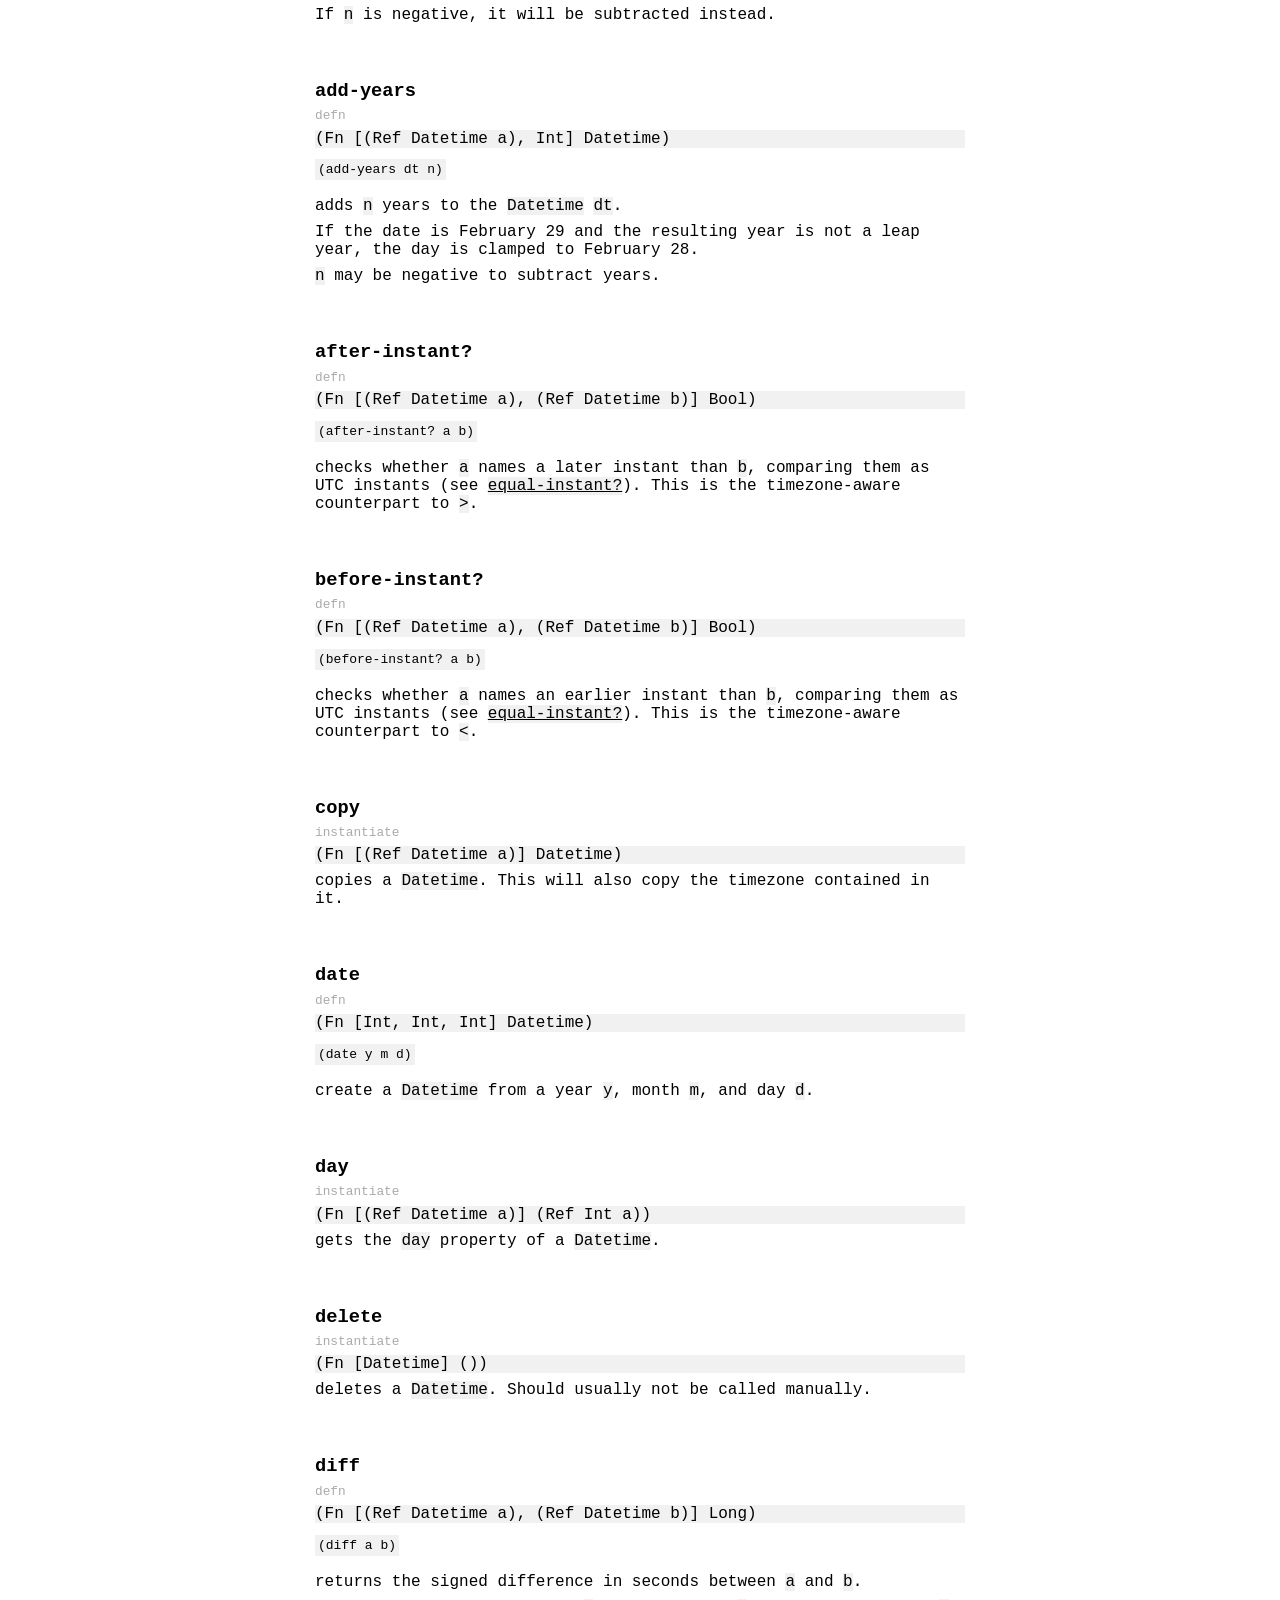
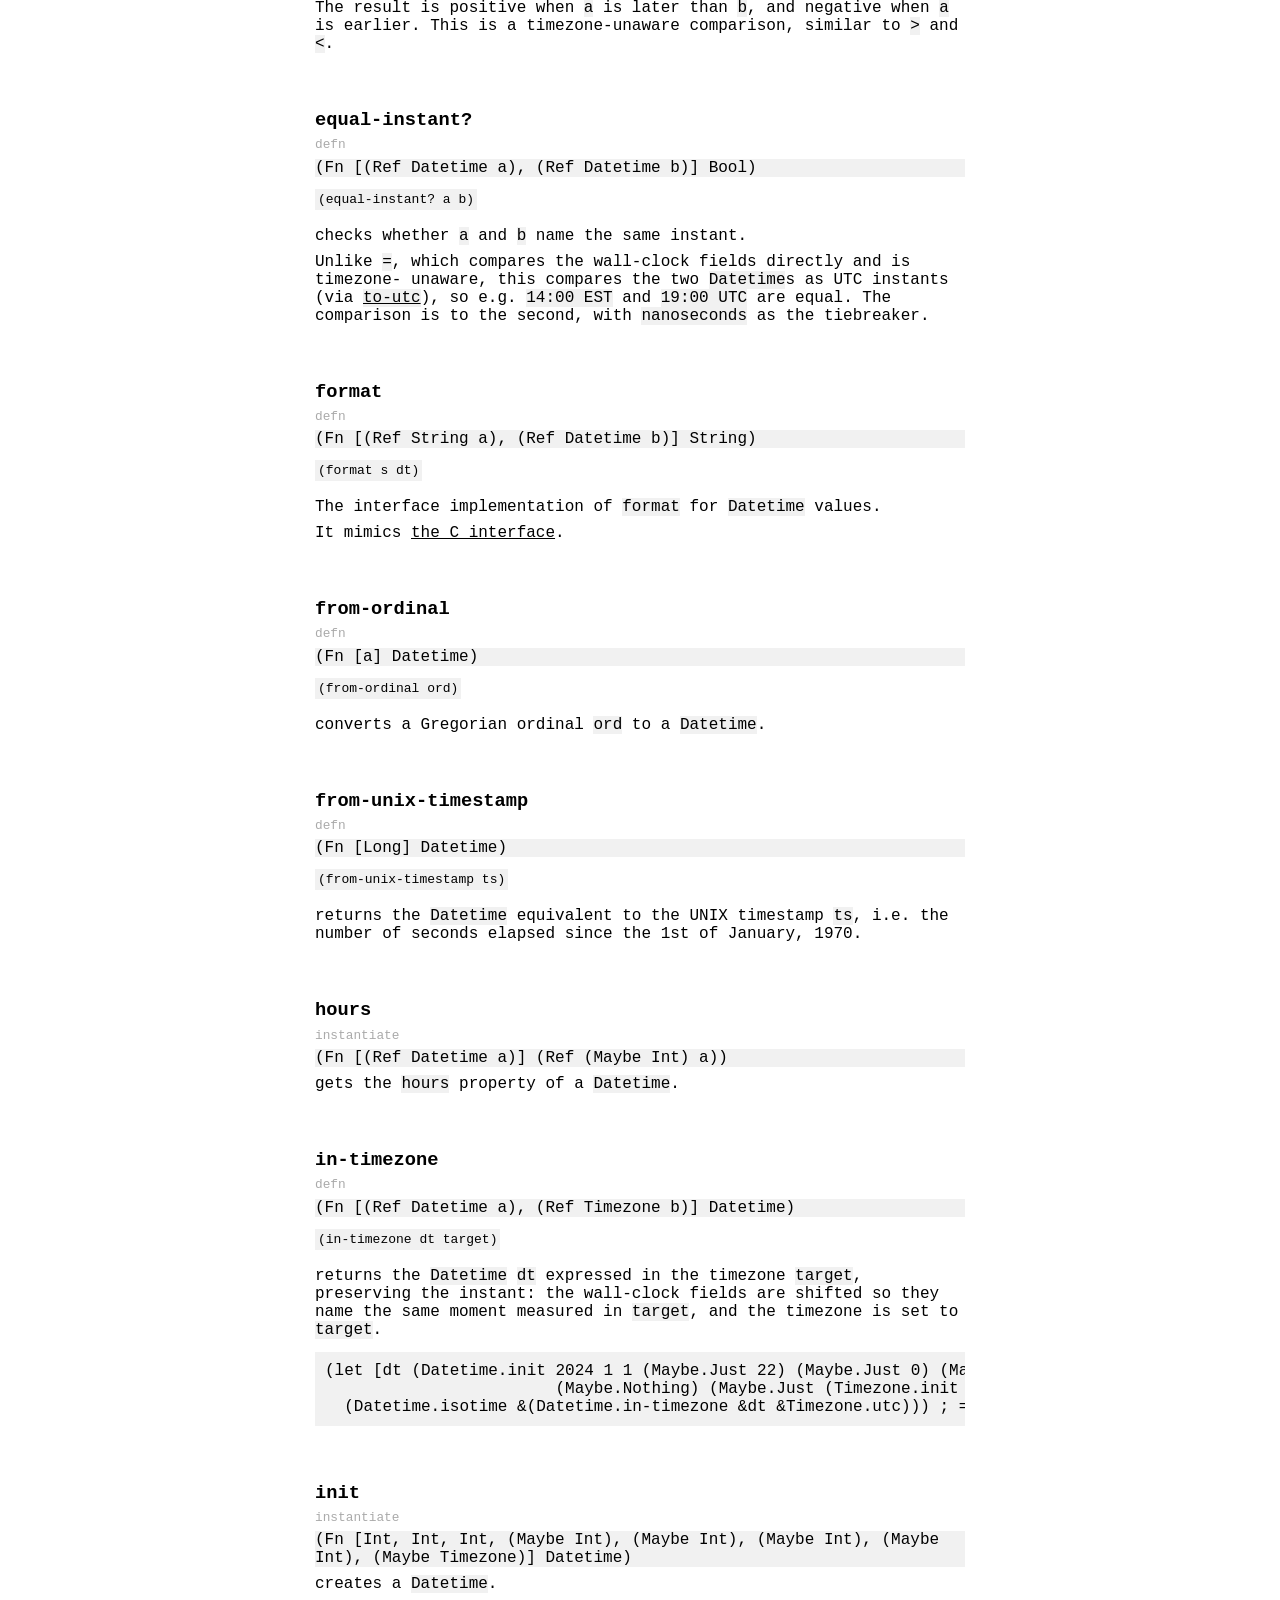
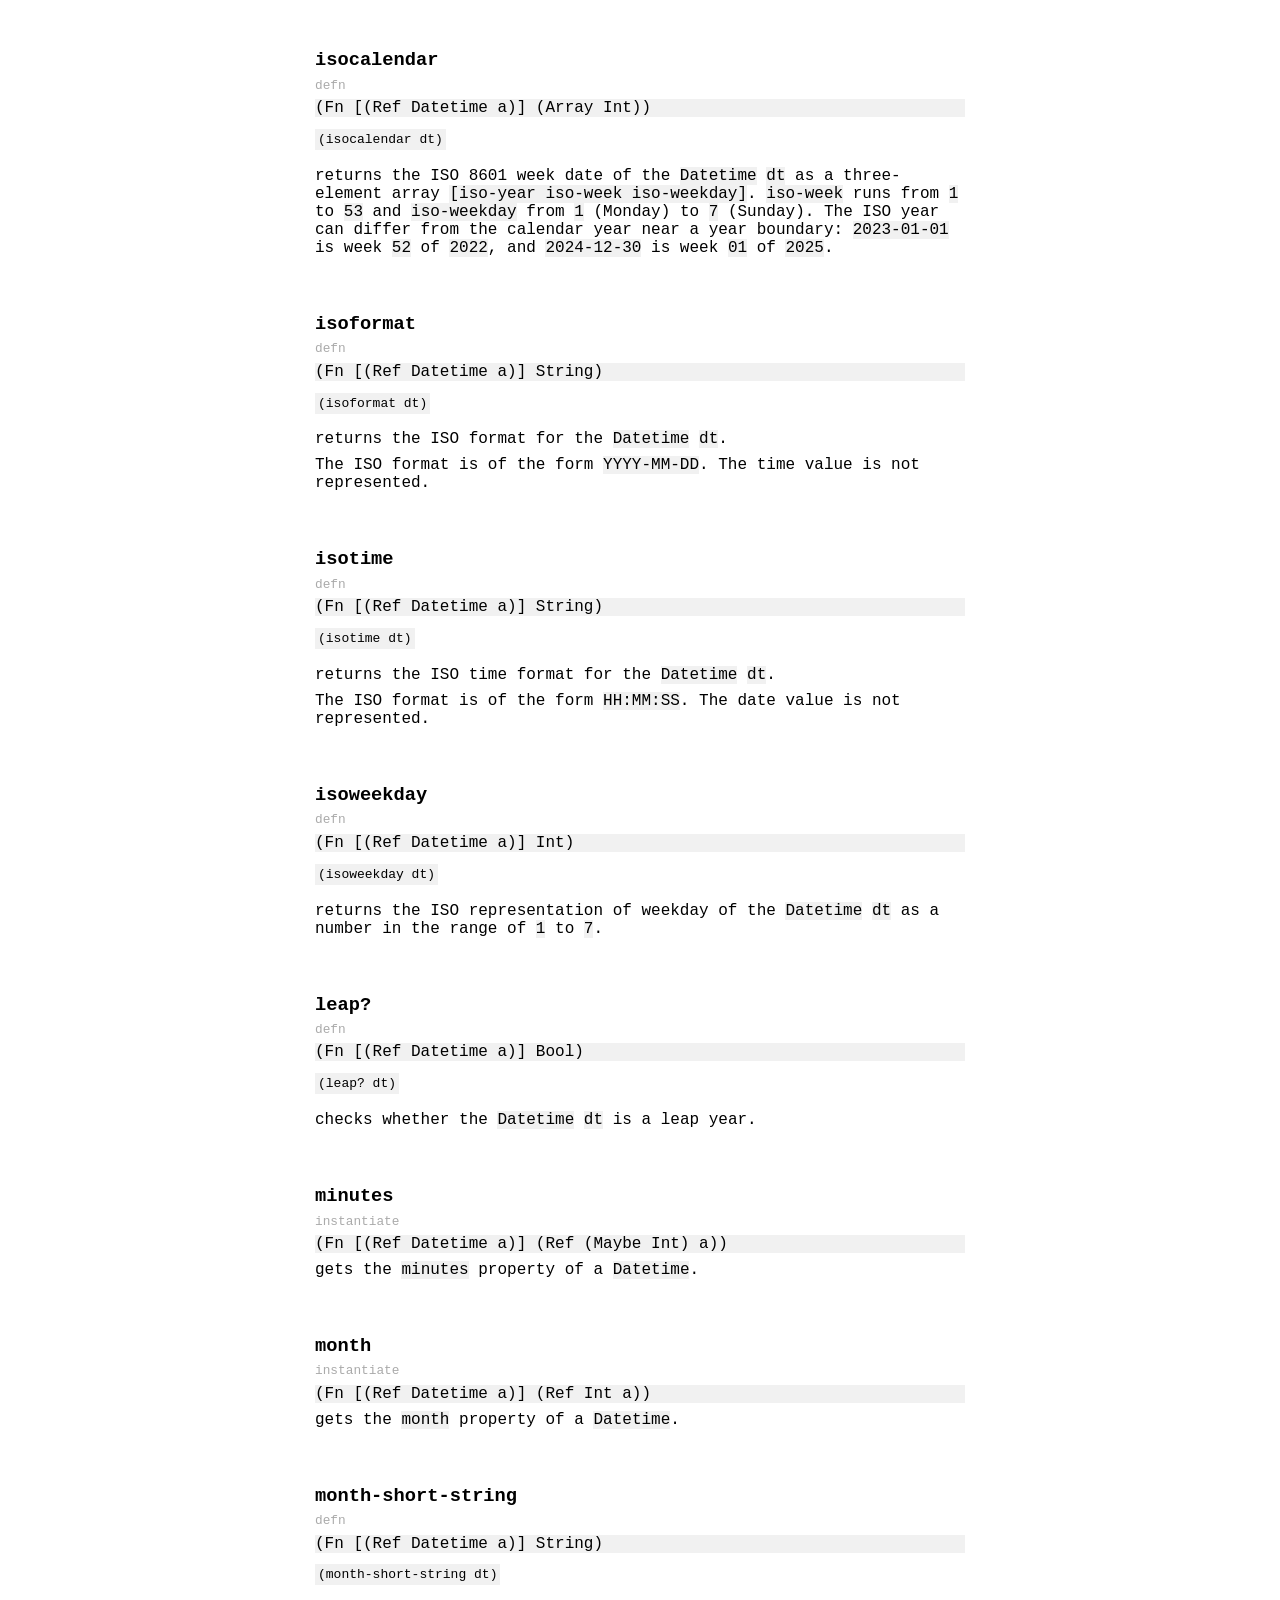
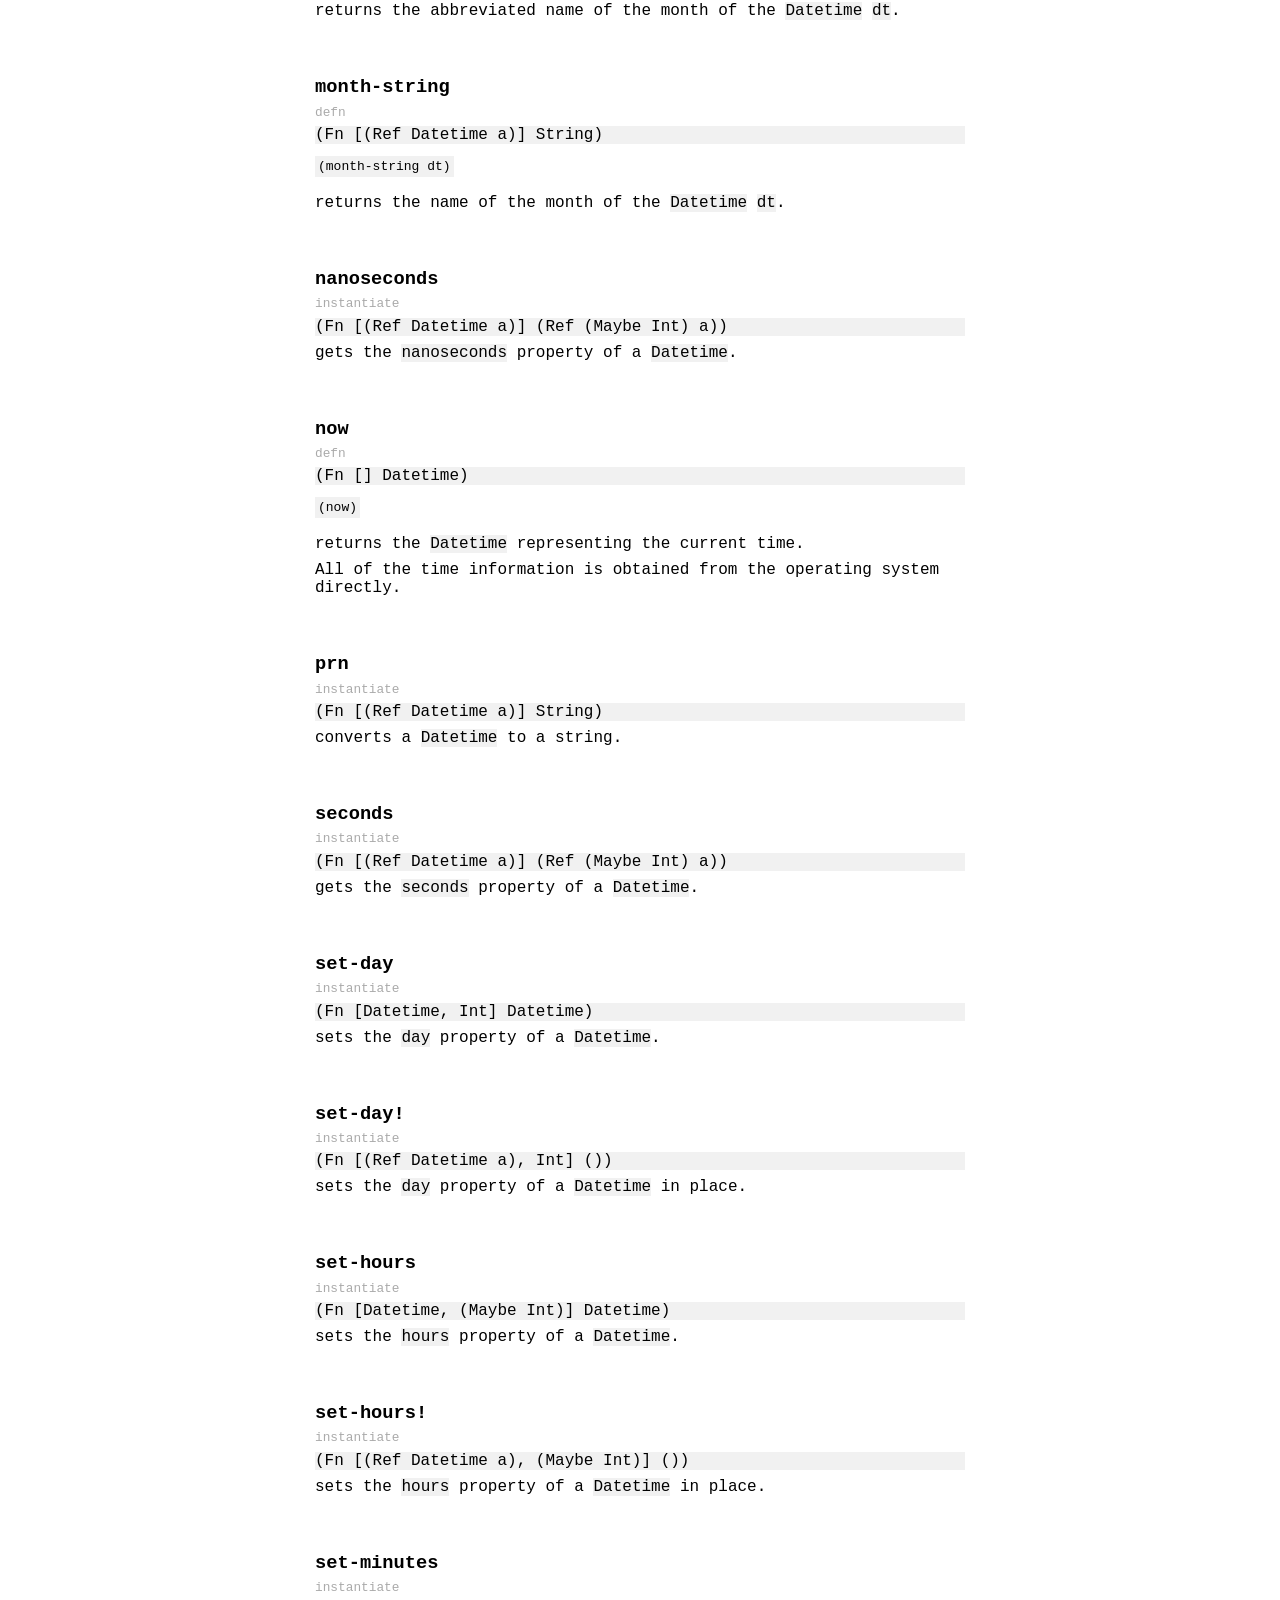
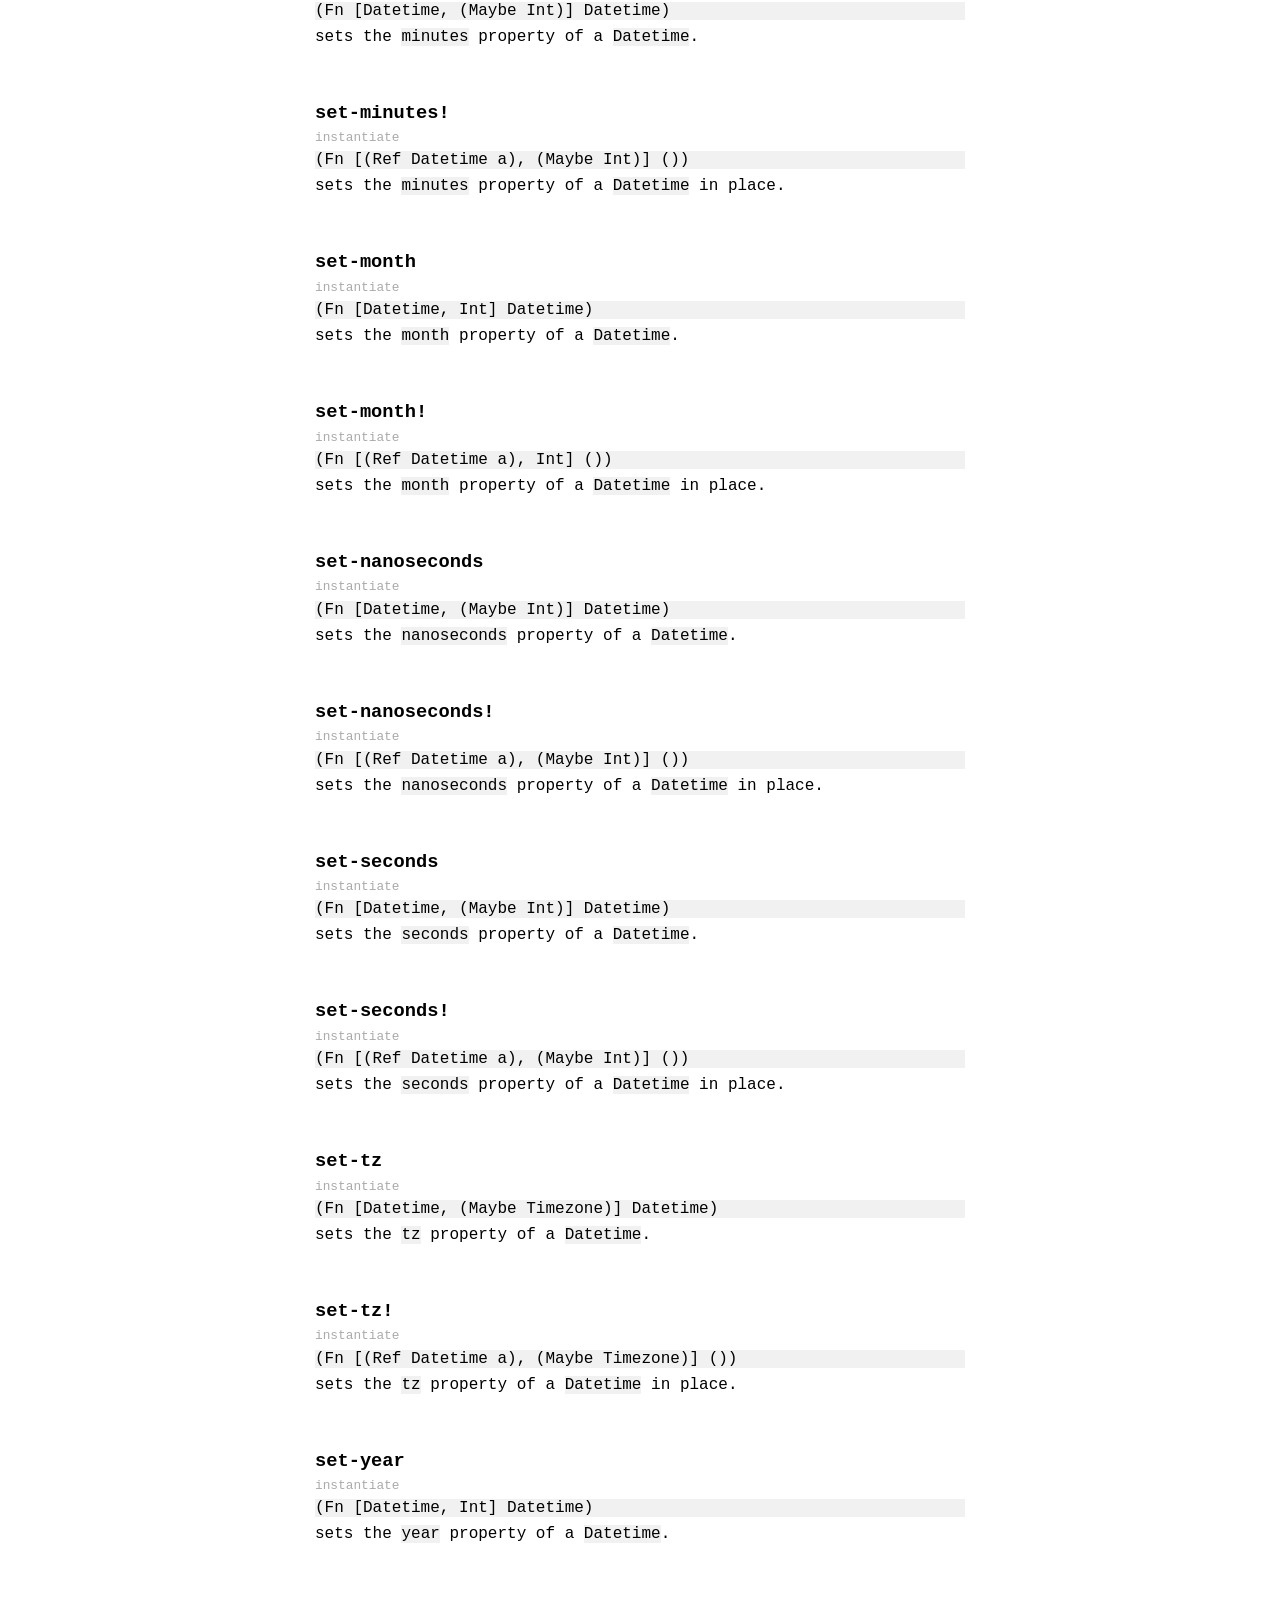
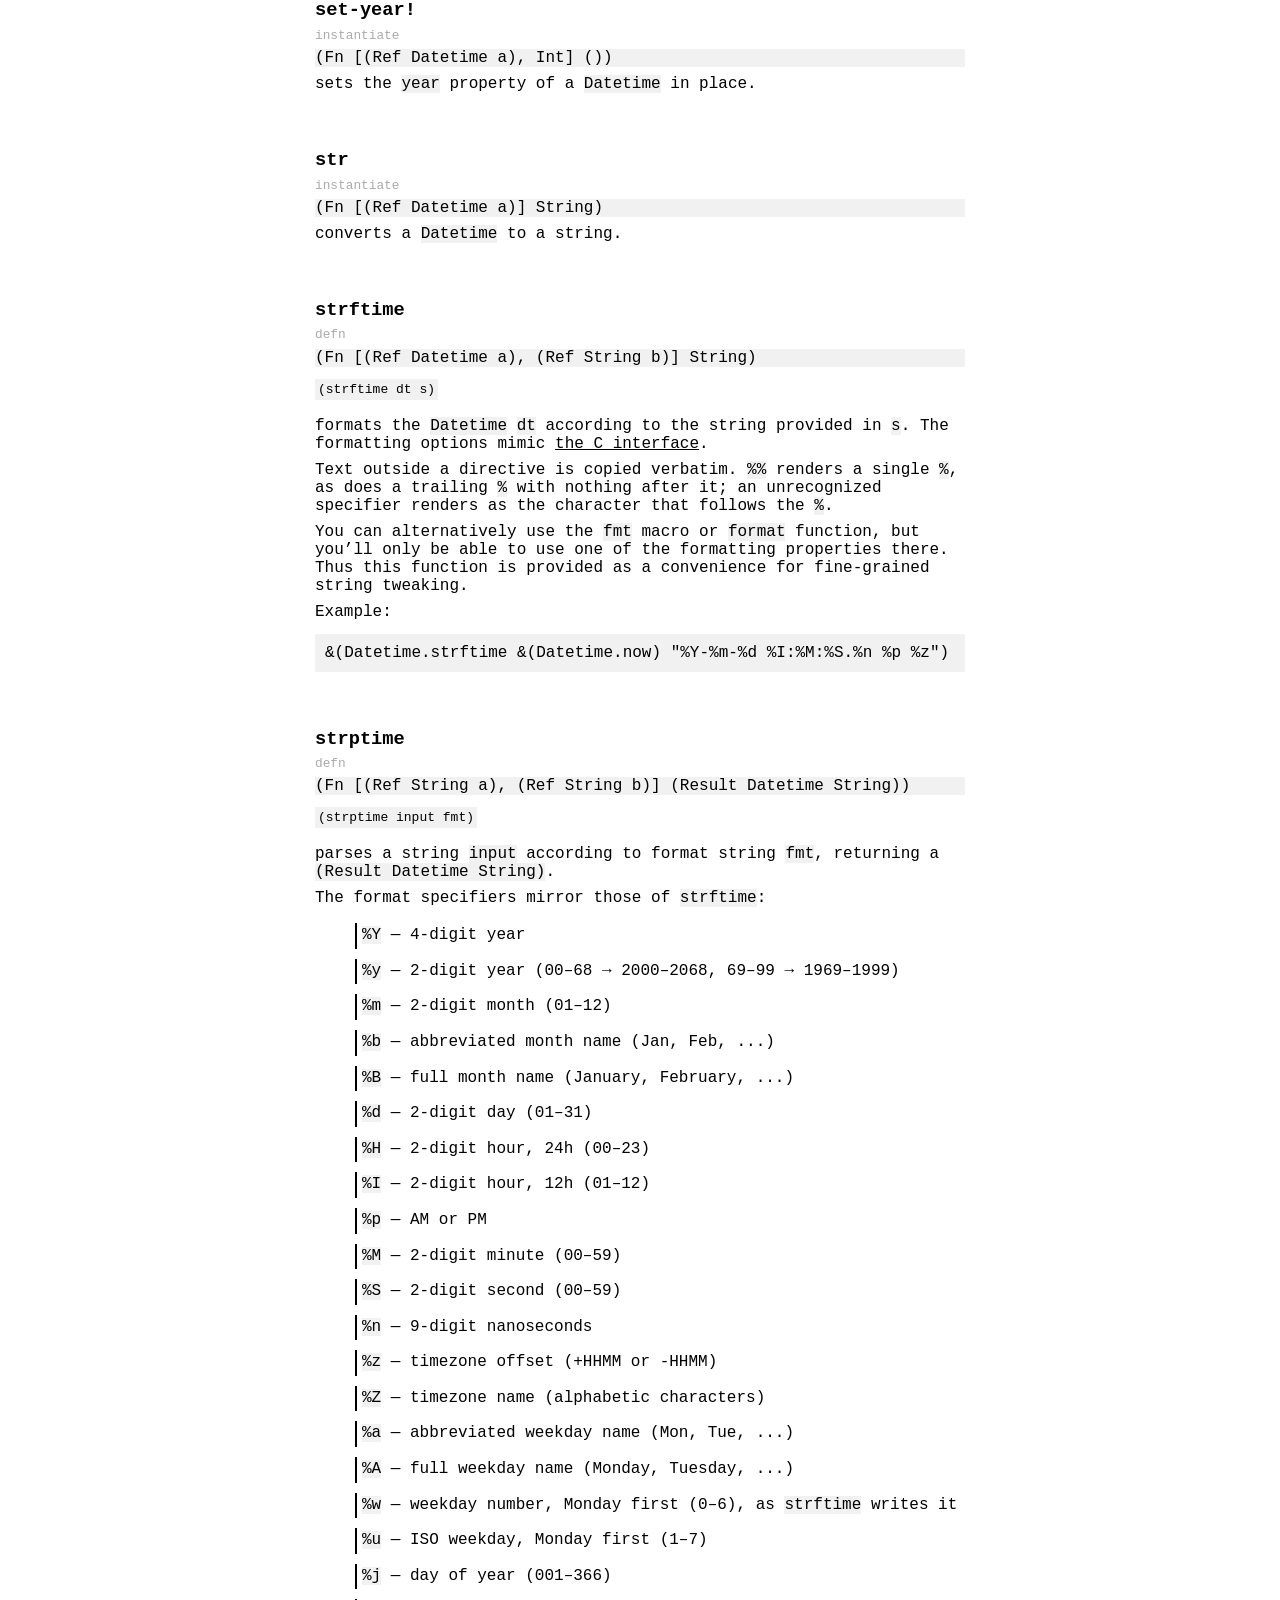
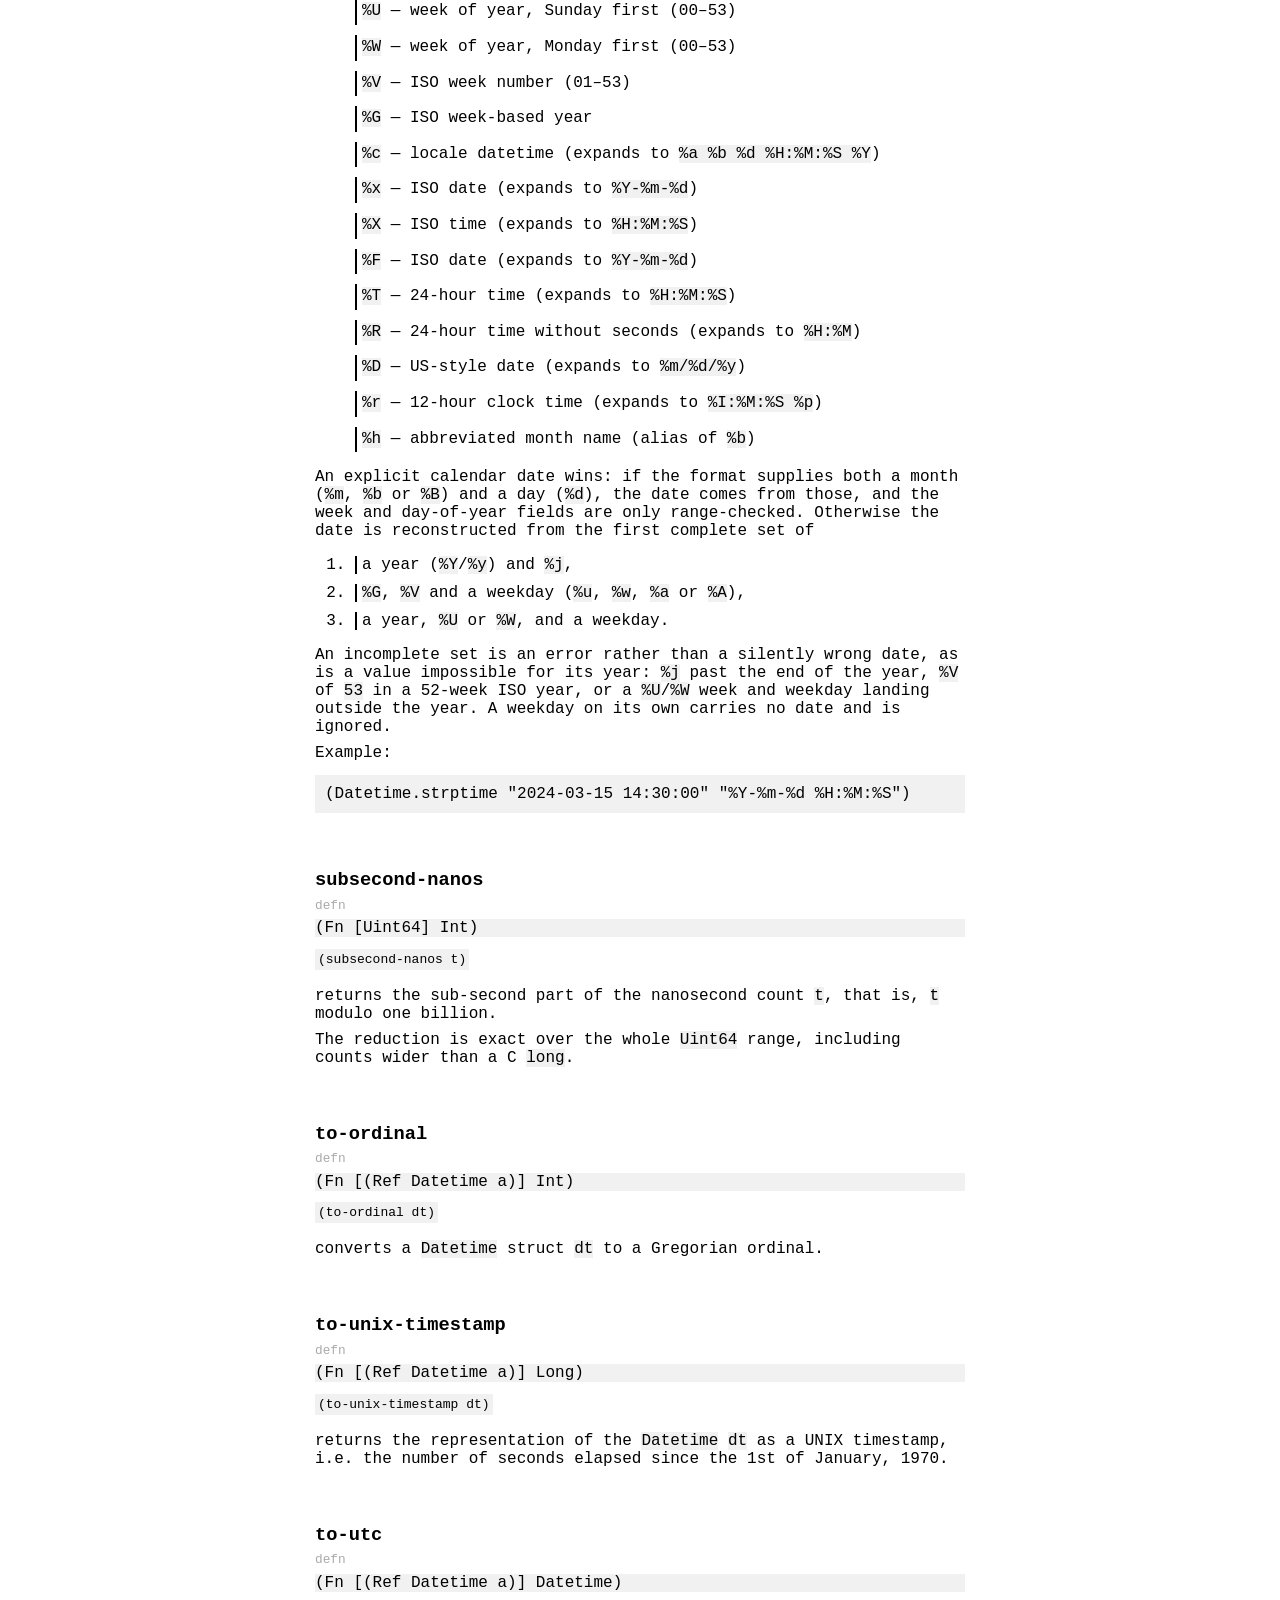
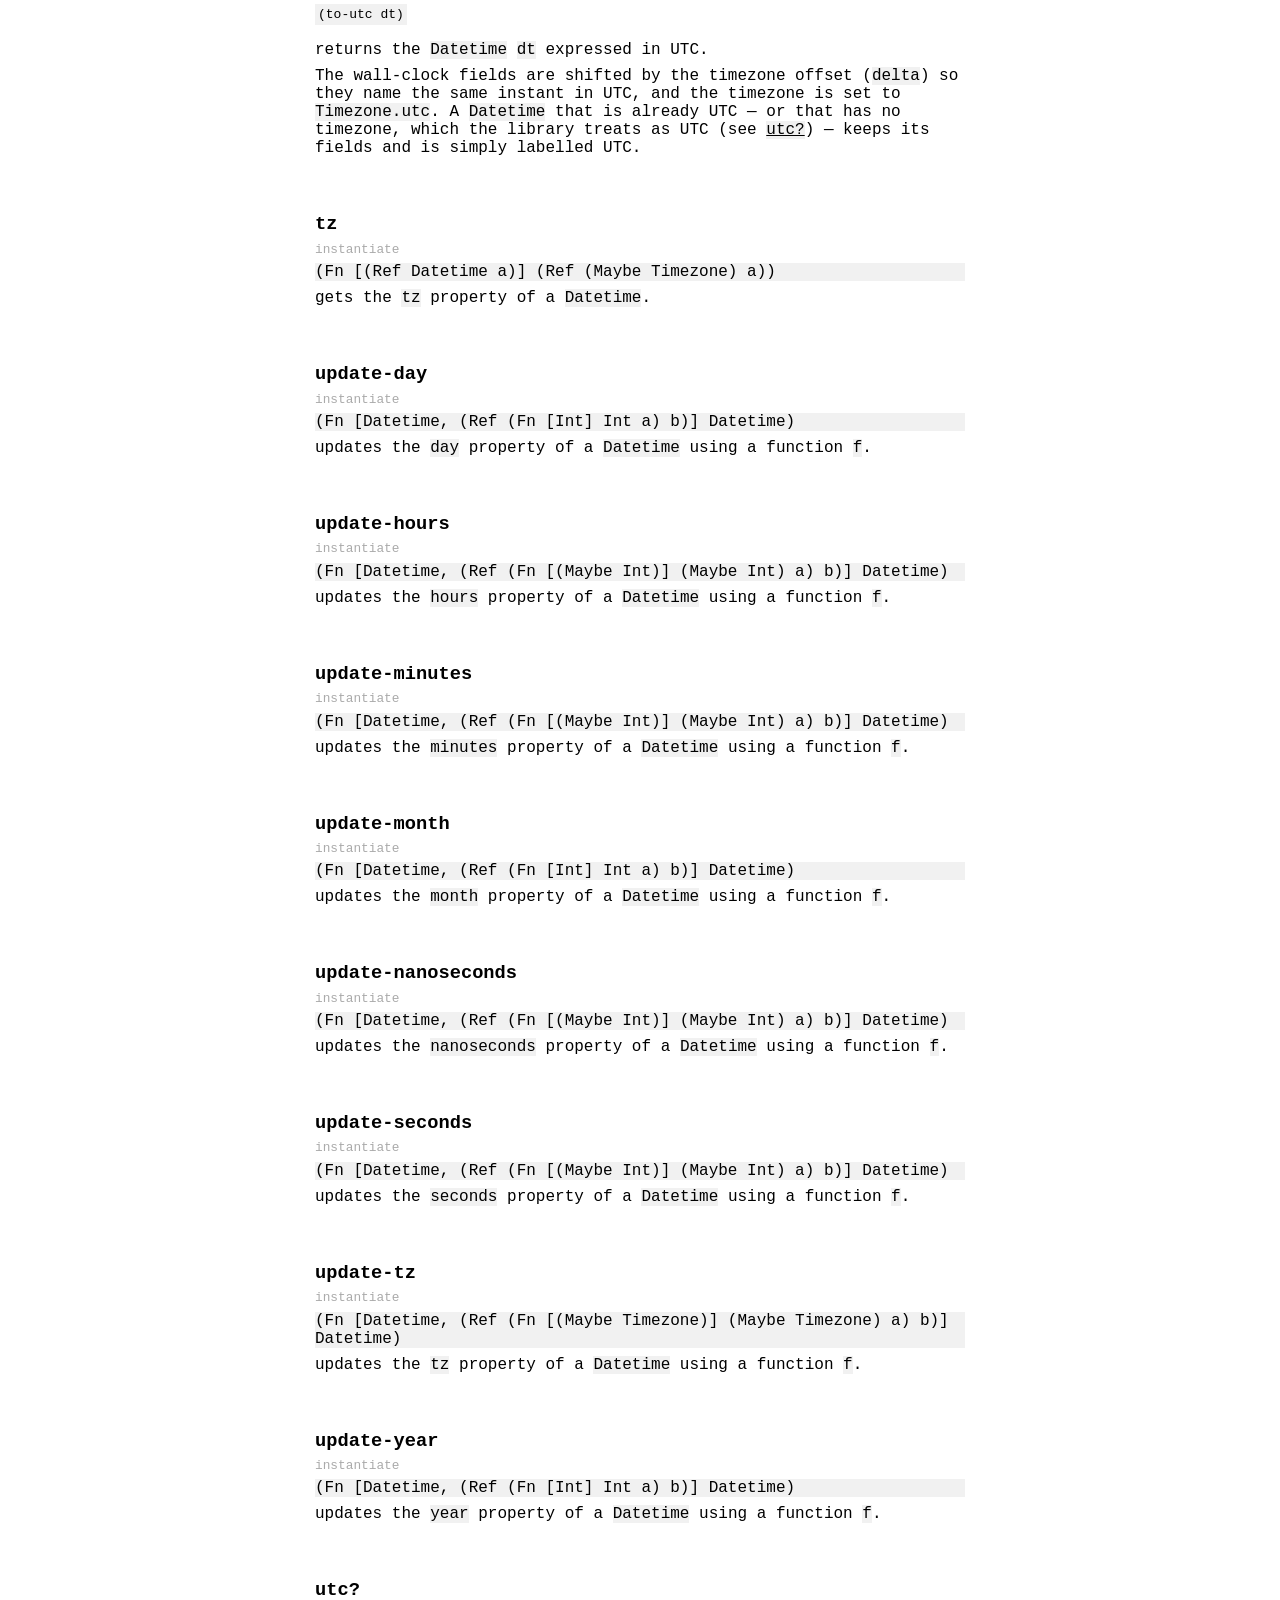
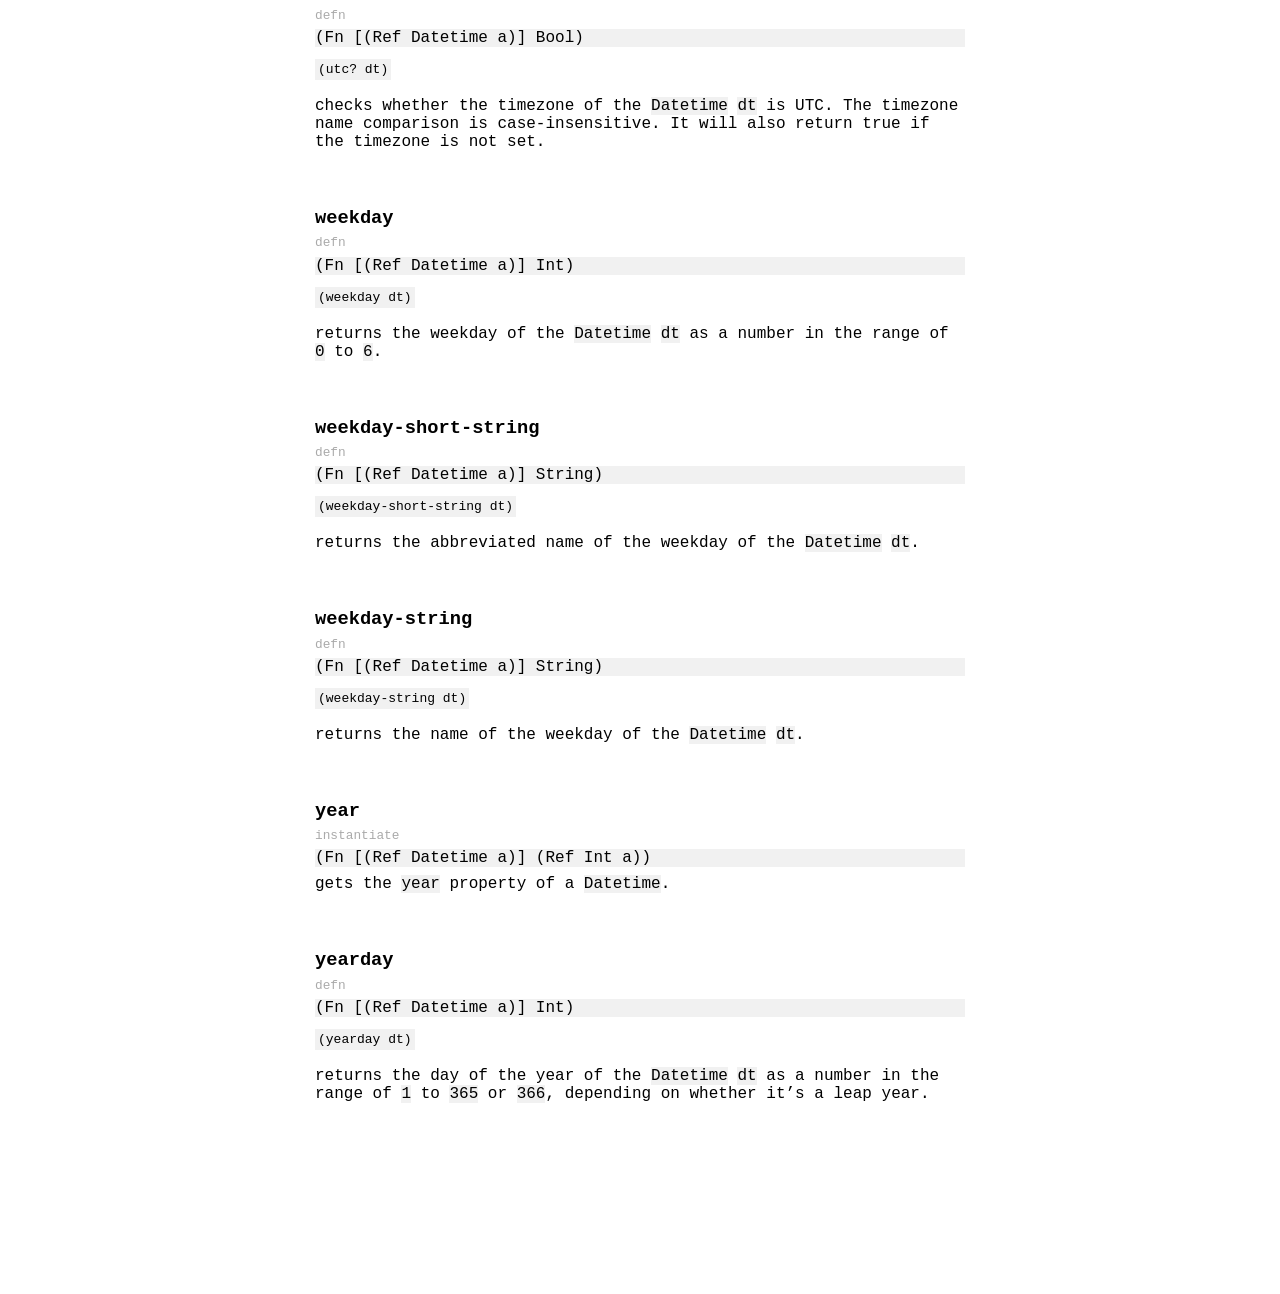
==== commit a644c448: "Compute Datetime.diff and Duration in Long so spans past 68 years hold diff multiplied the ordinal d" ====
--- a/docs/Datetime.html
+++ b/docs/Datetime.html
@@ -324,7 +324,7 @@
                         defn
                     </div>
                     <p class="sig">
-                        (Fn [(Ref Datetime a), (Ref Datetime b)] Int)
+                        (Fn [(Ref Datetime a), (Ref Datetime b)] Long)
                     </p>
                     <pre class="args">
                         (diff a b)
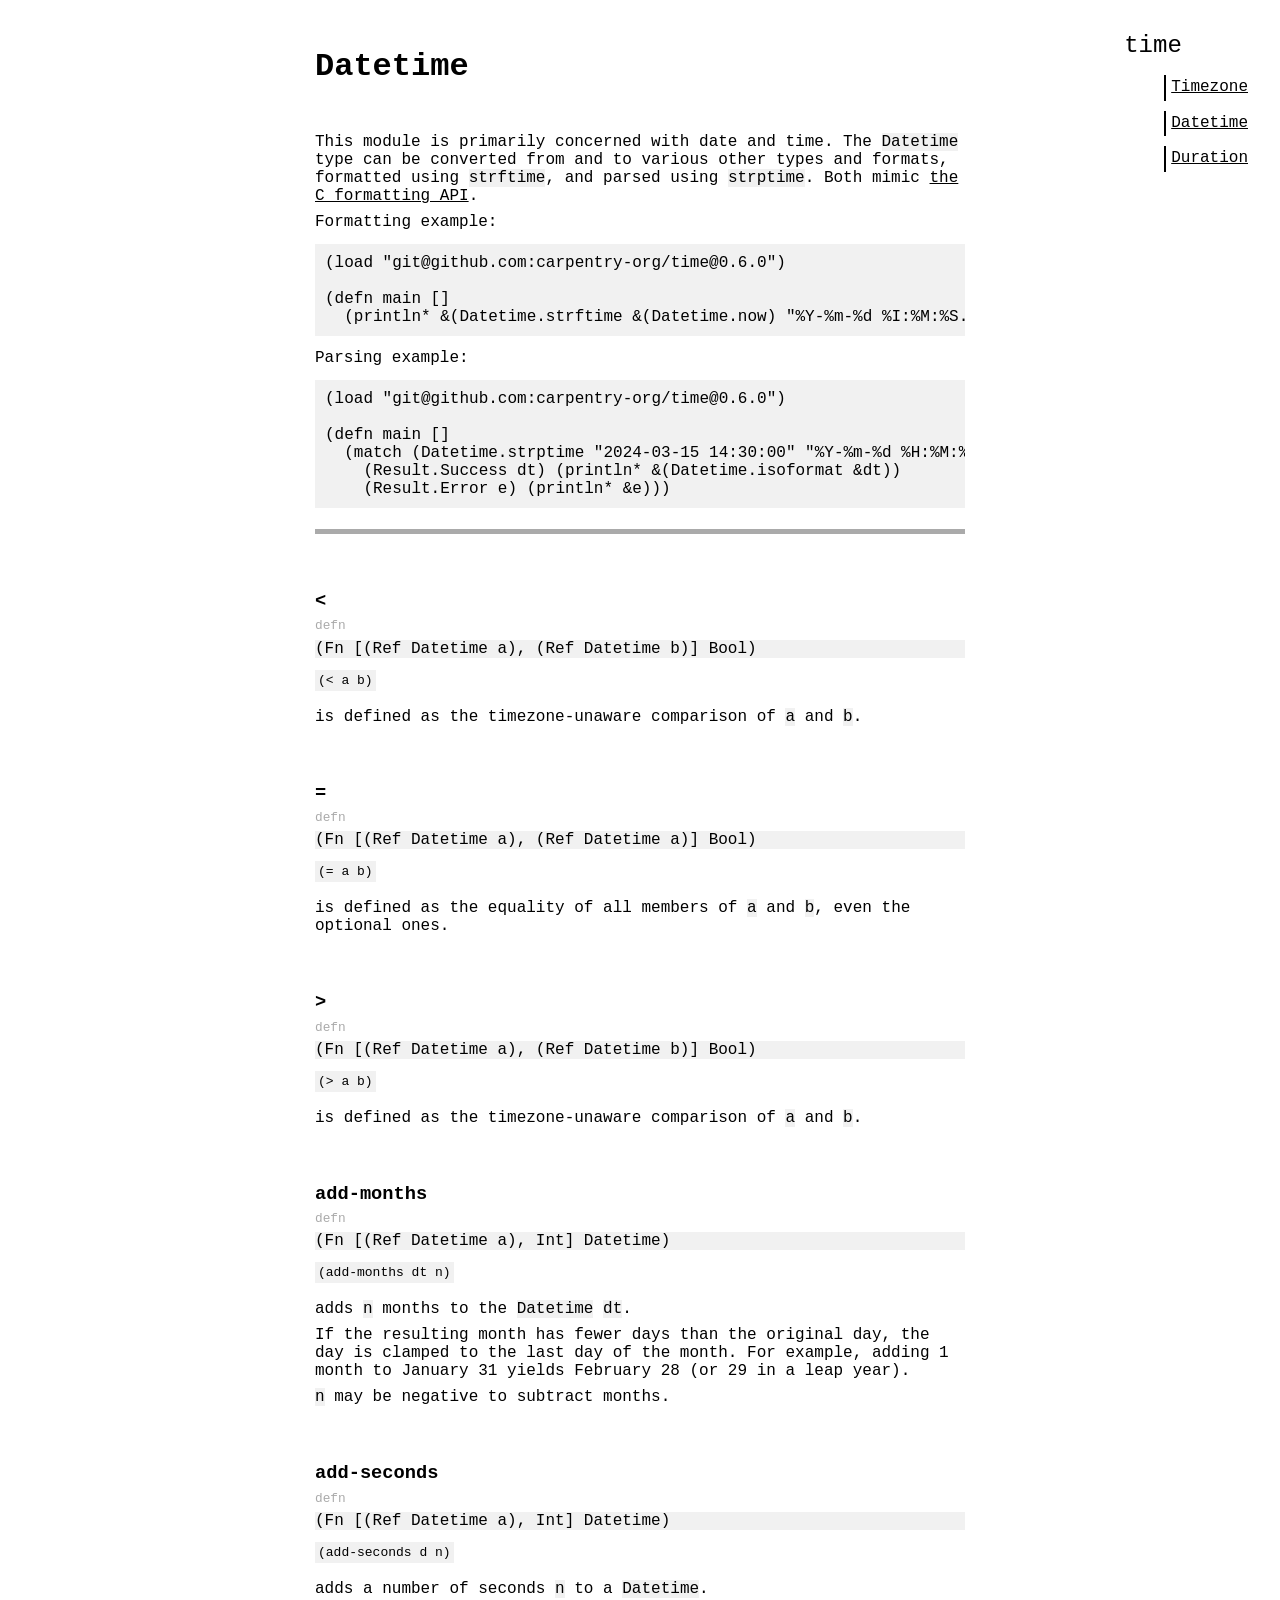
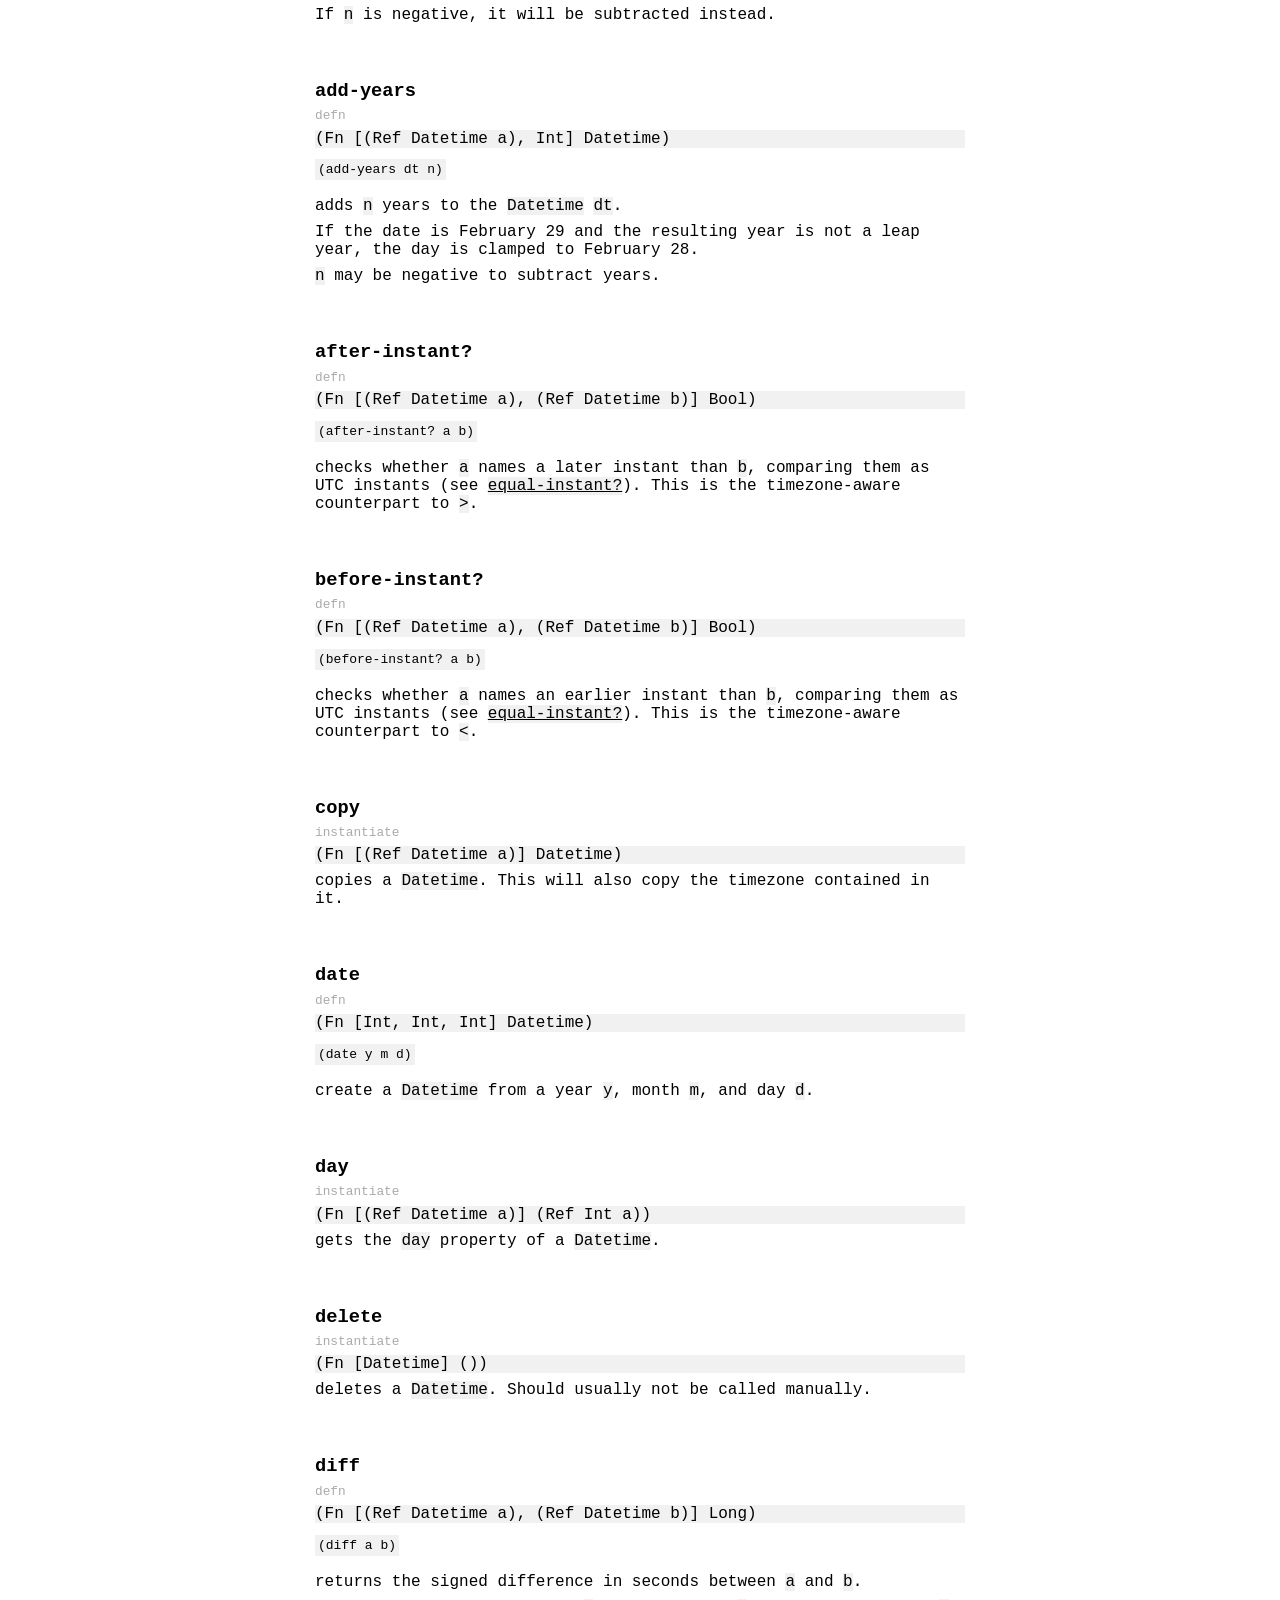
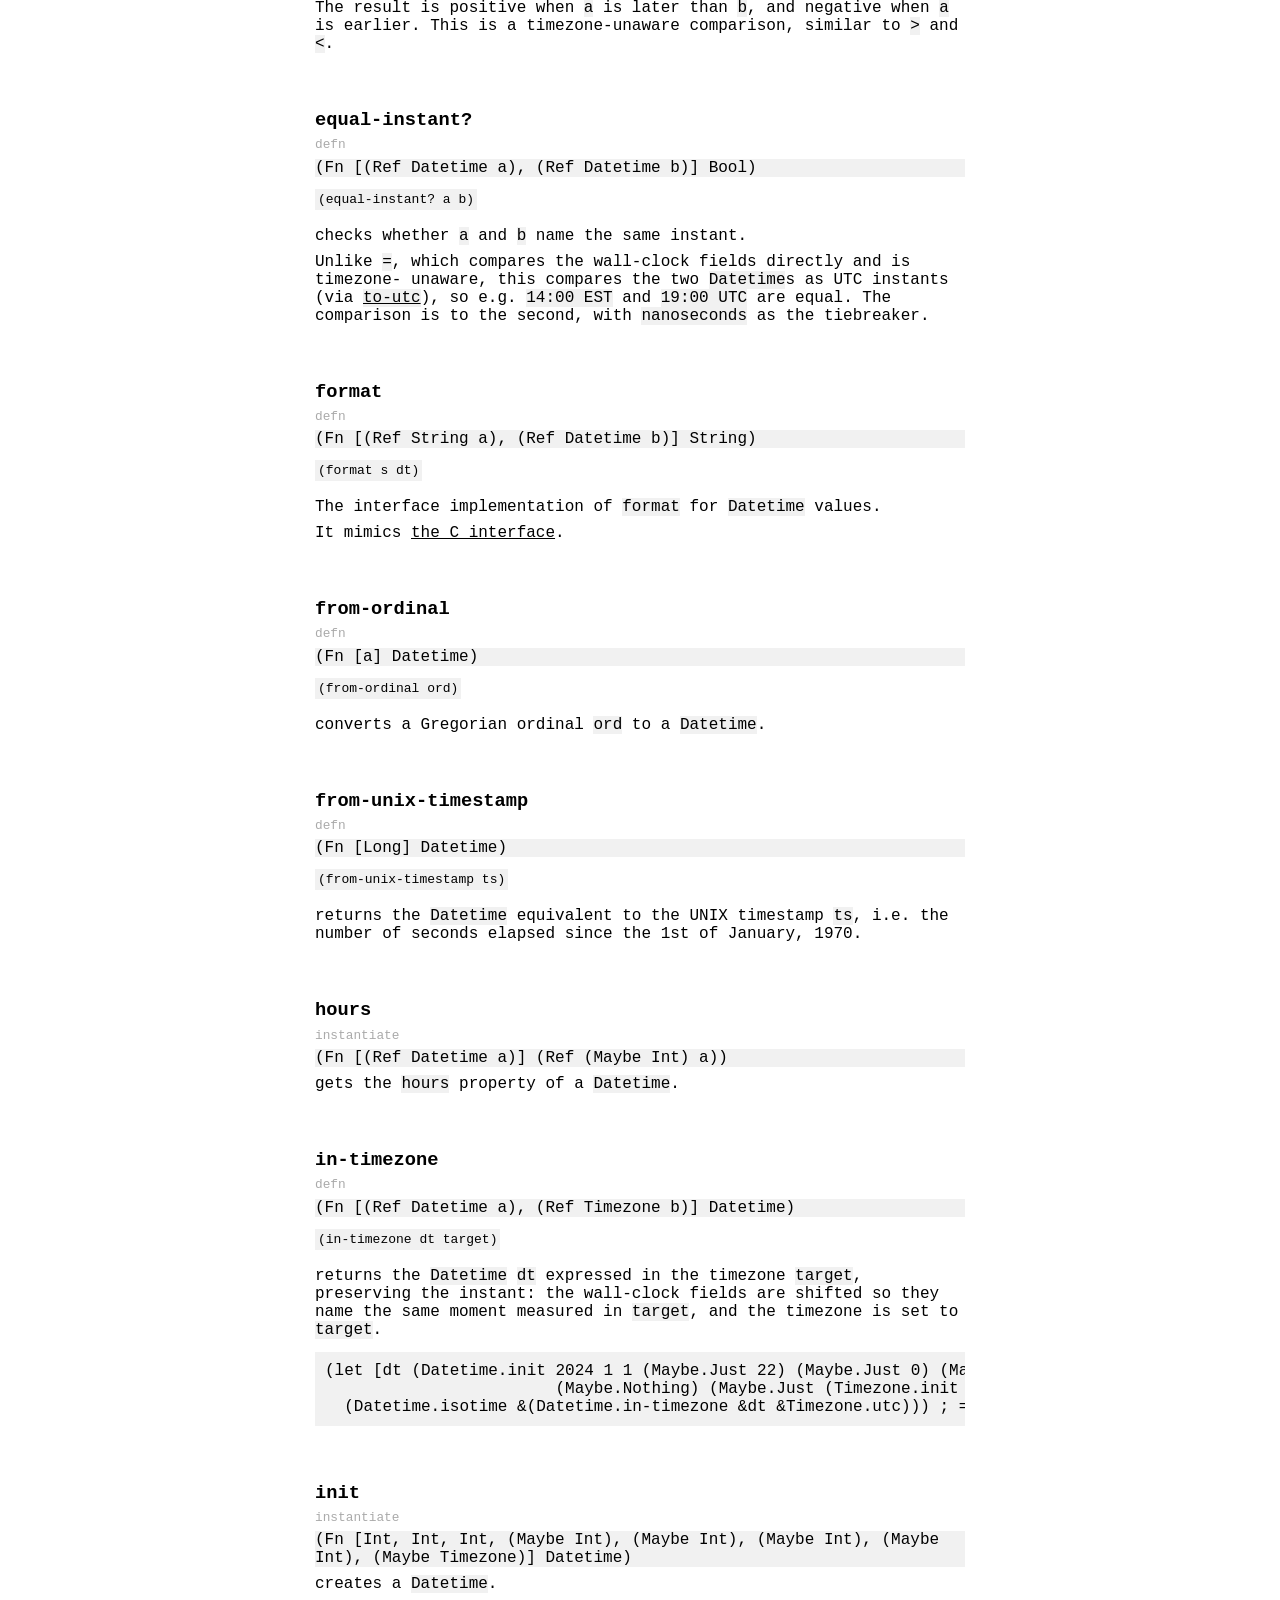
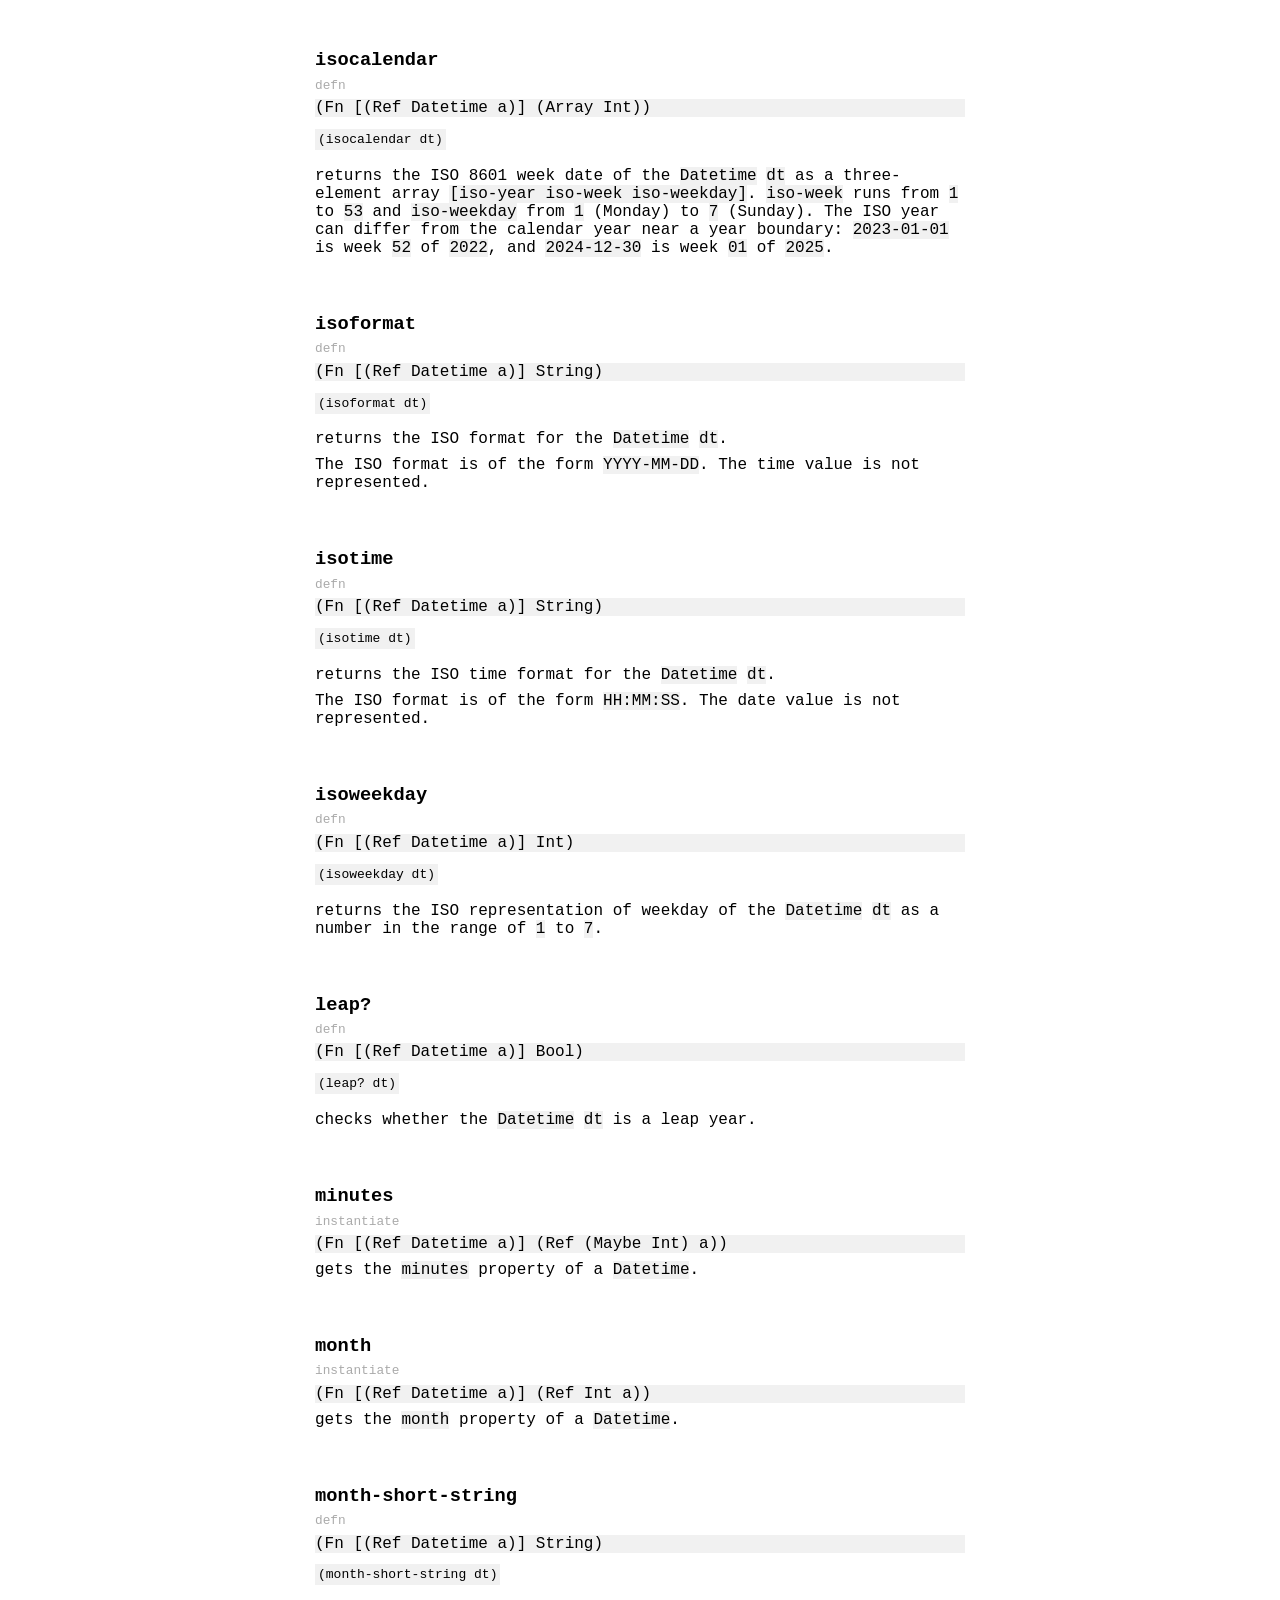
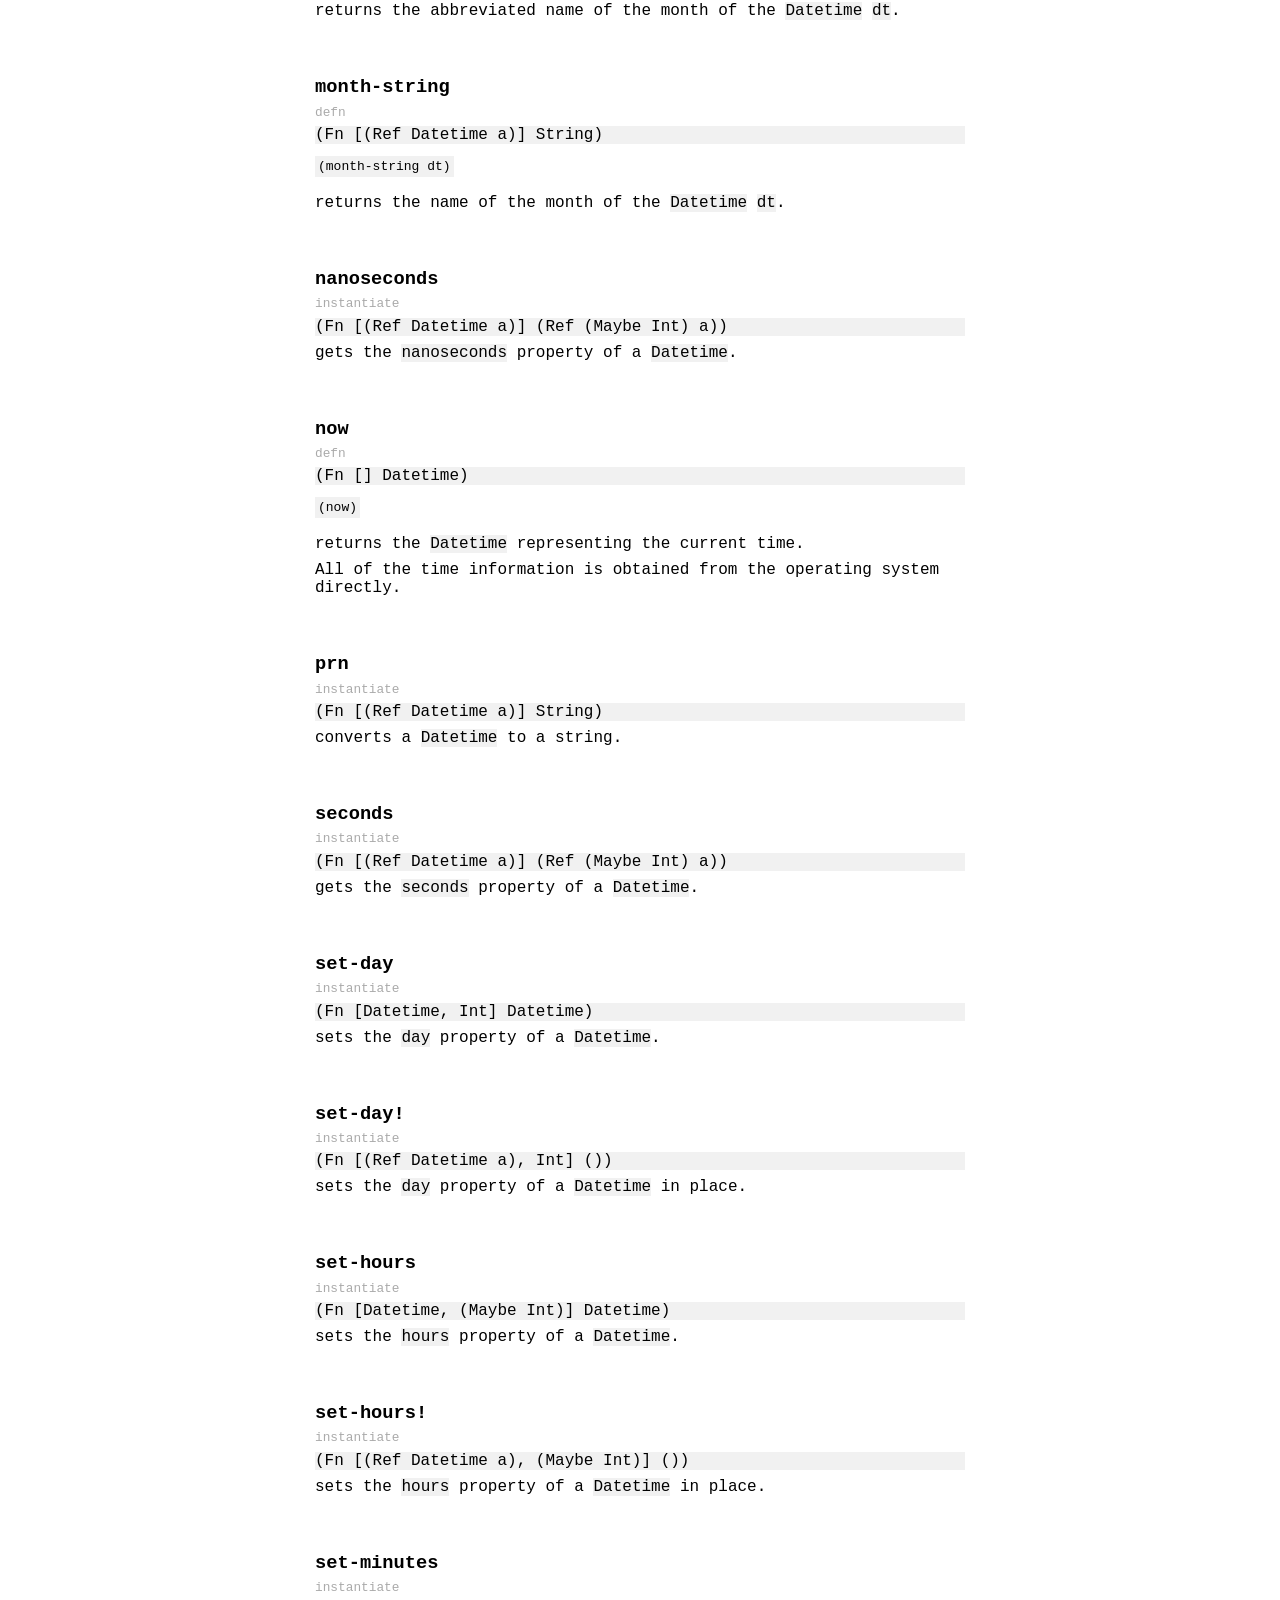
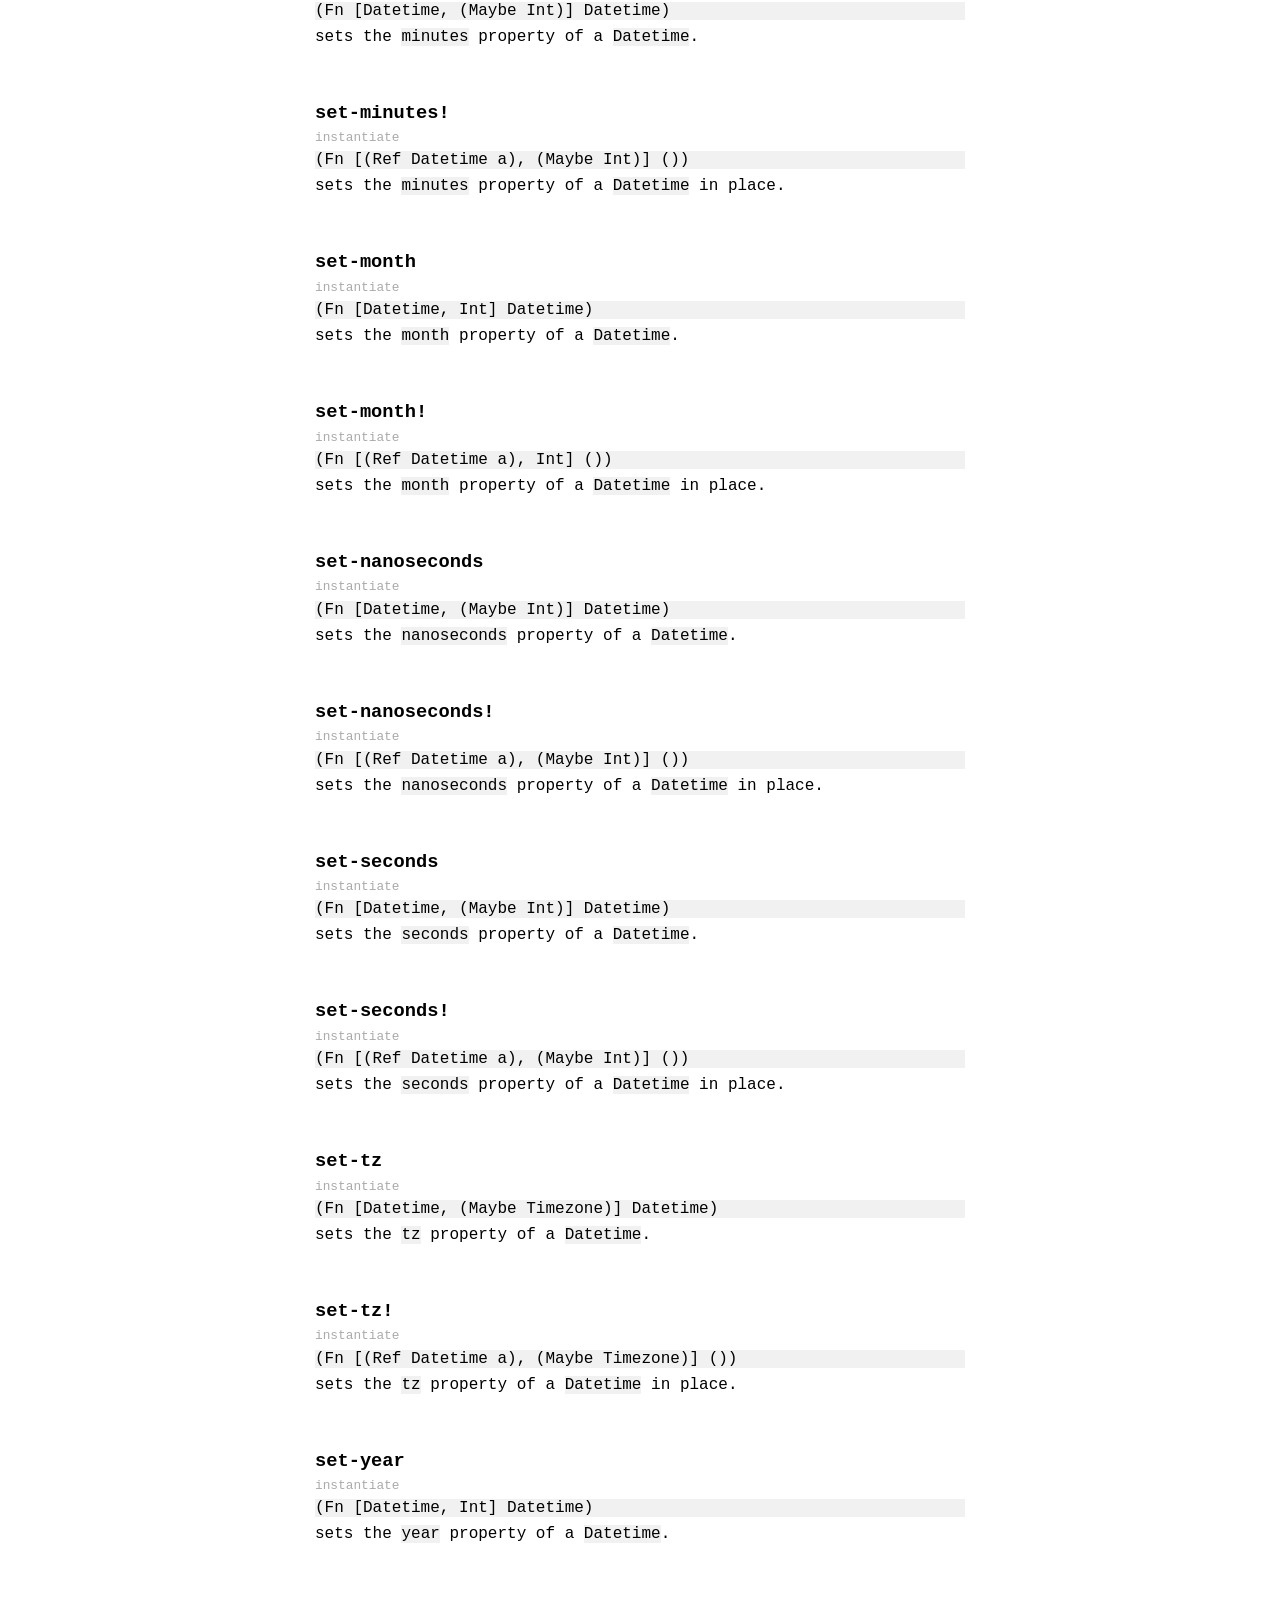
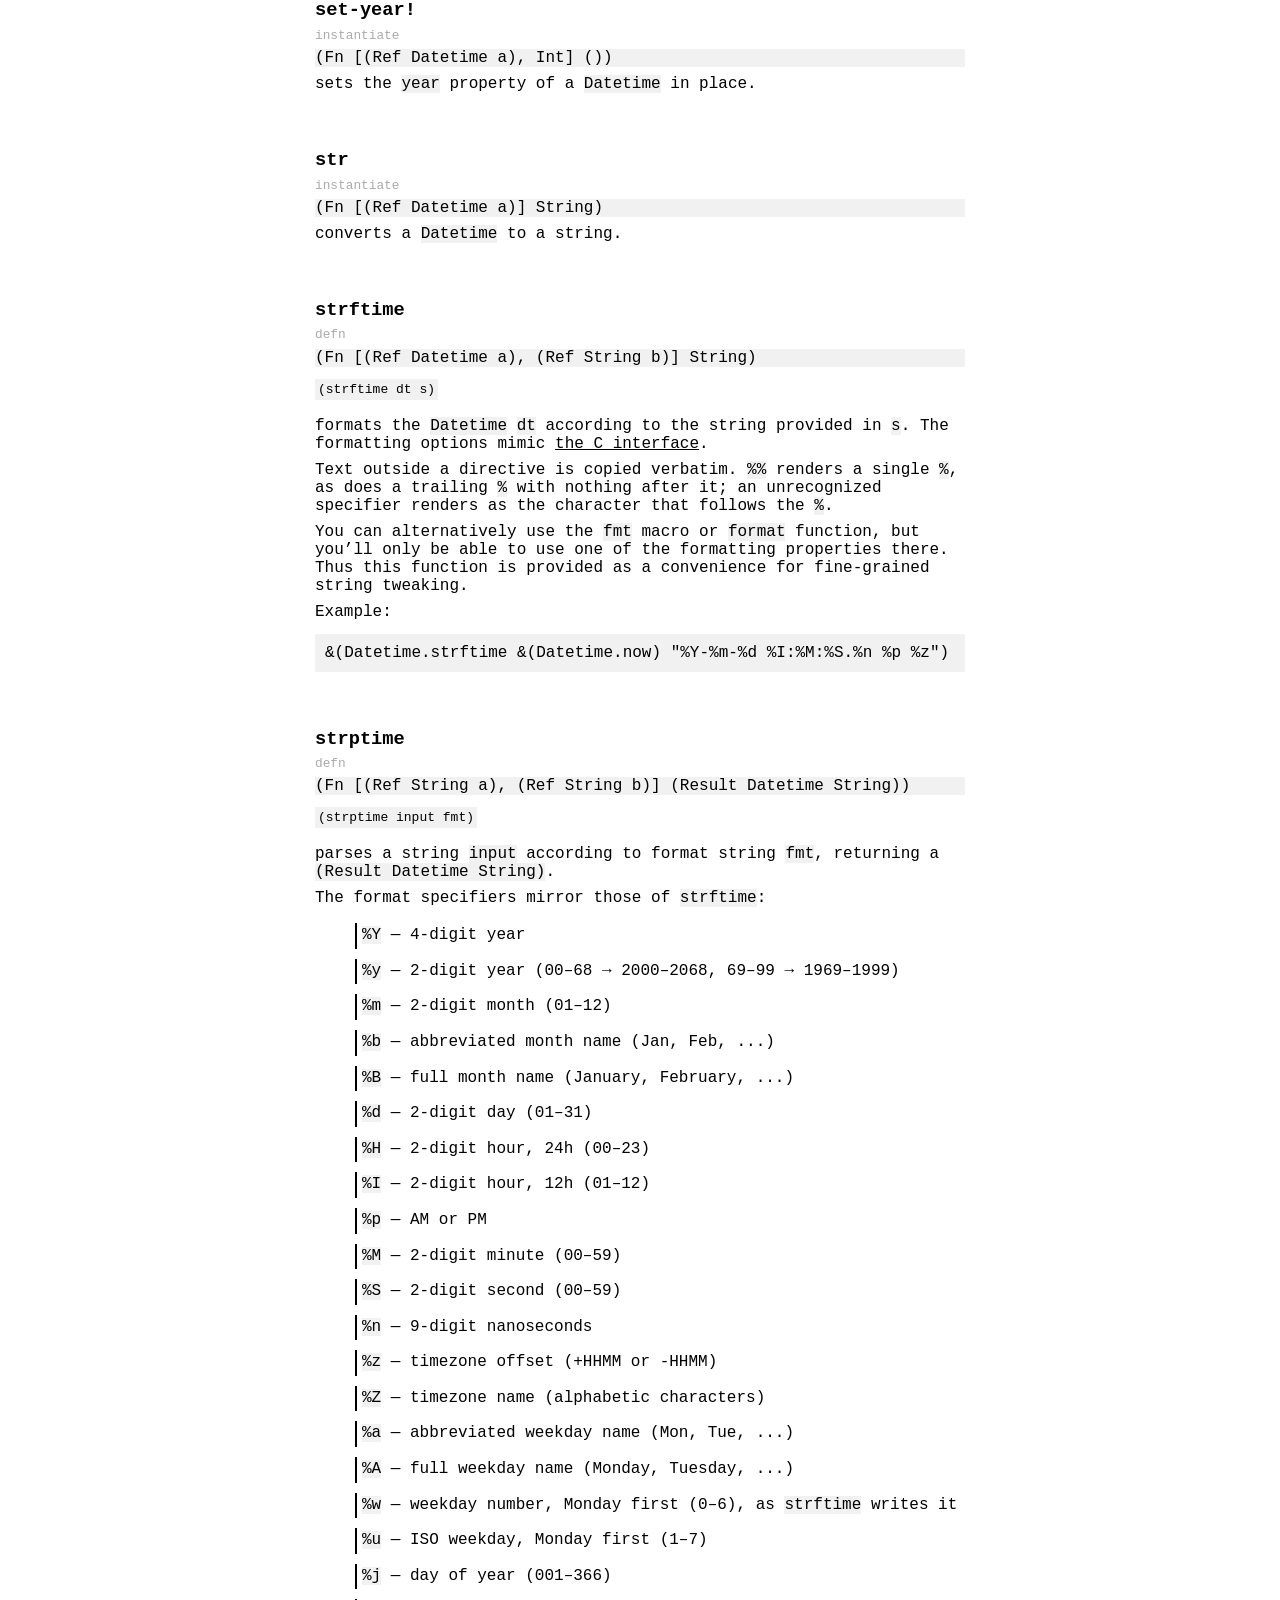
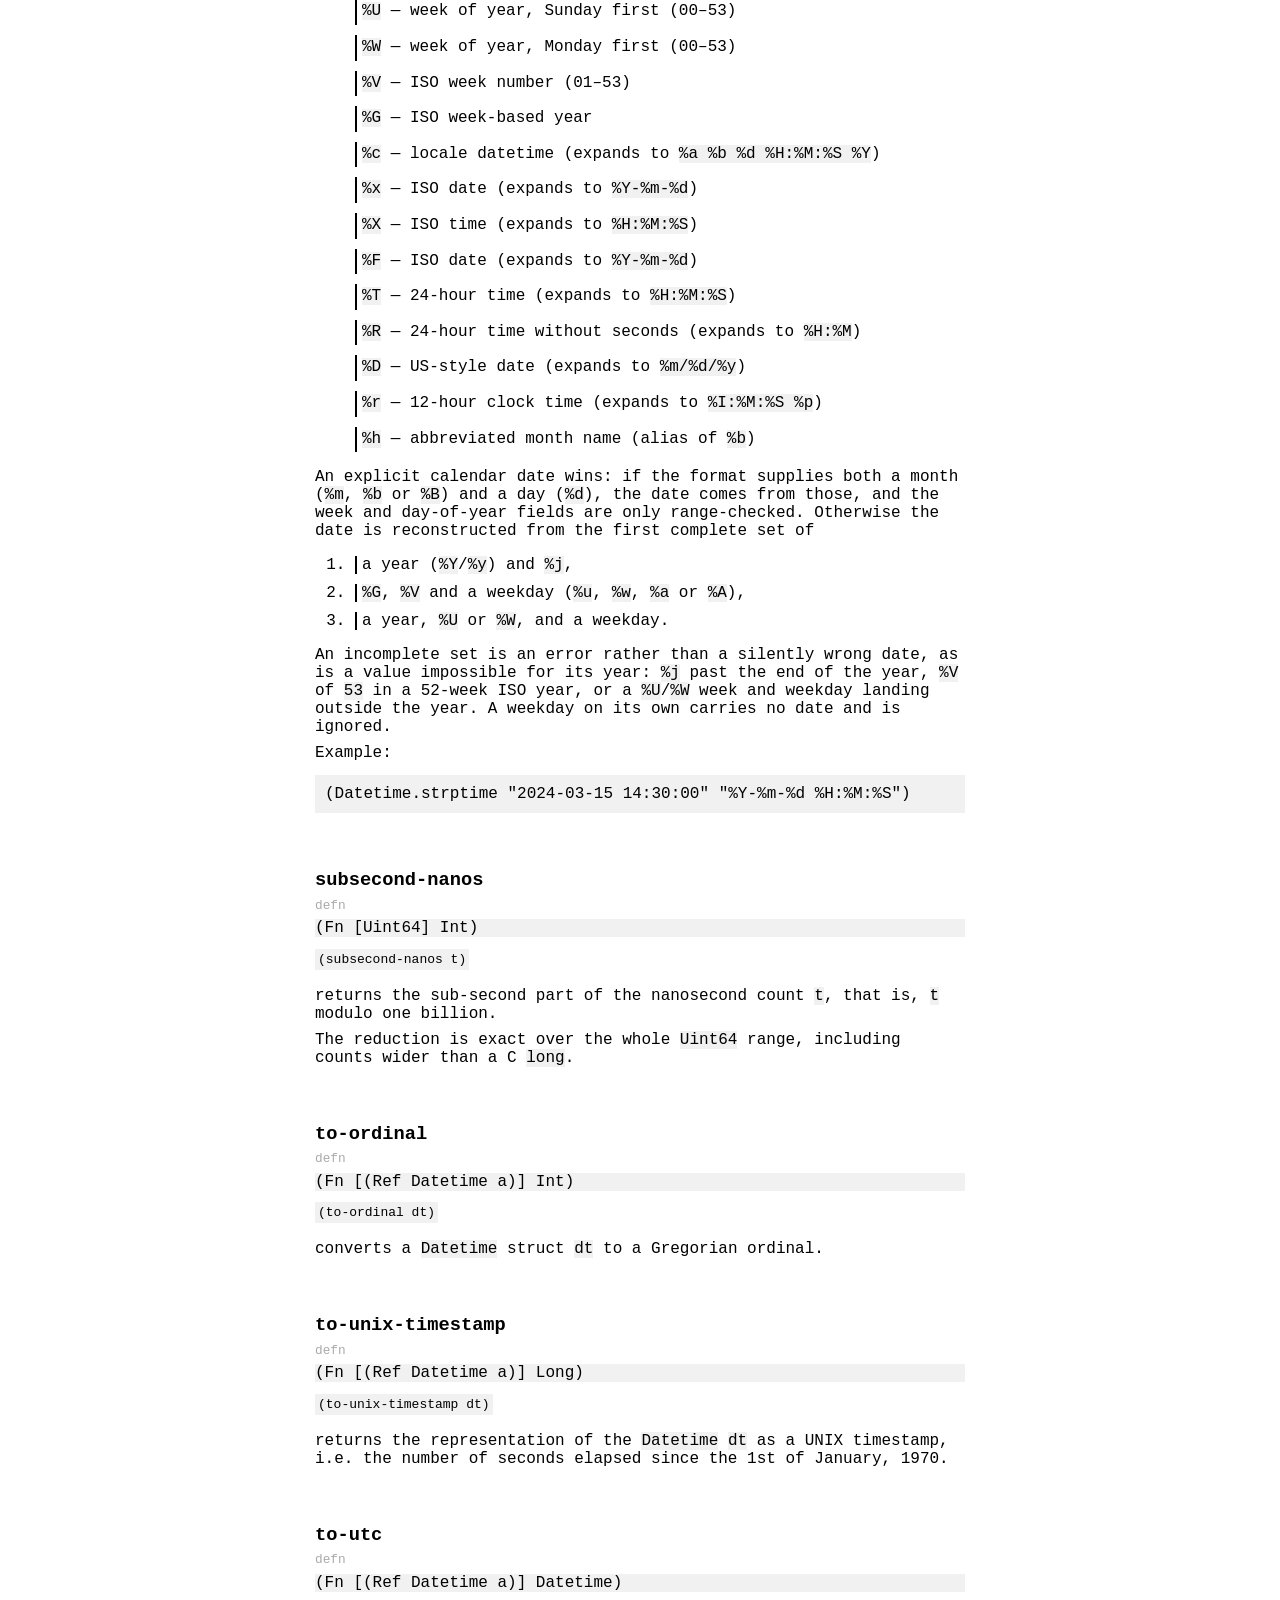
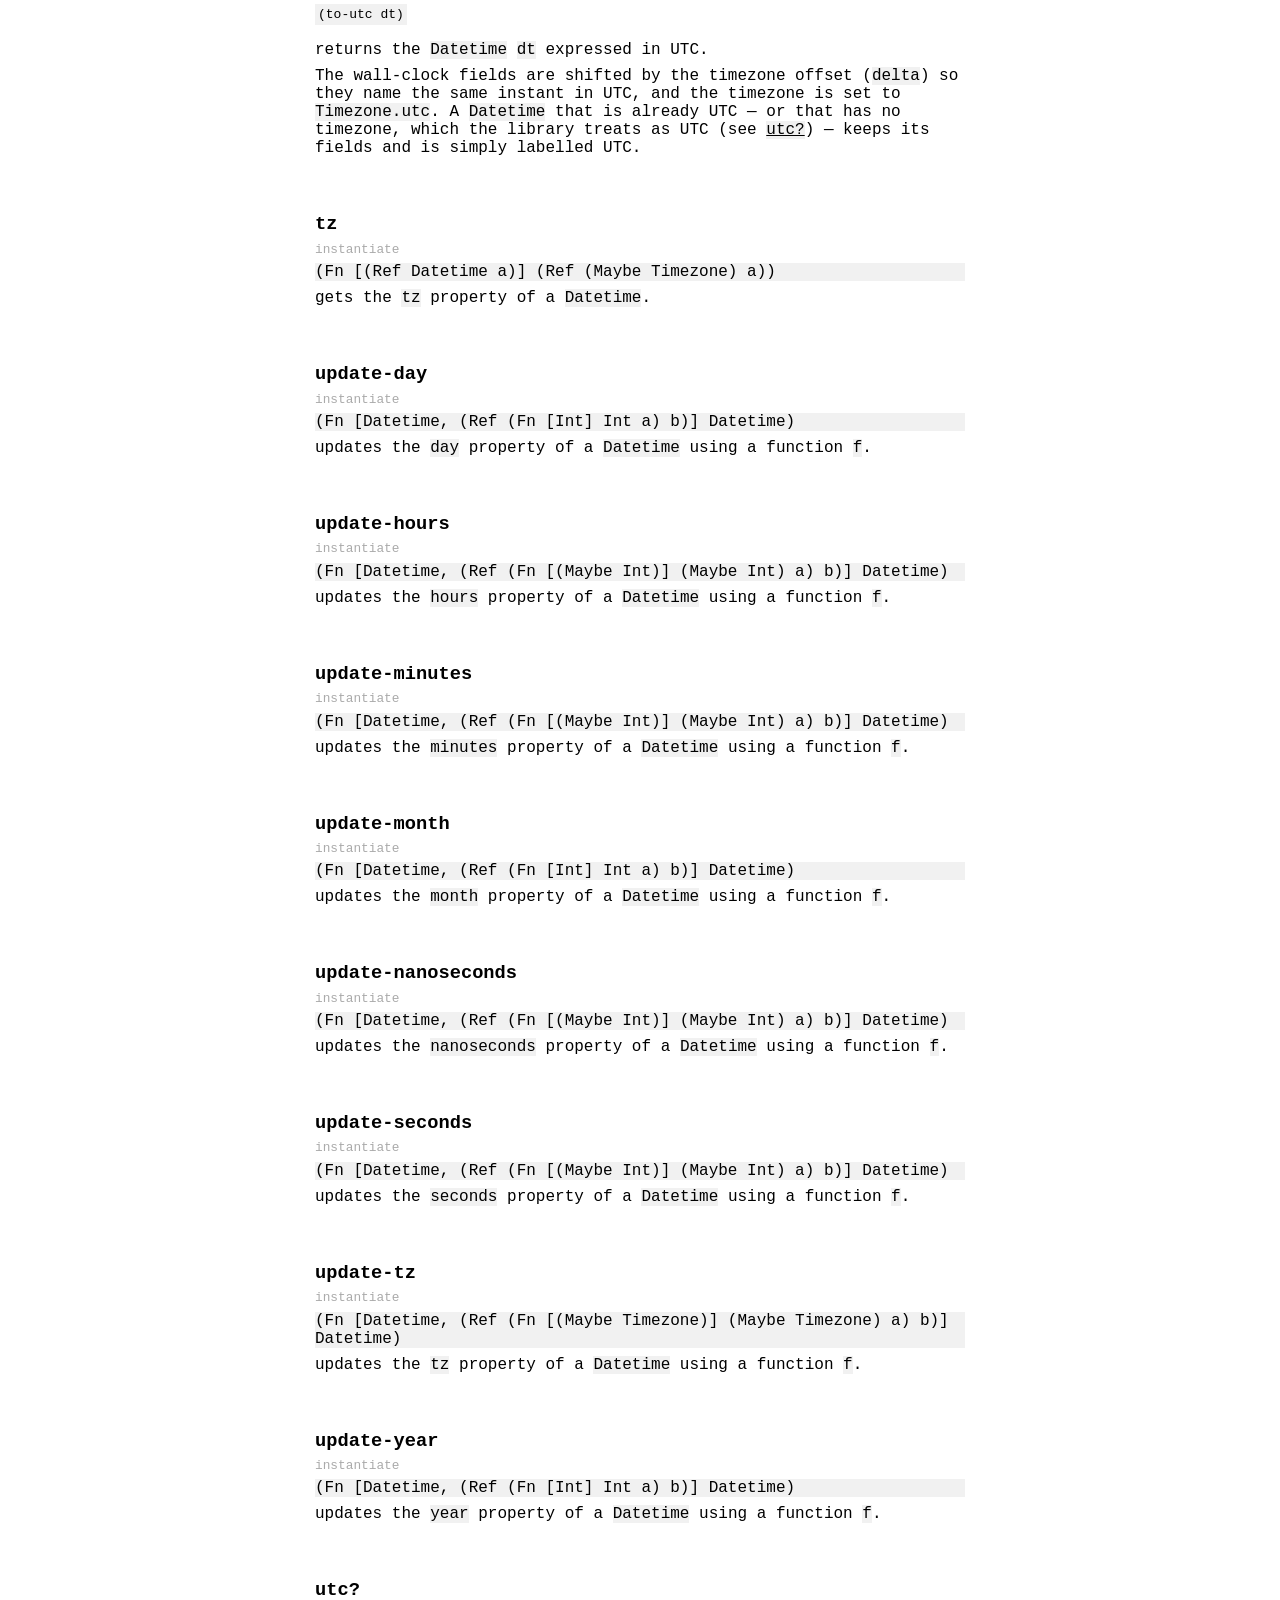
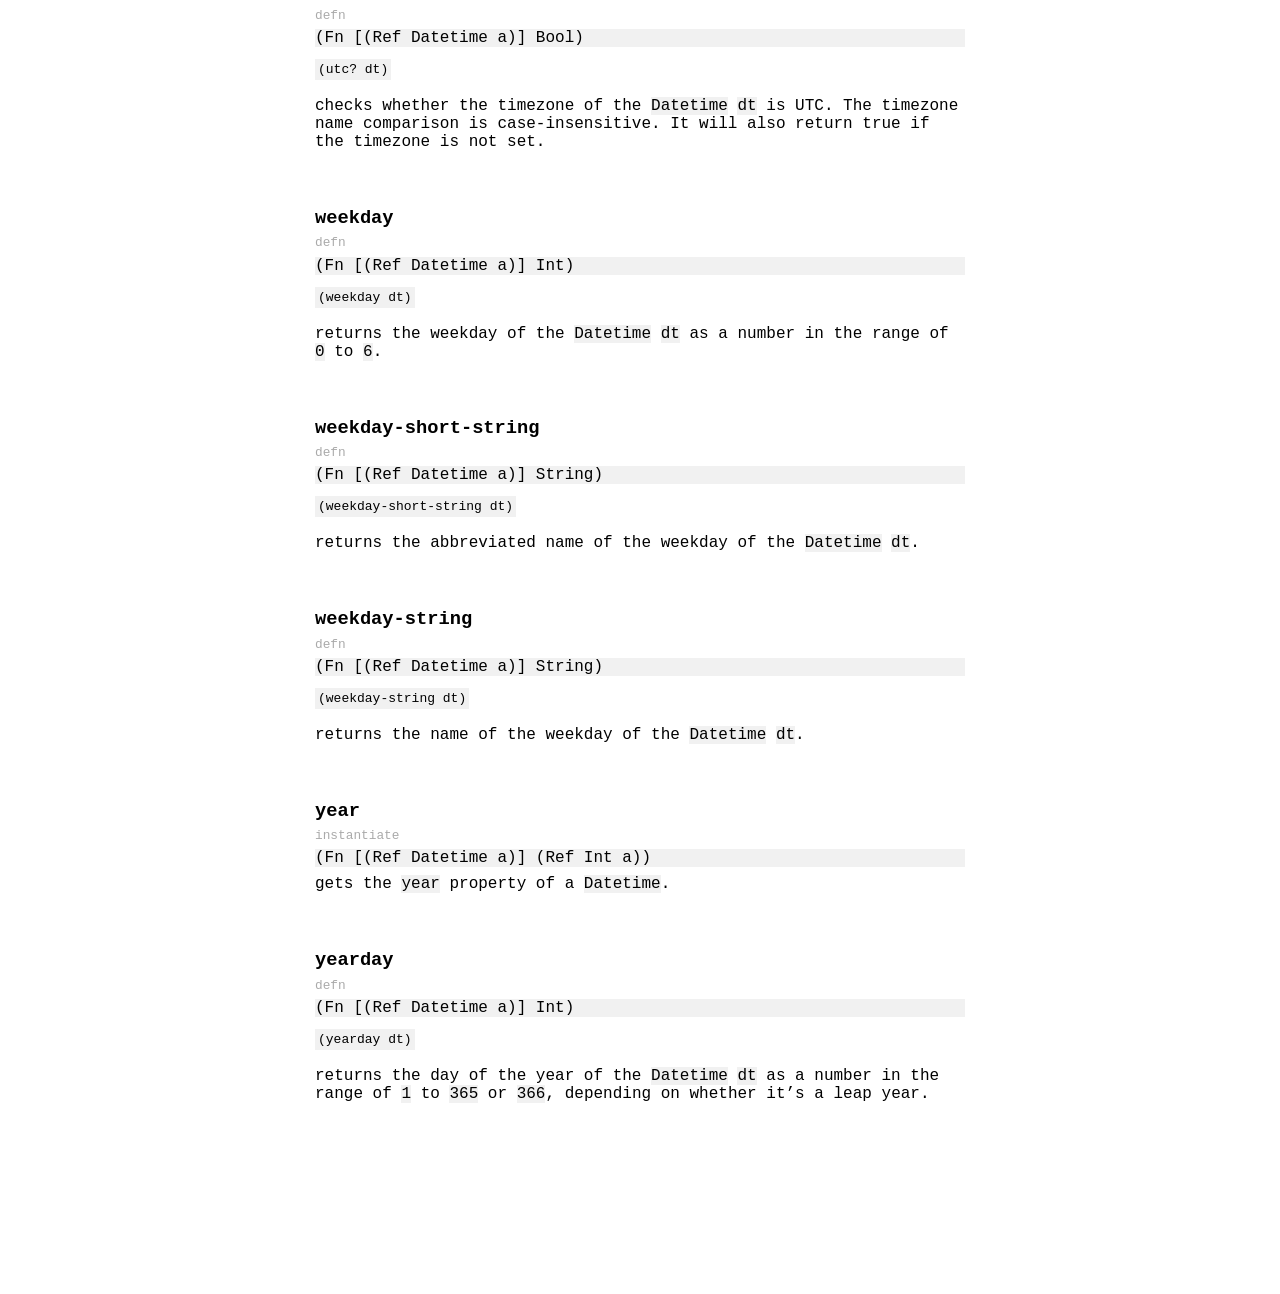
==== commit e86b5160: "0.6.0: Long UNIX timestamps and Duration, subsecond-nanos, saturating date shifts" ====
--- a/docs/Datetime.html
+++ b/docs/Datetime.html
@@ -45,13 +45,13 @@
 formatted using <code>strftime</code>, and parsed using <code>strptime</code>. Both mimic
 <a href="http://www.cplusplus.com/reference/ctime/strftime/">the C formatting API</a>.</p>
 <p>Formatting example:</p>
-<pre><code>(load &quot;git@github.com:carpentry-org/time@0.5.3&quot;)
+<pre><code>(load &quot;git@github.com:carpentry-org/time@0.6.0&quot;)
 
 (defn main []
   (println* &amp;(Datetime.strftime &amp;(Datetime.now) &quot;%Y-%m-%d %I:%M:%S.%n %p %z&quot;)))
 </code></pre>
 <p>Parsing example:</p>
-<pre><code>(load &quot;git@github.com:carpentry-org/time@0.5.3&quot;)
+<pre><code>(load &quot;git@github.com:carpentry-org/time@0.6.0&quot;)
 
 (defn main []
   (match (Datetime.strptime &quot;2024-03-15 14:30:00&quot; &quot;%Y-%m-%d %H:%M:%S&quot;)
